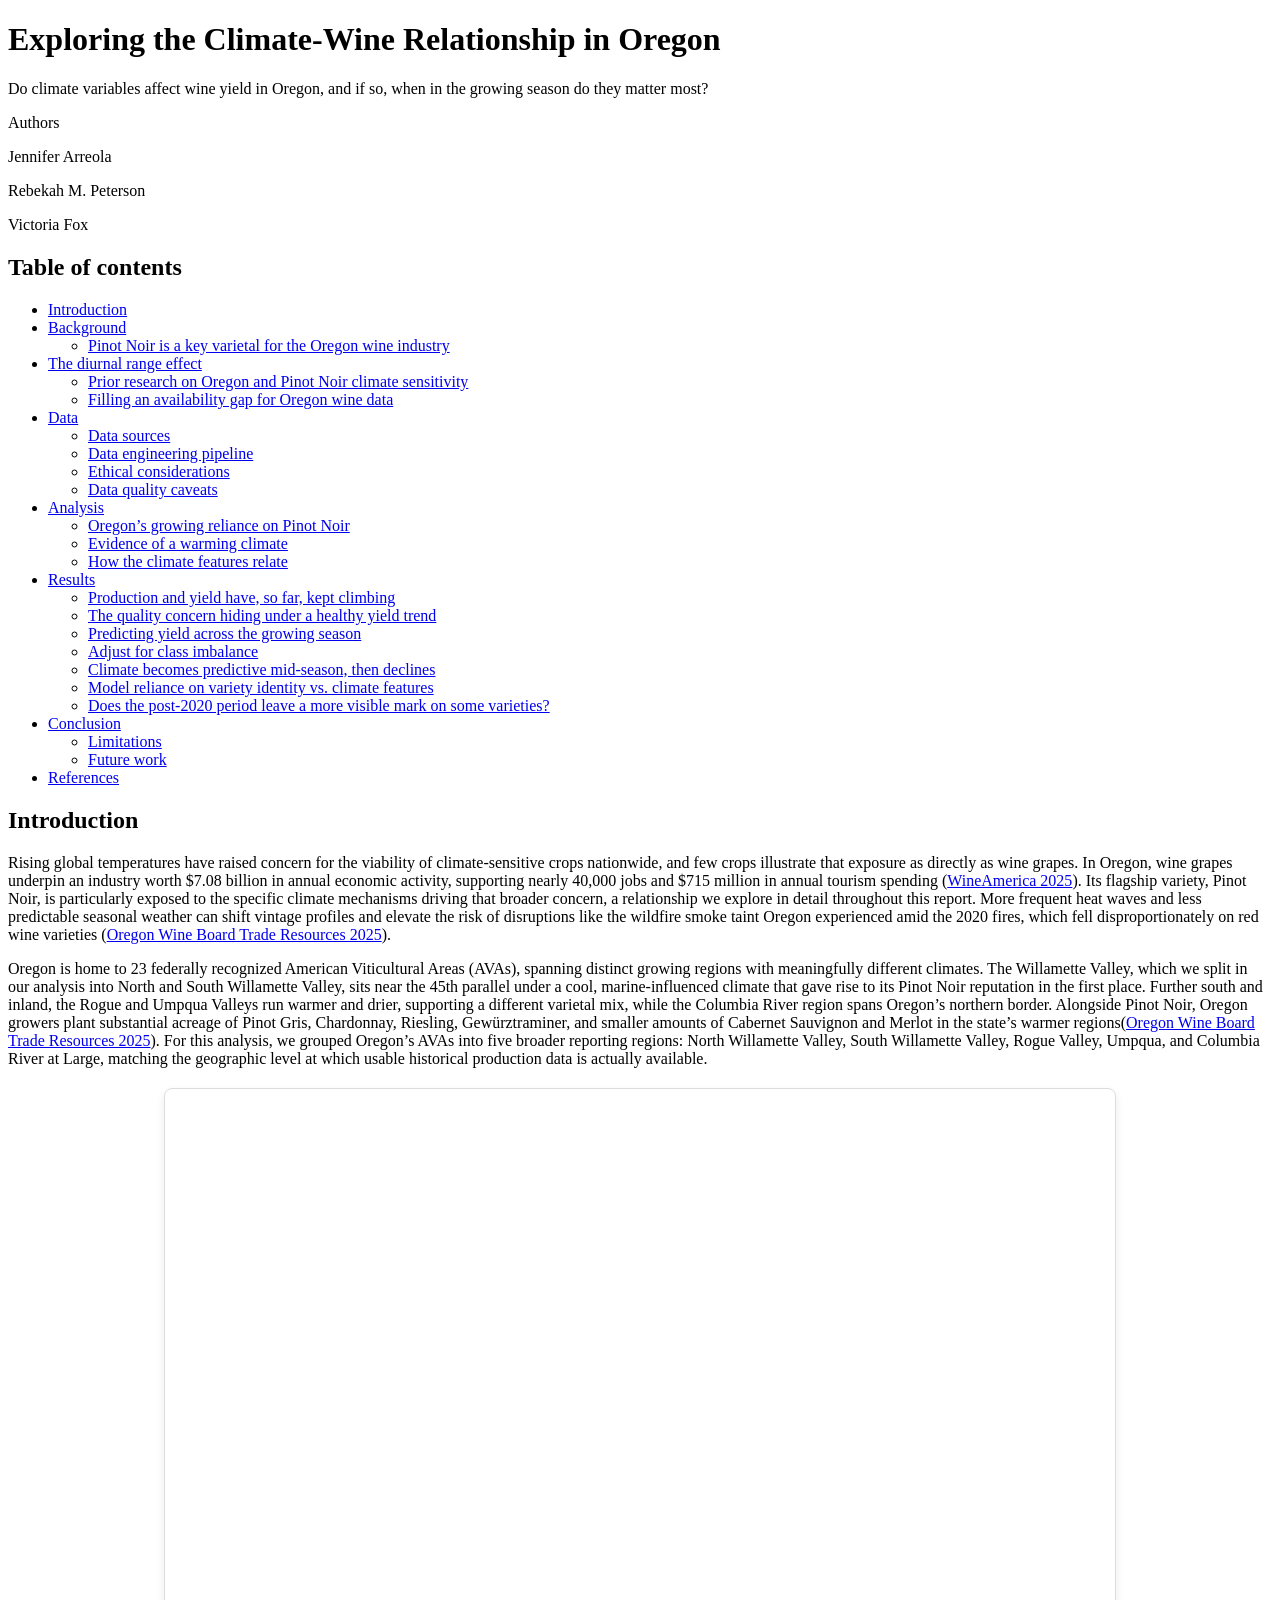
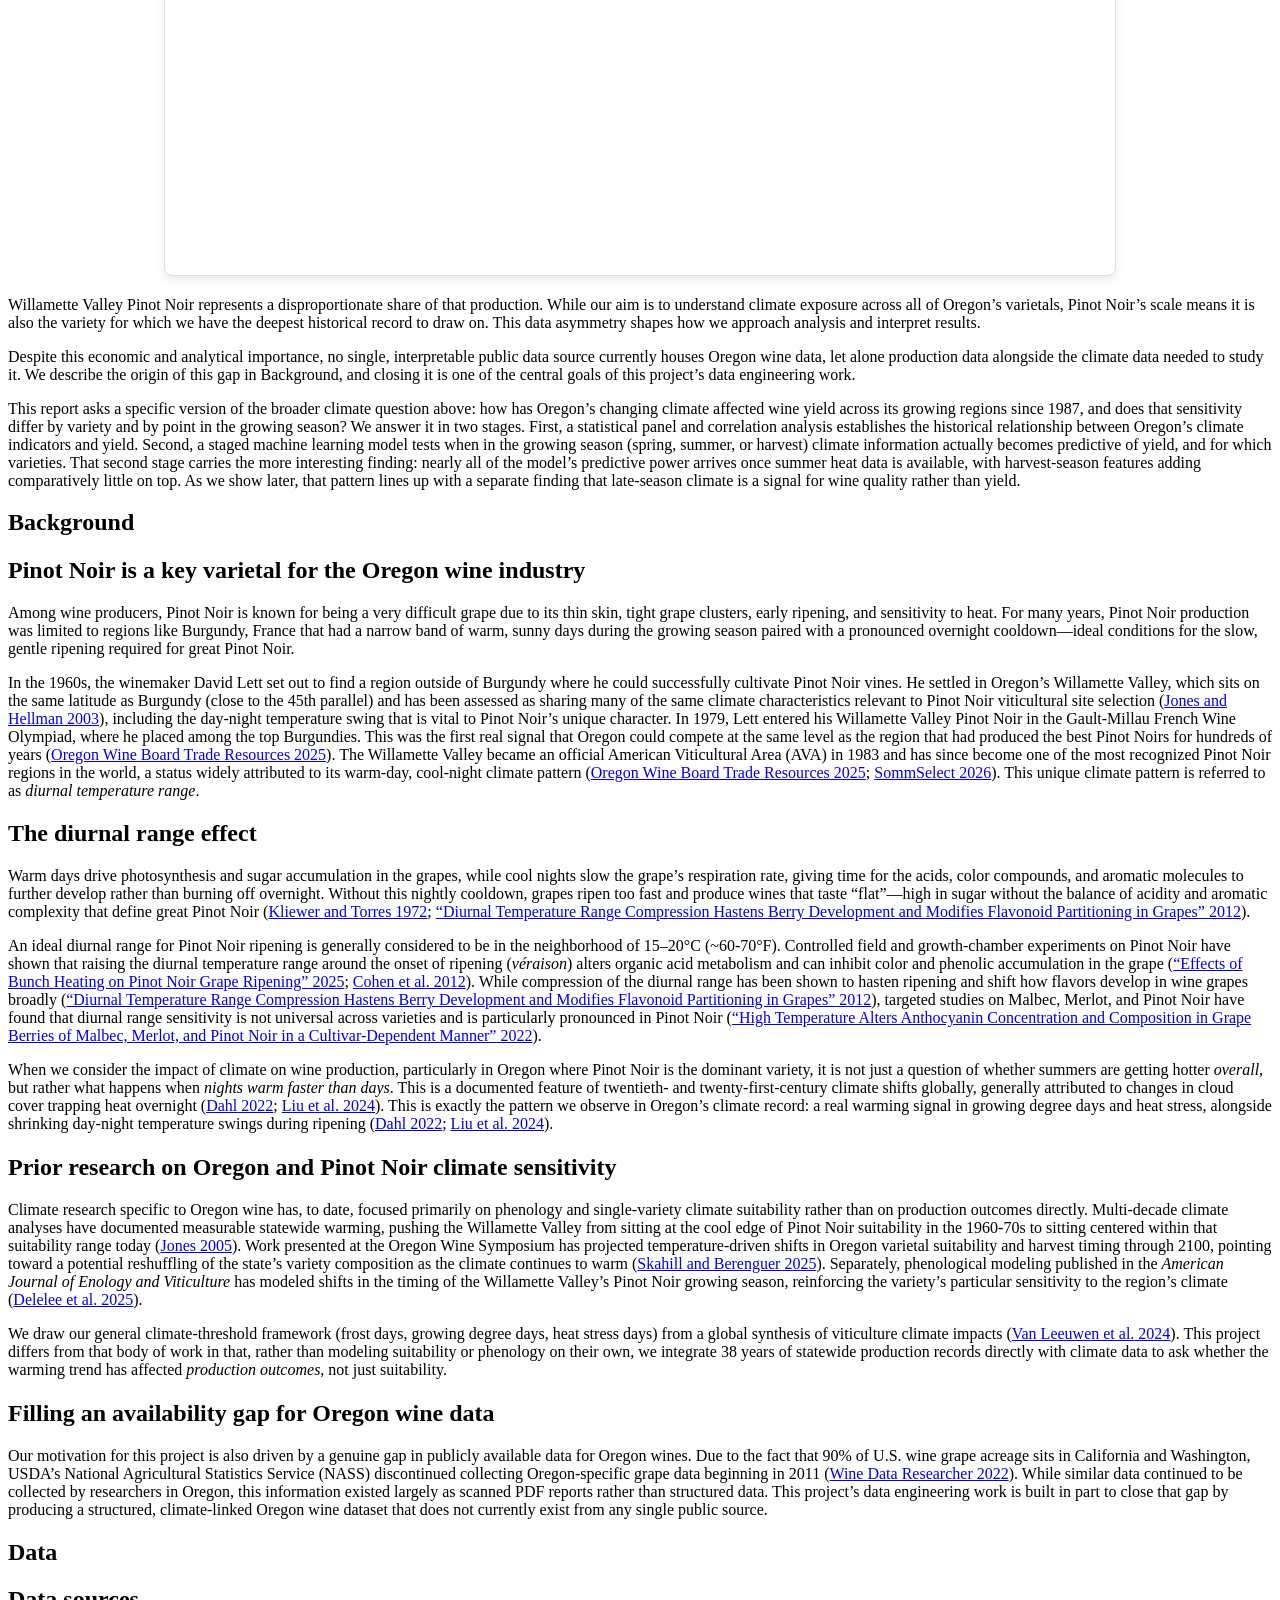
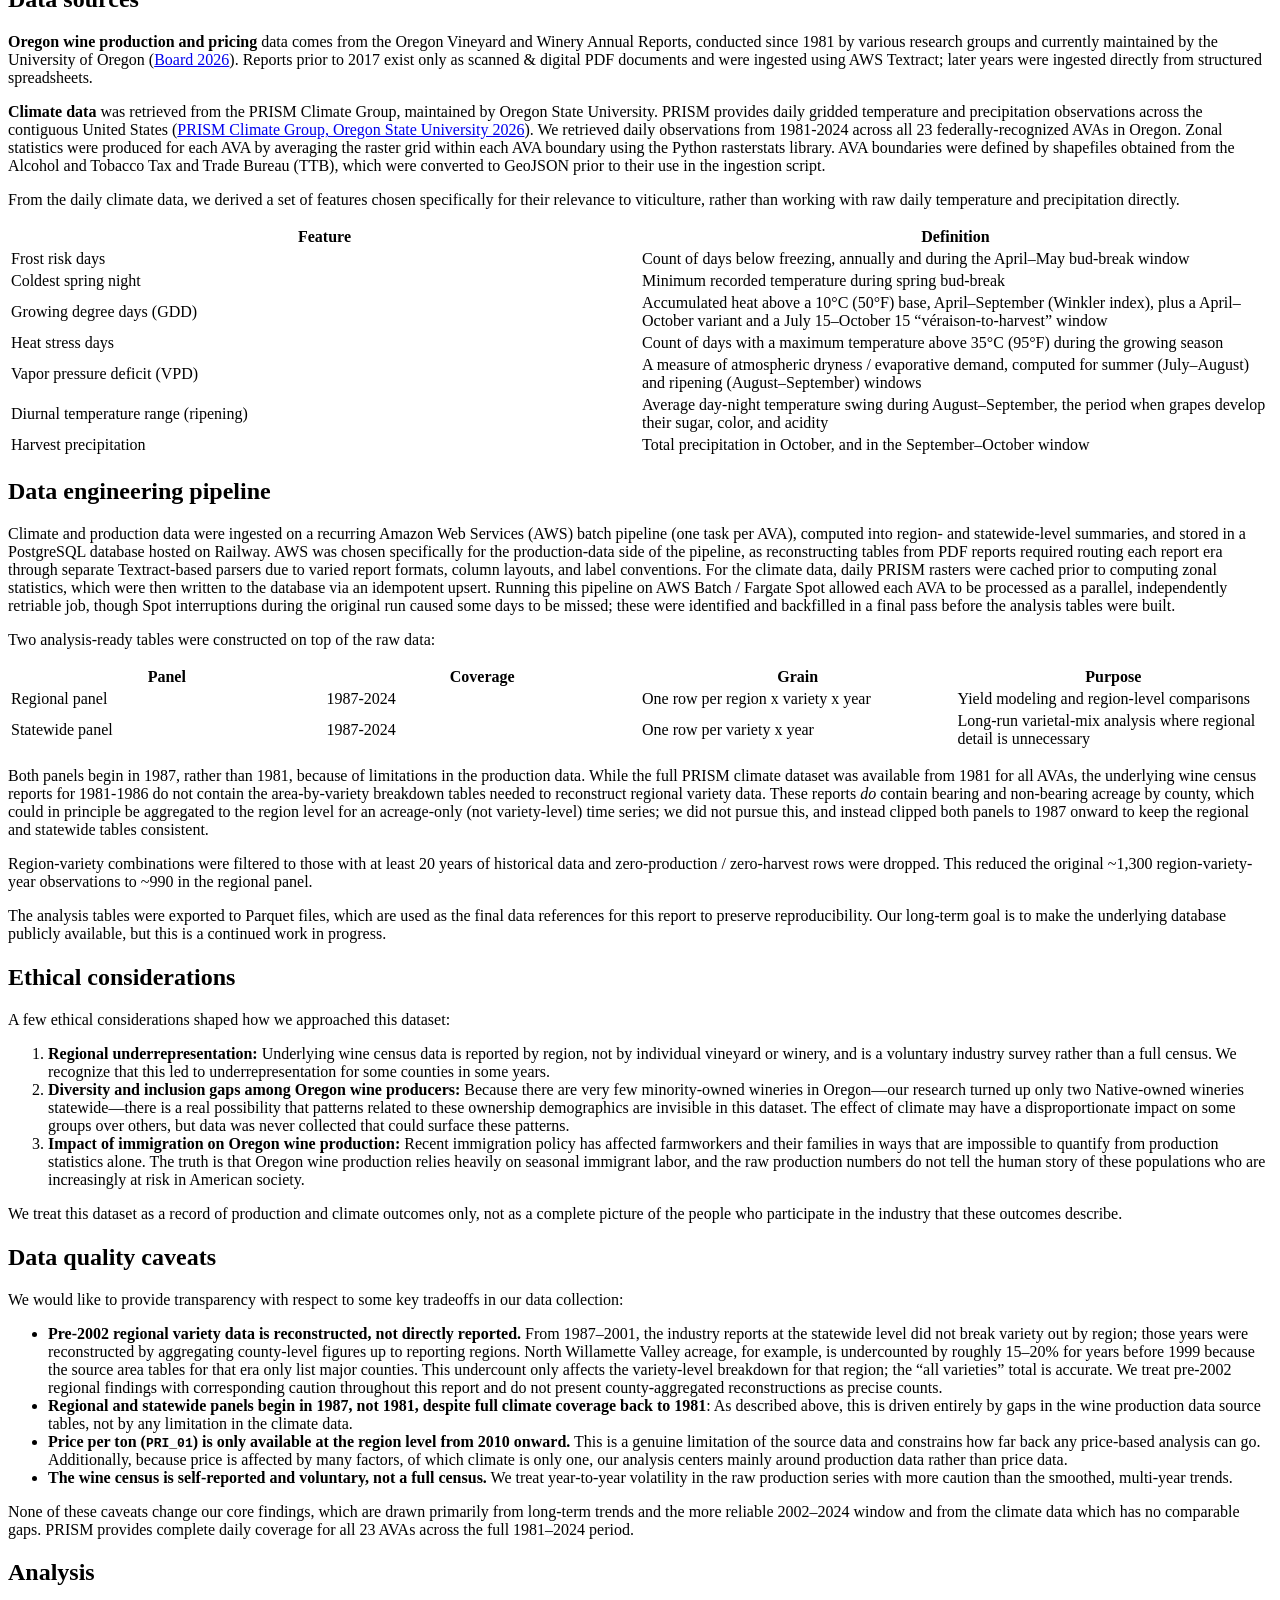
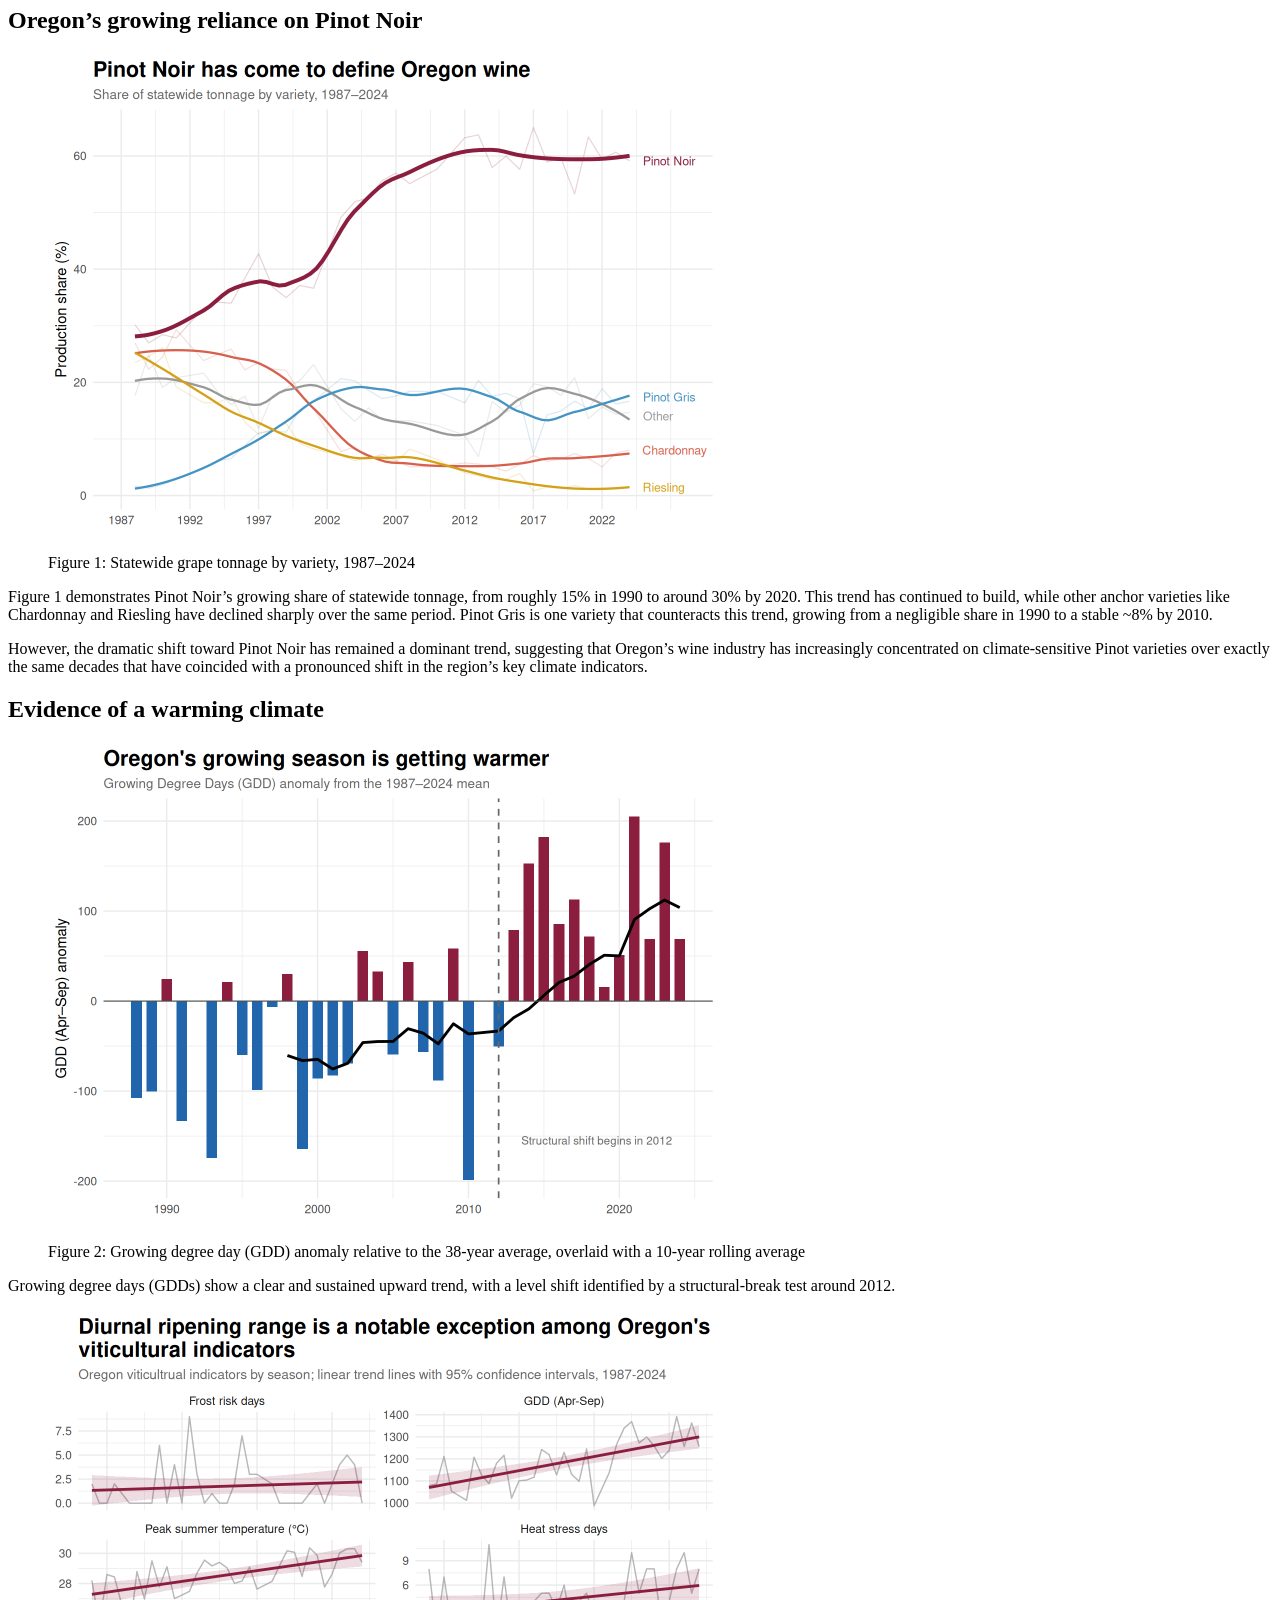
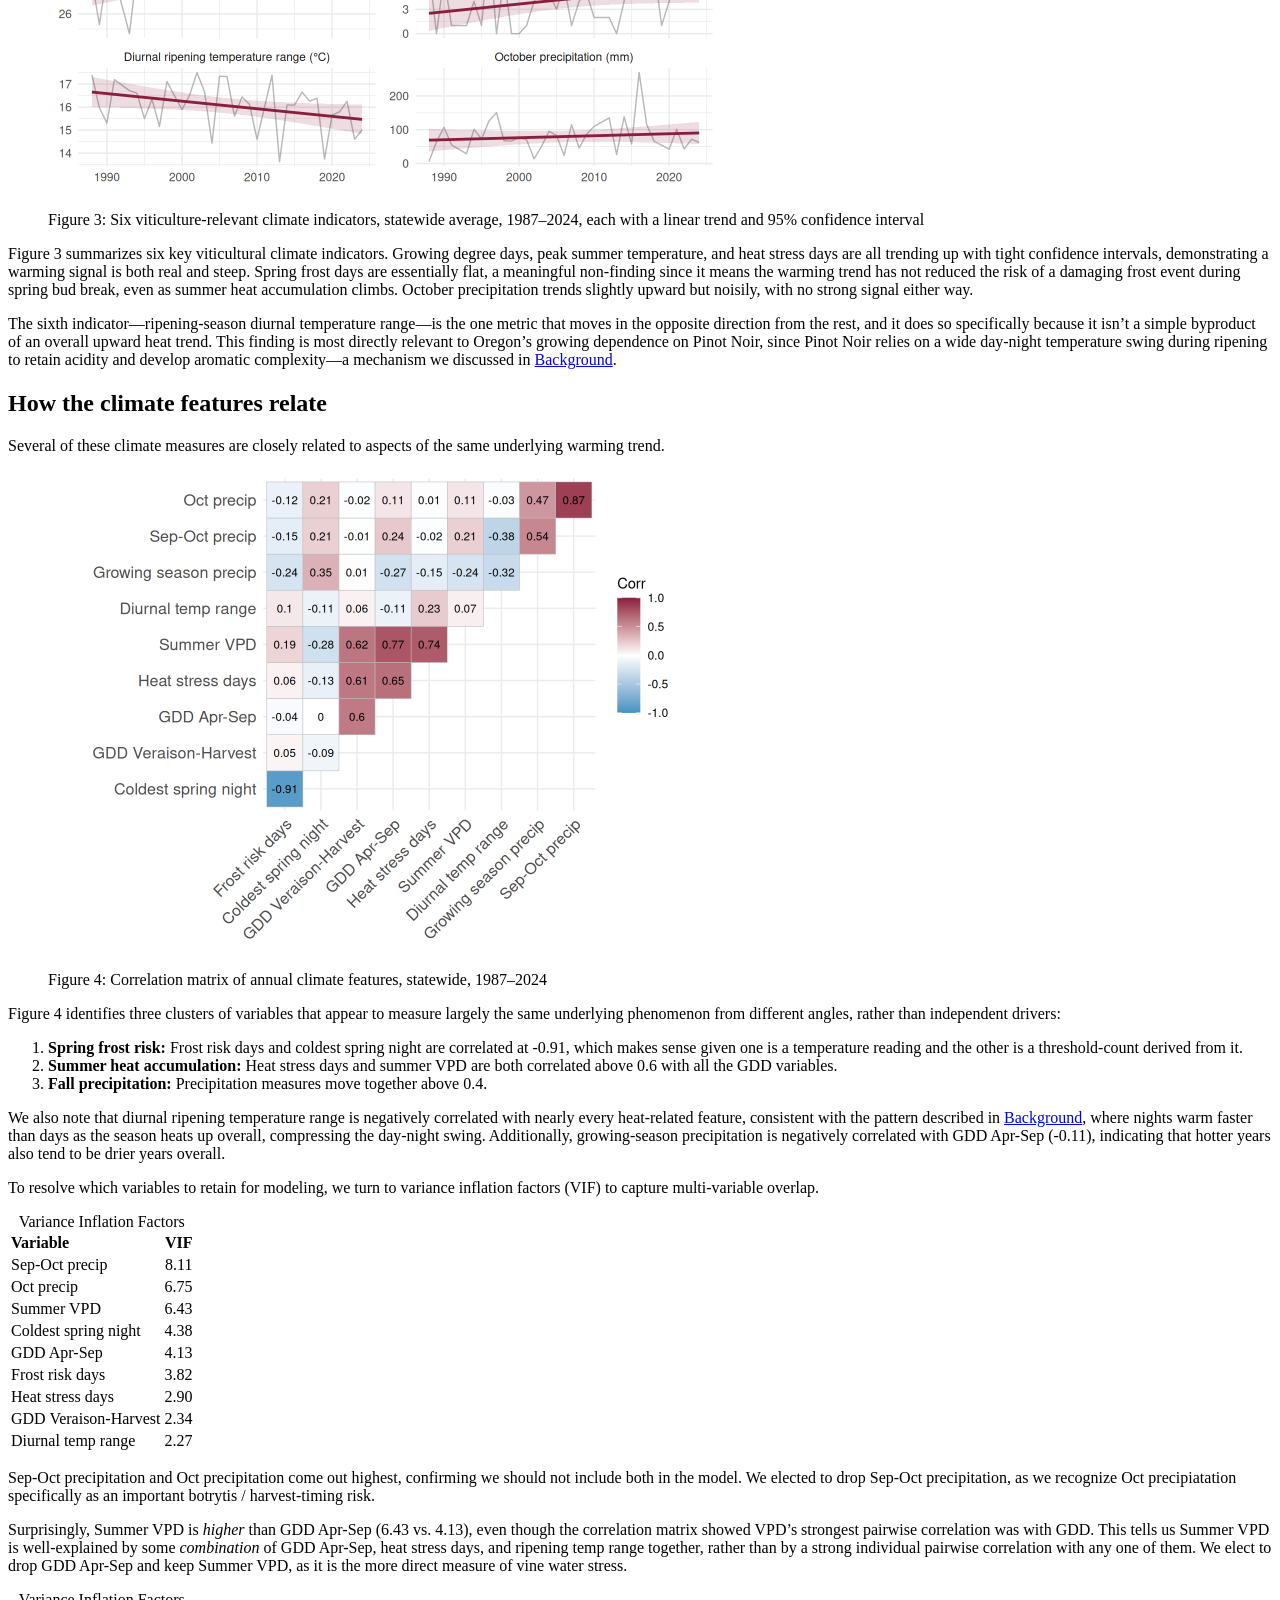
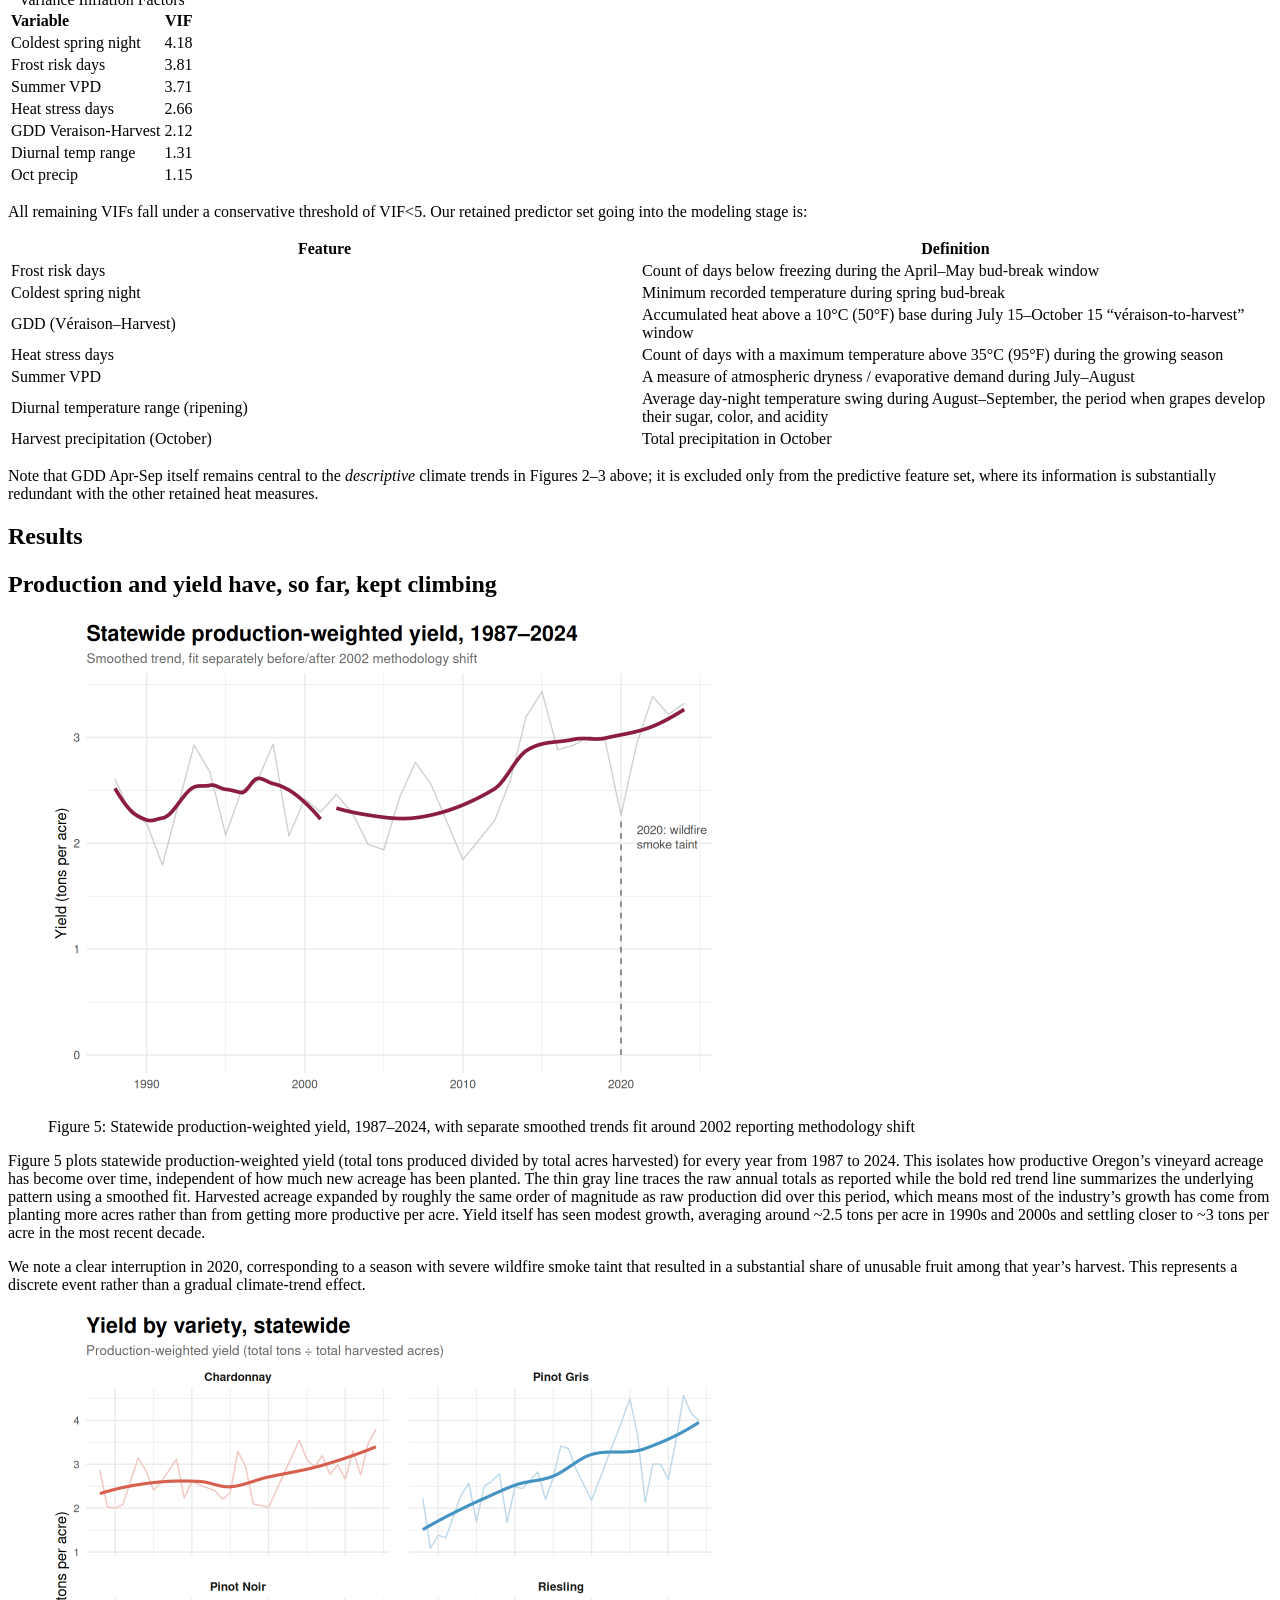
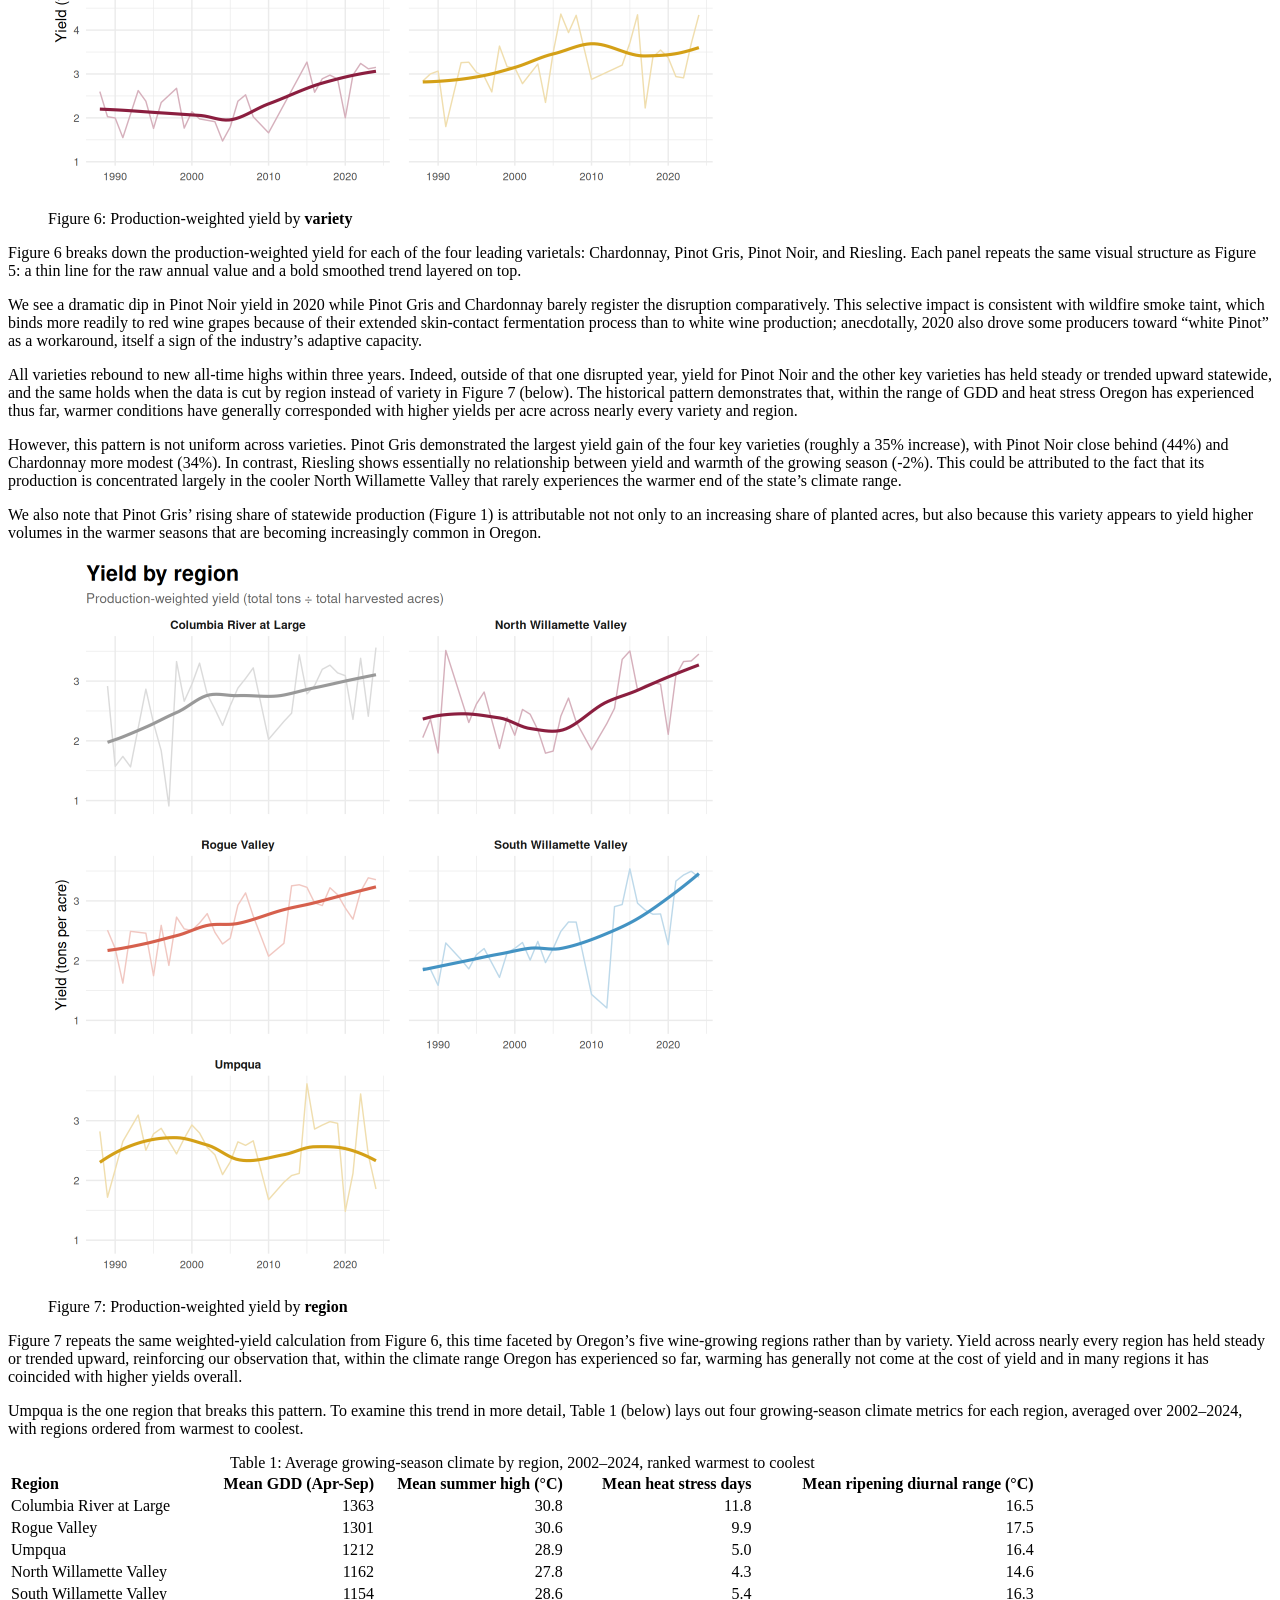
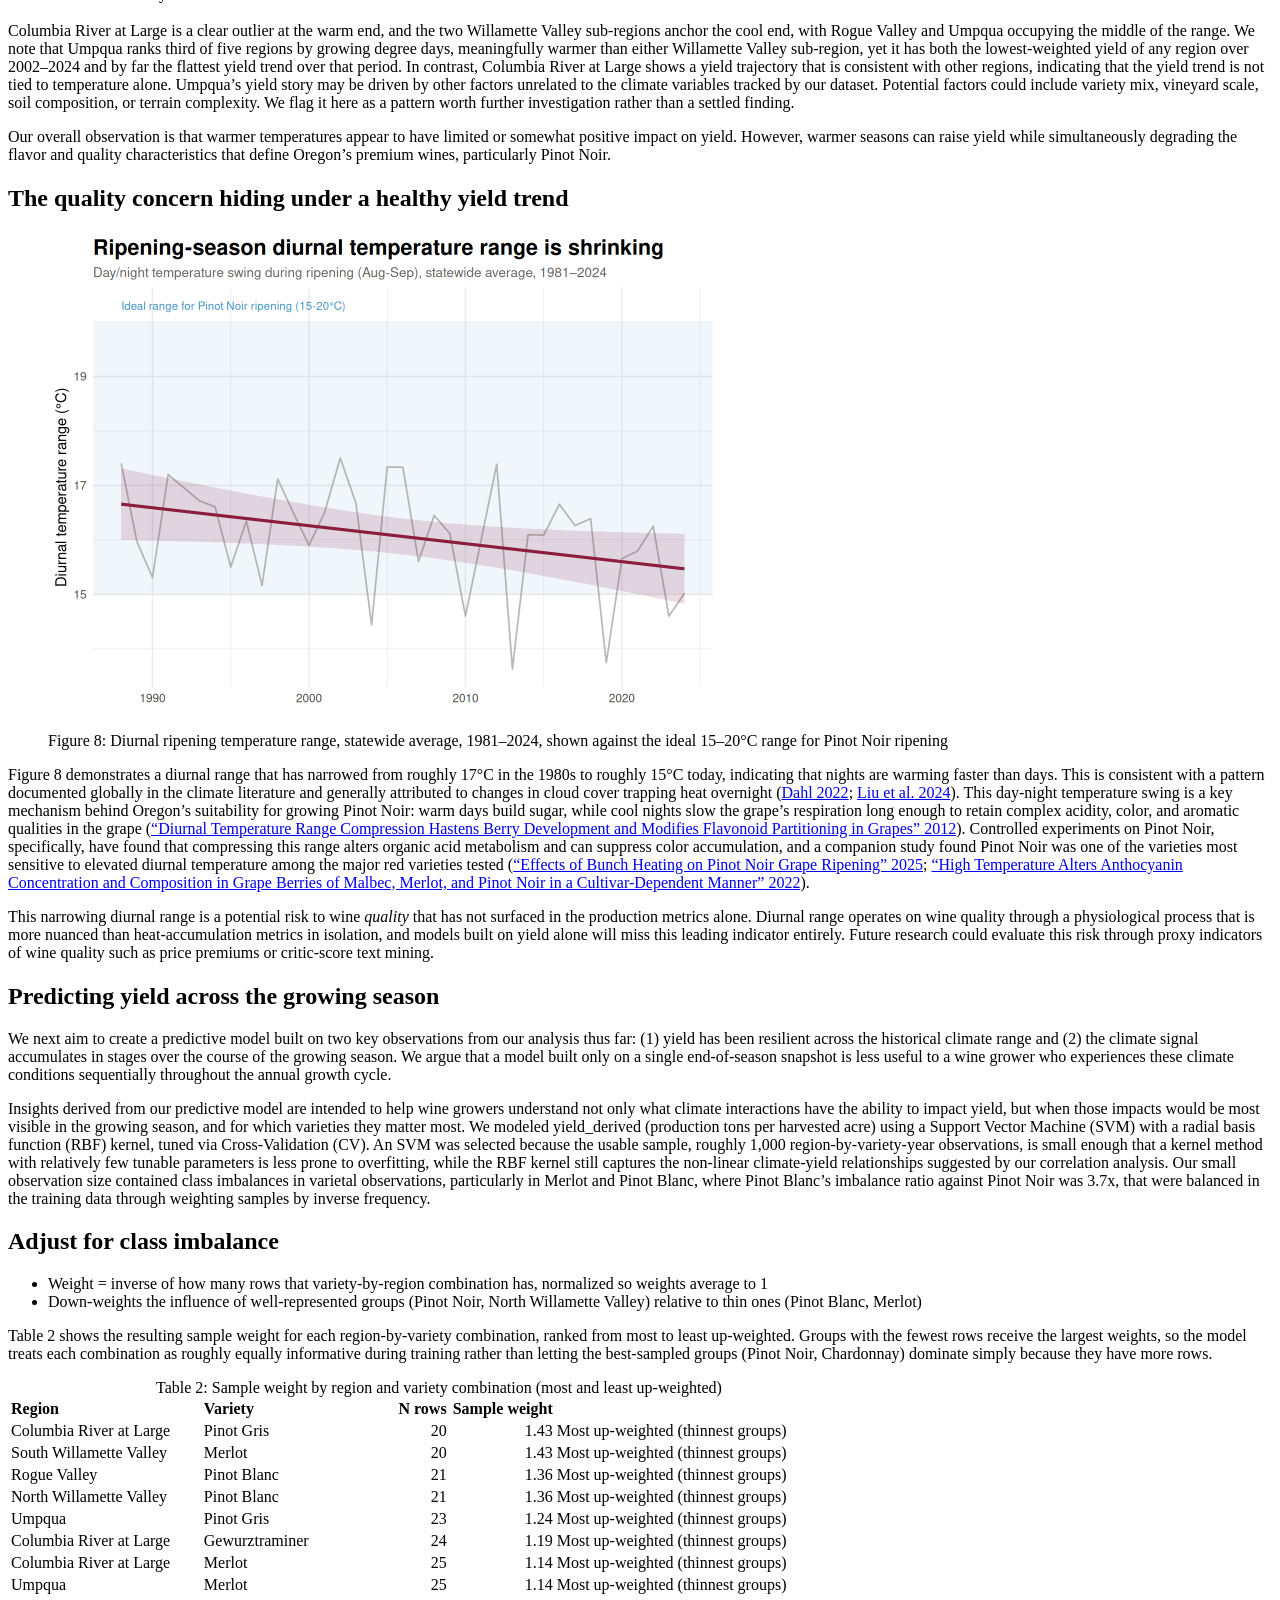
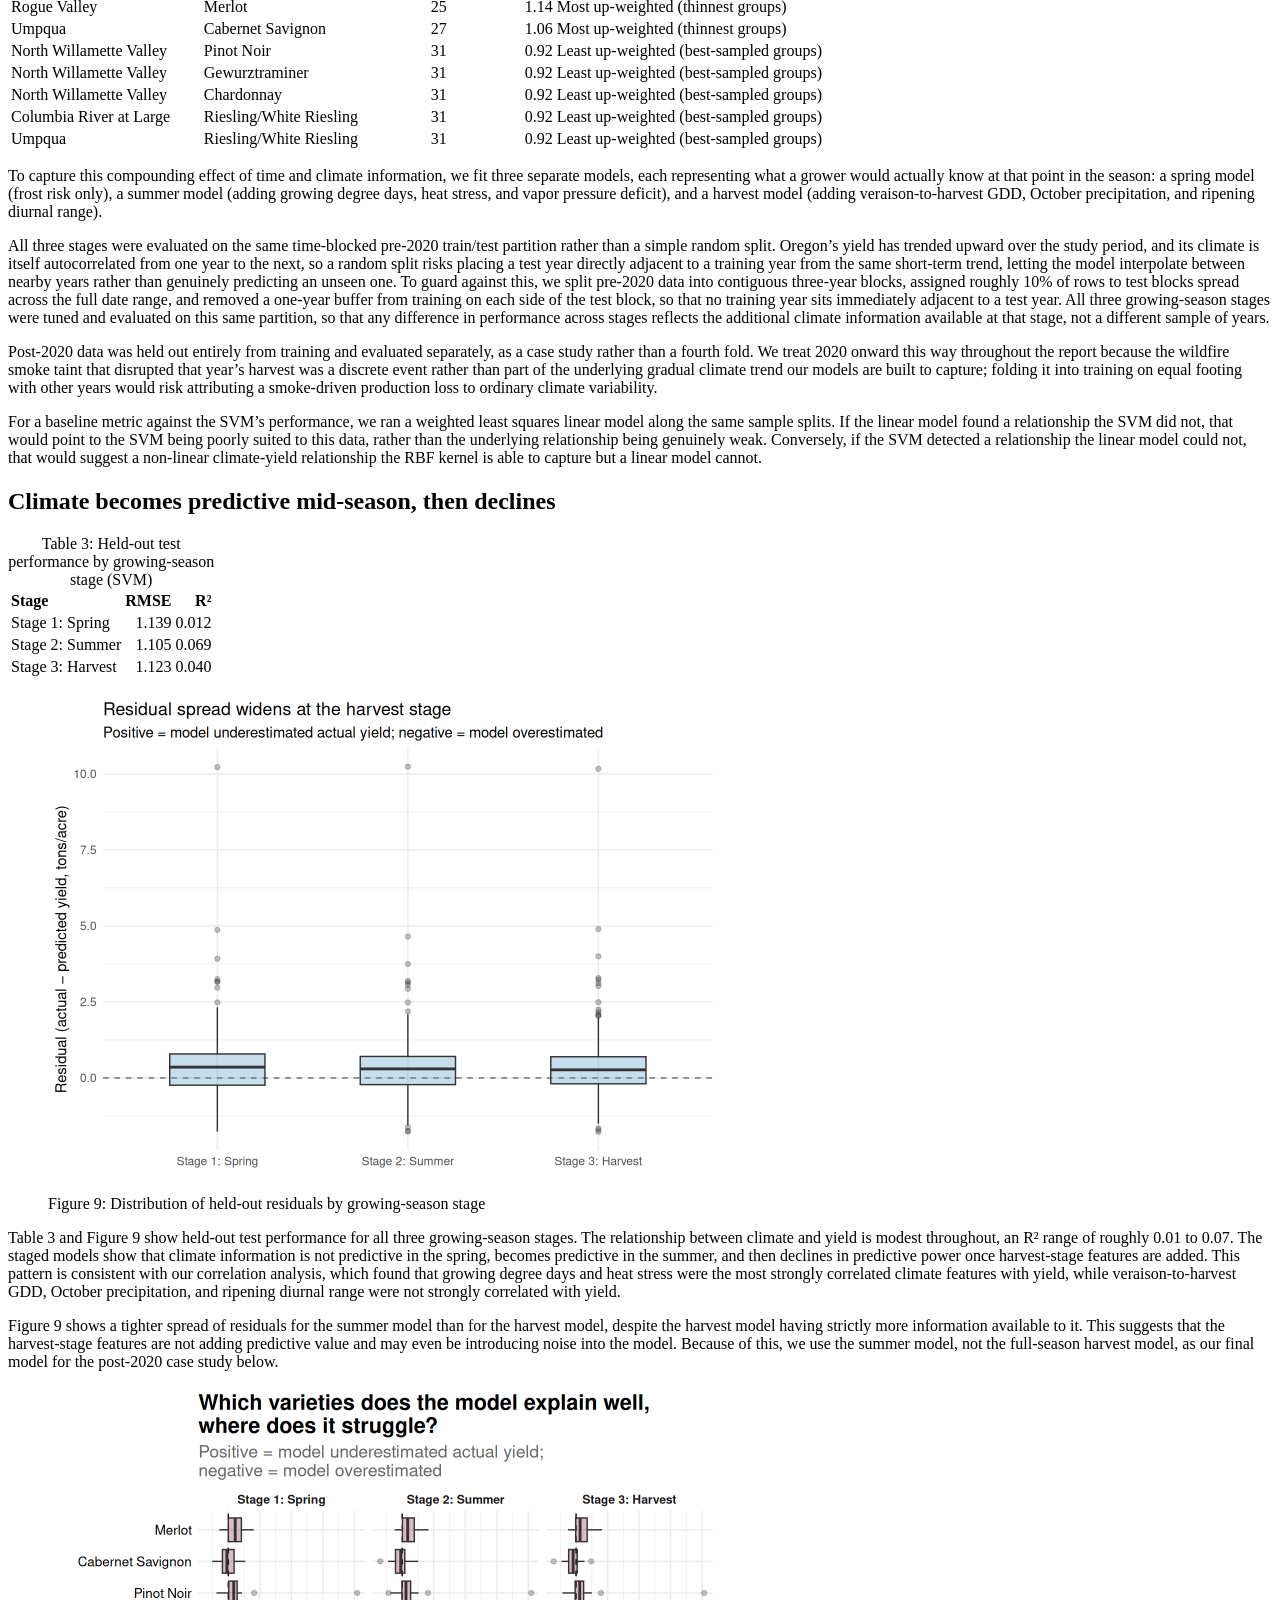
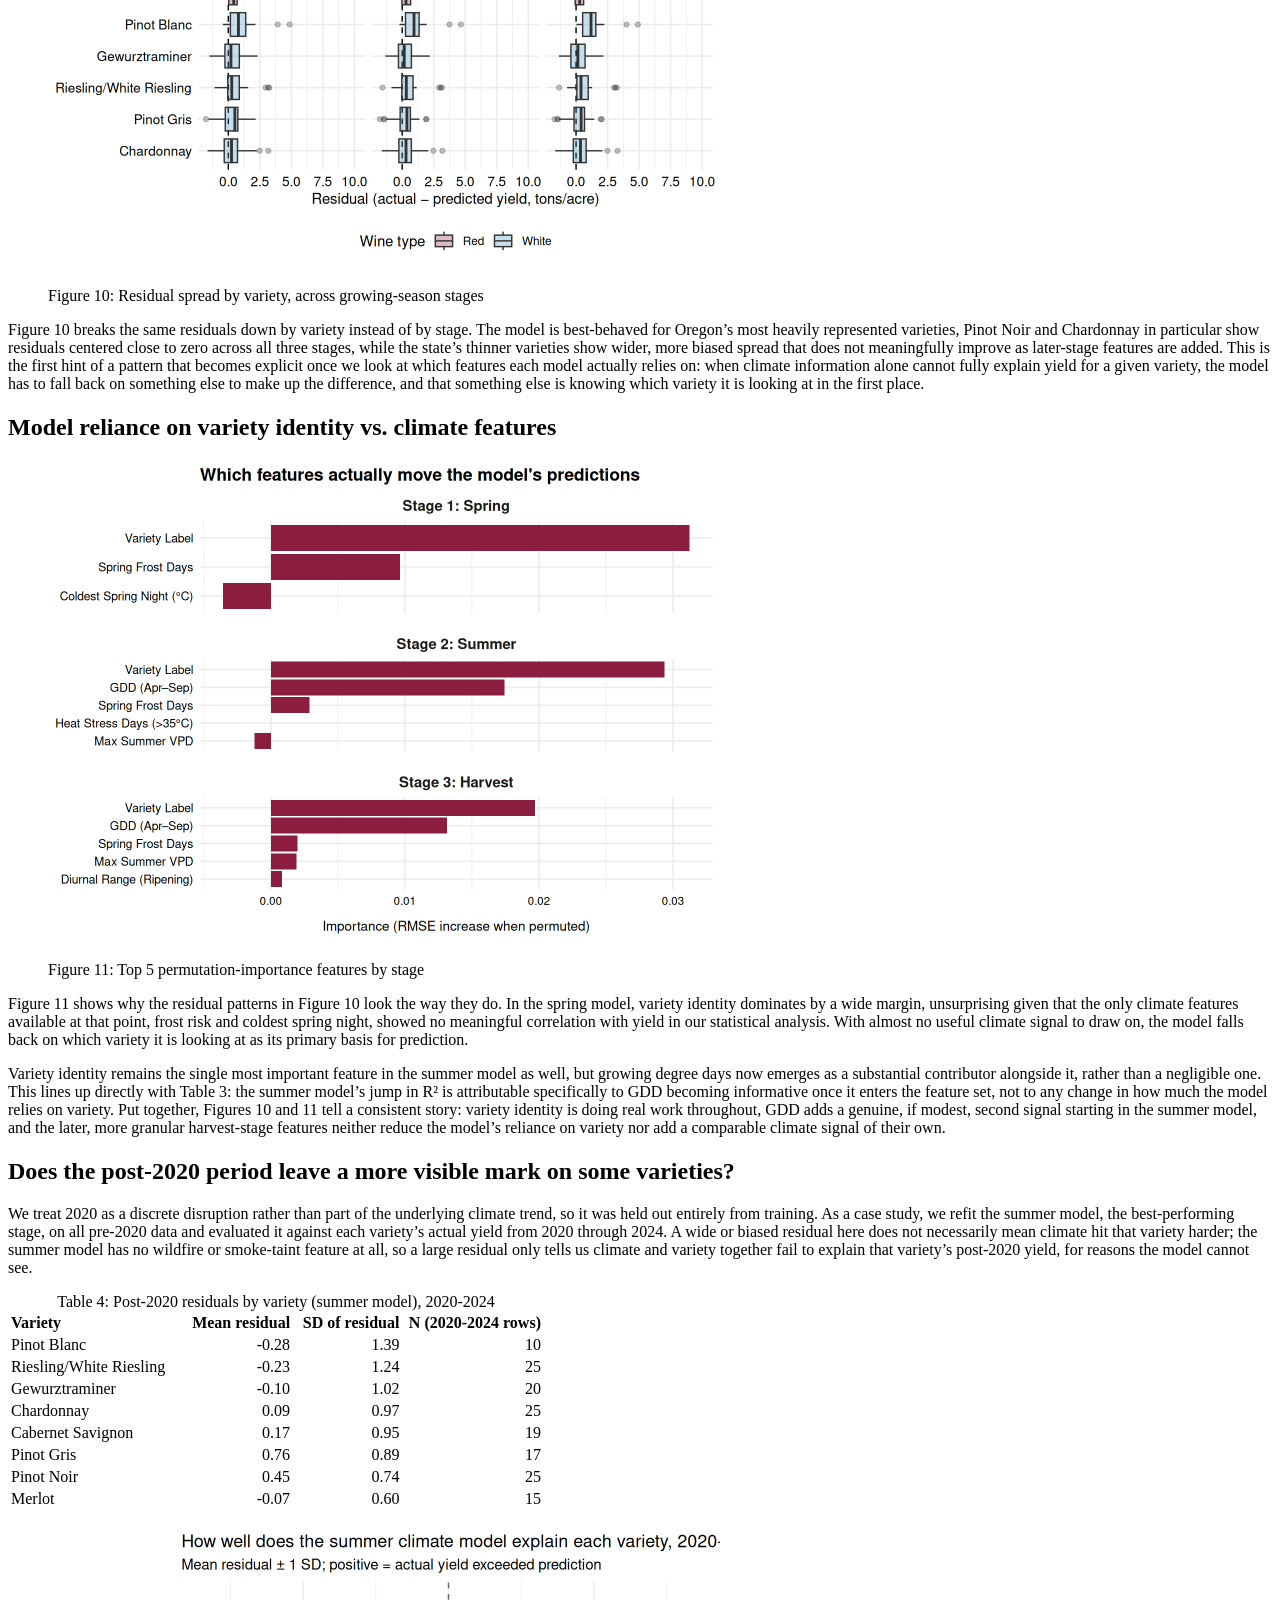
==== index.html @ 7aab1026 "deploy: 95a32cc07bb5f0d326dbed0d6d658869c0b504ea" ====
<!DOCTYPE html>
<html xmlns="http://www.w3.org/1999/xhtml" lang="en" xml:lang="en"><head>

<meta charset="utf-8">
<meta name="generator" content="quarto-1.10.18">

<meta name="viewport" content="width=device-width, initial-scale=1.0, user-scalable=yes">


<title>Exploring the Climate-Wine Relationship in Oregon</title>
<style>
/* Default styles provided by pandoc.
** See https://pandoc.org/MANUAL.html#variables-for-html for config info.
*/
span.smallcaps{font-variant: small-caps;}
div.columns{display: flex; gap: 1.5em;}
div.column{flex: auto;}
@media screen {
div.columns{gap: min(4vw, 1.5em);}
div.column{overflow-x: auto;}
}
div.hanging-indent{margin-left: 1.5em; text-indent: -1.5em;}
ul.task-list{list-style: none;}
ul.task-list li input[type="checkbox"] {
  width: 0.8em;
  margin: 0 0.8em 0.2em -1em; /* quarto-specific, see https://github.com/quarto-dev/quarto-cli/issues/4556 */ 
  vertical-align: middle;
}
/* CSS for citations */
div.csl-bib-body { }
div.csl-entry {
  clear: both;
}
.hanging-indent div.csl-entry {
  margin-left:2em;
  text-indent:-2em;
}
div.csl-left-margin {
  min-width:2em;
  float:left;
}
div.csl-right-inline {
  margin-left:2em;
  padding-left:1em;
}
div.csl-indent {
  margin-left: 2em;
}</style>


<script src="site_libs/clipboard/clipboard.min.js"></script>
<script src="site_libs/quarto-html/quarto.js" type="module"></script>
<script src="site_libs/quarto-html/tabsets/tabsets.js" type="module"></script>
<script src="site_libs/quarto-html/popper.min.js"></script>
<script src="site_libs/quarto-html/tippy.umd.min.js"></script>
<script src="site_libs/quarto-html/anchor.min.js"></script>
<link href="site_libs/quarto-html/tippy.css" rel="stylesheet">
<link href="site_libs/quarto-html/quarto-syntax-highlighting-64a204ab8560d761af7679ceaba22944.css" rel="stylesheet" class="quarto-color-scheme" id="quarto-text-highlighting-styles">
<link href="site_libs/quarto-html/quarto-syntax-highlighting-dark-b85bc7c33db8c58e0ec93c3465666fed.css" rel="stylesheet" class="quarto-color-scheme quarto-color-alternate" id="quarto-text-highlighting-styles">
<link href="site_libs/quarto-html/quarto-syntax-highlighting-64a204ab8560d761af7679ceaba22944.css" rel="stylesheet" class="quarto-color-scheme-extra" id="quarto-text-highlighting-styles">
<script src="site_libs/bootstrap/bootstrap.min.js"></script>
<link href="site_libs/bootstrap/bootstrap-icons.css" rel="stylesheet">
<link href="site_libs/bootstrap/bootstrap-2b36aa87206fc78aa0a3f561bfe08483.min.css" rel="stylesheet" append-hash="true" class="quarto-color-scheme" id="quarto-bootstrap" data-mode="light">
<link href="site_libs/bootstrap/bootstrap-dark-ea2b3cc99bcc82375e1ca96a41d83dda.min.css" rel="stylesheet" append-hash="true" class="quarto-color-scheme quarto-color-alternate" id="quarto-bootstrap" data-mode="dark">
<link href="site_libs/bootstrap/bootstrap-2b36aa87206fc78aa0a3f561bfe08483.min.css" rel="stylesheet" append-hash="true" class="quarto-color-scheme-extra" id="quarto-bootstrap" data-mode="light">
<script src="site_libs/quarto-contrib/glightbox/glightbox.min.js"></script>
<link href="site_libs/quarto-contrib/glightbox/glightbox.min.css" rel="stylesheet">
<link href="site_libs/quarto-contrib/glightbox/lightbox.css" rel="stylesheet">


<meta name="citation_title" content="Exploring the Climate-Wine Relationship in Oregon">
<meta name="citation_author" content="Jennifer Arreola">
<meta name="citation_author" content="Rebekah M. Peterson">
<meta name="citation_author" content="Victoria Fox">
<meta name="citation_language" content="en">
<meta name="citation_reference" content="citation_title=Economic impact study 2025: Oregon wine industry;,citation_author=WineAmerica;,citation_publication_date=2025;,citation_cover_date=2025;,citation_year=2025;,citation_fulltext_html_url=https://wineamerica.org/economic-impact-study-2025/oregon-wine-industry-2025/;">
<meta name="citation_reference" content="citation_title=The 2022 US census of agriculture: Insights for wine organizations and associations;,citation_author=Wine Data Researcher;,citation_publication_date=2022;,citation_cover_date=2022;,citation_year=2022;,citation_fulltext_html_url=https://winedataresearcher.com/the-2022-us-census-of-agriculture-insights-for-wine-organizations-and-associations/;">
<meta name="citation_reference" content="citation_title=Oregon vineyard and winery census;,citation_author=Oregon Wine Board;,citation_publication_date=2026;,citation_cover_date=2026;,citation_year=2026;,citation_fulltext_html_url=https://industry.oregonwine.org/research/oregon-vineyard-and-winery-report/;">
<meta name="citation_reference" content="citation_title=PRISM climate group;,citation_author=PRISM Climate Group, Oregon State University;,citation_publication_date=2026;,citation_cover_date=2026;,citation_year=2026;,citation_fulltext_html_url=https://www.prism.oregonstate.edu/;">
<meta name="citation_reference" content="citation_title=Climate change in the western united states grape growing regions;,citation_author=Gregory V. Jones;,citation_publication_date=2005;,citation_cover_date=2005;,citation_year=2005;,citation_journal_title=Acta Horticulturae;">
<meta name="citation_reference" content="citation_title=Temperature-based climate projections of pinot noir suitability in the willamette valley AVA;,citation_author=B. Skahill;,citation_author=B. Berenguer;,citation_publication_date=2025;,citation_cover_date=2025;,citation_year=2025;,citation_publisher=Oregon Wine Symposium;">
<meta name="citation_reference" content="citation_title=Climate change projections indicate shifts in phenology for willamette valley pinot noir;,citation_author=L. M. Delelee;,citation_author=A. J. Woodill;,citation_author=P. A. Skinkis;,citation_publication_date=2025;,citation_cover_date=2025;,citation_year=2025;,citation_journal_title=American Journal of Enology and Viticulture;">
<meta name="citation_reference" content="citation_title=Climate change impacts and adaptations of wine production;,citation_author=C. Van Leeuwen;,citation_author=others;,citation_publication_date=2024;,citation_cover_date=2024;,citation_year=2024;,citation_journal_title=Nature Reviews Earth &amp;amp;amp; Environment;">
<meta name="citation_reference" content="citation_title=Effects of bunch heating on pinot noir grape ripening: Changes in berry anthocyanin and malic acid concentrations and their regulation;,citation_publication_date=2025;,citation_cover_date=2025;,citation_year=2025;,citation_fulltext_html_url=https://www.frontiersin.org/journals/plant-physiology/articles/10.3389/fphgy.2025.1701827/abstract;,citation_journal_title=Frontiers in Plant Physiology;">
<meta name="citation_reference" content="citation_title=Diurnal temperature range compression hastens berry development and modifies flavonoid partitioning in grapes;,citation_publication_date=2012;,citation_cover_date=2012;,citation_year=2012;,citation_fulltext_html_url=https://www.ajevonline.org/content/63/1/112;,citation_issue=1;,citation_volume=63;,citation_journal_title=American Journal of Enology and Viticulture;">
<meta name="citation_reference" content="citation_title=High temperature alters anthocyanin concentration and composition in grape berries of malbec, merlot, and pinot noir in a cultivar-dependent manner;,citation_publication_date=2022;,citation_cover_date=2022;,citation_year=2022;,citation_fulltext_html_url=https://pmc.ncbi.nlm.nih.gov/articles/PMC9003205/;,citation_journal_title=Frontiers/PMC;">
<meta name="citation_reference" content="citation_title=Low night temperature at veraison enhances the accumulation of anthocyanins in corvina grapes (vitis vinifera l.);,citation_publication_date=2018;,citation_cover_date=2018;,citation_year=2018;,citation_fulltext_html_url=https://www.nature.com/articles/s41598-018-26921-4;,citation_journal_title=Scientific Reports;">
<meta name="citation_reference" content="citation_title=Day temperature has a stronger effect than night temperature on anthocyanin and flavonol accumulation in ’merlot’ (vitis vinifera l.) grapes during ripening;,citation_publication_date=2020;,citation_cover_date=2020;,citation_year=2020;,citation_fulltext_html_url=https://www.ncbi.nlm.nih.gov/pmc/articles/PMC7396706/;,citation_journal_title=Frontiers in Plant Science / PMC;">
<meta name="citation_reference" content="citation_title=With climate change, nights are warming faster than days. why?;,citation_author=Kristina Dahl;,citation_publication_date=2022;,citation_cover_date=2022;,citation_year=2022;,citation_fulltext_html_url=https://blog.ucs.org/kristy-dahl/with-climate-change-nights-are-warming-faster-than-days-why/;,citation_publisher=Union of Concerned Scientists Blog;">
<meta name="citation_reference" content="citation_title=Increased asymmetric warming rates between daytime and nighttime temperatures over global land during recent decades;,citation_author=X. Liu;,citation_author=others;,citation_publication_date=2024;,citation_cover_date=2024;,citation_year=2024;,citation_fulltext_html_url=https://agupubs.onlinelibrary.wiley.com/doi/10.1029/2024GL112832;,citation_journal_title=Geophysical Research Letters;">
<meta name="citation_reference" content="citation_title=Site assessment;,citation_author=Gregory V. Jones;,citation_author=Edward Hellman;,citation_editor=Edward Hellman;,citation_publication_date=2003;,citation_cover_date=2003;,citation_year=2003;,citation_inbook_title=Oregon viticulture;">
<meta name="citation_reference" content="citation_title=Effect of controlled day and night temperatures on grape coloration;,citation_author=W. M. Kliewer;,citation_author=R. E. Torres;,citation_publication_date=1972;,citation_cover_date=1972;,citation_year=1972;,citation_fulltext_html_url=https://www.ajevonline.org/content/23/2/71;,citation_issue=2;,citation_volume=23;,citation_journal_title=American Journal of Enology and Viticulture;">
<meta name="citation_reference" content="citation_title=Impact of diurnal temperature variation on grape berry development, proanthocyanidin accumulation, and the expression of flavonoid pathway genes;,citation_author=Sarah D. Cohen;,citation_author=Julie M. Tarara;,citation_author=Gregory A. Gambetta;,citation_author=Mark A. Matthews;,citation_author=James A. Kennedy;,citation_publication_date=2012;,citation_cover_date=2012;,citation_year=2012;,citation_issue=7;,citation_doi=10.1093/jxb/err449;,citation_volume=63;,citation_journal_title=Journal of Experimental Botany;">
<meta name="citation_reference" content="citation_title=Willamette valley;,citation_author=Oregon Wine Board Trade Resources;,citation_publication_date=2025;,citation_cover_date=2025;,citation_year=2025;,citation_fulltext_html_url=https://trade.oregonwine.org/resources/willamette-valley/;">
<meta name="citation_reference" content="citation_title=What makes pinot noir burgundian or ’orgundian’;,citation_author=Stacy Briscoe;,citation_publication_date=2025;,citation_cover_date=2025;,citation_year=2025;,citation_fulltext_html_url=https://napavalleywineacademy.com/examining-the-environmental-influences-of-two-prominent-pinot-noir-regions/;,citation_publisher=Napa Valley Wine Academy;">
<meta name="citation_reference" content="citation_title=Tasting terroir: The climate effect;,citation_author=King Estate Winery;,citation_publication_date=2025;,citation_cover_date=2025;,citation_year=2025;,citation_fulltext_html_url=https://kingestate.com/tasting-terroir-the-climate-effect/;">
<meta name="citation_reference" content="citation_title=Willamette valley wine guide – pinot noir &amp;amp;amp; top AVAs;,citation_author=SommSelect;,citation_publication_date=2026;,citation_cover_date=2026;,citation_year=2026;,citation_fulltext_html_url=https://sommselect.com/blogs/tasting-notes/willamette-valley-wine-guide-history-regions-and-top-wines;">
</head>

<body class="quarto-light"><script id="quarto-html-before-body" type="application/javascript">
    const toggleBodyColorMode = (bsSheetEl) => {
      const mode = bsSheetEl.getAttribute("data-mode");
      const bodyEl = window.document.querySelector("body");
      if (mode === "dark") {
        bodyEl.classList.add("quarto-dark");
        bodyEl.classList.remove("quarto-light");
      } else {
        bodyEl.classList.add("quarto-light");
        bodyEl.classList.remove("quarto-dark");
      }
    }
    const toggleBodyColorPrimary = () => {
      const bsSheetEl = window.document.querySelector("link#quarto-bootstrap:not([rel=disabled-stylesheet])");
      if (bsSheetEl) {
        toggleBodyColorMode(bsSheetEl);
      }
    }
    const setColorSchemeToggle = (alternate) => {
      const toggles = window.document.querySelectorAll('.quarto-color-scheme-toggle');
      for (let i=0; i < toggles.length; i++) {
        const toggle = toggles[i];
        if (toggle) {
          if (alternate) {
            toggle.classList.add("alternate");
          } else {
            toggle.classList.remove("alternate");
          }
        }
      }
    };
    const toggleColorMode = (alternate) => {
      // Switch the stylesheets
      const primaryStylesheets = window.document.querySelectorAll('link.quarto-color-scheme:not(.quarto-color-alternate)');
      const alternateStylesheets = window.document.querySelectorAll('link.quarto-color-scheme.quarto-color-alternate');
      manageTransitions('#quarto-margin-sidebar .nav-link', false);
      if (alternate) {
        // note: dark is layered on light, we don't disable primary!
        enableStylesheet(alternateStylesheets);
        for (const sheetNode of alternateStylesheets) {
          if (sheetNode.id === "quarto-bootstrap") {
            toggleBodyColorMode(sheetNode);
          }
        }
      } else {
        disableStylesheet(alternateStylesheets);
        enableStylesheet(primaryStylesheets)
        toggleBodyColorPrimary();
      }
      manageTransitions('#quarto-margin-sidebar .nav-link', true);
      // Switch the toggles
      setColorSchemeToggle(alternate)
      // Hack to workaround the fact that safari doesn't
      // properly recolor the scrollbar when toggling (#1455)
      if (navigator.userAgent.indexOf('Safari') > 0 && navigator.userAgent.indexOf('Chrome') == -1) {
        manageTransitions("body", false);
        window.scrollTo(0, 1);
        setTimeout(() => {
          window.scrollTo(0, 0);
          manageTransitions("body", true);
        }, 40);
      }
    }
    const disableStylesheet = (stylesheets) => {
      for (let i=0; i < stylesheets.length; i++) {
        const stylesheet = stylesheets[i];
        stylesheet.rel = 'disabled-stylesheet';
      }
    }
    const enableStylesheet = (stylesheets) => {
      for (let i=0; i < stylesheets.length; i++) {
        const stylesheet = stylesheets[i];
        if(stylesheet.rel !== 'stylesheet') { // for Chrome, which will still FOUC without this check
          stylesheet.rel = 'stylesheet';
        }
      }
    }
    const manageTransitions = (selector, allowTransitions) => {
      const els = window.document.querySelectorAll(selector);
      for (let i=0; i < els.length; i++) {
        const el = els[i];
        if (allowTransitions) {
          el.classList.remove('notransition');
        } else {
          el.classList.add('notransition');
        }
      }
    }
    const isFileUrl = () => {
      return window.location.protocol === 'file:';
    }
    const hasAlternateSentinel = () => {
      let styleSentinel = getColorSchemeSentinel();
      if (styleSentinel !== null) {
        return styleSentinel === "alternate";
      } else {
        return false;
      }
    }
    const setStyleSentinel = (alternate) => {
      const value = alternate ? "alternate" : "default";
      if (!isFileUrl()) {
        window.localStorage.setItem("quarto-color-scheme", value);
      } else {
        localAlternateSentinel = value;
      }
    }
    const getColorSchemeSentinel = () => {
      if (!isFileUrl()) {
        const storageValue = window.localStorage.getItem("quarto-color-scheme");
        return storageValue != null ? storageValue : localAlternateSentinel;
      } else {
        return localAlternateSentinel;
      }
    }
    const toggleGiscusIfUsed = (isAlternate, darkModeDefault) => {
      const baseTheme = document.querySelector('#giscus-base-theme')?.value ?? 'light';
      const alternateTheme = document.querySelector('#giscus-alt-theme')?.value ?? 'dark';
      let newTheme = '';
      if(authorPrefersDark) {
        newTheme = isAlternate ? baseTheme : alternateTheme;
      } else {
        newTheme = isAlternate ? alternateTheme : baseTheme;
      }
      const changeGiscusTheme = () => {
        // From: https://github.com/giscus/giscus/issues/336
        const sendMessage = (message) => {
          const iframe = document.querySelector('iframe.giscus-frame');
          if (!iframe) return;
          iframe.contentWindow.postMessage({ giscus: message }, 'https://giscus.app');
        }
        sendMessage({
          setConfig: {
            theme: newTheme
          }
        });
      }
      const isGiscussLoaded = window.document.querySelector('iframe.giscus-frame') !== null;
      if (isGiscussLoaded) {
        changeGiscusTheme();
      }
    };
    const authorPrefersDark = false;
    const darkModeDefault = authorPrefersDark;
      document.querySelector('link#quarto-text-highlighting-styles.quarto-color-scheme-extra').rel = 'disabled-stylesheet';
      document.querySelector('link#quarto-bootstrap.quarto-color-scheme-extra').rel = 'disabled-stylesheet';
    let localAlternateSentinel = darkModeDefault ? 'alternate' : 'default';
    // Dark / light mode switch
    window.quartoToggleColorScheme = () => {
      // Read the current dark / light value
      let toAlternate = !hasAlternateSentinel();
      toggleColorMode(toAlternate);
      setStyleSentinel(toAlternate);
      toggleGiscusIfUsed(toAlternate, darkModeDefault);
      window.dispatchEvent(new Event('resize'));
    };
    // Switch to dark mode if need be
    if (hasAlternateSentinel()) {
      toggleColorMode(true);
    } else {
      toggleColorMode(false);
    }
  </script>

<header id="title-block-header" class="quarto-title-block default toc-left page-columns page-full">
  <div class="quarto-title-banner page-columns page-full">
    <div class="quarto-title column-body">
      <h1 class="title">Exploring the Climate-Wine Relationship in Oregon</h1>
            <p class="subtitle lead">Do climate variables affect wine yield in Oregon, and if so, when in the growing season do they matter most?</p>
          </div>

    
    <div class="quarto-title-meta-container">
      <div class="quarto-title-meta-column-start">
        
        <div class="quarto-title-meta">

                <div>
            <div class="quarto-title-meta-heading">Authors</div>
            <div class="quarto-title-meta-contents">
                        <p>Jennifer Arreola </p>
                        <p>Rebekah M. Peterson </p>
                        <p>Victoria Fox </p>
                      </div>
          </div>
                
          
                
              </div>
      </div>
      <div class="quarto-title-meta-column-end quarto-other-formats-target">
      </div>
    </div>



    <div class="quarto-other-links-text-target">
    </div>  </div>
</header><div id="quarto-content" class="page-columns page-rows-contents page-layout-article toc-left">
<div id="quarto-sidebar-toc-left" class="sidebar toc-left">
  <nav id="TOC" role="doc-toc" class="toc-active">
    <h2 id="toc-title">Table of contents</h2>
   
  <ul>
  <li><a href="#introduction" id="toc-introduction" class="nav-link active" data-scroll-target="#introduction">Introduction</a></li>
  <li><a href="#background" id="toc-background" class="nav-link" data-scroll-target="#background">Background</a>
  <ul class="collapse">
  <li><a href="#pinot-noir-is-a-key-varietal-for-the-oregon-wine-industry" id="toc-pinot-noir-is-a-key-varietal-for-the-oregon-wine-industry" class="nav-link" data-scroll-target="#pinot-noir-is-a-key-varietal-for-the-oregon-wine-industry">Pinot Noir is a key varietal for the Oregon wine industry</a></li>
  </ul></li>
  <li><a href="#the-diurnal-range-effect" id="toc-the-diurnal-range-effect" class="nav-link" data-scroll-target="#the-diurnal-range-effect">The diurnal range effect</a>
  <ul class="collapse">
  <li><a href="#prior-research-on-oregon-and-pinot-noir-climate-sensitivity" id="toc-prior-research-on-oregon-and-pinot-noir-climate-sensitivity" class="nav-link" data-scroll-target="#prior-research-on-oregon-and-pinot-noir-climate-sensitivity">Prior research on Oregon and Pinot Noir climate sensitivity</a></li>
  <li><a href="#filling-an-availability-gap-for-oregon-wine-data" id="toc-filling-an-availability-gap-for-oregon-wine-data" class="nav-link" data-scroll-target="#filling-an-availability-gap-for-oregon-wine-data">Filling an availability gap for Oregon wine data</a></li>
  </ul></li>
  <li><a href="#data" id="toc-data" class="nav-link" data-scroll-target="#data">Data</a>
  <ul class="collapse">
  <li><a href="#data-sources" id="toc-data-sources" class="nav-link" data-scroll-target="#data-sources">Data sources</a></li>
  <li><a href="#data-engineering-pipeline" id="toc-data-engineering-pipeline" class="nav-link" data-scroll-target="#data-engineering-pipeline">Data engineering pipeline</a></li>
  <li><a href="#ethical-considerations" id="toc-ethical-considerations" class="nav-link" data-scroll-target="#ethical-considerations">Ethical considerations</a></li>
  <li><a href="#data-quality-caveats" id="toc-data-quality-caveats" class="nav-link" data-scroll-target="#data-quality-caveats">Data quality caveats</a></li>
  </ul></li>
  <li><a href="#analysis" id="toc-analysis" class="nav-link" data-scroll-target="#analysis">Analysis</a>
  <ul class="collapse">
  <li><a href="#oregons-growing-reliance-on-pinot-noir" id="toc-oregons-growing-reliance-on-pinot-noir" class="nav-link" data-scroll-target="#oregons-growing-reliance-on-pinot-noir">Oregon’s growing reliance on Pinot Noir</a></li>
  <li><a href="#evidence-of-a-warming-climate" id="toc-evidence-of-a-warming-climate" class="nav-link" data-scroll-target="#evidence-of-a-warming-climate">Evidence of a warming climate</a></li>
  <li><a href="#how-the-climate-features-relate" id="toc-how-the-climate-features-relate" class="nav-link" data-scroll-target="#how-the-climate-features-relate">How the climate features relate</a></li>
  </ul></li>
  <li><a href="#results" id="toc-results" class="nav-link" data-scroll-target="#results">Results</a>
  <ul class="collapse">
  <li><a href="#production-and-yield-have-so-far-kept-climbing" id="toc-production-and-yield-have-so-far-kept-climbing" class="nav-link" data-scroll-target="#production-and-yield-have-so-far-kept-climbing">Production and yield have, so far, kept climbing</a></li>
  <li><a href="#the-quality-concern-hiding-under-a-healthy-yield-trend" id="toc-the-quality-concern-hiding-under-a-healthy-yield-trend" class="nav-link" data-scroll-target="#the-quality-concern-hiding-under-a-healthy-yield-trend">The quality concern hiding under a healthy yield trend</a></li>
  <li><a href="#predicting-yield-across-the-growing-season" id="toc-predicting-yield-across-the-growing-season" class="nav-link" data-scroll-target="#predicting-yield-across-the-growing-season">Predicting yield across the growing season</a></li>
  <li><a href="#adjust-for-class-imbalance" id="toc-adjust-for-class-imbalance" class="nav-link" data-scroll-target="#adjust-for-class-imbalance">Adjust for class imbalance</a></li>
  <li><a href="#climate-becomes-predictive-mid-season-then-declines" id="toc-climate-becomes-predictive-mid-season-then-declines" class="nav-link" data-scroll-target="#climate-becomes-predictive-mid-season-then-declines">Climate becomes predictive mid-season, then declines</a></li>
  <li><a href="#model-reliance-on-variety-identity-vs.-climate-features" id="toc-model-reliance-on-variety-identity-vs.-climate-features" class="nav-link" data-scroll-target="#model-reliance-on-variety-identity-vs.-climate-features">Model reliance on variety identity vs.&nbsp;climate features</a></li>
  <li><a href="#does-the-post-2020-period-leave-a-more-visible-mark-on-some-varieties" id="toc-does-the-post-2020-period-leave-a-more-visible-mark-on-some-varieties" class="nav-link" data-scroll-target="#does-the-post-2020-period-leave-a-more-visible-mark-on-some-varieties">Does the post-2020 period leave a more visible mark on some varieties?</a></li>
  </ul></li>
  <li><a href="#conclusion" id="toc-conclusion" class="nav-link" data-scroll-target="#conclusion">Conclusion</a>
  <ul class="collapse">
  <li><a href="#limitations" id="toc-limitations" class="nav-link" data-scroll-target="#limitations">Limitations</a></li>
  <li><a href="#future-work" id="toc-future-work" class="nav-link" data-scroll-target="#future-work">Future work</a></li>
  </ul></li>
  <li><a href="#references" id="toc-references" class="nav-link" data-scroll-target="#references">References</a></li>
  </ul>
</nav>
</div>
<div id="quarto-margin-sidebar" class="sidebar margin-sidebar zindex-bottom">
</div>
<main class="content quarto-banner-title-block" id="quarto-document-content">




  


<section id="introduction" class="level1">
<h1>Introduction</h1>
<p>Rising global temperatures have raised concern for the viability of climate-sensitive crops nationwide, and few crops illustrate that exposure as directly as wine grapes. In Oregon, wine grapes underpin an industry worth $7.08 billion in annual economic activity, supporting nearly 40,000 jobs and $715 million in annual tourism spending <span class="citation" data-cites="wineamerica2025">(<a href="#ref-wineamerica2025" role="doc-biblioref">WineAmerica 2025</a>)</span>. Its flagship variety, Pinot Noir, is particularly exposed to the specific climate mechanisms driving that broader concern, a relationship we explore in detail throughout this report. More frequent heat waves and less predictable seasonal weather can shift vintage profiles and elevate the risk of disruptions like the wildfire smoke taint Oregon experienced amid the 2020 fires, which fell disproportionately on red wine varieties <span class="citation" data-cites="oregonwine2025willamette">(<a href="#ref-oregonwine2025willamette" role="doc-biblioref">Oregon Wine Board Trade Resources 2025</a>)</span>.</p>
<p>Oregon is home to 23 federally recognized American Viticultural Areas (AVAs), spanning distinct growing regions with meaningfully different climates. The Willamette Valley, which we split in our analysis into North and South Willamette Valley, sits near the 45th parallel under a cool, marine-influenced climate that gave rise to its Pinot Noir reputation in the first place. Further south and inland, the Rogue and Umpqua Valleys run warmer and drier, supporting a different varietal mix, while the Columbia River region spans Oregon’s northern border. Alongside Pinot Noir, Oregon growers plant substantial acreage of Pinot Gris, Chardonnay, Riesling, Gewürztraminer, and smaller amounts of Cabernet Sauvignon and Merlot in the state’s warmer regions<span class="citation" data-cites="oregonwine2025willamette">(<a href="#ref-oregonwine2025willamette" role="doc-biblioref">Oregon Wine Board Trade Resources 2025</a>)</span>. For this analysis, we grouped Oregon’s AVAs into five broader reporting regions: North Willamette Valley, South Willamette Valley, Rogue Valley, Umpqua, and Columbia River at Large, matching the geographic level at which usable historical production data is actually available.</p>
<div style="width: 100%; max-width: 950px; margin: 20px auto; border: 1px solid #ddd; border-radius: 8px; box-shadow: 0 4px 10px rgba(0,0,0,0.08); overflow: hidden;">
<p><iframe src="https://019fc4eb-ccc6-ac48-3271-c2190ba05ae5.share.connect.posit.cloud/" width="100%" height="750px" style="border: none;"> </iframe></p>
</div>
<p>Willamette Valley Pinot Noir represents a disproportionate share of that production. While our aim is to understand climate exposure across all of Oregon’s varietals, Pinot Noir’s scale means it is also the variety for which we have the deepest historical record to draw on. This data asymmetry shapes how we approach analysis and interpret results.</p>
<p>Despite this economic and analytical importance, no single, interpretable public data source currently houses Oregon wine data, let alone production data alongside the climate data needed to study it. We describe the origin of this gap in Background, and closing it is one of the central goals of this project’s data engineering work.</p>
<p>This report asks a specific version of the broader climate question above: how has Oregon’s changing climate affected wine yield across its growing regions since 1987, and does that sensitivity differ by variety and by point in the growing season? We answer it in two stages. First, a statistical panel and correlation analysis establishes the historical relationship between Oregon’s climate indicators and yield. Second, a staged machine learning model tests when in the growing season (spring, summer, or harvest) climate information actually becomes predictive of yield, and for which varieties. That second stage carries the more interesting finding: nearly all of the model’s predictive power arrives once summer heat data is available, with harvest-season features adding comparatively little on top. As we show later, that pattern lines up with a separate finding that late-season climate is a signal for wine quality rather than yield.</p>
</section>
<section id="background" class="level1">
<h1>Background</h1>
<section id="pinot-noir-is-a-key-varietal-for-the-oregon-wine-industry" class="level2">
<h2 class="anchored" data-anchor-id="pinot-noir-is-a-key-varietal-for-the-oregon-wine-industry">Pinot Noir is a key varietal for the Oregon wine industry</h2>
<p>Among wine producers, Pinot Noir is known for being a very difficult grape due to its thin skin, tight grape clusters, early ripening, and sensitivity to heat. For many years, Pinot Noir production was limited to regions like Burgundy, France that had a narrow band of warm, sunny days during the growing season paired with a pronounced overnight cooldown—ideal conditions for the slow, gentle ripening required for great Pinot Noir.</p>
<p>In the 1960s, the winemaker David Lett set out to find a region outside of Burgundy where he could successfully cultivate Pinot Noir vines. He settled in Oregon’s Willamette Valley, which sits on the same latitude as Burgundy (close to the 45th parallel) and has been assessed as sharing many of the same climate characteristics relevant to Pinot Noir viticultural site selection <span class="citation" data-cites="jonesHellman2003">(<a href="#ref-jonesHellman2003" role="doc-biblioref">Jones and Hellman 2003</a>)</span>, including the day-night temperature swing that is vital to Pinot Noir’s unique character. In 1979, Lett entered his Willamette Valley Pinot Noir in the Gault-Millau French Wine Olympiad, where he placed among the top Burgundies. This was the first real signal that Oregon could compete at the same level as the region that had produced the best Pinot Noirs for hundreds of years <span class="citation" data-cites="oregonwine2025willamette">(<a href="#ref-oregonwine2025willamette" role="doc-biblioref">Oregon Wine Board Trade Resources 2025</a>)</span>. The Willamette Valley became an official American Viticultural Area (AVA) in 1983 and has since become one of the most recognized Pinot Noir regions in the world, a status widely attributed to its warm-day, cool-night climate pattern <span class="citation" data-cites="oregonwine2025willamette sommselect2026">(<a href="#ref-oregonwine2025willamette" role="doc-biblioref">Oregon Wine Board Trade Resources 2025</a>; <a href="#ref-sommselect2026" role="doc-biblioref">SommSelect 2026</a>)</span>. This unique climate pattern is referred to as <em>diurnal temperature range</em>.</p>
</section>
</section>
<section id="the-diurnal-range-effect" class="level1">
<h1>The diurnal range effect</h1>
<p>Warm days drive photosynthesis and sugar accumulation in the grapes, while cool nights slow the grape’s respiration rate, giving time for the acids, color compounds, and aromatic molecules to further develop rather than burning off overnight. Without this nightly cooldown, grapes ripen too fast and produce wines that taste “flat”—high in sugar without the balance of acidity and aromatic complexity that define great Pinot Noir <span class="citation" data-cites="kliewer1972 ajev2012dtr">(<a href="#ref-kliewer1972" role="doc-biblioref">Kliewer and Torres 1972</a>; <a href="#ref-ajev2012dtr" role="doc-biblioref"><span>“Diurnal Temperature Range Compression Hastens Berry Development and Modifies Flavonoid Partitioning in Grapes”</span> 2012</a>)</span>.</p>
<p>An ideal diurnal range for Pinot Noir ripening is generally considered to be in the neighborhood of 15–20°C (~60-70°F). Controlled field and growth-chamber experiments on Pinot Noir have shown that raising the diurnal temperature range around the onset of ripening (<em>véraison</em>) alters organic acid metabolism and can inhibit color and phenolic accumulation in the grape <span class="citation" data-cites="frontiers2025bunchheating cohen2012jexpbot">(<a href="#ref-frontiers2025bunchheating" role="doc-biblioref"><span>“Effects of Bunch Heating on Pinot Noir Grape Ripening”</span> 2025</a>; <a href="#ref-cohen2012jexpbot" role="doc-biblioref">Cohen et al. 2012</a>)</span>. While compression of the diurnal range has been shown to hasten ripening and shift how flavors develop in wine grapes broadly <span class="citation" data-cites="ajev2012dtr">(<a href="#ref-ajev2012dtr" role="doc-biblioref"><span>“Diurnal Temperature Range Compression Hastens Berry Development and Modifies Flavonoid Partitioning in Grapes”</span> 2012</a>)</span>, targeted studies on Malbec, Merlot, and Pinot Noir have found that diurnal range sensitivity is not universal across varieties and is particularly pronounced in Pinot Noir <span class="citation" data-cites="pmc2022highTemp">(<a href="#ref-pmc2022highTemp" role="doc-biblioref"><span>“High Temperature Alters Anthocyanin Concentration and Composition in Grape Berries of Malbec, Merlot, and Pinot Noir in a Cultivar-Dependent Manner”</span> 2022</a>)</span>.</p>
<p>When we consider the impact of climate on wine production, particularly in Oregon where Pinot Noir is the dominant variety, it is not just a question of whether summers are getting hotter <em>overall</em>, but rather what happens when <em>nights warm faster than days</em>. This is a documented feature of twentieth- and twenty-first-century climate shifts globally, generally attributed to changes in cloud cover trapping heat overnight <span class="citation" data-cites="ucs2022nights liu2024dtr">(<a href="#ref-ucs2022nights" role="doc-biblioref">Dahl 2022</a>; <a href="#ref-liu2024dtr" role="doc-biblioref"><span class="nocase">Liu et al.</span> 2024</a>)</span>. This is exactly the pattern we observe in Oregon’s climate record: a real warming signal in growing degree days and heat stress, alongside shrinking day-night temperature swings during ripening <span class="citation" data-cites="ucs2022nights liu2024dtr">(<a href="#ref-ucs2022nights" role="doc-biblioref">Dahl 2022</a>; <a href="#ref-liu2024dtr" role="doc-biblioref"><span class="nocase">Liu et al.</span> 2024</a>)</span>.</p>
<section id="prior-research-on-oregon-and-pinot-noir-climate-sensitivity" class="level2">
<h2 class="anchored" data-anchor-id="prior-research-on-oregon-and-pinot-noir-climate-sensitivity">Prior research on Oregon and Pinot Noir climate sensitivity</h2>
<p>Climate research specific to Oregon wine has, to date, focused primarily on phenology and single-variety climate suitability rather than on production outcomes directly. Multi-decade climate analyses have documented measurable statewide warming, pushing the Willamette Valley from sitting at the cool edge of Pinot Noir suitability in the 1960-70s to sitting centered within that suitability range today <span class="citation" data-cites="jones2005">(<a href="#ref-jones2005" role="doc-biblioref">Jones 2005</a>)</span>. Work presented at the Oregon Wine Symposium has projected temperature-driven shifts in Oregon varietal suitability and harvest timing through 2100, pointing toward a potential reshuffling of the state’s variety composition as the climate continues to warm <span class="citation" data-cites="skahill2025">(<a href="#ref-skahill2025" role="doc-biblioref">Skahill and Berenguer 2025</a>)</span>. Separately, phenological modeling published in the <em>American Journal of Enology and Viticulture</em> has modeled shifts in the timing of the Willamette Valley’s Pinot Noir growing season, reinforcing the variety’s particular sensitivity to the region’s climate <span class="citation" data-cites="delelee2025">(<a href="#ref-delelee2025" role="doc-biblioref">Delelee et al. 2025</a>)</span>.</p>
<p>We draw our general climate-threshold framework (frost days, growing degree days, heat stress days) from a global synthesis of viticulture climate impacts <span class="citation" data-cites="vanleeuwen2024">(<a href="#ref-vanleeuwen2024" role="doc-biblioref"><span class="nocase">Van Leeuwen et al.</span> 2024</a>)</span>. This project differs from that body of work in that, rather than modeling suitability or phenology on their own, we integrate 38 years of statewide production records directly with climate data to ask whether the warming trend has affected <em>production outcomes</em>, not just suitability.</p>
</section>
<section id="filling-an-availability-gap-for-oregon-wine-data" class="level2">
<h2 class="anchored" data-anchor-id="filling-an-availability-gap-for-oregon-wine-data">Filling an availability gap for Oregon wine data</h2>
<p>Our motivation for this project is also driven by a genuine gap in publicly available data for Oregon wines. Due to the fact that 90% of U.S. wine grape acreage sits in California and Washington, USDA’s National Agricultural Statistics Service (NASS) discontinued collecting Oregon-specific grape data beginning in 2011 <span class="citation" data-cites="nass2011gap">(<a href="#ref-nass2011gap" role="doc-biblioref">Wine Data Researcher 2022</a>)</span>. While similar data continued to be collected by researchers in Oregon, this information existed largely as scanned PDF reports rather than structured data. This project’s data engineering work is built in part to close that gap by producing a structured, climate-linked Oregon wine dataset that does not currently exist from any single public source.</p>
</section>
</section>
<section id="data" class="level1">
<h1>Data</h1>
<section id="data-sources" class="level2">
<h2 class="anchored" data-anchor-id="data-sources">Data sources</h2>
<p><strong>Oregon wine production and pricing</strong> data comes from the Oregon Vineyard and Winery Annual Reports, conducted since 1981 by various research groups and currently maintained by the University of Oregon <span class="citation" data-cites="oregonwinecensus">(<a href="#ref-oregonwinecensus" role="doc-biblioref">Board 2026</a>)</span>. Reports prior to 2017 exist only as scanned &amp; digital PDF documents and were ingested using AWS Textract; later years were ingested directly from structured spreadsheets.</p>
<p><strong>Climate data</strong> was retrieved from the PRISM Climate Group, maintained by Oregon State University. PRISM provides daily gridded temperature and precipitation observations across the contiguous United States <span class="citation" data-cites="prism2026">(<a href="#ref-prism2026" role="doc-biblioref">PRISM Climate Group, Oregon State University 2026</a>)</span>. We retrieved daily observations from 1981-2024 across all 23 federally-recognized AVAs in Oregon. Zonal statistics were produced for each AVA by averaging the raster grid within each AVA boundary using the Python rasterstats library. AVA boundaries were defined by shapefiles obtained from the Alcohol and Tobacco Tax and Trade Bureau (TTB), which were converted to GeoJSON prior to their use in the ingestion script.</p>
<p>From the daily climate data, we derived a set of features chosen specifically for their relevance to viticulture, rather than working with raw daily temperature and precipitation directly.</p>
<table class="caption-top table">
<colgroup>
<col style="width: 50%">
<col style="width: 50%">
</colgroup>
<thead>
<tr class="header">
<th>Feature</th>
<th>Definition</th>
</tr>
</thead>
<tbody>
<tr class="odd">
<td>Frost risk days</td>
<td>Count of days below freezing, annually and during the April–May bud-break window</td>
</tr>
<tr class="even">
<td>Coldest spring night</td>
<td>Minimum recorded temperature during spring bud-break</td>
</tr>
<tr class="odd">
<td>Growing degree days (GDD)</td>
<td>Accumulated heat above a 10°C (50°F) base, April–September (Winkler index), plus a April–October variant and a July 15–October 15 “véraison-to-harvest” window</td>
</tr>
<tr class="even">
<td>Heat stress days</td>
<td>Count of days with a maximum temperature above 35°C (95°F) during the growing season</td>
</tr>
<tr class="odd">
<td>Vapor pressure deficit (VPD)</td>
<td>A measure of atmospheric dryness / evaporative demand, computed for summer (July–August) and ripening (August–September) windows</td>
</tr>
<tr class="even">
<td>Diurnal temperature range (ripening)</td>
<td>Average day-night temperature swing during August–September, the period when grapes develop their sugar, color, and acidity</td>
</tr>
<tr class="odd">
<td>Harvest precipitation</td>
<td>Total precipitation in October, and in the September–October window</td>
</tr>
</tbody>
</table>
</section>
<section id="data-engineering-pipeline" class="level2">
<h2 class="anchored" data-anchor-id="data-engineering-pipeline">Data engineering pipeline</h2>
<p>Climate and production data were ingested on a recurring Amazon Web Services (AWS) batch pipeline (one task per AVA), computed into region- and statewide-level summaries, and stored in a PostgreSQL database hosted on Railway. AWS was chosen specifically for the production-data side of the pipeline, as reconstructing tables from PDF reports required routing each report era through separate Textract-based parsers due to varied report formats, column layouts, and label conventions. For the climate data, daily PRISM rasters were cached prior to computing zonal statistics, which were then written to the database via an idempotent upsert. Running this pipeline on AWS Batch / Fargate Spot allowed each AVA to be processed as a parallel, independently retriable job, though Spot interruptions during the original run caused some days to be missed; these were identified and backfilled in a final pass before the analysis tables were built.</p>
<p>Two analysis-ready tables were constructed on top of the raw data:</p>
<table class="caption-top table">
<colgroup>
<col style="width: 25%">
<col style="width: 25%">
<col style="width: 25%">
<col style="width: 25%">
</colgroup>
<thead>
<tr class="header">
<th>Panel</th>
<th>Coverage</th>
<th>Grain</th>
<th>Purpose</th>
</tr>
</thead>
<tbody>
<tr class="odd">
<td>Regional panel</td>
<td>1987-2024</td>
<td>One row per region x variety x year</td>
<td>Yield modeling and region-level comparisons</td>
</tr>
<tr class="even">
<td>Statewide panel</td>
<td>1987-2024</td>
<td>One row per variety x year</td>
<td>Long-run varietal-mix analysis where regional detail is unnecessary</td>
</tr>
</tbody>
</table>
<p>Both panels begin in 1987, rather than 1981, because of limitations in the production data. While the full PRISM climate dataset was available from 1981 for all AVAs, the underlying wine census reports for 1981-1986 do not contain the area-by-variety breakdown tables needed to reconstruct regional variety data. These reports <em>do</em> contain bearing and non-bearing acreage by county, which could in principle be aggregated to the region level for an acreage-only (not variety-level) time series; we did not pursue this, and instead clipped both panels to 1987 onward to keep the regional and statewide tables consistent.</p>
<p>Region-variety combinations were filtered to those with at least 20 years of historical data and zero-production / zero-harvest rows were dropped. This reduced the original ~1,300 region-variety-year observations to ~990 in the regional panel.</p>
<p>The analysis tables were exported to Parquet files, which are used as the final data references for this report to preserve reproducibility. Our long-term goal is to make the underlying database publicly available, but this is a continued work in progress.</p>
</section>
<section id="ethical-considerations" class="level2">
<h2 class="anchored" data-anchor-id="ethical-considerations">Ethical considerations</h2>
<p>A few ethical considerations shaped how we approached this dataset:</p>
<ol type="1">
<li><strong>Regional underrepresentation:</strong> Underlying wine census data is reported by region, not by individual vineyard or winery, and is a voluntary industry survey rather than a full census. We recognize that this led to underrepresentation for some counties in some years.</li>
<li><strong>Diversity and inclusion gaps among Oregon wine producers:</strong> Because there are very few minority-owned wineries in Oregon—our research turned up only two Native-owned wineries statewide—there is a real possibility that patterns related to these ownership demographics are invisible in this dataset. The effect of climate may have a disproportionate impact on some groups over others, but data was never collected that could surface these patterns.</li>
<li><strong>Impact of immigration on Oregon wine production:</strong> Recent immigration policy has affected farmworkers and their families in ways that are impossible to quantify from production statistics alone. The truth is that Oregon wine production relies heavily on seasonal immigrant labor, and the raw production numbers do not tell the human story of these populations who are increasingly at risk in American society.</li>
</ol>
<p>We treat this dataset as a record of production and climate outcomes only, not as a complete picture of the people who participate in the industry that these outcomes describe.</p>
</section>
<section id="data-quality-caveats" class="level2">
<h2 class="anchored" data-anchor-id="data-quality-caveats">Data quality caveats</h2>
<p>We would like to provide transparency with respect to some key tradeoffs in our data collection:</p>
<ul>
<li><strong>Pre-2002 regional variety data is reconstructed, not directly reported.</strong> From 1987–2001, the industry reports at the statewide level did not break variety out by region; those years were reconstructed by aggregating county-level figures up to reporting regions. North Willamette Valley acreage, for example, is undercounted by roughly 15–20% for years before 1999 because the source area tables for that era only list major counties. This undercount only affects the variety-level breakdown for that region; the “all varieties” total is accurate. We treat pre-2002 regional findings with corresponding caution throughout this report and do not present county-aggregated reconstructions as precise counts.</li>
<li><strong>Regional and statewide panels begin in 1987, not 1981, despite full climate coverage back to 1981</strong>: As described above, this is driven entirely by gaps in the wine production data source tables, not by any limitation in the climate data.</li>
<li><strong>Price per ton (<code>PRI_01</code>) is only available at the region level from 2010 onward.</strong> This is a genuine limitation of the source data and constrains how far back any price-based analysis can go. Additionally, because price is affected by many factors, of which climate is only one, our analysis centers mainly around production data rather than price data.</li>
<li><strong>The wine census is self-reported and voluntary, not a full census.</strong> We treat year-to-year volatility in the raw production series with more caution than the smoothed, multi-year trends.</li>
</ul>
<p>None of these caveats change our core findings, which are drawn primarily from long-term trends and the more reliable 2002–2024 window and from the climate data which has no comparable gaps. PRISM provides complete daily coverage for all 23 AVAs across the full 1981–2024 period.</p>
</section>
</section>
<section id="analysis" class="level1">
<h1>Analysis</h1>
<section id="oregons-growing-reliance-on-pinot-noir" class="level2">
<h2 class="anchored" data-anchor-id="oregons-growing-reliance-on-pinot-noir">Oregon’s growing reliance on Pinot Noir</h2>
<div class="cell">
<div class="cell-output-display">
<div class="quarto-figure quarto-figure-center">
<figure class="figure">
<p><a href="capstone_files/figure-html/pinot_dominance-1.png" class="lightbox" data-gallery="quarto-lightbox-gallery-1" title="Figure 1: Statewide grape tonnage by variety, 1987–2024"><img src="capstone_files/figure-html/pinot_dominance-1.png" class="img-fluid figure-img" width="672" alt="Figure 1: Statewide grape tonnage by variety, 1987–2024"></a></p>
<figcaption>Figure 1: Statewide grape tonnage by variety, 1987–2024</figcaption>
</figure>
</div>
</div>
</div>
<p>Figure 1 demonstrates Pinot Noir’s growing share of statewide tonnage, from roughly 15% in 1990 to around 30% by 2020. This trend has continued to build, while other anchor varieties like Chardonnay and Riesling have declined sharply over the same period. Pinot Gris is one variety that counteracts this trend, growing from a negligible share in 1990 to a stable ~8% by 2010.</p>
<p>However, the dramatic shift toward Pinot Noir has remained a dominant trend, suggesting that Oregon’s wine industry has increasingly concentrated on climate-sensitive Pinot varieties over exactly the same decades that have coincided with a pronounced shift in the region’s key climate indicators.</p>
</section>
<section id="evidence-of-a-warming-climate" class="level2">
<h2 class="anchored" data-anchor-id="evidence-of-a-warming-climate">Evidence of a warming climate</h2>
<div class="cell">
<div class="cell-output-display">
<div class="quarto-figure quarto-figure-center">
<figure class="figure">
<p><a href="capstone_files/figure-html/gdd_statewide-1.png" class="lightbox" data-gallery="quarto-lightbox-gallery-2" title="Figure 2: Growing degree day (GDD) anomaly relative to the 38-year average, overlaid with a 10-year rolling average"><img src="capstone_files/figure-html/gdd_statewide-1.png" class="img-fluid figure-img" width="672" alt="Figure 2: Growing degree day (GDD) anomaly relative to the 38-year average, overlaid with a 10-year rolling average"></a></p>
<figcaption>Figure 2: Growing degree day (GDD) anomaly relative to the 38-year average, overlaid with a 10-year rolling average</figcaption>
</figure>
</div>
</div>
</div>
<p>Growing degree days (GDDs) show a clear and sustained upward trend, with a level shift identified by a structural-break test around 2012.</p>
<div class="cell">
<div class="cell-output-display">
<div class="quarto-figure quarto-figure-center">
<figure class="figure">
<p><a href="capstone_files/figure-html/climate_indicators-1.png" class="lightbox" data-gallery="quarto-lightbox-gallery-3" title="Figure 3: Six viticulture-relevant climate indicators, statewide average, 1987–2024, each with a linear trend and 95% confidence interval"><img src="capstone_files/figure-html/climate_indicators-1.png" class="img-fluid figure-img" width="672" alt="Figure 3: Six viticulture-relevant climate indicators, statewide average, 1987–2024, each with a linear trend and 95% confidence interval"></a></p>
<figcaption>Figure 3: Six viticulture-relevant climate indicators, statewide average, 1987–2024, each with a linear trend and 95% confidence interval</figcaption>
</figure>
</div>
</div>
</div>
<p>Figure 3 summarizes six key viticultural climate indicators. Growing degree days, peak summer temperature, and heat stress days are all trending up with tight confidence intervals, demonstrating a warming signal is both real and steep. Spring frost days are essentially flat, a meaningful non-finding since it means the warming trend has not reduced the risk of a damaging frost event during spring bud break, even as summer heat accumulation climbs. October precipitation trends slightly upward but noisily, with no strong signal either way.</p>
<p>The sixth indicator—ripening-season diurnal temperature range—is the one metric that moves in the opposite direction from the rest, and it does so specifically because it isn’t a simple byproduct of an overall upward heat trend. This finding is most directly relevant to Oregon’s growing dependence on Pinot Noir, since Pinot Noir relies on a wide day-night temperature swing during ripening to retain acidity and develop aromatic complexity—a mechanism we discussed in <a href="#background">Background</a>.</p>
</section>
<section id="how-the-climate-features-relate" class="level2">
<h2 class="anchored" data-anchor-id="how-the-climate-features-relate">How the climate features relate</h2>
<p>Several of these climate measures are closely related to aspects of the same underlying warming trend.</p>
<div class="cell">
<div class="cell-output-display">
<div class="quarto-figure quarto-figure-center">
<figure class="figure">
<p><a href="capstone_files/figure-html/climate_correlations-1.png" class="lightbox" data-gallery="quarto-lightbox-gallery-4" title="Figure 4: Correlation matrix of annual climate features, statewide, 1987–2024"><img src="capstone_files/figure-html/climate_correlations-1.png" class="img-fluid figure-img" width="672" alt="Figure 4: Correlation matrix of annual climate features, statewide, 1987–2024"></a></p>
<figcaption>Figure 4: Correlation matrix of annual climate features, statewide, 1987–2024</figcaption>
</figure>
</div>
</div>
</div>
<p>Figure 4 identifies three clusters of variables that appear to measure largely the same underlying phenomenon from different angles, rather than independent drivers:</p>
<ol type="1">
<li><strong>Spring frost risk:</strong> Frost risk days and coldest spring night are correlated at -0.91, which makes sense given one is a temperature reading and the other is a threshold-count derived from it.</li>
<li><strong>Summer heat accumulation:</strong> Heat stress days and summer VPD are both correlated above 0.6 with all the GDD variables.</li>
<li><strong>Fall precipitation:</strong> Precipitation measures move together above 0.4.</li>
</ol>
<p>We also note that diurnal ripening temperature range is negatively correlated with nearly every heat-related feature, consistent with the pattern described in <a href="#background">Background</a>, where nights warm faster than days as the season heats up overall, compressing the day-night swing. Additionally, growing-season precipitation is negatively correlated with GDD Apr-Sep (-0.11), indicating that hotter years also tend to be drier years overall.</p>
<p>To resolve which variables to retain for modeling, we turn to variance inflation factors (VIF) to capture multi-variable overlap.</p>
<div class="cell">
<div class="cell-output-display">
<table class="caption-top table table-sm table-striped small">
<caption>Variance Inflation Factors</caption>
<thead>
<tr class="header">
<th style="text-align: left;">Variable</th>
<th style="text-align: right;">VIF</th>
</tr>
</thead>
<tbody>
<tr class="odd">
<td style="text-align: left;">Sep-Oct precip</td>
<td style="text-align: right;">8.11</td>
</tr>
<tr class="even">
<td style="text-align: left;">Oct precip</td>
<td style="text-align: right;">6.75</td>
</tr>
<tr class="odd">
<td style="text-align: left;">Summer VPD</td>
<td style="text-align: right;">6.43</td>
</tr>
<tr class="even">
<td style="text-align: left;">Coldest spring night</td>
<td style="text-align: right;">4.38</td>
</tr>
<tr class="odd">
<td style="text-align: left;">GDD Apr-Sep</td>
<td style="text-align: right;">4.13</td>
</tr>
<tr class="even">
<td style="text-align: left;">Frost risk days</td>
<td style="text-align: right;">3.82</td>
</tr>
<tr class="odd">
<td style="text-align: left;">Heat stress days</td>
<td style="text-align: right;">2.90</td>
</tr>
<tr class="even">
<td style="text-align: left;">GDD Veraison-Harvest</td>
<td style="text-align: right;">2.34</td>
</tr>
<tr class="odd">
<td style="text-align: left;">Diurnal temp range</td>
<td style="text-align: right;">2.27</td>
</tr>
</tbody>
</table>
</div>
</div>
<p>Sep-Oct precipitation and Oct precipitation come out highest, confirming we should not include both in the model. We elected to drop Sep-Oct precipitation, as we recognize Oct precipiatation specifically as an important botrytis / harvest-timing risk.</p>
<p>Surprisingly, Summer VPD is <em>higher</em> than GDD Apr-Sep (6.43 vs.&nbsp;4.13), even though the correlation matrix showed VPD’s strongest pairwise correlation was with GDD. This tells us Summer VPD is well-explained by some <em>combination</em> of GDD Apr-Sep, heat stress days, and ripening temp range together, rather than by a strong individual pairwise correlation with any one of them. We elect to drop GDD Apr-Sep and keep Summer VPD, as it is the more direct measure of vine water stress.</p>
<div class="cell">
<div class="cell-output-display">
<table class="caption-top table table-sm table-striped small">
<caption>Variance Inflation Factors</caption>
<thead>
<tr class="header">
<th style="text-align: left;">Variable</th>
<th style="text-align: right;">VIF</th>
</tr>
</thead>
<tbody>
<tr class="odd">
<td style="text-align: left;">Coldest spring night</td>
<td style="text-align: right;">4.18</td>
</tr>
<tr class="even">
<td style="text-align: left;">Frost risk days</td>
<td style="text-align: right;">3.81</td>
</tr>
<tr class="odd">
<td style="text-align: left;">Summer VPD</td>
<td style="text-align: right;">3.71</td>
</tr>
<tr class="even">
<td style="text-align: left;">Heat stress days</td>
<td style="text-align: right;">2.66</td>
</tr>
<tr class="odd">
<td style="text-align: left;">GDD Veraison-Harvest</td>
<td style="text-align: right;">2.12</td>
</tr>
<tr class="even">
<td style="text-align: left;">Diurnal temp range</td>
<td style="text-align: right;">1.31</td>
</tr>
<tr class="odd">
<td style="text-align: left;">Oct precip</td>
<td style="text-align: right;">1.15</td>
</tr>
</tbody>
</table>
</div>
</div>
<p>All remaining VIFs fall under a conservative threshold of VIF&lt;5. Our retained predictor set going into the modeling stage is:</p>
<table class="caption-top table">
<colgroup>
<col style="width: 50%">
<col style="width: 50%">
</colgroup>
<thead>
<tr class="header">
<th>Feature</th>
<th>Definition</th>
</tr>
</thead>
<tbody>
<tr class="odd">
<td>Frost risk days</td>
<td>Count of days below freezing during the April–May bud-break window</td>
</tr>
<tr class="even">
<td>Coldest spring night</td>
<td>Minimum recorded temperature during spring bud-break</td>
</tr>
<tr class="odd">
<td>GDD (Véraison–Harvest)</td>
<td>Accumulated heat above a 10°C (50°F) base during July 15–October 15 “véraison-to-harvest” window</td>
</tr>
<tr class="even">
<td>Heat stress days</td>
<td>Count of days with a maximum temperature above 35°C (95°F) during the growing season</td>
</tr>
<tr class="odd">
<td>Summer VPD</td>
<td>A measure of atmospheric dryness / evaporative demand during July–August</td>
</tr>
<tr class="even">
<td>Diurnal temperature range (ripening)</td>
<td>Average day-night temperature swing during August–September, the period when grapes develop their sugar, color, and acidity</td>
</tr>
<tr class="odd">
<td>Harvest precipitation (October)</td>
<td>Total precipitation in October</td>
</tr>
</tbody>
</table>
<p>Note that GDD Apr-Sep itself remains central to the <em>descriptive</em> climate trends in Figures 2–3 above; it is excluded only from the predictive feature set, where its information is substantially redundant with the other retained heat measures.</p>
</section>
</section>
<section id="results" class="level1">
<h1>Results</h1>
<section id="production-and-yield-have-so-far-kept-climbing" class="level2">
<h2 class="anchored" data-anchor-id="production-and-yield-have-so-far-kept-climbing">Production and yield have, so far, kept climbing</h2>
<div class="cell">
<div class="cell-output-display">
<div class="quarto-figure quarto-figure-center">
<figure class="figure">
<p><a href="capstone_files/figure-html/total_production-1.png" class="lightbox" data-gallery="quarto-lightbox-gallery-5" title="Figure 5: Statewide production-weighted yield, 1987–2024, with separate smoothed trends fit around 2002 reporting methodology shift"><img src="capstone_files/figure-html/total_production-1.png" class="img-fluid figure-img" width="672" alt="Figure 5: Statewide production-weighted yield, 1987–2024, with separate smoothed trends fit around 2002 reporting methodology shift"></a></p>
<figcaption>Figure 5: Statewide production-weighted yield, 1987–2024, with separate smoothed trends fit around 2002 reporting methodology shift</figcaption>
</figure>
</div>
</div>
</div>
<p>Figure 5 plots statewide production-weighted yield (total tons produced divided by total acres harvested) for every year from 1987 to 2024. This isolates how productive Oregon’s vineyard acreage has become over time, independent of how much new acreage has been planted. The thin gray line traces the raw annual totals as reported while the bold red trend line summarizes the underlying pattern using a smoothed fit. Harvested acreage expanded by roughly the same order of magnitude as raw production did over this period, which means most of the industry’s growth has come from planting more acres rather than from getting more productive per acre. Yield itself has seen modest growth, averaging around ~2.5 tons per acre in 1990s and 2000s and settling closer to ~3 tons per acre in the most recent decade.</p>
<p>We note a clear interruption in 2020, corresponding to a season with severe wildfire smoke taint that resulted in a substantial share of unusable fruit among that year’s harvest. This represents a discrete event rather than a gradual climate-trend effect.</p>
<div class="cell">
<div class="cell-output-display">
<div class="quarto-figure quarto-figure-center">
<figure class="figure">
<p><a href="capstone_files/figure-html/yield_by_variety-1.png" class="lightbox" data-gallery="quarto-lightbox-gallery-6" title="Figure 6: Production-weighted yield by variety"><img src="capstone_files/figure-html/yield_by_variety-1.png" class="img-fluid figure-img" width="672" alt="Figure 6: Production-weighted yield by variety"></a></p>
<figcaption>Figure 6: Production-weighted yield by <strong>variety</strong></figcaption>
</figure>
</div>
</div>
</div>
<p>Figure 6 breaks down the production-weighted yield for each of the four leading varietals: Chardonnay, Pinot Gris, Pinot Noir, and Riesling. Each panel repeats the same visual structure as Figure 5: a thin line for the raw annual value and a bold smoothed trend layered on top.</p>
<p>We see a dramatic dip in Pinot Noir yield in 2020 while Pinot Gris and Chardonnay barely register the disruption comparatively. This selective impact is consistent with wildfire smoke taint, which binds more readily to red wine grapes because of their extended skin-contact fermentation process than to white wine production; anecdotally, 2020 also drove some producers toward “white Pinot” as a workaround, itself a sign of the industry’s adaptive capacity.</p>
<p>All varieties rebound to new all-time highs within three years. Indeed, outside of that one disrupted year, yield for Pinot Noir and the other key varieties has held steady or trended upward statewide, and the same holds when the data is cut by region instead of variety in Figure 7 (below). The historical pattern demonstrates that, within the range of GDD and heat stress Oregon has experienced thus far, warmer conditions have generally corresponded with higher yields per acre across nearly every variety and region.</p>
<p>However, this pattern is not uniform across varieties. Pinot Gris demonstrated the largest yield gain of the four key varieties (roughly a 35% increase), with Pinot Noir close behind (44%) and Chardonnay more modest (34%). In contrast, Riesling shows essentially no relationship between yield and warmth of the growing season (-2%). This could be attributed to the fact that its production is concentrated largely in the cooler North Willamette Valley that rarely experiences the warmer end of the state’s climate range.</p>
<p>We also note that Pinot Gris’ rising share of statewide production (Figure 1) is attributable not not only to an increasing share of planted acres, but also because this variety appears to yield higher volumes in the warmer seasons that are becoming increasingly common in Oregon.</p>
<div class="cell">
<div class="cell-output-display">
<div class="quarto-figure quarto-figure-center">
<figure class="figure">
<p><a href="capstone_files/figure-html/yield_by_region-1.png" class="lightbox" data-gallery="quarto-lightbox-gallery-7" title="Figure 7: Production-weighted yield by region"><img src="capstone_files/figure-html/yield_by_region-1.png" class="img-fluid figure-img" width="672" alt="Figure 7: Production-weighted yield by region"></a></p>
<figcaption>Figure 7: Production-weighted yield by <strong>region</strong></figcaption>
</figure>
</div>
</div>
</div>
<p>Figure 7 repeats the same weighted-yield calculation from Figure 6, this time faceted by Oregon’s five wine-growing regions rather than by variety. Yield across nearly every region has held steady or trended upward, reinforcing our observation that, within the climate range Oregon has experienced so far, warming has generally not come at the cost of yield and in many regions it has coincided with higher yields overall.</p>
<p>Umpqua is the one region that breaks this pattern. To examine this trend in more detail, Table 1 (below) lays out four growing-season climate metrics for each region, averaged over 2002–2024, with regions ordered from warmest to coolest.</p>
<div class="cell" data-tbl-cap="Table 1: Average growing-season climate by region, 2002–2024, ranked warmest to coolest">
<div class="cell-output-display">
<table class="caption-top table table-sm table-striped small">
<caption>Table 1: Average growing-season climate by region, 2002–2024, ranked warmest to coolest</caption>
<colgroup>
<col style="width: 20%">
<col style="width: 15%">
<col style="width: 18%">
<col style="width: 18%">
<col style="width: 27%">
</colgroup>
<thead>
<tr class="header">
<th style="text-align: left;">Region</th>
<th style="text-align: right;">Mean GDD (Apr-Sep)</th>
<th style="text-align: right;">Mean summer high (°C)</th>
<th style="text-align: right;">Mean heat stress days</th>
<th style="text-align: right;">Mean ripening diurnal range (°C)</th>
</tr>
</thead>
<tbody>
<tr class="odd">
<td style="text-align: left;">Columbia River at Large</td>
<td style="text-align: right;">1363</td>
<td style="text-align: right;">30.8</td>
<td style="text-align: right;">11.8</td>
<td style="text-align: right;">16.5</td>
</tr>
<tr class="even">
<td style="text-align: left;">Rogue Valley</td>
<td style="text-align: right;">1301</td>
<td style="text-align: right;">30.6</td>
<td style="text-align: right;">9.9</td>
<td style="text-align: right;">17.5</td>
</tr>
<tr class="odd">
<td style="text-align: left;">Umpqua</td>
<td style="text-align: right;">1212</td>
<td style="text-align: right;">28.9</td>
<td style="text-align: right;">5.0</td>
<td style="text-align: right;">16.4</td>
</tr>
<tr class="even">
<td style="text-align: left;">North Willamette Valley</td>
<td style="text-align: right;">1162</td>
<td style="text-align: right;">27.8</td>
<td style="text-align: right;">4.3</td>
<td style="text-align: right;">14.6</td>
</tr>
<tr class="odd">
<td style="text-align: left;">South Willamette Valley</td>
<td style="text-align: right;">1154</td>
<td style="text-align: right;">28.6</td>
<td style="text-align: right;">5.4</td>
<td style="text-align: right;">16.3</td>
</tr>
</tbody>
</table>
</div>
</div>
<p>Columbia River at Large is a clear outlier at the warm end, and the two Willamette Valley sub-regions anchor the cool end, with Rogue Valley and Umpqua occupying the middle of the range. We note that Umpqua ranks third of five regions by growing degree days, meaningfully warmer than either Willamette Valley sub-region, yet it has both the lowest-weighted yield of any region over 2002–2024 and by far the flattest yield trend over that period. In contrast, Columbia River at Large shows a yield trajectory that is consistent with other regions, indicating that the yield trend is not tied to temperature alone. Umpqua’s yield story may be driven by other factors unrelated to the climate variables tracked by our dataset. Potential factors could include variety mix, vineyard scale, soil composition, or terrain complexity. We flag it here as a pattern worth further investigation rather than a settled finding.</p>
<p>Our overall observation is that warmer temperatures appear to have limited or somewhat positive impact on yield. However, warmer seasons can raise yield while simultaneously degrading the flavor and quality characteristics that define Oregon’s premium wines, particularly Pinot Noir.</p>
</section>
<section id="the-quality-concern-hiding-under-a-healthy-yield-trend" class="level2">
<h2 class="anchored" data-anchor-id="the-quality-concern-hiding-under-a-healthy-yield-trend">The quality concern hiding under a healthy yield trend</h2>
<div class="cell">
<div class="cell-output-display">
<div class="quarto-figure quarto-figure-center">
<figure class="figure">
<p><a href="capstone_files/figure-html/diurnal_shift-1.png" class="lightbox" data-gallery="quarto-lightbox-gallery-8" title="Figure 8: Diurnal ripening temperature range, statewide average, 1981–2024, shown against the ideal 15–20°C range for Pinot Noir ripening"><img src="capstone_files/figure-html/diurnal_shift-1.png" class="img-fluid figure-img" width="672" alt="Figure 8: Diurnal ripening temperature range, statewide average, 1981–2024, shown against the ideal 15–20°C range for Pinot Noir ripening"></a></p>
<figcaption>Figure 8: Diurnal ripening temperature range, statewide average, 1981–2024, shown against the ideal 15–20°C range for Pinot Noir ripening</figcaption>
</figure>
</div>
</div>
</div>
<p>Figure 8 demonstrates a diurnal range that has narrowed from roughly 17°C in the 1980s to roughly 15°C today, indicating that nights are warming faster than days. This is consistent with a pattern documented globally in the climate literature and generally attributed to changes in cloud cover trapping heat overnight <span class="citation" data-cites="ucs2022nights liu2024dtr">(<a href="#ref-ucs2022nights" role="doc-biblioref">Dahl 2022</a>; <a href="#ref-liu2024dtr" role="doc-biblioref"><span class="nocase">Liu et al.</span> 2024</a>)</span>. This day-night temperature swing is a key mechanism behind Oregon’s suitability for growing Pinot Noir: warm days build sugar, while cool nights slow the grape’s respiration long enough to retain complex acidity, color, and aromatic qualities in the grape <span class="citation" data-cites="ajev2012dtr">(<a href="#ref-ajev2012dtr" role="doc-biblioref"><span>“Diurnal Temperature Range Compression Hastens Berry Development and Modifies Flavonoid Partitioning in Grapes”</span> 2012</a>)</span>. Controlled experiments on Pinot Noir, specifically, have found that compressing this range alters organic acid metabolism and can suppress color accumulation, and a companion study found Pinot Noir was one of the varieties most sensitive to elevated diurnal temperature among the major red varieties tested <span class="citation" data-cites="frontiers2025bunchheating pmc2022highTemp">(<a href="#ref-frontiers2025bunchheating" role="doc-biblioref"><span>“Effects of Bunch Heating on Pinot Noir Grape Ripening”</span> 2025</a>; <a href="#ref-pmc2022highTemp" role="doc-biblioref"><span>“High Temperature Alters Anthocyanin Concentration and Composition in Grape Berries of Malbec, Merlot, and Pinot Noir in a Cultivar-Dependent Manner”</span> 2022</a>)</span>.</p>
<p>This narrowing diurnal range is a potential risk to wine <em>quality</em> that has not surfaced in the production metrics alone. Diurnal range operates on wine quality through a physiological process that is more nuanced than heat-accumulation metrics in isolation, and models built on yield alone will miss this leading indicator entirely. Future research could evaluate this risk through proxy indicators of wine quality such as price premiums or critic-score text mining.</p>
</section>
<section id="predicting-yield-across-the-growing-season" class="level2">
<h2 class="anchored" data-anchor-id="predicting-yield-across-the-growing-season">Predicting yield across the growing season</h2>
<p>We next aim to create a predictive model built on two key observations from our analysis thus far: (1) yield has been resilient across the historical climate range and (2) the climate signal accumulates in stages over the course of the growing season. We argue that a model built only on a single end-of-season snapshot is less useful to a wine grower who experiences these climate conditions sequentially throughout the annual growth cycle.</p>
<p>Insights derived from our predictive model are intended to help wine growers understand not only what climate interactions have the ability to impact yield, but when those impacts would be most visible in the growing season, and for which varieties they matter most. We modeled yield_derived (production tons per harvested acre) using a Support Vector Machine (SVM) with a radial basis function (RBF) kernel, tuned via Cross-Validation (CV). An SVM was selected because the usable sample, roughly 1,000 region-by-variety-year observations, is small enough that a kernel method with relatively few tunable parameters is less prone to overfitting, while the RBF kernel still captures the non-linear climate-yield relationships suggested by our correlation analysis. Our small observation size contained class imbalances in varietal observations, particularly in Merlot and Pinot Blanc, where Pinot Blanc’s imbalance ratio against Pinot Noir was 3.7x, that were balanced in the training data through weighting samples by inverse frequency.</p>
</section>
<section id="adjust-for-class-imbalance" class="level2">
<h2 class="anchored" data-anchor-id="adjust-for-class-imbalance">Adjust for class imbalance</h2>
<ul>
<li>Weight = inverse of how many rows that variety-by-region combination has, normalized so weights average to 1</li>
<li>Down-weights the influence of well-represented groups (Pinot Noir, North Willamette Valley) relative to thin ones (Pinot Blanc, Merlot)</li>
</ul>
<p>Table 2 shows the resulting sample weight for each region-by-variety combination, ranked from most to least up-weighted. Groups with the fewest rows receive the largest weights, so the model treats each combination as roughly equally informative during training rather than letting the best-sampled groups (Pinot Noir, Chardonnay) dominate simply because they have more rows.</p>
<div class="cell" data-tbl-cap="Table 2: Sample weight by region and variety combination (most and least up-weighted)">
<div class="cell-output-display">
<table class="caption-top table table-sm table-striped small">
<caption>Table 2: Sample weight by region and variety combination (most and least up-weighted)</caption>
<colgroup>
<col style="width: 22%">
<col style="width: 22%">
<col style="width: 6%">
<col style="width: 12%">
<col style="width: 36%">
</colgroup>
<thead>
<tr class="header">
<th style="text-align: left;">Region</th>
<th style="text-align: left;">Variety</th>
<th style="text-align: right;">N rows</th>
<th style="text-align: right;">Sample weight</th>
<th style="text-align: left;"></th>
</tr>
</thead>
<tbody>
<tr class="odd">
<td style="text-align: left;">Columbia River at Large</td>
<td style="text-align: left;">Pinot Gris</td>
<td style="text-align: right;">20</td>
<td style="text-align: right;">1.43</td>
<td style="text-align: left;">Most up-weighted (thinnest groups)</td>
</tr>
<tr class="even">
<td style="text-align: left;">South Willamette Valley</td>
<td style="text-align: left;">Merlot</td>
<td style="text-align: right;">20</td>
<td style="text-align: right;">1.43</td>
<td style="text-align: left;">Most up-weighted (thinnest groups)</td>
</tr>
<tr class="odd">
<td style="text-align: left;">Rogue Valley</td>
<td style="text-align: left;">Pinot Blanc</td>
<td style="text-align: right;">21</td>
<td style="text-align: right;">1.36</td>
<td style="text-align: left;">Most up-weighted (thinnest groups)</td>
</tr>
<tr class="even">
<td style="text-align: left;">North Willamette Valley</td>
<td style="text-align: left;">Pinot Blanc</td>
<td style="text-align: right;">21</td>
<td style="text-align: right;">1.36</td>
<td style="text-align: left;">Most up-weighted (thinnest groups)</td>
</tr>
<tr class="odd">
<td style="text-align: left;">Umpqua</td>
<td style="text-align: left;">Pinot Gris</td>
<td style="text-align: right;">23</td>
<td style="text-align: right;">1.24</td>
<td style="text-align: left;">Most up-weighted (thinnest groups)</td>
</tr>
<tr class="even">
<td style="text-align: left;">Columbia River at Large</td>
<td style="text-align: left;">Gewurztraminer</td>
<td style="text-align: right;">24</td>
<td style="text-align: right;">1.19</td>
<td style="text-align: left;">Most up-weighted (thinnest groups)</td>
</tr>
<tr class="odd">
<td style="text-align: left;">Columbia River at Large</td>
<td style="text-align: left;">Merlot</td>
<td style="text-align: right;">25</td>
<td style="text-align: right;">1.14</td>
<td style="text-align: left;">Most up-weighted (thinnest groups)</td>
</tr>
<tr class="even">
<td style="text-align: left;">Umpqua</td>
<td style="text-align: left;">Merlot</td>
<td style="text-align: right;">25</td>
<td style="text-align: right;">1.14</td>
<td style="text-align: left;">Most up-weighted (thinnest groups)</td>
</tr>
<tr class="odd">
<td style="text-align: left;">Rogue Valley</td>
<td style="text-align: left;">Merlot</td>
<td style="text-align: right;">25</td>
<td style="text-align: right;">1.14</td>
<td style="text-align: left;">Most up-weighted (thinnest groups)</td>
</tr>
<tr class="even">
<td style="text-align: left;">Umpqua</td>
<td style="text-align: left;">Cabernet Savignon</td>
<td style="text-align: right;">27</td>
<td style="text-align: right;">1.06</td>
<td style="text-align: left;">Most up-weighted (thinnest groups)</td>
</tr>
<tr class="odd">
<td style="text-align: left;">North Willamette Valley</td>
<td style="text-align: left;">Pinot Noir</td>
<td style="text-align: right;">31</td>
<td style="text-align: right;">0.92</td>
<td style="text-align: left;">Least up-weighted (best-sampled groups)</td>
</tr>
<tr class="even">
<td style="text-align: left;">North Willamette Valley</td>
<td style="text-align: left;">Gewurztraminer</td>
<td style="text-align: right;">31</td>
<td style="text-align: right;">0.92</td>
<td style="text-align: left;">Least up-weighted (best-sampled groups)</td>
</tr>
<tr class="odd">
<td style="text-align: left;">North Willamette Valley</td>
<td style="text-align: left;">Chardonnay</td>
<td style="text-align: right;">31</td>
<td style="text-align: right;">0.92</td>
<td style="text-align: left;">Least up-weighted (best-sampled groups)</td>
</tr>
<tr class="even">
<td style="text-align: left;">Columbia River at Large</td>
<td style="text-align: left;">Riesling/White Riesling</td>
<td style="text-align: right;">31</td>
<td style="text-align: right;">0.92</td>
<td style="text-align: left;">Least up-weighted (best-sampled groups)</td>
</tr>
<tr class="odd">
<td style="text-align: left;">Umpqua</td>
<td style="text-align: left;">Riesling/White Riesling</td>
<td style="text-align: right;">31</td>
<td style="text-align: right;">0.92</td>
<td style="text-align: left;">Least up-weighted (best-sampled groups)</td>
</tr>
</tbody>
</table>
</div>
</div>
<p>To capture this compounding effect of time and climate information, we fit three separate models, each representing what a grower would actually know at that point in the season: a spring model (frost risk only), a summer model (adding growing degree days, heat stress, and vapor pressure deficit), and a harvest model (adding veraison-to-harvest GDD, October precipitation, and ripening diurnal range).</p>
<p>All three stages were evaluated on the same time-blocked pre-2020 train/test partition rather than a simple random split. Oregon’s yield has trended upward over the study period, and its climate is itself autocorrelated from one year to the next, so a random split risks placing a test year directly adjacent to a training year from the same short-term trend, letting the model interpolate between nearby years rather than genuinely predicting an unseen one. To guard against this, we split pre-2020 data into contiguous three-year blocks, assigned roughly 10% of rows to test blocks spread across the full date range, and removed a one-year buffer from training on each side of the test block, so that no training year sits immediately adjacent to a test year. All three growing-season stages were tuned and evaluated on this same partition, so that any difference in performance across stages reflects the additional climate information available at that stage, not a different sample of years.</p>
<p>Post-2020 data was held out entirely from training and evaluated separately, as a case study rather than a fourth fold. We treat 2020 onward this way throughout the report because the wildfire smoke taint that disrupted that year’s harvest was a discrete event rather than part of the underlying gradual climate trend our models are built to capture; folding it into training on equal footing with other years would risk attributing a smoke-driven production loss to ordinary climate variability.</p>
<p>For a baseline metric against the SVM’s performance, we ran a weighted least squares linear model along the same sample splits. If the linear model found a relationship the SVM did not, that would point to the SVM being poorly suited to this data, rather than the underlying relationship being genuinely weak. Conversely, if the SVM detected a relationship the linear model could not, that would suggest a non-linear climate-yield relationship the RBF kernel is able to capture but a linear model cannot.</p>
</section>
<section id="climate-becomes-predictive-mid-season-then-declines" class="level2">
<h2 class="anchored" data-anchor-id="climate-becomes-predictive-mid-season-then-declines">Climate becomes predictive mid-season, then declines</h2>
<div class="cell" data-tbl-cap="Table 3: Held-out test performance by growing-season stage (SVM)">
<div class="cell-output-display">
<table class="caption-top table table-sm table-striped small">
<caption>Table 3: Held-out test performance by growing-season stage (SVM)</caption>
<thead>
<tr class="header">
<th style="text-align: left;">Stage</th>
<th style="text-align: right;">RMSE</th>
<th style="text-align: right;">R²</th>
</tr>
</thead>
<tbody>
<tr class="odd">
<td style="text-align: left;">Stage 1: Spring</td>
<td style="text-align: right;">1.139</td>
<td style="text-align: right;">0.012</td>
</tr>
<tr class="even">
<td style="text-align: left;">Stage 2: Summer</td>
<td style="text-align: right;">1.105</td>
<td style="text-align: right;">0.069</td>
</tr>
<tr class="odd">
<td style="text-align: left;">Stage 3: Harvest</td>
<td style="text-align: right;">1.123</td>
<td style="text-align: right;">0.040</td>
</tr>
</tbody>
</table>
</div>
</div>
<div class="cell">
<div class="cell-output-display">
<div class="quarto-figure quarto-figure-center">
<figure class="figure">
<p><a href="capstone_files/figure-html/residual-distribution-1.png" class="lightbox" data-gallery="quarto-lightbox-gallery-9" title="Figure 9: Distribution of held-out residuals by growing-season stage"><img src="capstone_files/figure-html/residual-distribution-1.png" class="img-fluid figure-img" width="672" alt="Figure 9: Distribution of held-out residuals by growing-season stage"></a></p>
<figcaption>Figure 9: Distribution of held-out residuals by growing-season stage</figcaption>
</figure>
</div>
</div>
</div>
<p>Table 3 and Figure 9 show held-out test performance for all three growing-season stages. The relationship between climate and yield is modest throughout, an R² range of roughly 0.01 to 0.07. The staged models show that climate information is not predictive in the spring, becomes predictive in the summer, and then declines in predictive power once harvest-stage features are added. This pattern is consistent with our correlation analysis, which found that growing degree days and heat stress were the most strongly correlated climate features with yield, while veraison-to-harvest GDD, October precipitation, and ripening diurnal range were not strongly correlated with yield.</p>
<p>Figure 9 shows a tighter spread of residuals for the summer model than for the harvest model, despite the harvest model having strictly more information available to it. This suggests that the harvest-stage features are not adding predictive value and may even be introducing noise into the model. Because of this, we use the summer model, not the full-season harvest model, as our final model for the post-2020 case study below.</p>
<div class="cell">
<div class="cell-output-display">
<div class="quarto-figure quarto-figure-center">
<figure class="figure">
<p><a href="capstone_files/figure-html/residuals-by-variety-1.png" class="lightbox" data-gallery="quarto-lightbox-gallery-10" title="Figure 10: Residual spread by variety, across growing-season stages"><img src="capstone_files/figure-html/residuals-by-variety-1.png" class="img-fluid figure-img" width="672" alt="Figure 10: Residual spread by variety, across growing-season stages"></a></p>
<figcaption>Figure 10: Residual spread by variety, across growing-season stages</figcaption>
</figure>
</div>
</div>
</div>
<p>Figure 10 breaks the same residuals down by variety instead of by stage. The model is best-behaved for Oregon’s most heavily represented varieties, Pinot Noir and Chardonnay in particular show residuals centered close to zero across all three stages, while the state’s thinner varieties show wider, more biased spread that does not meaningfully improve as later-stage features are added. This is the first hint of a pattern that becomes explicit once we look at which features each model actually relies on: when climate information alone cannot fully explain yield for a given variety, the model has to fall back on something else to make up the difference, and that something else is knowing which variety it is looking at in the first place.</p>
</section>
<section id="model-reliance-on-variety-identity-vs.-climate-features" class="level2">
<h2 class="anchored" data-anchor-id="model-reliance-on-variety-identity-vs.-climate-features">Model reliance on variety identity vs.&nbsp;climate features</h2>
<div class="cell">
<div class="cell-output-display">
<div class="quarto-figure quarto-figure-center">
<figure class="figure">
<p><a href="capstone_files/figure-html/importance-plot-1.png" class="lightbox" data-gallery="quarto-lightbox-gallery-11" title="Figure 11: Top 5 permutation-importance features by stage"><img src="capstone_files/figure-html/importance-plot-1.png" class="img-fluid figure-img" width="672" alt="Figure 11: Top 5 permutation-importance features by stage"></a></p>
<figcaption>Figure 11: Top 5 permutation-importance features by stage</figcaption>
</figure>
</div>
</div>
</div>
<p>Figure 11 shows why the residual patterns in Figure 10 look the way they do. In the spring model, variety identity dominates by a wide margin, unsurprising given that the only climate features available at that point, frost risk and coldest spring night, showed no meaningful correlation with yield in our statistical analysis. With almost no useful climate signal to draw on, the model falls back on which variety it is looking at as its primary basis for prediction.</p>
<p>Variety identity remains the single most important feature in the summer model as well, but growing degree days now emerges as a substantial contributor alongside it, rather than a negligible one. This lines up directly with Table 3: the summer model’s jump in R² is attributable specifically to GDD becoming informative once it enters the feature set, not to any change in how much the model relies on variety. Put together, Figures 10 and 11 tell a consistent story: variety identity is doing real work throughout, GDD adds a genuine, if modest, second signal starting in the summer model, and the later, more granular harvest-stage features neither reduce the model’s reliance on variety nor add a comparable climate signal of their own.</p>
</section>
<section id="does-the-post-2020-period-leave-a-more-visible-mark-on-some-varieties" class="level2">
<h2 class="anchored" data-anchor-id="does-the-post-2020-period-leave-a-more-visible-mark-on-some-varieties">Does the post-2020 period leave a more visible mark on some varieties?</h2>
<p>We treat 2020 as a discrete disruption rather than part of the underlying climate trend, so it was held out entirely from training. As a case study, we refit the summer model, the best-performing stage, on all pre-2020 data and evaluated it against each variety’s actual yield from 2020 through 2024. A wide or biased residual here does not necessarily mean climate hit that variety harder; the summer model has no wildfire or smoke-taint feature at all, so a large residual only tells us climate and variety together fail to explain that variety’s post-2020 yield, for reasons the model cannot see.</p>
<div class="cell" data-tbl-cap="Table 4: Post-2020 residuals by variety (summer model), 2020-2024">
<div class="cell-output-display">
<table class="caption-top table table-sm table-striped small">
<caption>Table 4: Post-2020 residuals by variety (summer model), 2020-2024</caption>
<colgroup>
<col style="width: 33%">
<col style="width: 19%">
<col style="width: 20%">
<col style="width: 26%">
</colgroup>
<thead>
<tr class="header">
<th style="text-align: left;">Variety</th>
<th style="text-align: right;">Mean residual</th>
<th style="text-align: right;">SD of residual</th>
<th style="text-align: right;">N (2020-2024 rows)</th>
</tr>
</thead>
<tbody>
<tr class="odd">
<td style="text-align: left;">Pinot Blanc</td>
<td style="text-align: right;">-0.28</td>
<td style="text-align: right;">1.39</td>
<td style="text-align: right;">10</td>
</tr>
<tr class="even">
<td style="text-align: left;">Riesling/White Riesling</td>
<td style="text-align: right;">-0.23</td>
<td style="text-align: right;">1.24</td>
<td style="text-align: right;">25</td>
</tr>
<tr class="odd">
<td style="text-align: left;">Gewurztraminer</td>
<td style="text-align: right;">-0.10</td>
<td style="text-align: right;">1.02</td>
<td style="text-align: right;">20</td>
</tr>
<tr class="even">
<td style="text-align: left;">Chardonnay</td>
<td style="text-align: right;">0.09</td>
<td style="text-align: right;">0.97</td>
<td style="text-align: right;">25</td>
</tr>
<tr class="odd">
<td style="text-align: left;">Cabernet Savignon</td>
<td style="text-align: right;">0.17</td>
<td style="text-align: right;">0.95</td>
<td style="text-align: right;">19</td>
</tr>
<tr class="even">
<td style="text-align: left;">Pinot Gris</td>
<td style="text-align: right;">0.76</td>
<td style="text-align: right;">0.89</td>
<td style="text-align: right;">17</td>
</tr>
<tr class="odd">
<td style="text-align: left;">Pinot Noir</td>
<td style="text-align: right;">0.45</td>
<td style="text-align: right;">0.74</td>
<td style="text-align: right;">25</td>
</tr>
<tr class="even">
<td style="text-align: left;">Merlot</td>
<td style="text-align: right;">-0.07</td>
<td style="text-align: right;">0.60</td>
<td style="text-align: right;">15</td>
</tr>
</tbody>
</table>
</div>
</div>
<div class="cell">
<div class="cell-output-display">
<div class="quarto-figure quarto-figure-center">
<figure class="figure">
<p><a href="capstone_files/figure-html/post2020-case-study-plot-1.png" class="lightbox" data-gallery="quarto-lightbox-gallery-12" title="Figure 12: Post-2020 residuals by variety, mean ± 1 SD (summer model)"><img src="capstone_files/figure-html/post2020-case-study-plot-1.png" class="img-fluid figure-img" width="672" alt="Figure 12: Post-2020 residuals by variety, mean ± 1 SD (summer model)"></a></p>
<figcaption>Figure 12: Post-2020 residuals by variety, mean ± 1 SD (summer model)</figcaption>
</figure>
</div>
</div>
</div>
<p>Table 4 and Figure 12 show that post-2020 unpredictability is not evenly spread across varieties, and it does not fall where our earlier smoke-taint finding might suggest. Pinot Blanc and Riesling show the widest residual spread and the most negative mean, meaning the model consistently overestimates their yield and does so inconsistently from year to year; Pinot Blanc’s result, drawn from only 10 rows, is the thinnest sample in this case study and should be read with particular caution.</p>
<p>Pinot Noir, the variety our production-weighted yield analysis showed took the sharpest single-year hit from 2020 wildfire smoke, tells a different story once the window widens to include the recovery years. Its residual spread is the second-tightest of any variety, and its mean residual is solidly positive, meaning actual yield from 2020 through 2024 ran above what climate alone would have predicted. This is consistent with, rather than a contradiction of, our earlier framing of 2020 as a discrete, one-year disruption: across the full post-2020 window, Pinot Noir’s climate-yield relationship looks stable, and the industry’s documented rebound (Figure 6) shows up here as a model that continues to underestimate, not overestimate, the variety’s recovery.</p>
<p>Because our summer model was never built to detect wildfire smoke specifically, we read this pattern as a starting point for further investigation rather than a settled explanation. Whether Pinot Blanc and Riesling’s post-2020 unpredictability reflects a genuine variety-specific climate response, the compounding effect of multiple fire years our features do not capture, or simply the smaller and noisier samples these two varieties carry throughout this analysis, is a question this dataset alone cannot resolve.</p>
</section>
</section>
<section id="conclusion" class="level1">
<h1>Conclusion</h1>
<p>Our original research question asked how climate has affected wine production in Oregon’s growing regions, and how that relationship has evolved since 1987. Taken together, our statistical and machine learning findings point to an answer that is more nuanced than either “climate change is hurting Oregon wine” or “climate change hasn’t mattered yet.” Both are partly true, depending on which outcome, and which variety is the focus.</p>
<p>The climate trend itself is unambiguous. Growing degree days, peak summer temperature, and heat stress days have all risen over the past four decades, while the ripening-season diurnal temperature range, the day-night swing that gave Oregon’s Willamette Valley its Burgundy-like suitability for Pinot Noir in the first place, has quietly narrowed. Yield, however, has not shown the damage that trend alone might suggest. Statewide production-weighted yield has climbed for decades, our correlation analysis found warmer conditions generally corresponding to higher yield rather than lower, and our staged SVM model could explain at most 6.9% of yield’s variance from climate and variety alone, at its single best-performing stage. That is independent, held-out confirmation that climate is not yet the dominant force behind Oregon’s yield outcomes.</p>
<div class="cell">
<div class="cell-output-display">
<div class="quarto-figure quarto-figure-center">
<figure class="figure">
<p><a href="capstone_files/figure-html/stacked-production-diurnal-1.png" class="lightbox" data-gallery="quarto-lightbox-gallery-13" title="Figure 12: Statewide production-weighted yield and ripening-season diurnal temperature range, 1981–2024"><img src="capstone_files/figure-html/stacked-production-diurnal-1.png" class="img-fluid figure-img" width="672" alt="Figure 12: Statewide production-weighted yield and ripening-season diurnal temperature range, 1981–2024"></a></p>
<figcaption>Figure 12: Statewide production-weighted yield and ripening-season diurnal temperature range, 1981–2024</figcaption>
</figure>
</div>
</div>
</div>
<p>Figure 12 makes this tension concrete. The metric the industry measures and reports every year, yield, has moved in one direction. The metric that actually explains why Oregon built its reputation on Pinot Noir in the first place has moved in the other, and it does not appear anywhere in Oregon’s production statistics. Our machine learning results reinforce just how real that separation is: ripening diurnal range did not rank among the top five most important features for predicting yield at any stage of the growing season, including the harvest-stage model where it was directly available to the model as a feature. A grower, or a researcher, looking at yield alone has no reason to suspect anything has changed.</p>
<p>That resilience is also not evenly distributed across varieties, and this is where the machine learning phase added something the statistical analysis alone could only gesture toward. When climate information was thin, in the spring-only model, the model fell back almost entirely on which variety it was predicting rather than on climate itself, direct evidence that variety identity, not climate, is the first-order determinant of yield outcomes at this stage of Oregon’s warming. Once summer climate features entered, growing degree days emerged as a genuine second contributor alongside variety, but variety identity remained the single most important feature at every stage we tested, spring, summer, and harvest alike. And the residual diagnostics showed that the varieties the model struggles to characterize, Cabernet Sauvignon, Merlot, and Pinot Blanc in particular, are disproportionately the state’s minor plantings. We have the least reliable climate-sensitivity evidence for exactly the varieties with the smallest foothold to begin with, and the thinnest historical record to learn from.</p>
<p>Our post-2020 case study reinforces this same theme from a different angle, and complicates the simplest version of it. If weather were leaving a uniform mark across varieties, we would expect the variety our earlier analysis flagged as hit hardest by 2020 wildfire smoke, Pinot Noir, to also be the hardest for a climate model to explain across the recovery years that followed. It is not. Once the window widens to 2020 through 2024, Pinot Noir’s yield is among the best-explained of any variety, and consistently better than a climate-only model would predict, evidence of a genuine recovery rather than a lingering instability. The varieties our summer model struggles with most across this same period, Pinot Blanc and Riesling, are not the ones the smoke-taint story would have predicted, and Pinot Blanc’s result rests on a sample too thin to weigh heavily on its own. Weather does appear to leave a more visible mark on some varieties than others, in other words, but not necessarily the ones a single dramatic year would lead us to expect, and not always for reasons a climate-and-variety model alone can identify.</p>
<p>Read alongside the industry’s own documented response, an interesting picture emerges.Over three decades, the consolidation around Pinot Noir and the decline in Chardonnay and Riesling shares occurred over the same period that Oregon’s climate indicators shifted. Pinot Noir shows a moderate positive yield relationship with heat accumulation in our data, comparable to Pinot Gris and stronger than several other varieties, so nothing in our yield findings suggests this consolidation has come at a yield cost. But the diurnal-range finding is the one piece of evidence in this entire report that has not yet shown up in a production number, a leading indicator for a wine-quality risk that a yield-only model, ours included, is structurally unable to see.</p>
<section id="limitations" class="level2">
<h2 class="anchored" data-anchor-id="limitations">Limitations</h2>
<p>Several limitations shape how far these findings should be read. Our usable machine learning sample, roughly 1,000 region-by-variety-year observations after filtering, is small enough that individual thin varieties carry real uncertainty even after correcting for class imbalance through inverse-frequency sample weighting; we verified this weighting scheme against the alternative of synthetic oversampling (SMOTE) and found it produced more consistent train and test distributions for this dataset. An R² below 0.07 at every stage means our model should be read as evidence about where and for which varieties climate signal is present in the yield record, not as a production-forecasting tool. Umpqua’s yield pattern, flat and among the lowest of any region despite being the third-warmest by growing degree days, remains unexplained by the climate variables in our dataset and is flagged rather than resolved. Because yield was our only modeled outcome, these results say nothing directly about price or the qualitative characteristics that matter most to Oregon’s fine wine reputation, a limitation that is itself consistent with, rather than in tension with, our finding that harvest-window features added no predictive value for yield specifically.</p>
</section>
<section id="future-work" class="level2">
<h2 class="anchored" data-anchor-id="future-work">Future work</h2>
<p>The honest answer to our original research question is that Oregon’s climate-wine relationship has evolved in a way that is currently invisible in the production data, and will most plausibly first appear in the fruit quality of the state’s most heat-sensitive, most heavily planted variety. That is precisely the risk this project’s founding motivation, building a public, climate-linked Oregon wine dataset where none currently exists, set out to help detect, and precisely where we would point future work: extending this model to a genuine quality proxy, such as price premium or critic-score data, rather than yield alone, disaggregating the thin varieties our current sample cannot yet characterize with confidence as more years of data accumulate, and extending the comparison to California and Washington that our original proposal envisioned but our first-phase data constraints did not yet allow</p>
<div class="cell">
<div class="cell-output-display">
<table class="caption-top table table-sm table-striped small">
<thead>
<tr class="header">
<th style="text-align: left;">Variety</th>
<th style="text-align: right;">Avg yield (tons/acre)</th>
<th style="text-align: right;">Avg harvested acres</th>
</tr>
</thead>
<tbody>
<tr class="odd">
<td style="text-align: left;">Pinot Noir</td>
<td style="text-align: right;">2.47</td>
<td style="text-align: right;">1965</td>
</tr>
<tr class="even">
<td style="text-align: left;">Pinot Gris</td>
<td style="text-align: right;">2.85</td>
<td style="text-align: right;">496</td>
</tr>
<tr class="odd">
<td style="text-align: left;">Chardonnay</td>
<td style="text-align: right;">2.70</td>
<td style="text-align: right;">265</td>
</tr>
<tr class="even">
<td style="text-align: left;">Cabernet Savignon</td>
<td style="text-align: right;">2.22</td>
<td style="text-align: right;">116</td>
</tr>
<tr class="odd">
<td style="text-align: left;">Merlot</td>
<td style="text-align: right;">2.36</td>
<td style="text-align: right;">95</td>
</tr>
<tr class="even">
<td style="text-align: left;">Pinot Blanc</td>
<td style="text-align: right;">3.21</td>
<td style="text-align: right;">52</td>
</tr>
<tr class="odd">
<td style="text-align: left;">Gewurztraminer</td>
<td style="text-align: right;">2.34</td>
<td style="text-align: right;">34</td>
</tr>
</tbody>
</table>
</div>
</div>
</section>
</section>
<section id="references" class="level1">
<h1>References</h1>
<div id="refs" class="references csl-bib-body hanging-indent" role="list">
<div id="ref-oregonwinecensus" class="csl-entry" role="listitem">
Board, Oregon Wine. 2026. <em>Oregon Vineyard and Winery Census</em>. <a href="https://industry.oregonwine.org/research/oregon-vineyard-and-winery-report/">https://industry.oregonwine.org/research/oregon-vineyard-and-winery-report/</a>.
</div>
<div id="ref-cohen2012jexpbot" class="csl-entry" role="listitem">
Cohen, Sarah D., Julie M. Tarara, Gregory A. Gambetta, Mark A. Matthews, and James A. Kennedy. 2012. <span>“Impact of Diurnal Temperature Variation on Grape Berry Development, Proanthocyanidin Accumulation, and the Expression of Flavonoid Pathway Genes.”</span> <em>Journal of Experimental Botany</em> 63 (7): 2655–65. <a href="https://doi.org/10.1093/jxb/err449">https://doi.org/10.1093/jxb/err449</a>.
</div>
<div id="ref-ucs2022nights" class="csl-entry" role="listitem">
Dahl, Kristina. 2022. <em>With Climate Change, Nights Are Warming Faster Than Days. Why?</em> Union of Concerned Scientists Blog. <a href="https://blog.ucs.org/kristy-dahl/with-climate-change-nights-are-warming-faster-than-days-why/">https://blog.ucs.org/kristy-dahl/with-climate-change-nights-are-warming-faster-than-days-why/</a>.
</div>
<div id="ref-delelee2025" class="csl-entry" role="listitem">
Delelee, L. M., A. J. Woodill, and P. A. Skinkis. 2025. <span>“Climate Change Projections Indicate Shifts in Phenology for Willamette Valley Pinot Noir.”</span> <em>American Journal of Enology and Viticulture</em>.
</div>
<div id="ref-ajev2012dtr" class="csl-entry" role="listitem">
<span>“Diurnal Temperature Range Compression Hastens Berry Development and Modifies Flavonoid Partitioning in Grapes.”</span> 2012. <em>American Journal of Enology and Viticulture</em> 63 (1): 112–26. <a href="https://www.ajevonline.org/content/63/1/112">https://www.ajevonline.org/content/63/1/112</a>.
</div>
<div id="ref-frontiers2025bunchheating" class="csl-entry" role="listitem">
<span>“Effects of Bunch Heating on Pinot Noir Grape Ripening: Changes in Berry Anthocyanin and Malic Acid Concentrations and Their Regulation.”</span> 2025. <em>Frontiers in Plant Physiology</em>. <a href="https://www.frontiersin.org/journals/plant-physiology/articles/10.3389/fphgy.2025.1701827/abstract">https://www.frontiersin.org/journals/plant-physiology/articles/10.3389/fphgy.2025.1701827/abstract</a>.
</div>
<div id="ref-pmc2022highTemp" class="csl-entry" role="listitem">
<span>“High Temperature Alters Anthocyanin Concentration and Composition in Grape Berries of Malbec, Merlot, and Pinot Noir in a Cultivar-Dependent Manner.”</span> 2022. <em>Frontiers/PMC</em>. <a href="https://pmc.ncbi.nlm.nih.gov/articles/PMC9003205/">https://pmc.ncbi.nlm.nih.gov/articles/PMC9003205/</a>.
</div>
<div id="ref-jones2005" class="csl-entry" role="listitem">
Jones, Gregory V. 2005. <span>“Climate Change in the Western United States Grape Growing Regions.”</span> <em>Acta Horticulturae</em>.
</div>
<div id="ref-jonesHellman2003" class="csl-entry" role="listitem">
Jones, Gregory V., and Edward Hellman. 2003. <span>“Site Assessment.”</span> In <em>Oregon Viticulture</em>, 5th ed., edited by Edward Hellman. Oregon State University Press.
</div>
<div id="ref-kliewer1972" class="csl-entry" role="listitem">
Kliewer, W. M., and R. E. Torres. 1972. <span>“Effect of Controlled Day and Night Temperatures on Grape Coloration.”</span> <em>American Journal of Enology and Viticulture</em> 23 (2): 71–77. <a href="https://www.ajevonline.org/content/23/2/71">https://www.ajevonline.org/content/23/2/71</a>.
</div>
<div id="ref-liu2024dtr" class="csl-entry" role="listitem">
<span class="nocase">Liu, X. et al.</span> 2024. <span>“Increased Asymmetric Warming Rates Between Daytime and Nighttime Temperatures over Global Land During Recent Decades.”</span> <em>Geophysical Research Letters</em>. <a href="https://agupubs.onlinelibrary.wiley.com/doi/10.1029/2024GL112832">https://agupubs.onlinelibrary.wiley.com/doi/10.1029/2024GL112832</a>.
</div>
<div id="ref-oregonwine2025willamette" class="csl-entry" role="listitem">
Oregon Wine Board Trade Resources. 2025. <em>Willamette Valley</em>. <a href="https://trade.oregonwine.org/resources/willamette-valley/">https://trade.oregonwine.org/resources/willamette-valley/</a>.
</div>
<div id="ref-prism2026" class="csl-entry" role="listitem">
PRISM Climate Group, Oregon State University. 2026. <em>PRISM Climate Group</em>. <a href="https://www.prism.oregonstate.edu/">https://www.prism.oregonstate.edu/</a>.
</div>
<div id="ref-skahill2025" class="csl-entry" role="listitem">
Skahill, B., and B. Berenguer. 2025. <em>Temperature-Based Climate Projections of Pinot Noir Suitability in the Willamette Valley AVA</em>. Oregon Wine Symposium.
</div>
<div id="ref-sommselect2026" class="csl-entry" role="listitem">
SommSelect. 2026. <em>Willamette Valley Wine Guide – Pinot Noir &amp; Top AVAs</em>. <a href="https://sommselect.com/blogs/tasting-notes/willamette-valley-wine-guide-history-regions-and-top-wines">https://sommselect.com/blogs/tasting-notes/willamette-valley-wine-guide-history-regions-and-top-wines</a>.
</div>
<div id="ref-vanleeuwen2024" class="csl-entry" role="listitem">
<span class="nocase">Van Leeuwen, C. et al.</span> 2024. <span>“Climate Change Impacts and Adaptations of Wine Production.”</span> <em>Nature Reviews Earth &amp; Environment</em>.
</div>
<div id="ref-nass2011gap" class="csl-entry" role="listitem">
Wine Data Researcher. 2022. <em>The 2022 US Census of Agriculture: Insights for Wine Organizations and Associations</em>. <a href="https://winedataresearcher.com/the-2022-us-census-of-agriculture-insights-for-wine-organizations-and-associations/">https://winedataresearcher.com/the-2022-us-census-of-agriculture-insights-for-wine-organizations-and-associations/</a>.
</div>
<div id="ref-wineamerica2025" class="csl-entry" role="listitem">
WineAmerica. 2025. <em>Economic Impact Study 2025: Oregon Wine Industry</em>. <a href="https://wineamerica.org/economic-impact-study-2025/oregon-wine-industry-2025/">https://wineamerica.org/economic-impact-study-2025/oregon-wine-industry-2025/</a>.
</div>
</div>
</section>

</main>
<!-- /main column -->
<script id="quarto-html-after-body" type="application/javascript">
  window.document.addEventListener("DOMContentLoaded", function (event) {
    // Ensure there is a toggle, if there isn't float one in the top right
    if (window.document.querySelector('.quarto-color-scheme-toggle') === null) {
      const a = window.document.createElement('a');
      a.classList.add('top-right');
      a.classList.add('quarto-color-scheme-toggle');
      a.href = "";
      a.onclick = function() { try { window.quartoToggleColorScheme(); } catch {} return false; };
      const i = window.document.createElement("i");
      i.classList.add('bi');
      a.appendChild(i);
      window.document.body.appendChild(a);
    }
    setColorSchemeToggle(hasAlternateSentinel())
    const icon = "";
    const anchorJS = new window.AnchorJS();
    anchorJS.options = {
      placement: 'right',
      icon: icon
    };
    anchorJS.add('.anchored');
    const isCodeAnnotation = (el) => {
      for (const clz of el.classList) {
        if (clz.startsWith('code-annotation-')) {                     
          return true;
        }
      }
      return false;
    }
    const onCopySuccess = function(e) {
      // button target
      const button = e.trigger;
      // don't keep focus
      button.blur();
      // flash "checked"
      button.classList.add('code-copy-button-checked');
      var currentTitle = button.getAttribute("title");
      button.setAttribute("title", "Copied!");
      let tooltip;
      if (window.bootstrap) {
        button.setAttribute("data-bs-toggle", "tooltip");
        button.setAttribute("data-bs-placement", "left");
        button.setAttribute("data-bs-title", "Copied!");
        tooltip = new bootstrap.Tooltip(button, 
          { trigger: "manual", 
            customClass: "code-copy-button-tooltip",
            offset: [0, -8]});
        tooltip.show();    
      }
      setTimeout(function() {
        if (tooltip) {
          tooltip.hide();
          button.removeAttribute("data-bs-title");
          button.removeAttribute("data-bs-toggle");
          button.removeAttribute("data-bs-placement");
        }
        button.setAttribute("title", currentTitle);
        button.classList.remove('code-copy-button-checked');
      }, 1000);
      // clear code selection
      e.clearSelection();
    }
    const getTextToCopy = function(trigger) {
      const outerScaffold = trigger.parentElement.cloneNode(true);
      const codeEl = outerScaffold.querySelector('code');
      for (const childEl of codeEl.children) {
        if (isCodeAnnotation(childEl)) {
          childEl.remove();
        }
      }
      return codeEl.innerText;
    }
    const clipboard = new window.ClipboardJS('.code-copy-button:not([data-in-quarto-modal])', {
      text: getTextToCopy
    });
    clipboard.on('success', onCopySuccess);
    if (window.document.getElementById('quarto-embedded-source-code-modal')) {
      const clipboardModal = new window.ClipboardJS('.code-copy-button[data-in-quarto-modal]', {
        text: getTextToCopy,
        container: window.document.getElementById('quarto-embedded-source-code-modal')
      });
      clipboardModal.on('success', onCopySuccess);
    }
      var localhostRegex = new RegExp(/^(?:http|https):\/\/localhost\:?[0-9]*\//);
      var mailtoRegex = new RegExp(/^mailto:/);
        var filterRegex = new RegExp('/' + window.location.host + '/');
      var isInternal = (href) => {
          return filterRegex.test(href) || localhostRegex.test(href) || mailtoRegex.test(href);
      }
      // Inspect non-navigation links and adorn them if external
     var links = window.document.querySelectorAll('a[href]:not(.nav-link):not(.navbar-brand):not(.toc-action):not(.sidebar-link):not(.sidebar-item-toggle):not(.pagination-link):not(.no-external):not([aria-hidden]):not(.dropdown-item):not(.quarto-navigation-tool):not(.about-link)');
      for (var i=0; i<links.length; i++) {
        const link = links[i];
        if (!isInternal(link.href)) {
          // undo the damage that might have been done by quarto-nav.js in the case of
          // links that we want to consider external
          if (link.dataset.originalHref !== undefined) {
            link.href = link.dataset.originalHref;
          }
        }
      }
    function tippyHover(el, contentFn, onTriggerFn, onUntriggerFn) {
      const config = {
        allowHTML: true,
        maxWidth: 500,
        delay: 100,
        arrow: false,
        appendTo: function(el) {
            return el.parentElement;
        },
        interactive: true,
        interactiveBorder: 10,
        theme: 'quarto',
        placement: 'bottom-start',
      };
      if (contentFn) {
        config.content = contentFn;
      }
      if (onTriggerFn) {
        config.onTrigger = onTriggerFn;
      }
      if (onUntriggerFn) {
        config.onUntrigger = onUntriggerFn;
      }
      window.tippy(el, config); 
    }
    const noterefs = window.document.querySelectorAll('a[role="doc-noteref"]');
    for (var i=0; i<noterefs.length; i++) {
      const ref = noterefs[i];
      tippyHover(ref, function() {
        // use id or data attribute instead here
        let href = ref.getAttribute('data-footnote-href') || ref.getAttribute('href');
        try { href = new URL(href).hash; } catch {}
        const id = href.replace(/^#\/?/, "");
        const note = window.document.getElementById(id);
        if (note) {
          return note.innerHTML;
        } else {
          return "";
        }
      });
    }
    const xrefs = window.document.querySelectorAll('a.quarto-xref');
    const processXRef = (id, note) => {
      // Strip column container classes
      const stripColumnClz = (el) => {
        el.classList.remove("page-full", "page-columns");
        if (el.children) {
          for (const child of el.children) {
            stripColumnClz(child);
          }
        }
      }
      stripColumnClz(note)
      if (id === null || id.startsWith('sec-')) {
        // Special case sections, only their first couple elements
        const container = document.createElement("div");
        if (note.children && note.children.length > 2) {
          container.appendChild(note.children[0].cloneNode(true));
          for (let i = 1; i < note.children.length; i++) {
            const child = note.children[i];
            if (child.tagName === "P" && child.innerText === "") {
              continue;
            } else {
              container.appendChild(child.cloneNode(true));
              break;
            }
          }
          if (window.Quarto?.typesetMath) {
            window.Quarto.typesetMath(container);
          }
          return container.innerHTML
        } else {
          if (window.Quarto?.typesetMath) {
            window.Quarto.typesetMath(note);
          }
          return note.innerHTML;
        }
      } else {
        // Remove any anchor links if they are present
        const anchorLink = note.querySelector('a.anchorjs-link');
        if (anchorLink) {
          anchorLink.remove();
        }
        if (window.Quarto?.typesetMath) {
          window.Quarto.typesetMath(note);
        }
        if (note.classList.contains("callout")) {
          return note.outerHTML;
        } else {
          return note.innerHTML;
        }
      }
    }
    for (var i=0; i<xrefs.length; i++) {
      const xref = xrefs[i];
      tippyHover(xref, undefined, function(instance) {
        instance.disable();
        let url = xref.getAttribute('href');
        let hash = undefined; 
        if (url.startsWith('#')) {
          hash = url;
        } else {
          try { hash = new URL(url).hash; } catch {}
        }
        if (hash) {
          const id = hash.replace(/^#\/?/, "");
          const note = window.document.getElementById(id);
          if (note !== null) {
            try {
              const html = processXRef(id, note.cloneNode(true));
              instance.setContent(html);
            } finally {
              instance.enable();
              instance.show();
            }
          } else {
            // See if we can fetch this
            fetch(url.split('#')[0])
            .then(res => res.text())
            .then(html => {
              const parser = new DOMParser();
              const htmlDoc = parser.parseFromString(html, "text/html");
              const note = htmlDoc.getElementById(id);
              if (note !== null) {
                const html = processXRef(id, note);
                instance.setContent(html);
              } 
            }).finally(() => {
              instance.enable();
              instance.show();
            });
          }
        } else {
          // See if we can fetch a full url (with no hash to target)
          // This is a special case and we should probably do some content thinning / targeting
          fetch(url)
          .then(res => res.text())
          .then(html => {
            const parser = new DOMParser();
            const htmlDoc = parser.parseFromString(html, "text/html");
            const note = htmlDoc.querySelector('main.content');
            if (note !== null) {
              // This should only happen for chapter cross references
              // (since there is no id in the URL)
              // remove the first header
              if (note.children.length > 0 && note.children[0].tagName === "HEADER") {
                note.children[0].remove();
              }
              const html = processXRef(null, note);
              instance.setContent(html);
            } 
          }).finally(() => {
            instance.enable();
            instance.show();
          });
        }
      }, function(instance) {
      });
    }
        let selectedAnnoteEl;
        const selectorForAnnotation = ( cell, annotation) => {
          let cellAttr = 'data-code-cell="' + cell + '"';
          let lineAttr = 'data-code-annotation="' +  annotation + '"';
          const selector = 'span[' + cellAttr + '][' + lineAttr + ']';
          return selector;
        }
        const selectCodeLines = (annoteEl) => {
          const doc = window.document;
          const targetCell = annoteEl.getAttribute("data-target-cell");
          const targetAnnotation = annoteEl.getAttribute("data-target-annotation");
          const annoteSpan = window.document.querySelector(selectorForAnnotation(targetCell, targetAnnotation));
          const lines = annoteSpan.getAttribute("data-code-lines").split(",");
          const lineIds = lines.map((line) => {
            return targetCell + "-" + line;
          })
          let top = null;
          let height = null;
          let parent = null;
          if (lineIds.length > 0) {
              //compute the position of the single el (top and bottom and make a div)
              const el = window.document.getElementById(lineIds[0]);
              top = el.offsetTop;
              height = el.offsetHeight;
              parent = el.parentElement.parentElement;
            if (lineIds.length > 1) {
              const lastEl = window.document.getElementById(lineIds[lineIds.length - 1]);
              const bottom = lastEl.offsetTop + lastEl.offsetHeight;
              height = bottom - top;
            }
            if (top !== null && height !== null && parent !== null) {
              // cook up a div (if necessary) and position it 
              let div = window.document.getElementById("code-annotation-line-highlight");
              if (div === null) {
                div = window.document.createElement("div");
                div.setAttribute("id", "code-annotation-line-highlight");
                div.style.position = 'absolute';
                parent.appendChild(div);
              }
              div.style.top = top - 2 + "px";
              div.style.height = height + 4 + "px";
              div.style.left = 0;
              let gutterDiv = window.document.getElementById("code-annotation-line-highlight-gutter");
              if (gutterDiv === null) {
                gutterDiv = window.document.createElement("div");
                gutterDiv.setAttribute("id", "code-annotation-line-highlight-gutter");
                gutterDiv.style.position = 'absolute';
                const codeCell = window.document.getElementById(targetCell);
                const gutter = codeCell.querySelector('.code-annotation-gutter');
                gutter.appendChild(gutterDiv);
              }
              gutterDiv.style.top = top - 2 + "px";
              gutterDiv.style.height = height + 4 + "px";
            }
            selectedAnnoteEl = annoteEl;
          }
        };
        const unselectCodeLines = () => {
          const elementsIds = ["code-annotation-line-highlight", "code-annotation-line-highlight-gutter"];
          elementsIds.forEach((elId) => {
            const div = window.document.getElementById(elId);
            if (div) {
              div.remove();
            }
          });
          selectedAnnoteEl = undefined;
        };
          // Handle positioning of the toggle
      window.addEventListener(
        "resize",
        throttle(() => {
          elRect = undefined;
          if (selectedAnnoteEl) {
            selectCodeLines(selectedAnnoteEl);
          }
        }, 10)
      );
      function throttle(fn, ms) {
      let throttle = false;
      let timer;
        return (...args) => {
          if(!throttle) { // first call gets through
              fn.apply(this, args);
              throttle = true;
          } else { // all the others get throttled
              if(timer) clearTimeout(timer); // cancel #2
              timer = setTimeout(() => {
                fn.apply(this, args);
                timer = throttle = false;
              }, ms);
          }
        };
      }
        // Attach click handler to the DT
        const annoteDls = window.document.querySelectorAll('dt[data-target-cell]');
        for (const annoteDlNode of annoteDls) {
          annoteDlNode.addEventListener('click', (event) => {
            const clickedEl = event.target;
            if (clickedEl !== selectedAnnoteEl) {
              unselectCodeLines();
              const activeEl = window.document.querySelector('dt[data-target-cell].code-annotation-active');
              if (activeEl) {
                activeEl.classList.remove('code-annotation-active');
              }
              selectCodeLines(clickedEl);
              clickedEl.classList.add('code-annotation-active');
            } else {
              // Unselect the line
              unselectCodeLines();
              clickedEl.classList.remove('code-annotation-active');
            }
          });
        }
    const findCites = (el) => {
      const parentEl = el.parentElement;
      if (parentEl) {
        const cites = parentEl.dataset.cites;
        if (cites) {
          return {
            el,
            cites: cites.split(' ')
          };
        } else {
          return findCites(el.parentElement)
        }
      } else {
        return undefined;
      }
    };
    var bibliorefs = window.document.querySelectorAll('a[role="doc-biblioref"]');
    for (var i=0; i<bibliorefs.length; i++) {
      const ref = bibliorefs[i];
      const citeInfo = findCites(ref);
      if (citeInfo) {
        tippyHover(citeInfo.el, function() {
          var popup = window.document.createElement('div');
          citeInfo.cites.forEach(function(cite) {
            var citeDiv = window.document.createElement('div');
            citeDiv.classList.add('hanging-indent');
            citeDiv.classList.add('csl-entry');
            var biblioDiv = window.document.getElementById('ref-' + cite);
            if (biblioDiv) {
              citeDiv.innerHTML = biblioDiv.innerHTML;
            }
            popup.appendChild(citeDiv);
          });
          return popup.innerHTML;
        });
      }
    }
  });
  </script>
</div> <!-- /content -->
<script>var lightboxQuarto = GLightbox({"closeEffect":"zoom","descPosition":"bottom","loop":false,"openEffect":"zoom","selector":".lightbox"});
(function() {
  let previousOnload = window.onload;
  window.onload = () => {
    if (previousOnload) {
      previousOnload();
    }
    lightboxQuarto.on('slide_before_load', (data) => {
      const { slideIndex, slideNode, slideConfig, player, trigger } = data;
      const href = trigger.getAttribute('href');
      if (href !== null) {
        const imgEl = window.document.querySelector(`a[href="${href}"] img`);
        if (imgEl !== null) {
          const srcAttr = imgEl.getAttribute("src");
          if (srcAttr && srcAttr.startsWith("data:")) {
            slideConfig.href = srcAttr;
          }
        }
      } 
    });
  
    lightboxQuarto.on('slide_after_load', (data) => {
      const { slideIndex, slideNode, slideConfig, player, trigger } = data;
      if (window.Quarto?.typesetMath) {
        window.Quarto.typesetMath(slideNode);
      }
    });
  
  };
  
})();
          </script>




</body></html>
---- site_libs/quarto-html/tippy.css ----
.tippy-box[data-animation=fade][data-state=hidden]{opacity:0}[data-tippy-root]{max-width:calc(100vw - 10px)}.tippy-box{position:relative;background-color:#333;color:#fff;border-radius:4px;font-size:14px;line-height:1.4;white-space:normal;outline:0;transition-property:transform,visibility,opacity}.tippy-box[data-placement^=top]>.tippy-arrow{bottom:0}.tippy-box[data-placement^=top]>.tippy-arrow:before{bottom:-7px;left:0;border-width:8px 8px 0;border-top-color:initial;transform-origin:center top}.tippy-box[data-placement^=bottom]>.tippy-arrow{top:0}.tippy-box[data-placement^=bottom]>.tippy-arrow:before{top:-7px;left:0;border-width:0 8px 8px;border-bottom-color:initial;transform-origin:center bottom}.tippy-box[data-placement^=left]>.tippy-arrow{right:0}.tippy-box[data-placement^=left]>.tippy-arrow:before{border-width:8px 0 8px 8px;border-left-color:initial;right:-7px;transform-origin:center left}.tippy-box[data-placement^=right]>.tippy-arrow{left:0}.tippy-box[data-placement^=right]>.tippy-arrow:before{left:-7px;border-width:8px 8px 8px 0;border-right-color:initial;transform-origin:center right}.tippy-box[data-inertia][data-state=visible]{transition-timing-function:cubic-bezier(.54,1.5,.38,1.11)}.tippy-arrow{width:16px;height:16px;color:#333}.tippy-arrow:before{content:"";position:absolute;border-color:transparent;border-style:solid}.tippy-content{position:relative;padding:5px 9px;z-index:1}
---- site_libs/quarto-html/quarto-syntax-highlighting-64a204ab8560d761af7679ceaba22944.css ----
/* quarto syntax highlight colors */
:root {
  --quarto-hl-ot-color: #003B4F;
  --quarto-hl-at-color: #657422;
  --quarto-hl-ss-color: #20794D;
  --quarto-hl-an-color: #5E5E5E;
  --quarto-hl-fu-color: #4758AB;
  --quarto-hl-st-color: #20794D;
  --quarto-hl-cf-color: #003B4F;
  --quarto-hl-op-color: #5E5E5E;
  --quarto-hl-er-color: #AD0000;
  --quarto-hl-bn-color: #AD0000;
  --quarto-hl-al-color: #AD0000;
  --quarto-hl-va-color: #111111;
  --quarto-hl-bu-color: inherit;
  --quarto-hl-ex-color: inherit;
  --quarto-hl-pp-color: #AD0000;
  --quarto-hl-in-color: #5E5E5E;
  --quarto-hl-vs-color: #20794D;
  --quarto-hl-wa-color: #5E5E5E;
  --quarto-hl-do-color: #5E5E5E;
  --quarto-hl-im-color: #00769E;
  --quarto-hl-ch-color: #20794D;
  --quarto-hl-dt-color: #AD0000;
  --quarto-hl-fl-color: #AD0000;
  --quarto-hl-co-color: #5E5E5E;
  --quarto-hl-cv-color: #5E5E5E;
  --quarto-hl-cn-color: #8f5902;
  --quarto-hl-sc-color: #5E5E5E;
  --quarto-hl-dv-color: #AD0000;
  --quarto-hl-kw-color: #003B4F;
}

/* other quarto variables */
:root {
  --quarto-font-monospace: SFMono-Regular, Menlo, Monaco, Consolas, "Liberation Mono", "Courier New", monospace;
}

/* syntax highlight based on Pandoc's rules */
pre > code.sourceCode > span {
  color: #003B4F;
}

code.sourceCode > span {
  color: #003B4F;
}

div.sourceCode,
div.sourceCode pre.sourceCode {
  color: #003B4F;
}

/* Normal */
code span {
  color: #003B4F;
}

/* Alert */
code span.al {
  color: #AD0000;
  font-style: inherit;
}

/* Annotation */
code span.an {
  color: #5E5E5E;
  font-style: inherit;
}

/* Attribute */
code span.at {
  color: #657422;
  font-style: inherit;
}

/* BaseN */
code span.bn {
  color: #AD0000;
  font-style: inherit;
}

/* BuiltIn */
code span.bu {
  font-style: inherit;
}

/* ControlFlow */
code span.cf {
  color: #003B4F;
  font-weight: bold;
  font-style: inherit;
}

/* Char */
code span.ch {
  color: #20794D;
  font-style: inherit;
}

/* Constant */
code span.cn {
  color: #8f5902;
  font-style: inherit;
}

/* Comment */
code span.co {
  color: #5E5E5E;
  font-style: inherit;
}

/* CommentVar */
code span.cv {
  color: #5E5E5E;
  font-style: italic;
}

/* Documentation */
code span.do {
  color: #5E5E5E;
  font-style: italic;
}

/* DataType */
code span.dt {
  color: #AD0000;
  font-style: inherit;
}

/* DecVal */
code span.dv {
  color: #AD0000;
  font-style: inherit;
}

/* Error */
code span.er {
  color: #AD0000;
  font-style: inherit;
}

/* Extension */
code span.ex {
  font-style: inherit;
}

/* Float */
code span.fl {
  color: #AD0000;
  font-style: inherit;
}

/* Function */
code span.fu {
  color: #4758AB;
  font-style: inherit;
}

/* Import */
code span.im {
  color: #00769E;
  font-style: inherit;
}

/* Information */
code span.in {
  color: #5E5E5E;
  font-style: inherit;
}

/* Keyword */
code span.kw {
  color: #003B4F;
  font-weight: bold;
  font-style: inherit;
}

/* Operator */
code span.op {
  color: #5E5E5E;
  font-style: inherit;
}

/* Other */
code span.ot {
  color: #003B4F;
  font-style: inherit;
}

/* Preprocessor */
code span.pp {
  color: #AD0000;
  font-style: inherit;
}

/* SpecialChar */
code span.sc {
  color: #5E5E5E;
  font-style: inherit;
}

/* SpecialString */
code span.ss {
  color: #20794D;
  font-style: inherit;
}

/* String */
code span.st {
  color: #20794D;
  font-style: inherit;
}

/* Variable */
code span.va {
  color: #111111;
  font-style: inherit;
}

/* VerbatimString */
code span.vs {
  color: #20794D;
  font-style: inherit;
}

/* Warning */
code span.wa {
  color: #5E5E5E;
  font-style: italic;
}

.prevent-inlining {
  content: "</";
}

/*# sourceMappingURL=9d8d5bb603a83b8298b89080a598c93b.css.map */
---- site_libs/quarto-html/quarto-syntax-highlighting-dark-b85bc7c33db8c58e0ec93c3465666fed.css ----
/* quarto syntax highlight colors */
:root {
  --quarto-hl-al-color: #f07178;
  --quarto-hl-an-color: #d4d0ab;
  --quarto-hl-at-color: #00e0e0;
  --quarto-hl-bn-color: #d4d0ab;
  --quarto-hl-bu-color: #abe338;
  --quarto-hl-ch-color: #abe338;
  --quarto-hl-co-color: #f8f8f2;
  --quarto-hl-cv-color: #ffd700;
  --quarto-hl-cn-color: #ffd700;
  --quarto-hl-cf-color: #ffa07a;
  --quarto-hl-dt-color: #ffa07a;
  --quarto-hl-dv-color: #d4d0ab;
  --quarto-hl-do-color: #f8f8f2;
  --quarto-hl-er-color: #f07178;
  --quarto-hl-ex-color: #00e0e0;
  --quarto-hl-fl-color: #d4d0ab;
  --quarto-hl-fu-color: #ffa07a;
  --quarto-hl-im-color: #abe338;
  --quarto-hl-in-color: #d4d0ab;
  --quarto-hl-kw-color: #ffa07a;
  --quarto-hl-op-color: #ffa07a;
  --quarto-hl-ot-color: #00e0e0;
  --quarto-hl-pp-color: #dcc6e0;
  --quarto-hl-re-color: #00e0e0;
  --quarto-hl-sc-color: #abe338;
  --quarto-hl-ss-color: #abe338;
  --quarto-hl-st-color: #abe338;
  --quarto-hl-va-color: #00e0e0;
  --quarto-hl-vs-color: #abe338;
  --quarto-hl-wa-color: #dcc6e0;
}

/* other quarto variables */
:root {
  --quarto-font-monospace: SFMono-Regular, Menlo, Monaco, Consolas, "Liberation Mono", "Courier New", monospace;
}

/* syntax highlight based on Pandoc's rules */
pre > code.sourceCode > span {
  color: #f8f8f2;
}

code.sourceCode > span {
  color: #f8f8f2;
}

div.sourceCode,
div.sourceCode pre.sourceCode {
  color: #f8f8f2;
}

/* Normal */
code span {
  color: #f8f8f2;
}

/* Alert */
code span.al {
  color: #f07178;
}

/* Annotation */
code span.an {
  color: #d4d0ab;
}

/* Attribute */
code span.at {
  color: #00e0e0;
}

/* BaseN */
code span.bn {
  color: #d4d0ab;
}

/* BuiltIn */
code span.bu {
  color: #abe338;
}

/* ControlFlow */
code span.cf {
  font-weight: bold;
  color: #ffa07a;
}

/* Char */
code span.ch {
  color: #abe338;
}

/* Constant */
code span.cn {
  color: #ffd700;
}

/* Comment */
code span.co {
  font-style: italic;
  color: #f8f8f2;
}

/* CommentVar */
code span.cv {
  color: #ffd700;
}

/* Documentation */
code span.do {
  color: #f8f8f2;
}

/* DataType */
code span.dt {
  color: #ffa07a;
}

/* DecVal */
code span.dv {
  color: #d4d0ab;
}

/* Error */
code span.er {
  color: #f07178;
  text-decoration: underline;
}

/* Extension */
code span.ex {
  font-weight: bold;
  color: #00e0e0;
}

/* Float */
code span.fl {
  color: #d4d0ab;
}

/* Function */
code span.fu {
  color: #ffa07a;
}

/* Import */
code span.im {
  color: #abe338;
}

/* Information */
code span.in {
  color: #d4d0ab;
}

/* Keyword */
code span.kw {
  font-weight: bold;
  color: #ffa07a;
}

/* Operator */
code span.op {
  color: #ffa07a;
}

/* Other */
code span.ot {
  color: #00e0e0;
}

/* Preprocessor */
code span.pp {
  color: #dcc6e0;
}

/* RegionMarker */
code span.re {
  background-color: #f8f8f2;
  color: #00e0e0;
}

/* SpecialChar */
code span.sc {
  color: #abe338;
}

/* SpecialString */
code span.ss {
  color: #abe338;
}

/* String */
code span.st {
  color: #abe338;
}

/* Variable */
code span.va {
  color: #00e0e0;
}

/* VerbatimString */
code span.vs {
  color: #abe338;
}

/* Warning */
code span.wa {
  color: #dcc6e0;
}

.prevent-inlining {
  content: "</";
}

/*# sourceMappingURL=4ed8f1090dec6531da29ab00902aa718.css.map */
---- site_libs/quarto-html/quarto-syntax-highlighting-64a204ab8560d761af7679ceaba22944.css ----
/* quarto syntax highlight colors */
:root {
  --quarto-hl-ot-color: #003B4F;
  --quarto-hl-at-color: #657422;
  --quarto-hl-ss-color: #20794D;
  --quarto-hl-an-color: #5E5E5E;
  --quarto-hl-fu-color: #4758AB;
  --quarto-hl-st-color: #20794D;
  --quarto-hl-cf-color: #003B4F;
  --quarto-hl-op-color: #5E5E5E;
  --quarto-hl-er-color: #AD0000;
  --quarto-hl-bn-color: #AD0000;
  --quarto-hl-al-color: #AD0000;
  --quarto-hl-va-color: #111111;
  --quarto-hl-bu-color: inherit;
  --quarto-hl-ex-color: inherit;
  --quarto-hl-pp-color: #AD0000;
  --quarto-hl-in-color: #5E5E5E;
  --quarto-hl-vs-color: #20794D;
  --quarto-hl-wa-color: #5E5E5E;
  --quarto-hl-do-color: #5E5E5E;
  --quarto-hl-im-color: #00769E;
  --quarto-hl-ch-color: #20794D;
  --quarto-hl-dt-color: #AD0000;
  --quarto-hl-fl-color: #AD0000;
  --quarto-hl-co-color: #5E5E5E;
  --quarto-hl-cv-color: #5E5E5E;
  --quarto-hl-cn-color: #8f5902;
  --quarto-hl-sc-color: #5E5E5E;
  --quarto-hl-dv-color: #AD0000;
  --quarto-hl-kw-color: #003B4F;
}

/* other quarto variables */
:root {
  --quarto-font-monospace: SFMono-Regular, Menlo, Monaco, Consolas, "Liberation Mono", "Courier New", monospace;
}

/* syntax highlight based on Pandoc's rules */
pre > code.sourceCode > span {
  color: #003B4F;
}

code.sourceCode > span {
  color: #003B4F;
}

div.sourceCode,
div.sourceCode pre.sourceCode {
  color: #003B4F;
}

/* Normal */
code span {
  color: #003B4F;
}

/* Alert */
code span.al {
  color: #AD0000;
  font-style: inherit;
}

/* Annotation */
code span.an {
  color: #5E5E5E;
  font-style: inherit;
}

/* Attribute */
code span.at {
  color: #657422;
  font-style: inherit;
}

/* BaseN */
code span.bn {
  color: #AD0000;
  font-style: inherit;
}

/* BuiltIn */
code span.bu {
  font-style: inherit;
}

/* ControlFlow */
code span.cf {
  color: #003B4F;
  font-weight: bold;
  font-style: inherit;
}

/* Char */
code span.ch {
  color: #20794D;
  font-style: inherit;
}

/* Constant */
code span.cn {
  color: #8f5902;
  font-style: inherit;
}

/* Comment */
code span.co {
  color: #5E5E5E;
  font-style: inherit;
}

/* CommentVar */
code span.cv {
  color: #5E5E5E;
  font-style: italic;
}

/* Documentation */
code span.do {
  color: #5E5E5E;
  font-style: italic;
}

/* DataType */
code span.dt {
  color: #AD0000;
  font-style: inherit;
}

/* DecVal */
code span.dv {
  color: #AD0000;
  font-style: inherit;
}

/* Error */
code span.er {
  color: #AD0000;
  font-style: inherit;
}

/* Extension */
code span.ex {
  font-style: inherit;
}

/* Float */
code span.fl {
  color: #AD0000;
  font-style: inherit;
}

/* Function */
code span.fu {
  color: #4758AB;
  font-style: inherit;
}

/* Import */
code span.im {
  color: #00769E;
  font-style: inherit;
}

/* Information */
code span.in {
  color: #5E5E5E;
  font-style: inherit;
}

/* Keyword */
code span.kw {
  color: #003B4F;
  font-weight: bold;
  font-style: inherit;
}

/* Operator */
code span.op {
  color: #5E5E5E;
  font-style: inherit;
}

/* Other */
code span.ot {
  color: #003B4F;
  font-style: inherit;
}

/* Preprocessor */
code span.pp {
  color: #AD0000;
  font-style: inherit;
}

/* SpecialChar */
code span.sc {
  color: #5E5E5E;
  font-style: inherit;
}

/* SpecialString */
code span.ss {
  color: #20794D;
  font-style: inherit;
}

/* String */
code span.st {
  color: #20794D;
  font-style: inherit;
}

/* Variable */
code span.va {
  color: #111111;
  font-style: inherit;
}

/* VerbatimString */
code span.vs {
  color: #20794D;
  font-style: inherit;
}

/* Warning */
code span.wa {
  color: #5E5E5E;
  font-style: italic;
}

.prevent-inlining {
  content: "</";
}

/*# sourceMappingURL=9d8d5bb603a83b8298b89080a598c93b.css.map */
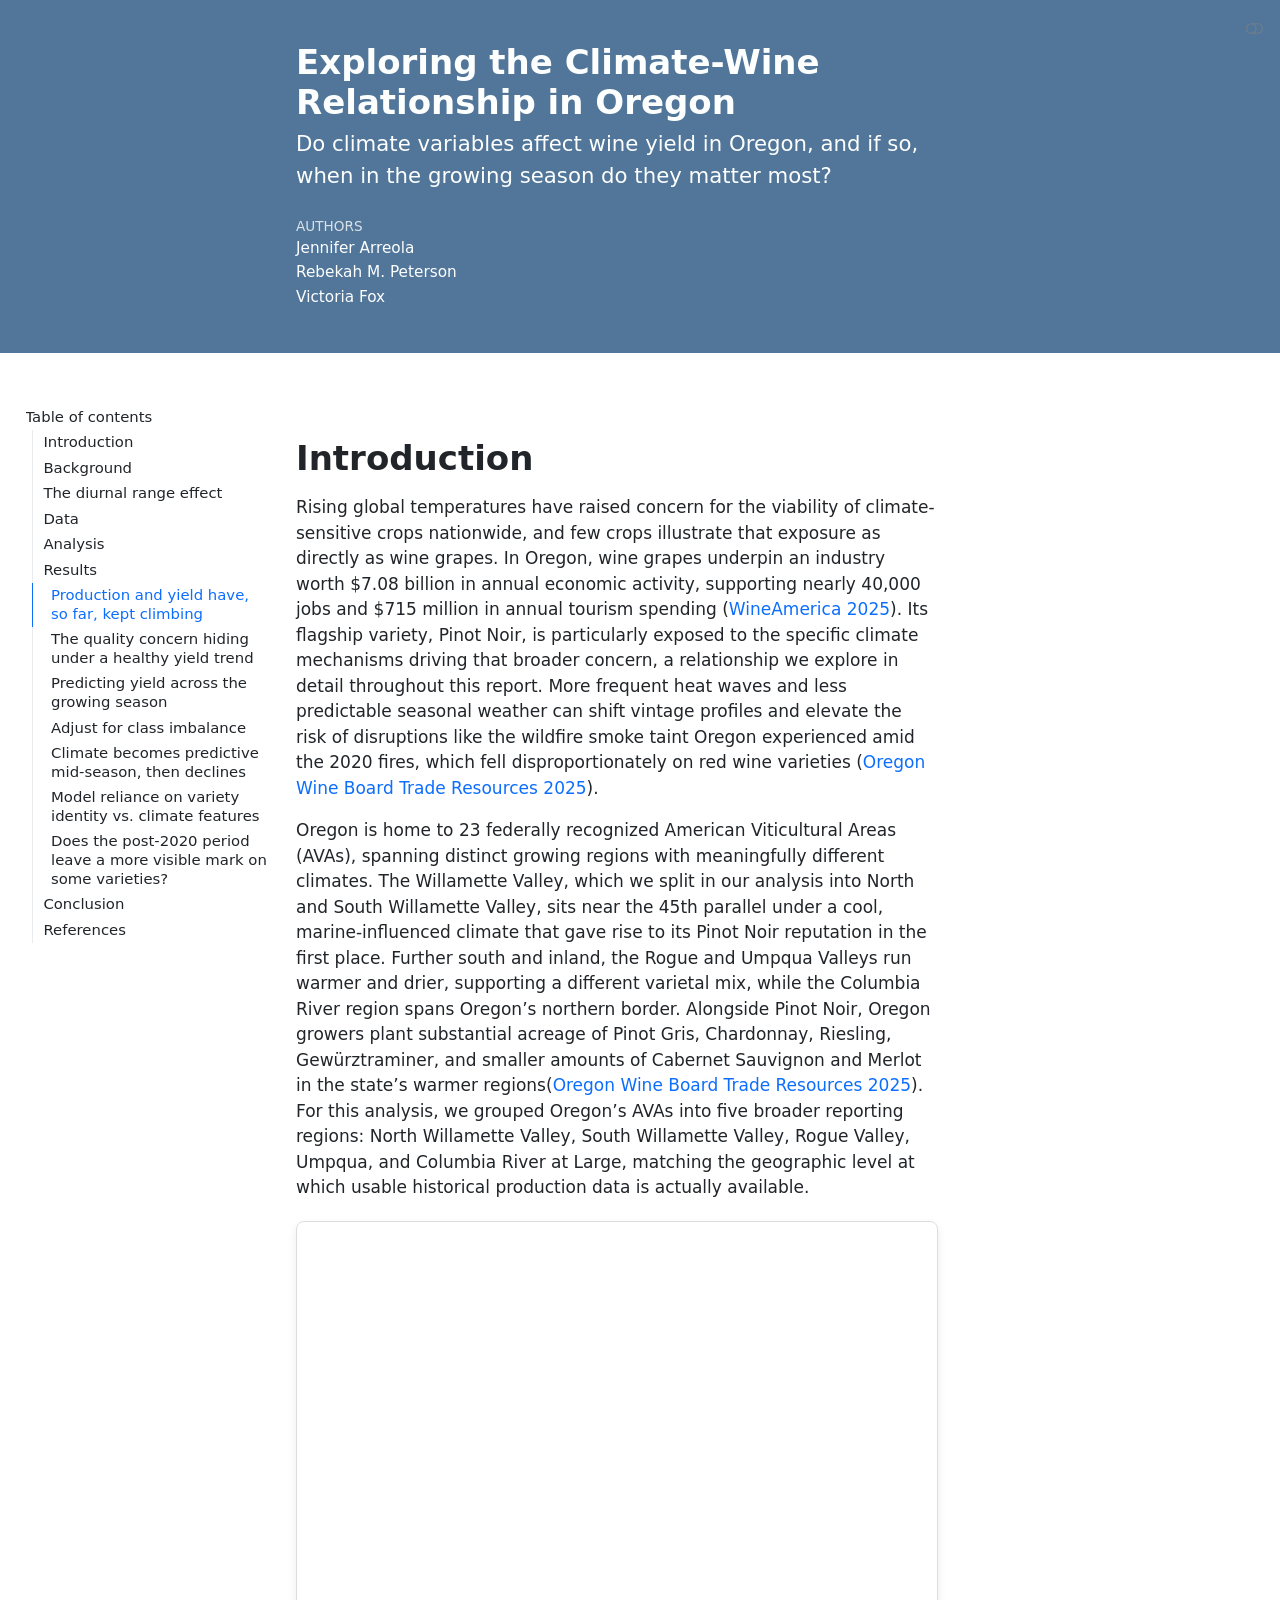
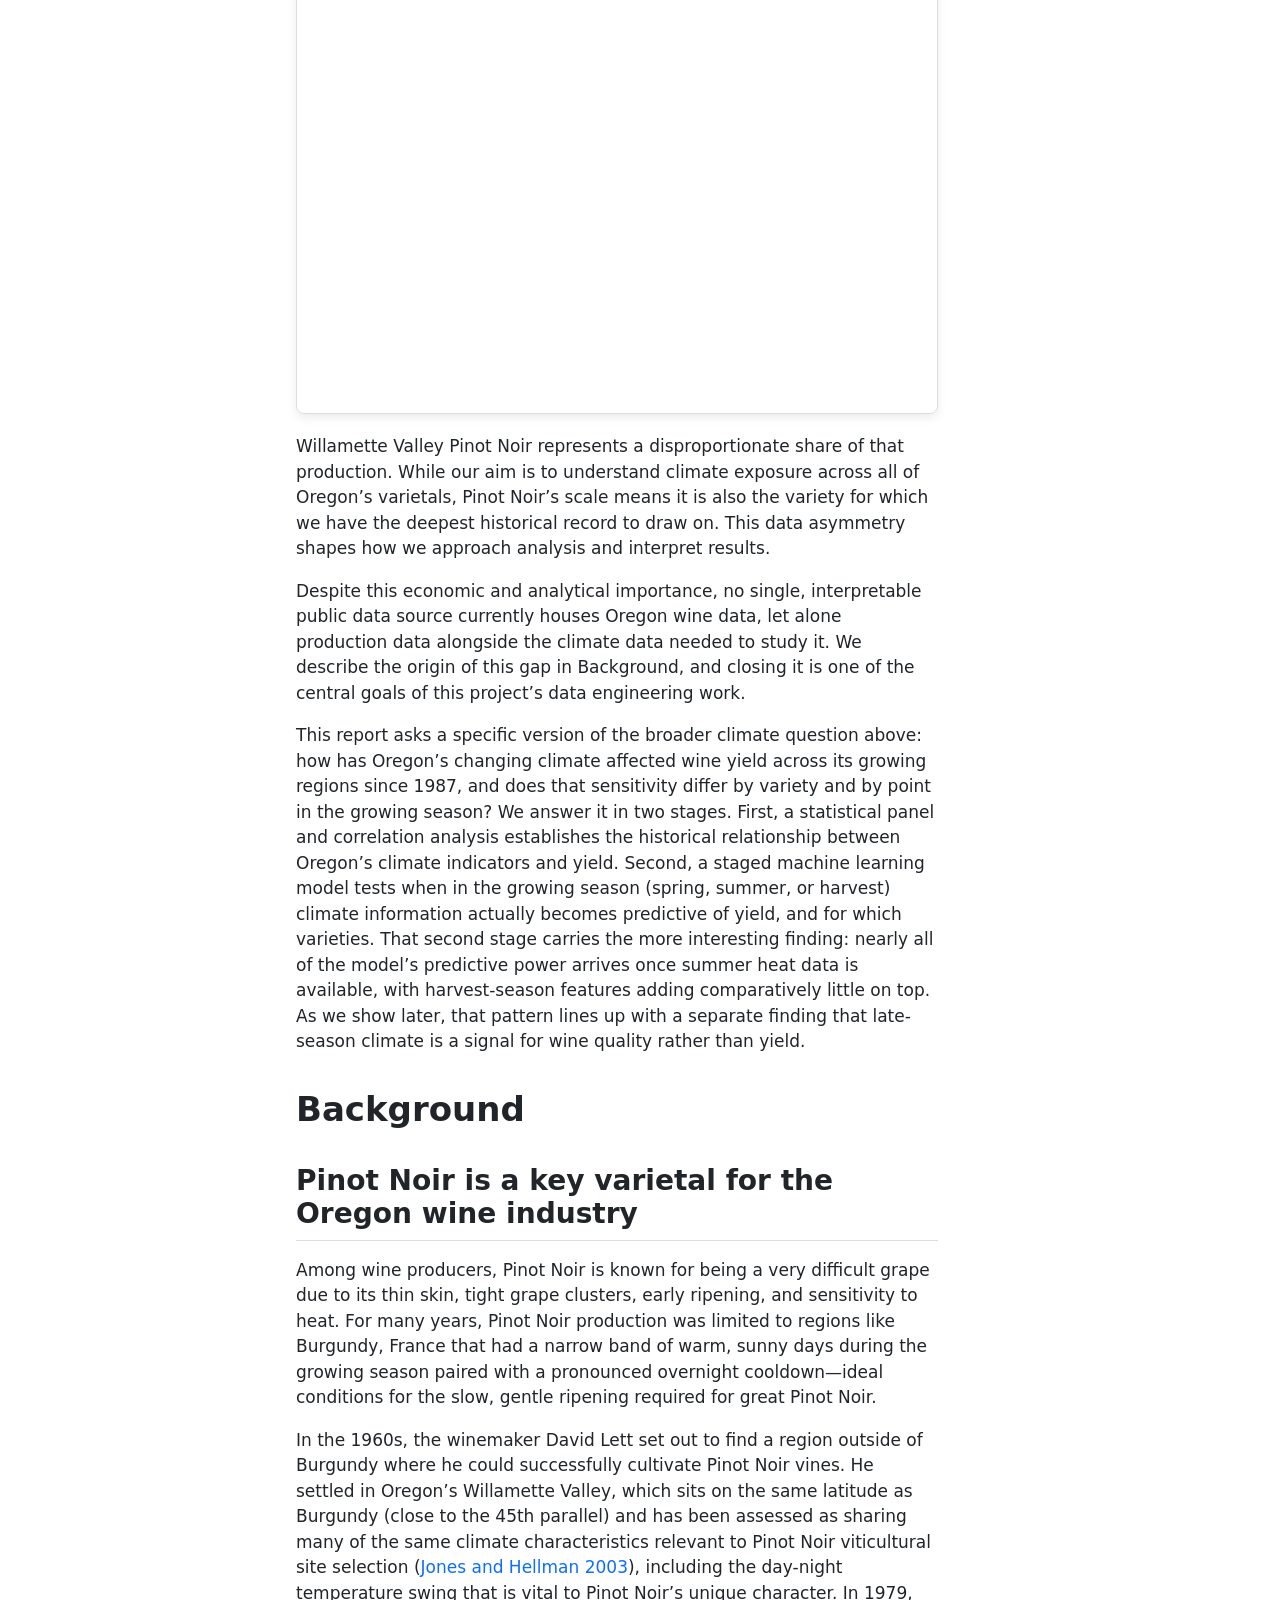
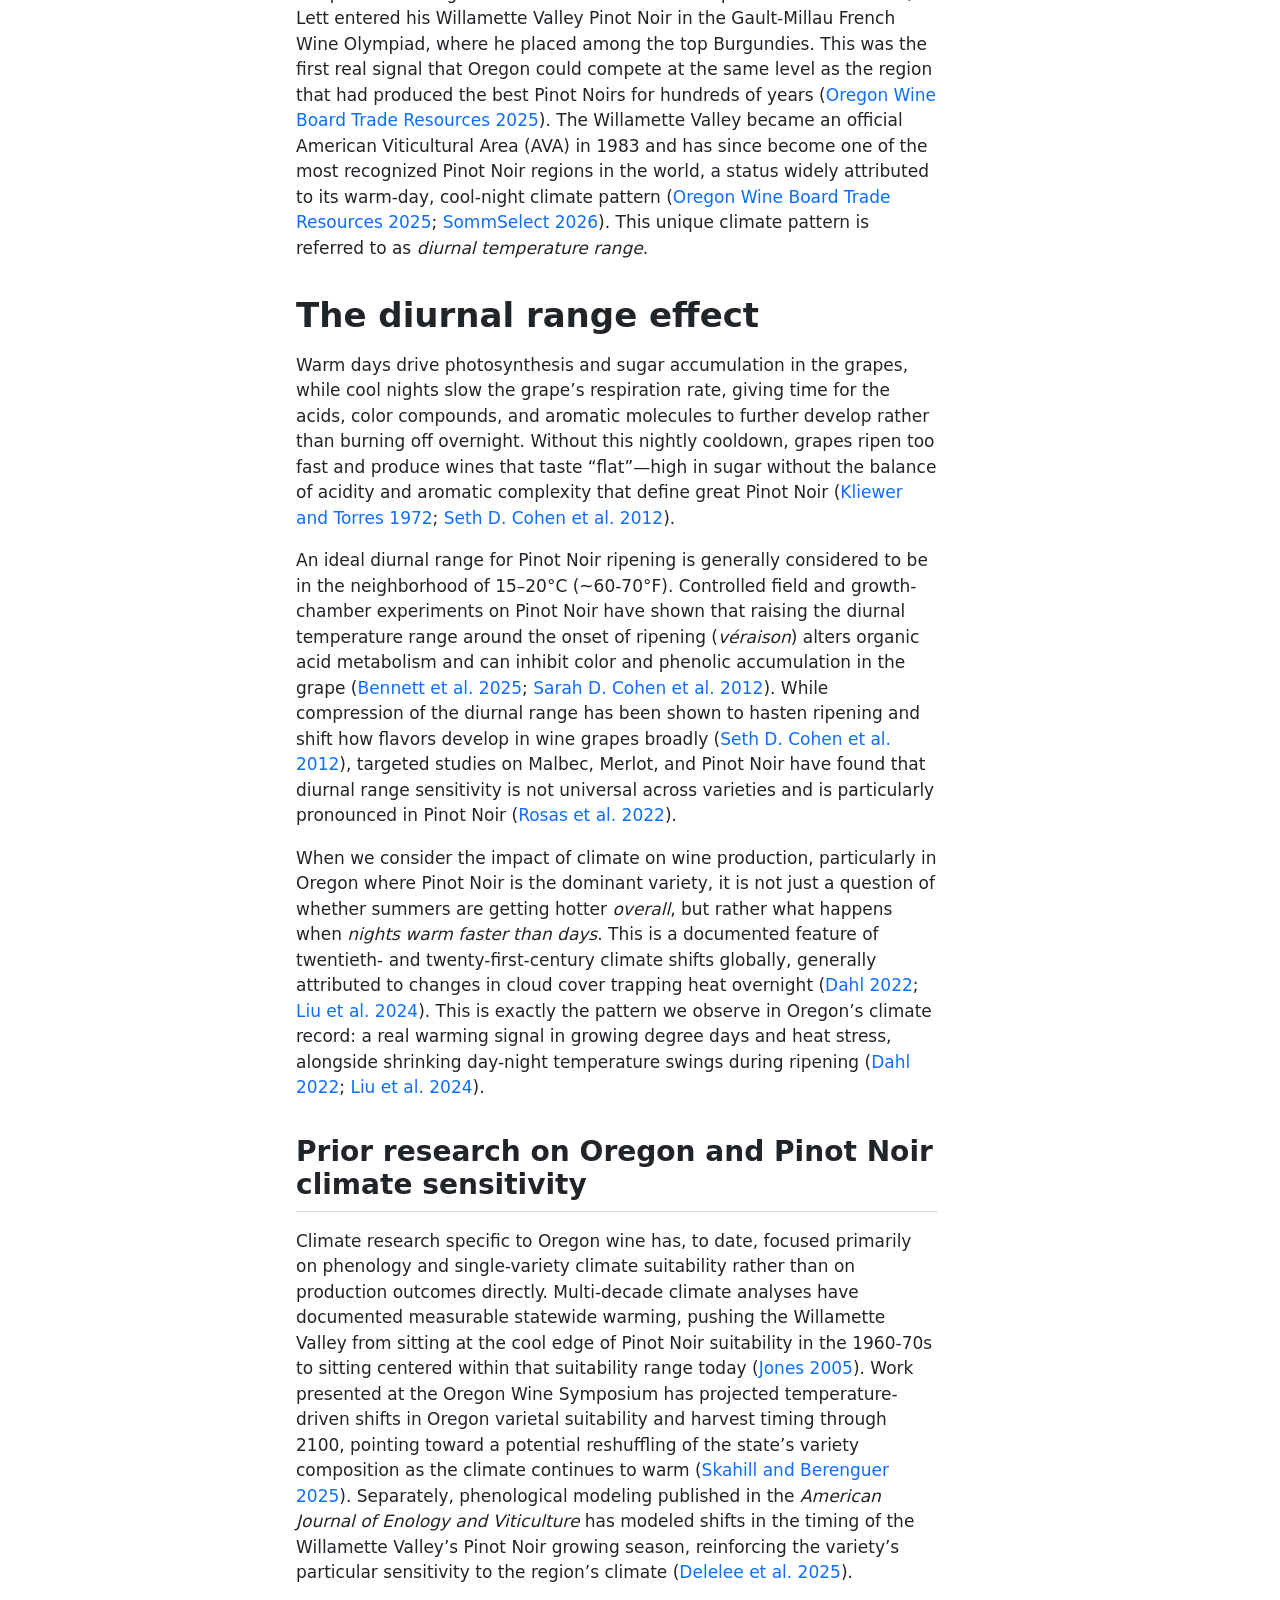
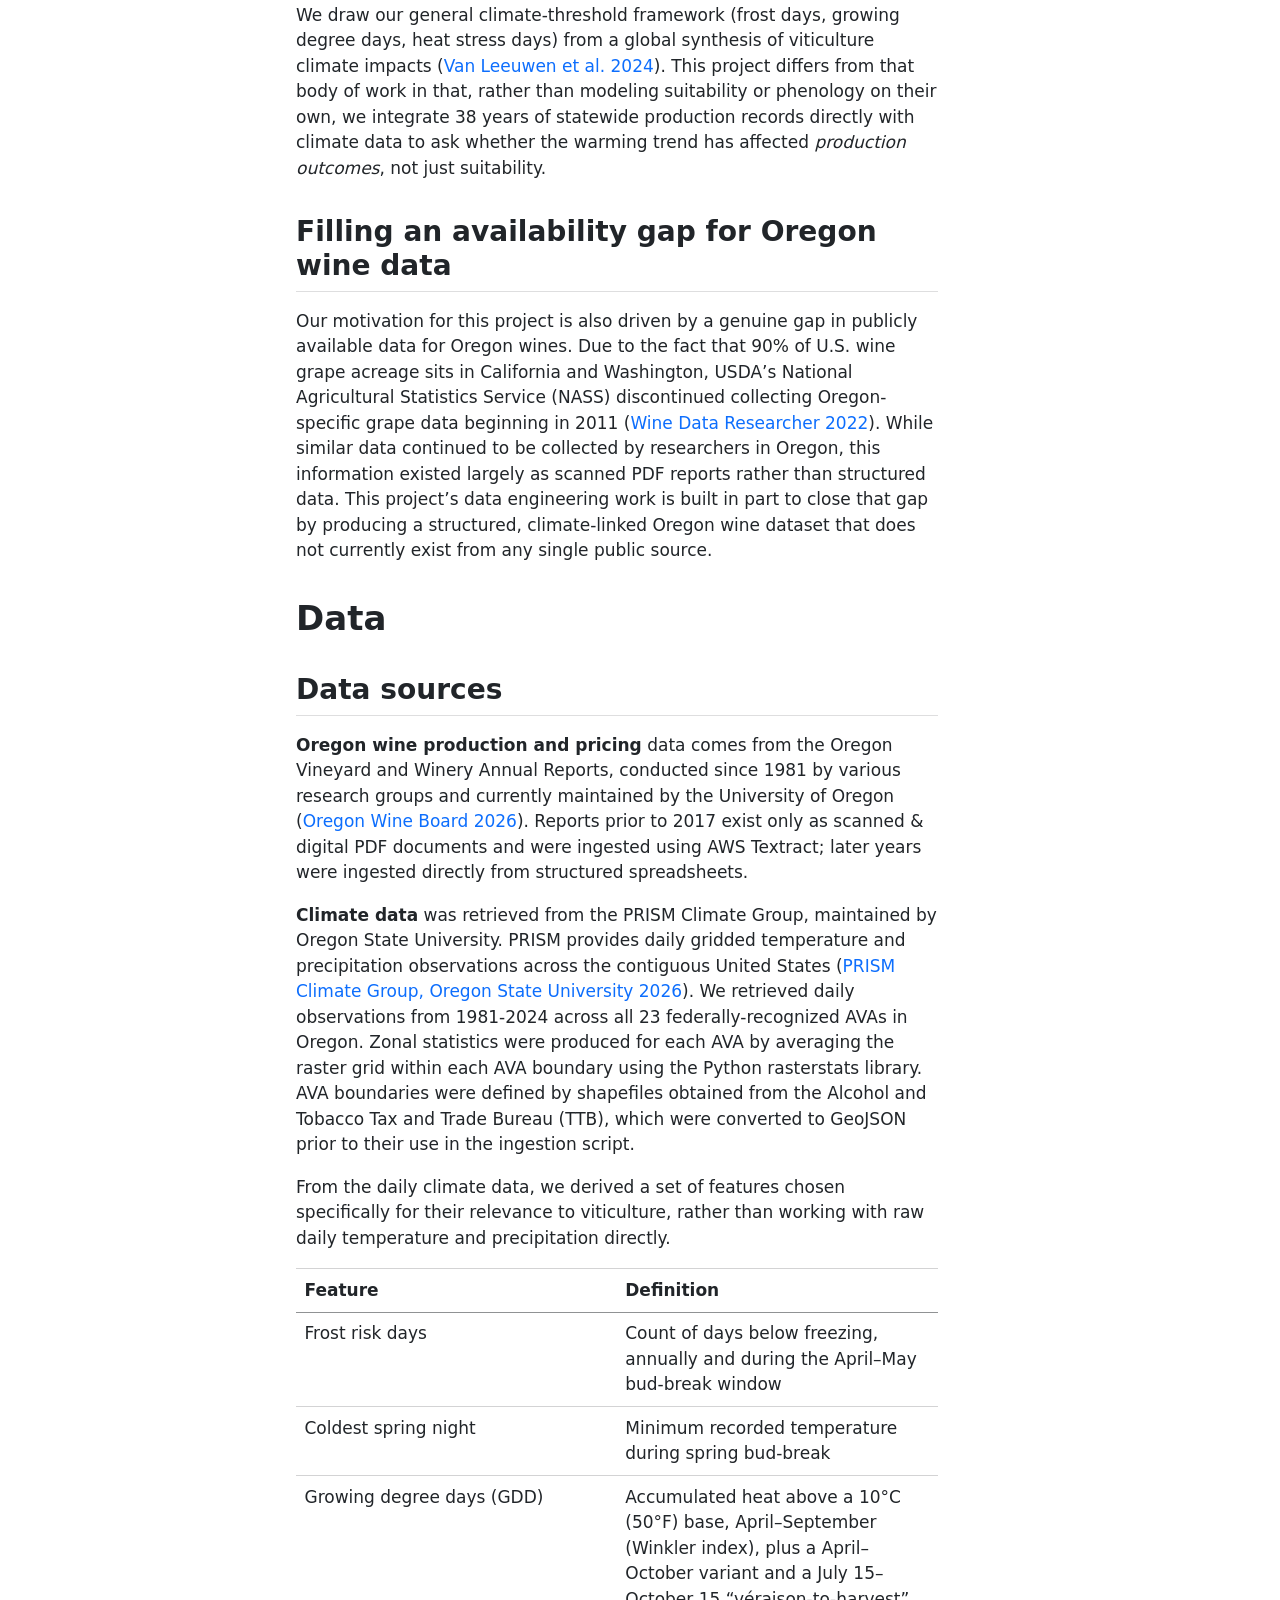
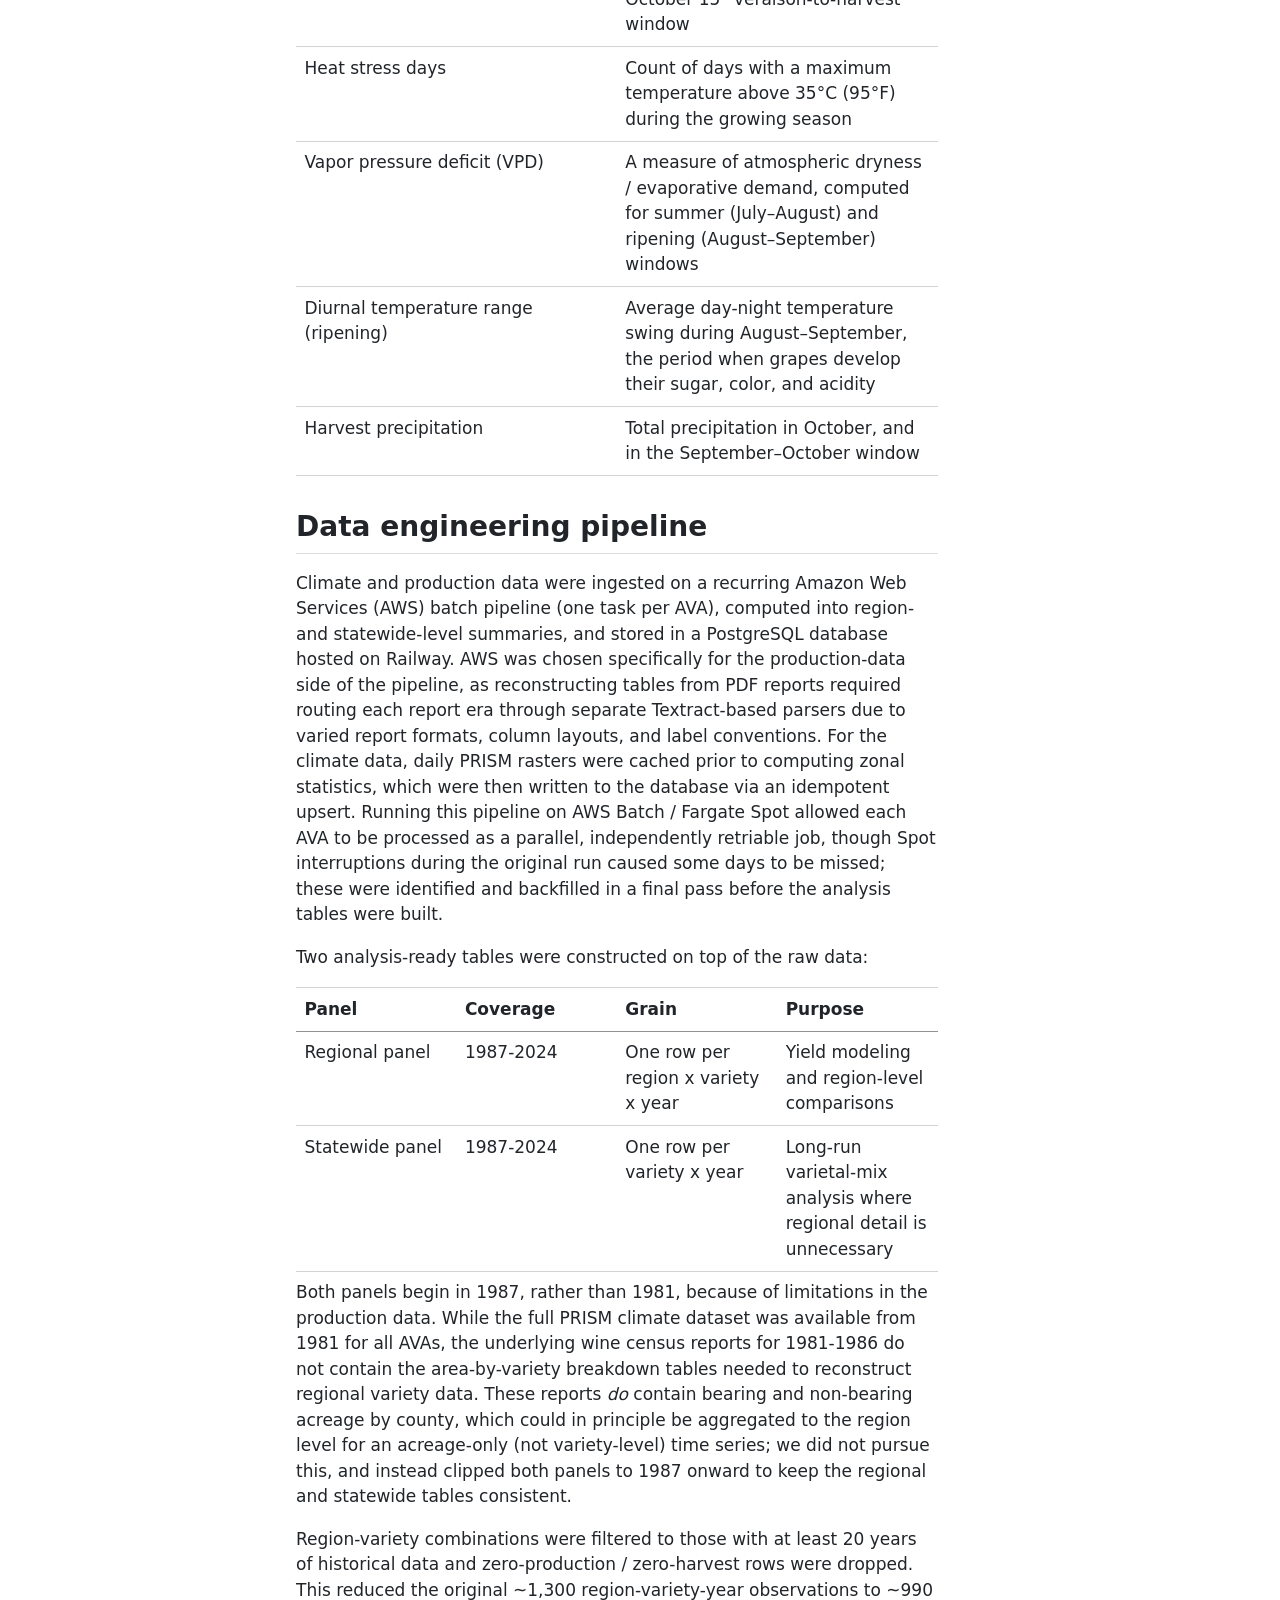
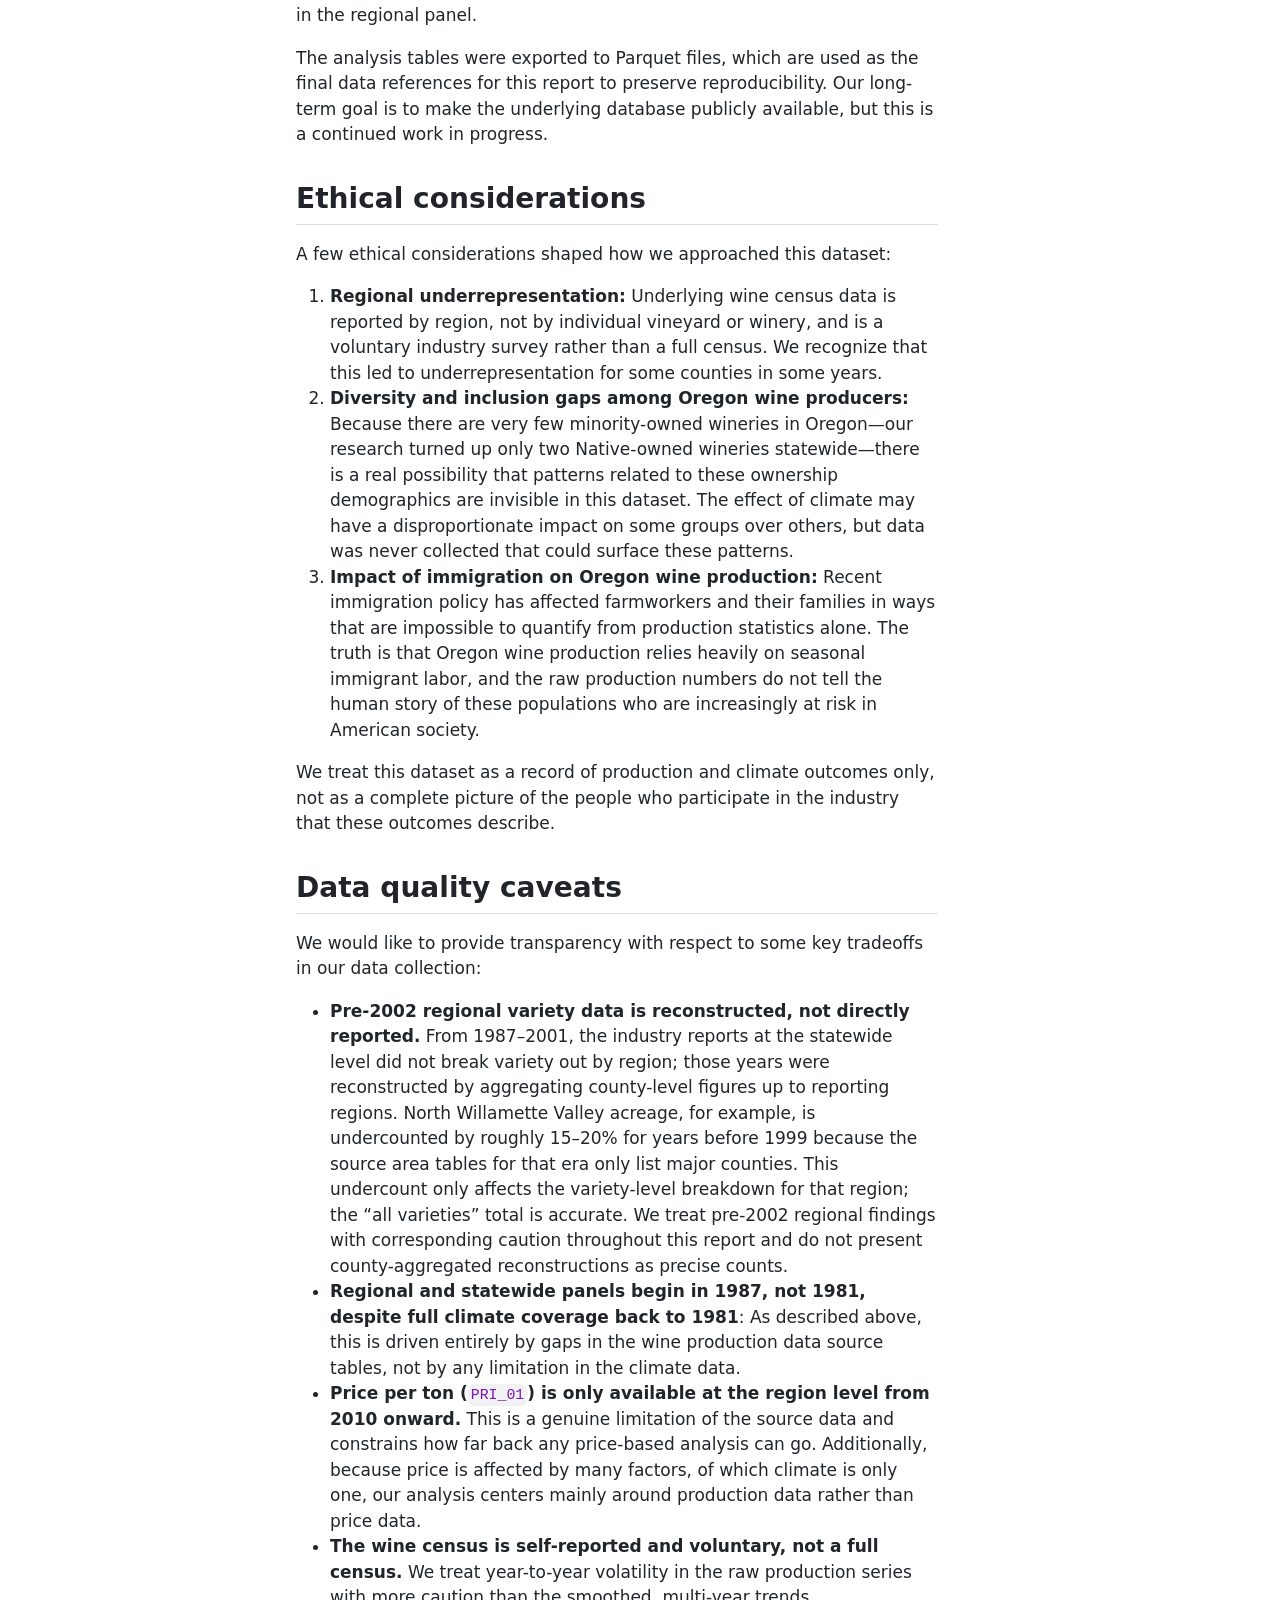
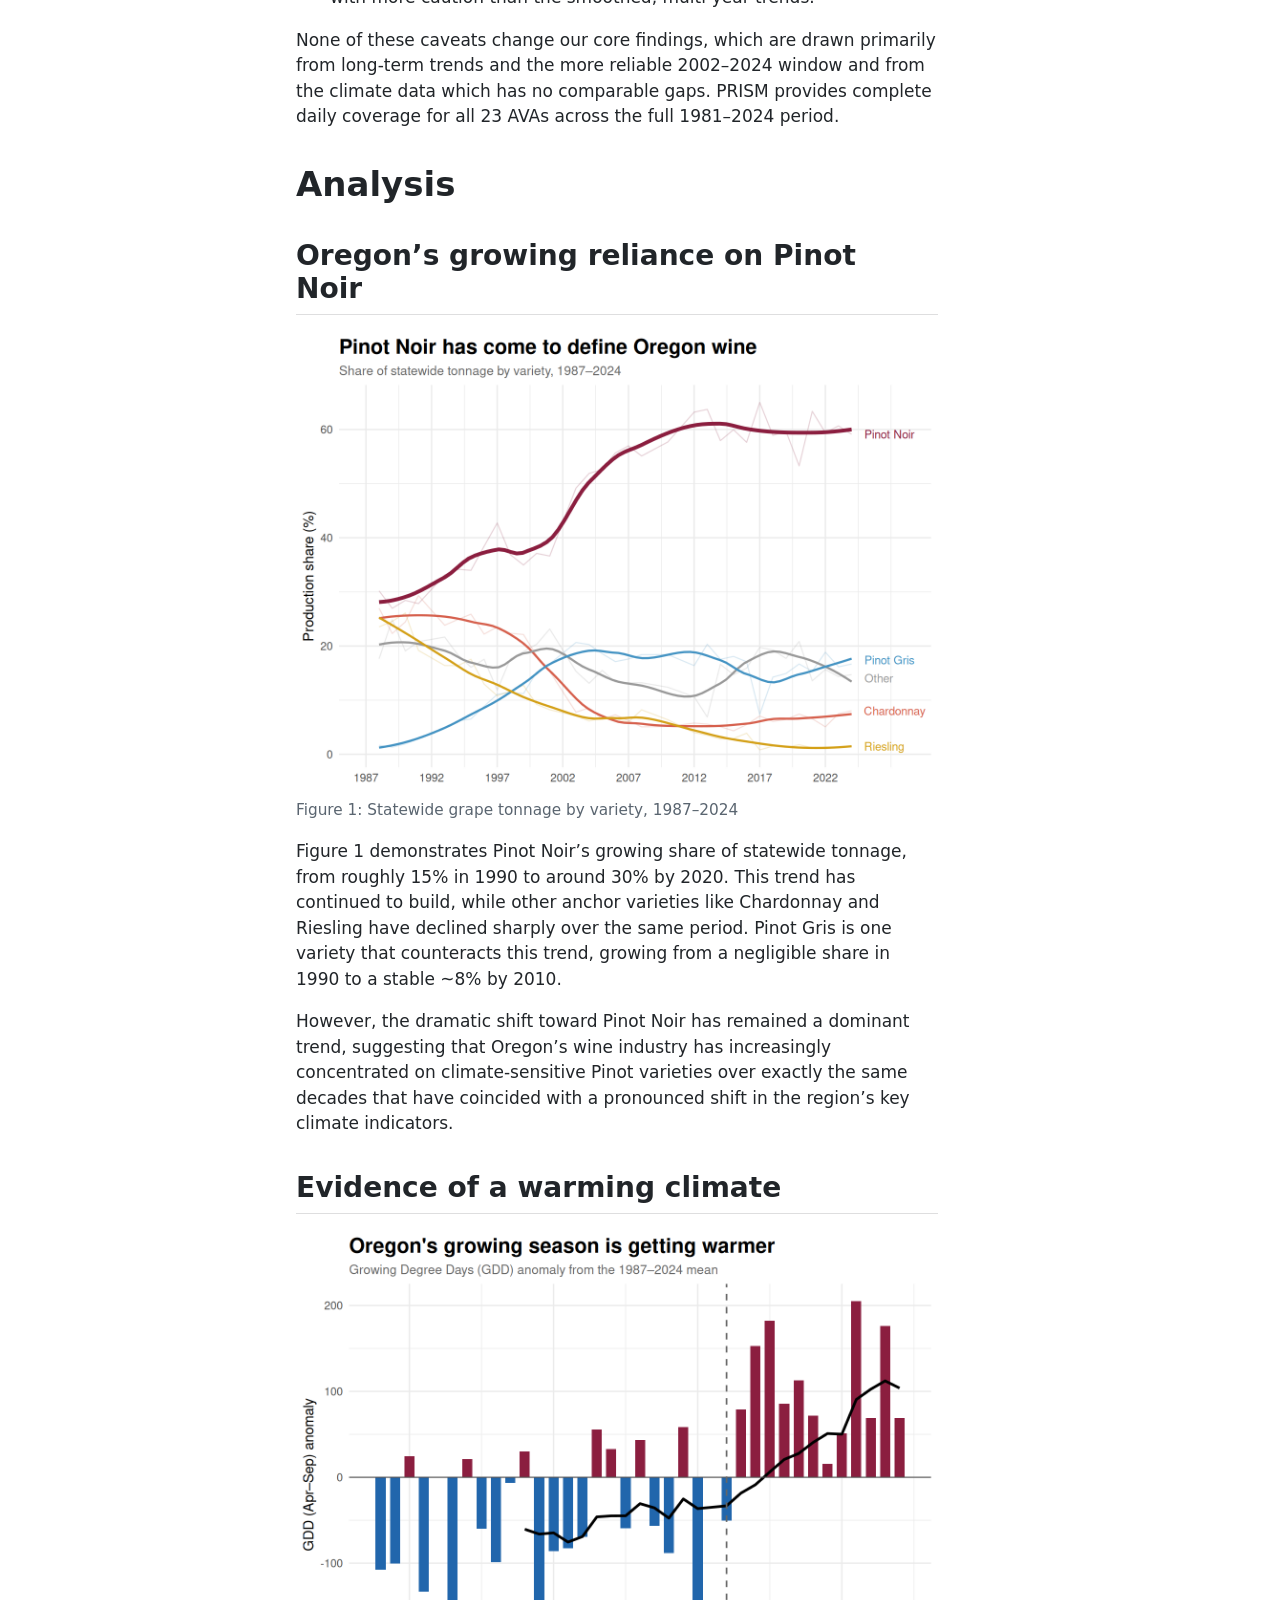
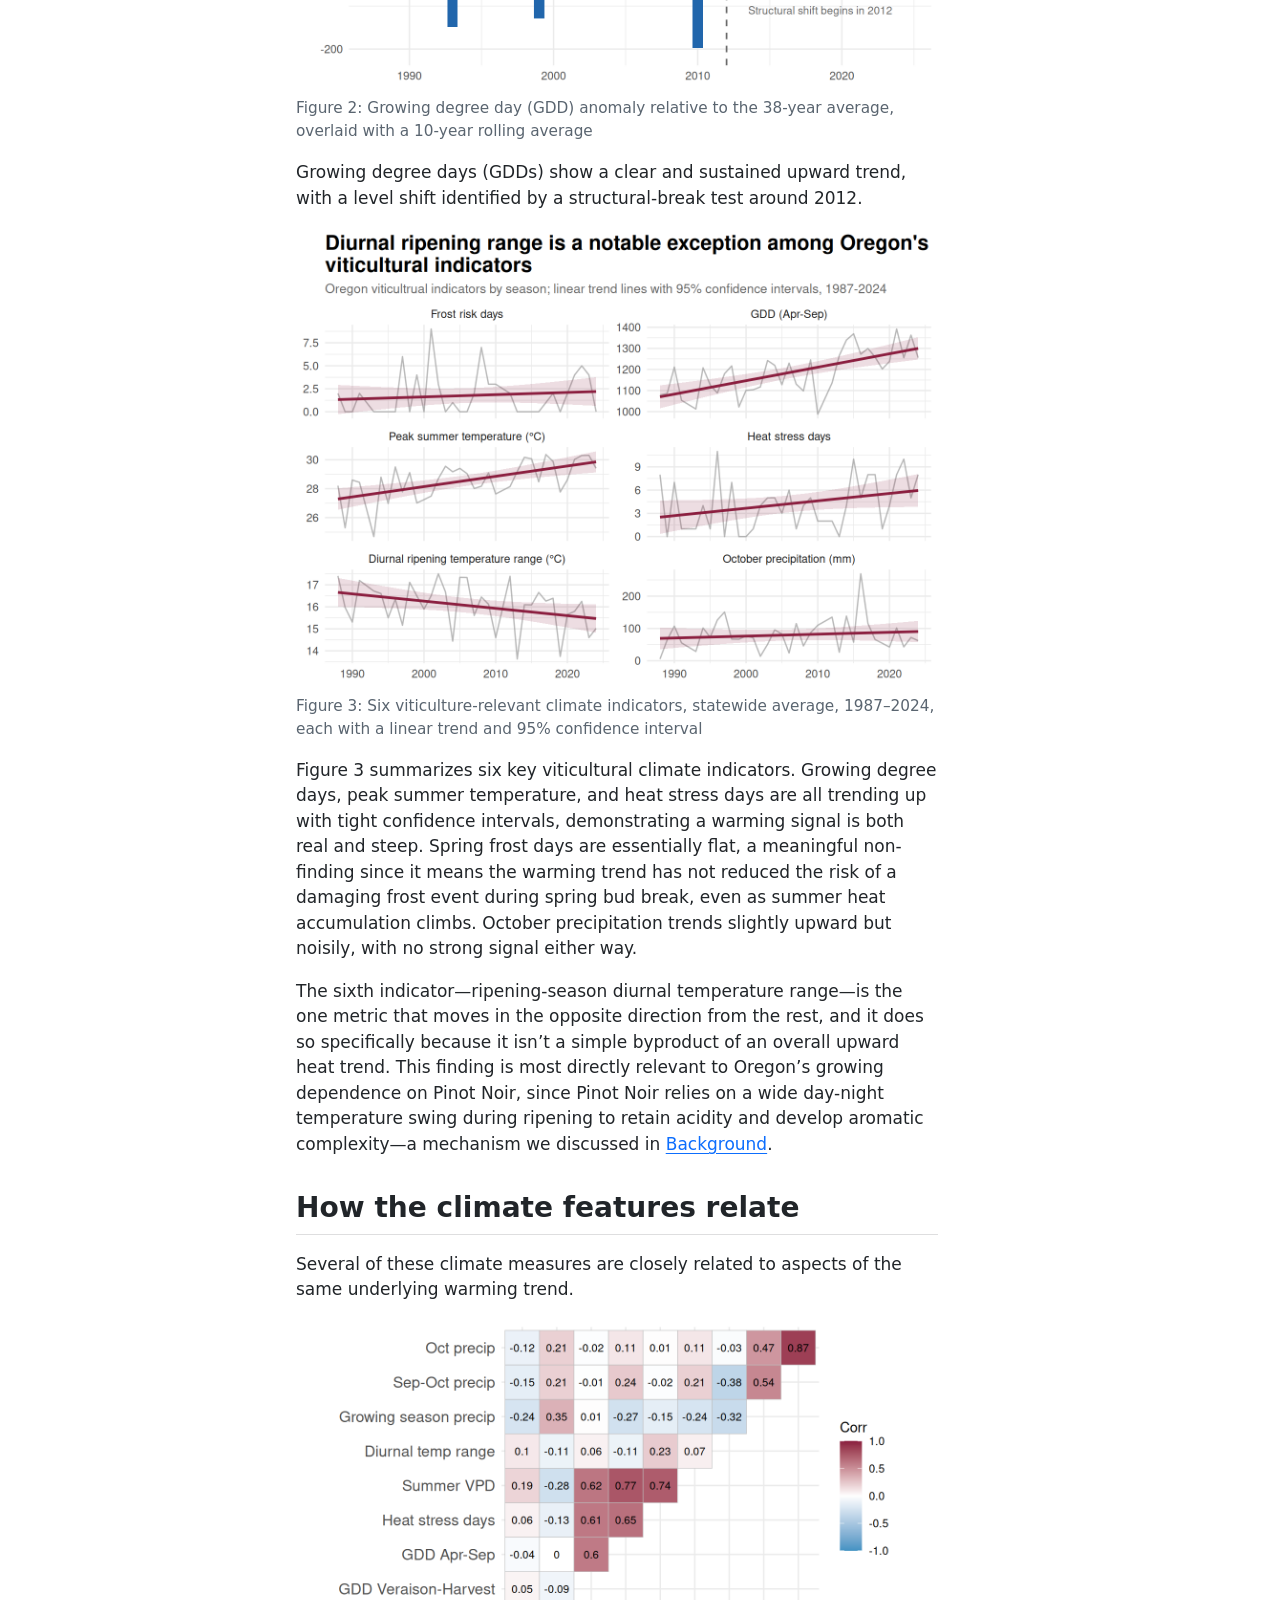
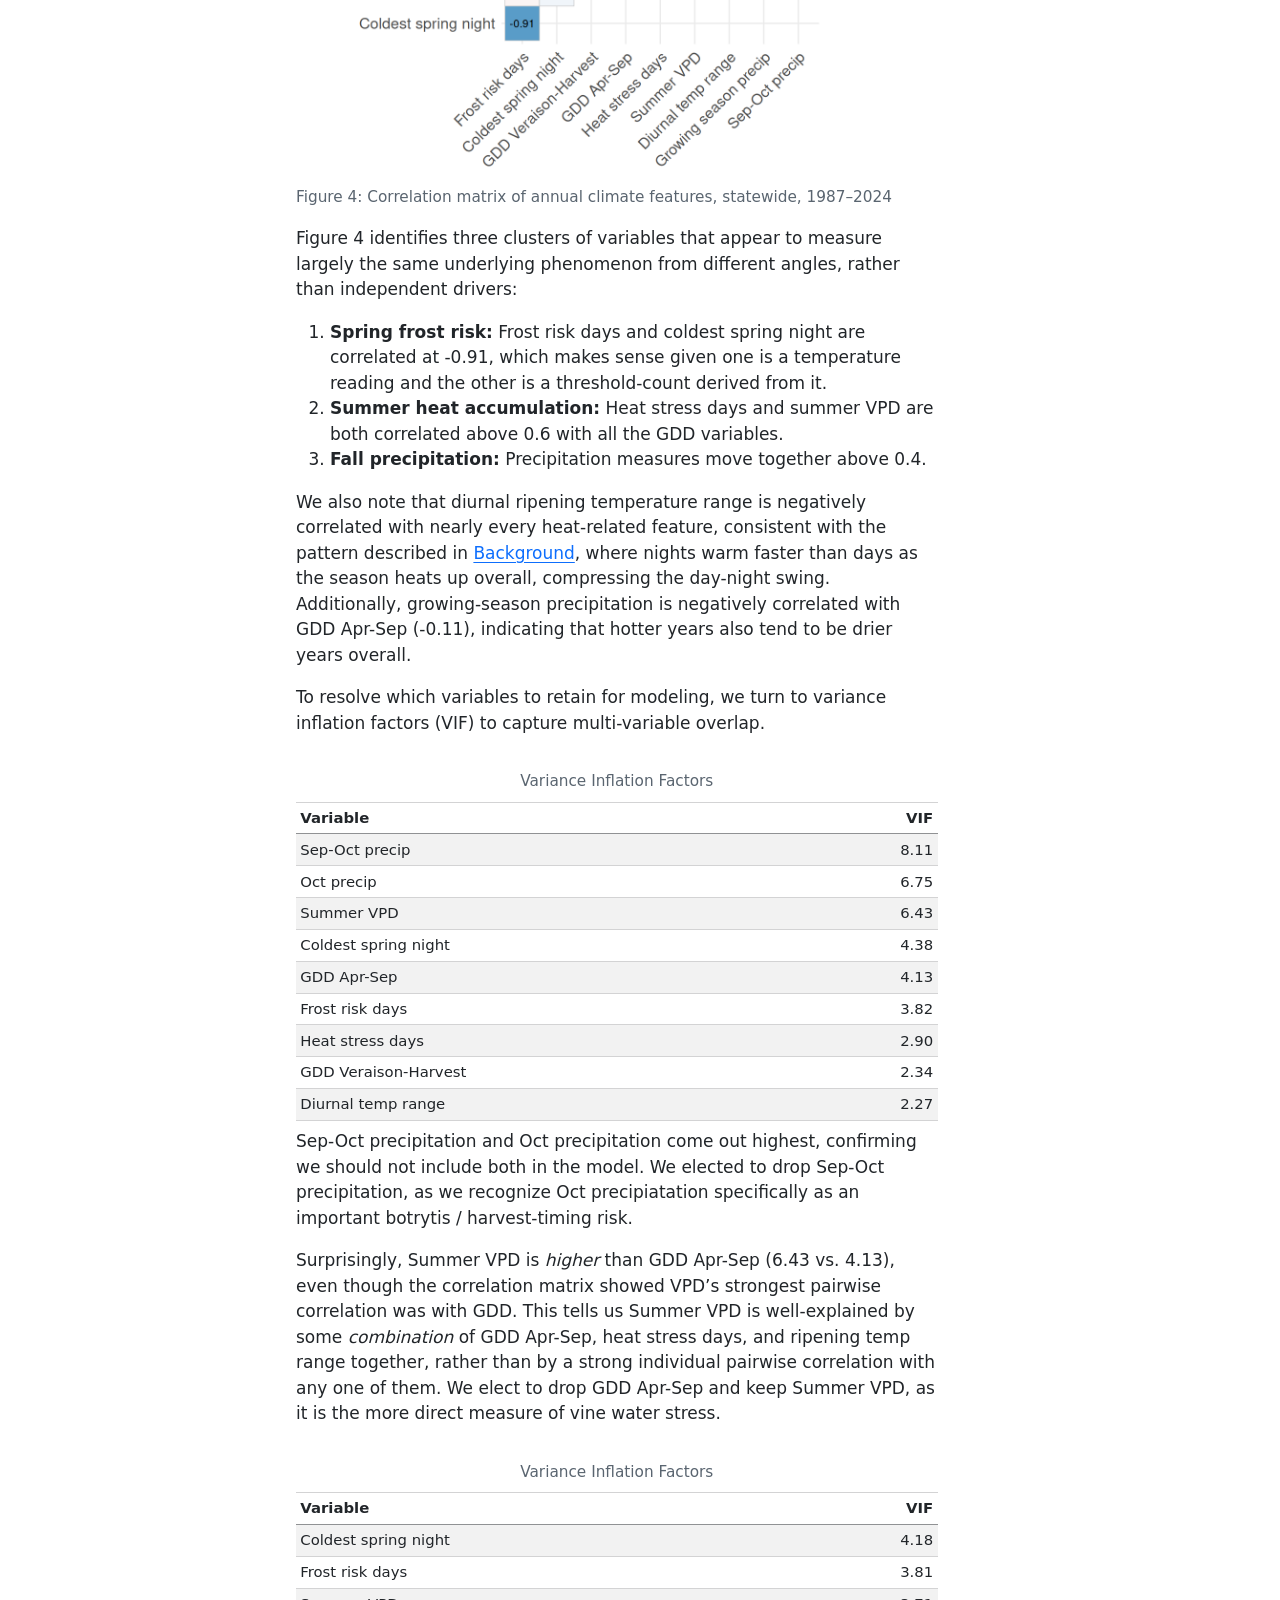
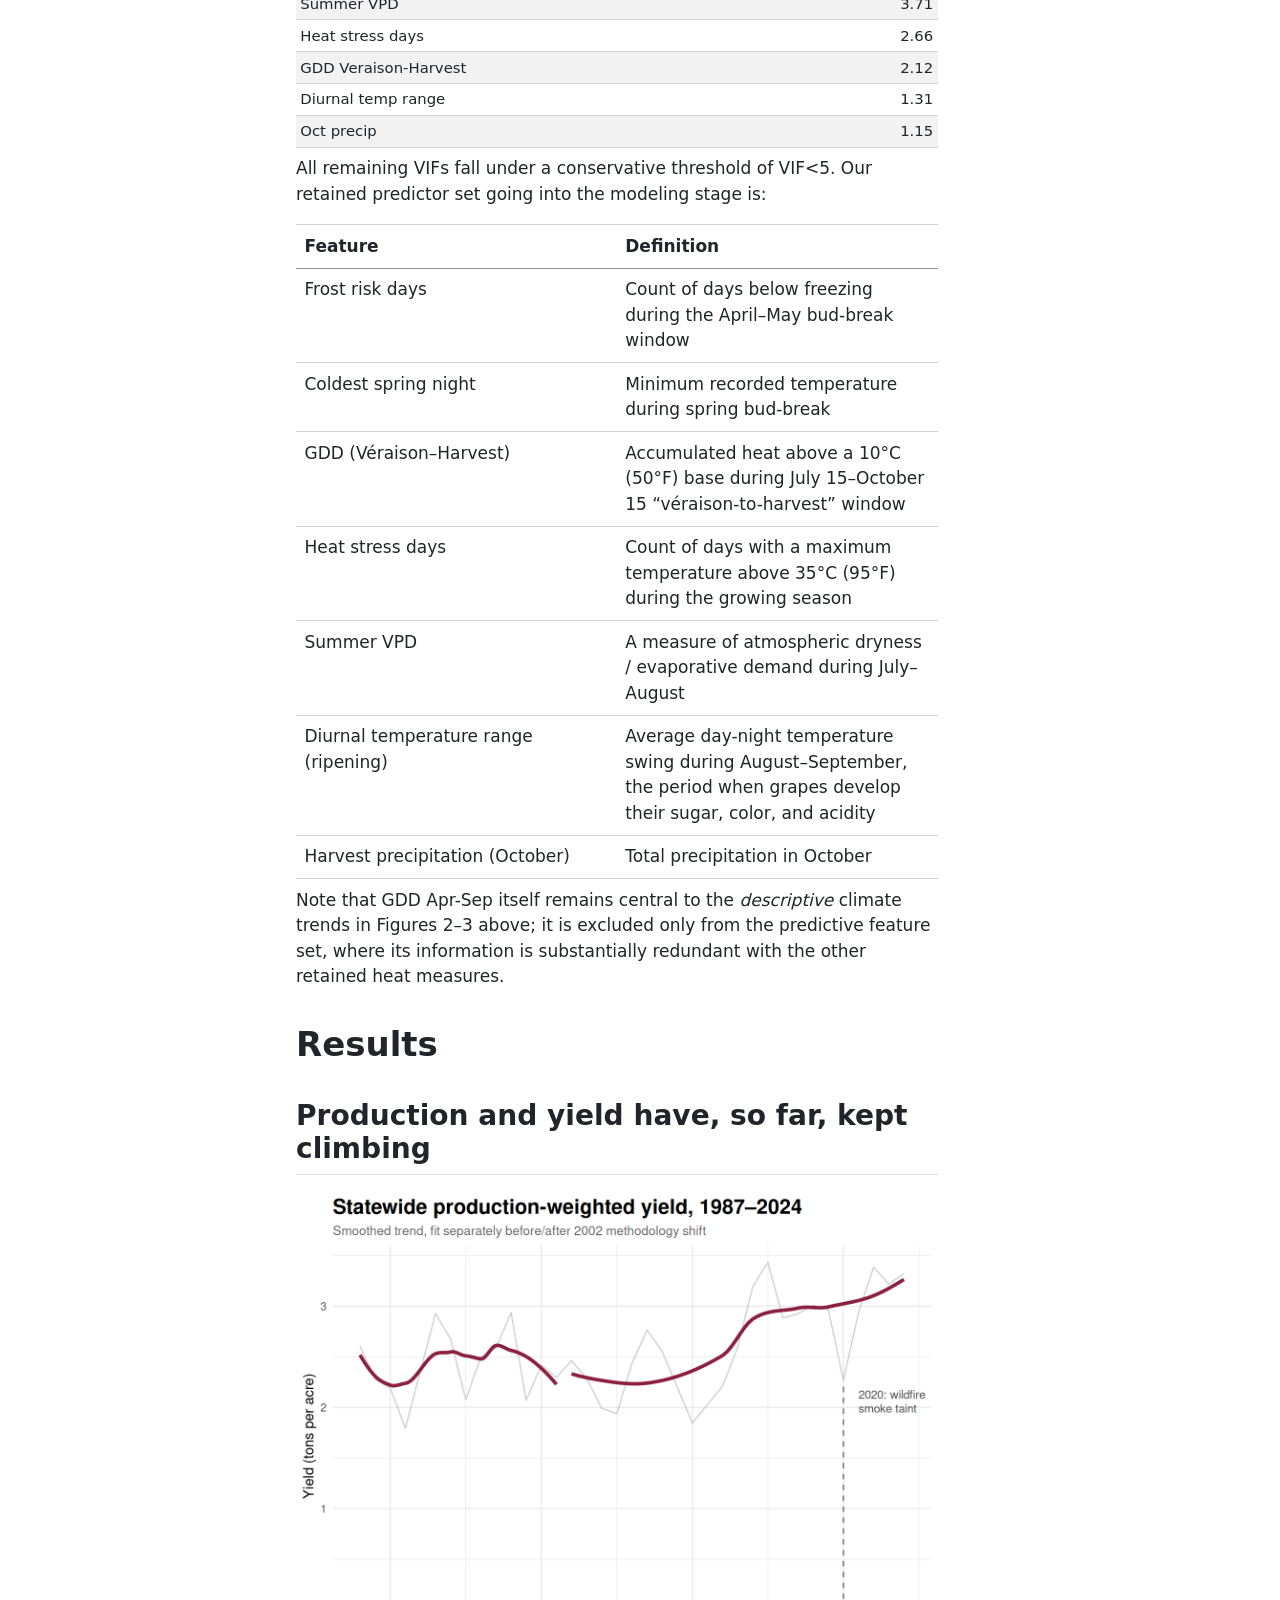
==== commit af322ac7: "deploy: 31237f117e02eed1be8da37db246806a3908b5b3" ====
--- a/index.html
+++ b/index.html
@@ -60,9 +60,9 @@
 <link href="site_libs/quarto-html/quarto-syntax-highlighting-64a204ab8560d761af7679ceaba22944.css" rel="stylesheet" class="quarto-color-scheme-extra" id="quarto-text-highlighting-styles">
 <script src="site_libs/bootstrap/bootstrap.min.js"></script>
 <link href="site_libs/bootstrap/bootstrap-icons.css" rel="stylesheet">
-<link href="site_libs/bootstrap/bootstrap-2b36aa87206fc78aa0a3f561bfe08483.min.css" rel="stylesheet" append-hash="true" class="quarto-color-scheme" id="quarto-bootstrap" data-mode="light">
-<link href="site_libs/bootstrap/bootstrap-dark-ea2b3cc99bcc82375e1ca96a41d83dda.min.css" rel="stylesheet" append-hash="true" class="quarto-color-scheme quarto-color-alternate" id="quarto-bootstrap" data-mode="dark">
-<link href="site_libs/bootstrap/bootstrap-2b36aa87206fc78aa0a3f561bfe08483.min.css" rel="stylesheet" append-hash="true" class="quarto-color-scheme-extra" id="quarto-bootstrap" data-mode="light">
+<link href="site_libs/bootstrap/bootstrap-a0073a120dedc1faba7afaa4070e21d2.min.css" rel="stylesheet" append-hash="true" class="quarto-color-scheme" id="quarto-bootstrap" data-mode="light">
+<link href="site_libs/bootstrap/bootstrap-dark-279e62f1201be7d6fe069802868fb4e8.min.css" rel="stylesheet" append-hash="true" class="quarto-color-scheme quarto-color-alternate" id="quarto-bootstrap" data-mode="dark">
+<link href="site_libs/bootstrap/bootstrap-a0073a120dedc1faba7afaa4070e21d2.min.css" rel="stylesheet" append-hash="true" class="quarto-color-scheme-extra" id="quarto-bootstrap" data-mode="light">
 <script src="site_libs/quarto-contrib/glightbox/glightbox.min.js"></script>
 <link href="site_libs/quarto-contrib/glightbox/glightbox.min.css" rel="stylesheet">
 <link href="site_libs/quarto-contrib/glightbox/lightbox.css" rel="stylesheet">
@@ -81,11 +81,11 @@
 <meta name="citation_reference" content="citation_title=Temperature-based climate projections of pinot noir suitability in the willamette valley AVA;,citation_author=B. Skahill;,citation_author=B. Berenguer;,citation_publication_date=2025;,citation_cover_date=2025;,citation_year=2025;,citation_publisher=Oregon Wine Symposium;">
 <meta name="citation_reference" content="citation_title=Climate change projections indicate shifts in phenology for willamette valley pinot noir;,citation_author=L. M. Delelee;,citation_author=A. J. Woodill;,citation_author=P. A. Skinkis;,citation_publication_date=2025;,citation_cover_date=2025;,citation_year=2025;,citation_journal_title=American Journal of Enology and Viticulture;">
 <meta name="citation_reference" content="citation_title=Climate change impacts and adaptations of wine production;,citation_author=C. Van Leeuwen;,citation_author=others;,citation_publication_date=2024;,citation_cover_date=2024;,citation_year=2024;,citation_journal_title=Nature Reviews Earth &amp;amp;amp; Environment;">
-<meta name="citation_reference" content="citation_title=Effects of bunch heating on pinot noir grape ripening: Changes in berry anthocyanin and malic acid concentrations and their regulation;,citation_publication_date=2025;,citation_cover_date=2025;,citation_year=2025;,citation_fulltext_html_url=https://www.frontiersin.org/journals/plant-physiology/articles/10.3389/fphgy.2025.1701827/abstract;,citation_journal_title=Frontiers in Plant Physiology;">
-<meta name="citation_reference" content="citation_title=Diurnal temperature range compression hastens berry development and modifies flavonoid partitioning in grapes;,citation_publication_date=2012;,citation_cover_date=2012;,citation_year=2012;,citation_fulltext_html_url=https://www.ajevonline.org/content/63/1/112;,citation_issue=1;,citation_volume=63;,citation_journal_title=American Journal of Enology and Viticulture;">
-<meta name="citation_reference" content="citation_title=High temperature alters anthocyanin concentration and composition in grape berries of malbec, merlot, and pinot noir in a cultivar-dependent manner;,citation_publication_date=2022;,citation_cover_date=2022;,citation_year=2022;,citation_fulltext_html_url=https://pmc.ncbi.nlm.nih.gov/articles/PMC9003205/;,citation_journal_title=Frontiers/PMC;">
-<meta name="citation_reference" content="citation_title=Low night temperature at veraison enhances the accumulation of anthocyanins in corvina grapes (vitis vinifera l.);,citation_publication_date=2018;,citation_cover_date=2018;,citation_year=2018;,citation_fulltext_html_url=https://www.nature.com/articles/s41598-018-26921-4;,citation_journal_title=Scientific Reports;">
-<meta name="citation_reference" content="citation_title=Day temperature has a stronger effect than night temperature on anthocyanin and flavonol accumulation in ’merlot’ (vitis vinifera l.) grapes during ripening;,citation_publication_date=2020;,citation_cover_date=2020;,citation_year=2020;,citation_fulltext_html_url=https://www.ncbi.nlm.nih.gov/pmc/articles/PMC7396706/;,citation_journal_title=Frontiers in Plant Science / PMC;">
+<meta name="citation_reference" content="citation_title=Effects of bunch heating on pinot noir grape ripening: Changes in berry anthocyanin and malic acid concentrations and their regulation;,citation_author=Jeffrey S. Bennett;,citation_author=others;,citation_publication_date=2025;,citation_cover_date=2025;,citation_year=2025;,citation_fulltext_html_url=https://www.frontiersin.org/journals/plant-physiology/articles/10.3389/fphgy.2025.1701827/abstract;,citation_journal_title=Frontiers in Plant Physiology;">
+<meta name="citation_reference" content="citation_title=Diurnal temperature range compression hastens berry development and modifies flavonoid partitioning in grapes;,citation_author=Seth D. Cohen;,citation_author=Julie M. Tarara;,citation_author=James A. Kennedy;,citation_publication_date=2012;,citation_cover_date=2012;,citation_year=2012;,citation_fulltext_html_url=https://www.ajevonline.org/content/63/1/112;,citation_issue=1;,citation_volume=63;,citation_journal_title=American Journal of Enology and Viticulture;">
+<meta name="citation_reference" content="citation_title=High temperature alters anthocyanin concentration and composition in grape berries of malbec, merlot, and pinot noir in a cultivar-dependent manner;,citation_author=Inés Rosas;,citation_author=Leonor Deis;,citation_author=Yésica Baldo;,citation_author=Juan B. Cavagnaro;,citation_author=Pablo F. Cavagnaro;,citation_publication_date=2022;,citation_cover_date=2022;,citation_year=2022;,citation_fulltext_html_url=https://pmc.ncbi.nlm.nih.gov/articles/PMC9003205/;,citation_journal_title=Plants;">
+<meta name="citation_reference" content="citation_title=Low night temperature at veraison enhances the accumulation of anthocyanins in corvina grapes (vitis vinifera l.);,citation_author=Federica Gaiotti;,citation_author=Chiara Pastore;,citation_author=Ilaria Filippetti;,citation_author=Lorenzo Lovat;,citation_author=Nicola Belfiore;,citation_author=Diego Tomasi;,citation_publication_date=2018;,citation_cover_date=2018;,citation_year=2018;,citation_fulltext_html_url=https://www.nature.com/articles/s41598-018-26921-4;,citation_journal_title=Scientific Reports;">
+<meta name="citation_reference" content="citation_title=Day temperature has a stronger effect than night temperature on anthocyanin and flavonol accumulation in ’merlot’ (vitis vinifera l.) grapes during ripening;,citation_author=Yifan Yan;,citation_author=Changzheng Song;,citation_author=Luigi Falginella;,citation_author=Simone D. Castellarin;,citation_publication_date=2020;,citation_cover_date=2020;,citation_year=2020;,citation_fulltext_html_url=https://www.ncbi.nlm.nih.gov/pmc/articles/PMC7396706/;,citation_journal_title=Frontiers in Plant Science;">
 <meta name="citation_reference" content="citation_title=With climate change, nights are warming faster than days. why?;,citation_author=Kristina Dahl;,citation_publication_date=2022;,citation_cover_date=2022;,citation_year=2022;,citation_fulltext_html_url=https://blog.ucs.org/kristy-dahl/with-climate-change-nights-are-warming-faster-than-days-why/;,citation_publisher=Union of Concerned Scientists Blog;">
 <meta name="citation_reference" content="citation_title=Increased asymmetric warming rates between daytime and nighttime temperatures over global land during recent decades;,citation_author=X. Liu;,citation_author=others;,citation_publication_date=2024;,citation_cover_date=2024;,citation_year=2024;,citation_fulltext_html_url=https://agupubs.onlinelibrary.wiley.com/doi/10.1029/2024GL112832;,citation_journal_title=Geophysical Research Letters;">
 <meta name="citation_reference" content="citation_title=Site assessment;,citation_author=Gregory V. Jones;,citation_author=Edward Hellman;,citation_editor=Edward Hellman;,citation_publication_date=2003;,citation_cover_date=2003;,citation_year=2003;,citation_inbook_title=Oregon viticulture;">
@@ -374,8 +374,8 @@
 </section>
 <section id="the-diurnal-range-effect" class="level1">
 <h1>The diurnal range effect</h1>
-<p>Warm days drive photosynthesis and sugar accumulation in the grapes, while cool nights slow the grape’s respiration rate, giving time for the acids, color compounds, and aromatic molecules to further develop rather than burning off overnight. Without this nightly cooldown, grapes ripen too fast and produce wines that taste “flat”—high in sugar without the balance of acidity and aromatic complexity that define great Pinot Noir <span class="citation" data-cites="kliewer1972 ajev2012dtr">(<a href="#ref-kliewer1972" role="doc-biblioref">Kliewer and Torres 1972</a>; <a href="#ref-ajev2012dtr" role="doc-biblioref"><span>“Diurnal Temperature Range Compression Hastens Berry Development and Modifies Flavonoid Partitioning in Grapes”</span> 2012</a>)</span>.</p>
-<p>An ideal diurnal range for Pinot Noir ripening is generally considered to be in the neighborhood of 15–20°C (~60-70°F). Controlled field and growth-chamber experiments on Pinot Noir have shown that raising the diurnal temperature range around the onset of ripening (<em>véraison</em>) alters organic acid metabolism and can inhibit color and phenolic accumulation in the grape <span class="citation" data-cites="frontiers2025bunchheating cohen2012jexpbot">(<a href="#ref-frontiers2025bunchheating" role="doc-biblioref"><span>“Effects of Bunch Heating on Pinot Noir Grape Ripening”</span> 2025</a>; <a href="#ref-cohen2012jexpbot" role="doc-biblioref">Cohen et al. 2012</a>)</span>. While compression of the diurnal range has been shown to hasten ripening and shift how flavors develop in wine grapes broadly <span class="citation" data-cites="ajev2012dtr">(<a href="#ref-ajev2012dtr" role="doc-biblioref"><span>“Diurnal Temperature Range Compression Hastens Berry Development and Modifies Flavonoid Partitioning in Grapes”</span> 2012</a>)</span>, targeted studies on Malbec, Merlot, and Pinot Noir have found that diurnal range sensitivity is not universal across varieties and is particularly pronounced in Pinot Noir <span class="citation" data-cites="pmc2022highTemp">(<a href="#ref-pmc2022highTemp" role="doc-biblioref"><span>“High Temperature Alters Anthocyanin Concentration and Composition in Grape Berries of Malbec, Merlot, and Pinot Noir in a Cultivar-Dependent Manner”</span> 2022</a>)</span>.</p>
+<p>Warm days drive photosynthesis and sugar accumulation in the grapes, while cool nights slow the grape’s respiration rate, giving time for the acids, color compounds, and aromatic molecules to further develop rather than burning off overnight. Without this nightly cooldown, grapes ripen too fast and produce wines that taste “flat”—high in sugar without the balance of acidity and aromatic complexity that define great Pinot Noir <span class="citation" data-cites="kliewer1972 ajev2012dtr">(<a href="#ref-kliewer1972" role="doc-biblioref">Kliewer and Torres 1972</a>; <a href="#ref-ajev2012dtr" role="doc-biblioref">Seth D. Cohen et al. 2012</a>)</span>.</p>
+<p>An ideal diurnal range for Pinot Noir ripening is generally considered to be in the neighborhood of 15–20°C (~60-70°F). Controlled field and growth-chamber experiments on Pinot Noir have shown that raising the diurnal temperature range around the onset of ripening (<em>véraison</em>) alters organic acid metabolism and can inhibit color and phenolic accumulation in the grape <span class="citation" data-cites="frontiers2025bunchheating cohen2012jexpbot">(<a href="#ref-frontiers2025bunchheating" role="doc-biblioref"><span class="nocase">Bennett et al.</span> 2025</a>; <a href="#ref-cohen2012jexpbot" role="doc-biblioref">Sarah D. Cohen et al. 2012</a>)</span>. While compression of the diurnal range has been shown to hasten ripening and shift how flavors develop in wine grapes broadly <span class="citation" data-cites="ajev2012dtr">(<a href="#ref-ajev2012dtr" role="doc-biblioref">Seth D. Cohen et al. 2012</a>)</span>, targeted studies on Malbec, Merlot, and Pinot Noir have found that diurnal range sensitivity is not universal across varieties and is particularly pronounced in Pinot Noir <span class="citation" data-cites="pmc2022highTemp">(<a href="#ref-pmc2022highTemp" role="doc-biblioref">Rosas et al. 2022</a>)</span>.</p>
 <p>When we consider the impact of climate on wine production, particularly in Oregon where Pinot Noir is the dominant variety, it is not just a question of whether summers are getting hotter <em>overall</em>, but rather what happens when <em>nights warm faster than days</em>. This is a documented feature of twentieth- and twenty-first-century climate shifts globally, generally attributed to changes in cloud cover trapping heat overnight <span class="citation" data-cites="ucs2022nights liu2024dtr">(<a href="#ref-ucs2022nights" role="doc-biblioref">Dahl 2022</a>; <a href="#ref-liu2024dtr" role="doc-biblioref"><span class="nocase">Liu et al.</span> 2024</a>)</span>. This is exactly the pattern we observe in Oregon’s climate record: a real warming signal in growing degree days and heat stress, alongside shrinking day-night temperature swings during ripening <span class="citation" data-cites="ucs2022nights liu2024dtr">(<a href="#ref-ucs2022nights" role="doc-biblioref">Dahl 2022</a>; <a href="#ref-liu2024dtr" role="doc-biblioref"><span class="nocase">Liu et al.</span> 2024</a>)</span>.</p>
 <section id="prior-research-on-oregon-and-pinot-noir-climate-sensitivity" class="level2">
 <h2 class="anchored" data-anchor-id="prior-research-on-oregon-and-pinot-noir-climate-sensitivity">Prior research on Oregon and Pinot Noir climate sensitivity</h2>
@@ -391,7 +391,7 @@
 <h1>Data</h1>
 <section id="data-sources" class="level2">
 <h2 class="anchored" data-anchor-id="data-sources">Data sources</h2>
-<p><strong>Oregon wine production and pricing</strong> data comes from the Oregon Vineyard and Winery Annual Reports, conducted since 1981 by various research groups and currently maintained by the University of Oregon <span class="citation" data-cites="oregonwinecensus">(<a href="#ref-oregonwinecensus" role="doc-biblioref">Board 2026</a>)</span>. Reports prior to 2017 exist only as scanned &amp; digital PDF documents and were ingested using AWS Textract; later years were ingested directly from structured spreadsheets.</p>
+<p><strong>Oregon wine production and pricing</strong> data comes from the Oregon Vineyard and Winery Annual Reports, conducted since 1981 by various research groups and currently maintained by the University of Oregon <span class="citation" data-cites="oregonwinecensus">(<a href="#ref-oregonwinecensus" role="doc-biblioref">Oregon Wine Board 2026</a>)</span>. Reports prior to 2017 exist only as scanned &amp; digital PDF documents and were ingested using AWS Textract; later years were ingested directly from structured spreadsheets.</p>
 <p><strong>Climate data</strong> was retrieved from the PRISM Climate Group, maintained by Oregon State University. PRISM provides daily gridded temperature and precipitation observations across the contiguous United States <span class="citation" data-cites="prism2026">(<a href="#ref-prism2026" role="doc-biblioref">PRISM Climate Group, Oregon State University 2026</a>)</span>. We retrieved daily observations from 1981-2024 across all 23 federally-recognized AVAs in Oregon. Zonal statistics were produced for each AVA by averaging the raster grid within each AVA boundary using the Python rasterstats library. AVA boundaries were defined by shapefiles obtained from the Alcohol and Tobacco Tax and Trade Bureau (TTB), which were converted to GeoJSON prior to their use in the ingestion script.</p>
 <p>From the daily climate data, we derived a set of features chosen specifically for their relevance to viticulture, rather than working with raw daily temperature and precipitation directly.</p>
 <table class="caption-top table">
@@ -821,7 +821,7 @@
 </div>
 </div>
 </div>
-<p>Figure 8 demonstrates a diurnal range that has narrowed from roughly 17°C in the 1980s to roughly 15°C today, indicating that nights are warming faster than days. This is consistent with a pattern documented globally in the climate literature and generally attributed to changes in cloud cover trapping heat overnight <span class="citation" data-cites="ucs2022nights liu2024dtr">(<a href="#ref-ucs2022nights" role="doc-biblioref">Dahl 2022</a>; <a href="#ref-liu2024dtr" role="doc-biblioref"><span class="nocase">Liu et al.</span> 2024</a>)</span>. This day-night temperature swing is a key mechanism behind Oregon’s suitability for growing Pinot Noir: warm days build sugar, while cool nights slow the grape’s respiration long enough to retain complex acidity, color, and aromatic qualities in the grape <span class="citation" data-cites="ajev2012dtr">(<a href="#ref-ajev2012dtr" role="doc-biblioref"><span>“Diurnal Temperature Range Compression Hastens Berry Development and Modifies Flavonoid Partitioning in Grapes”</span> 2012</a>)</span>. Controlled experiments on Pinot Noir, specifically, have found that compressing this range alters organic acid metabolism and can suppress color accumulation, and a companion study found Pinot Noir was one of the varieties most sensitive to elevated diurnal temperature among the major red varieties tested <span class="citation" data-cites="frontiers2025bunchheating pmc2022highTemp">(<a href="#ref-frontiers2025bunchheating" role="doc-biblioref"><span>“Effects of Bunch Heating on Pinot Noir Grape Ripening”</span> 2025</a>; <a href="#ref-pmc2022highTemp" role="doc-biblioref"><span>“High Temperature Alters Anthocyanin Concentration and Composition in Grape Berries of Malbec, Merlot, and Pinot Noir in a Cultivar-Dependent Manner”</span> 2022</a>)</span>.</p>
+<p>Figure 8 demonstrates a diurnal range that has narrowed from roughly 17°C in the 1980s to roughly 15°C today, indicating that nights are warming faster than days. This is consistent with a pattern documented globally in the climate literature and generally attributed to changes in cloud cover trapping heat overnight <span class="citation" data-cites="ucs2022nights liu2024dtr">(<a href="#ref-ucs2022nights" role="doc-biblioref">Dahl 2022</a>; <a href="#ref-liu2024dtr" role="doc-biblioref"><span class="nocase">Liu et al.</span> 2024</a>)</span>. This day-night temperature swing is a key mechanism behind Oregon’s suitability for growing Pinot Noir: warm days build sugar, while cool nights slow the grape’s respiration long enough to retain complex acidity, color, and aromatic qualities in the grape <span class="citation" data-cites="ajev2012dtr">(<a href="#ref-ajev2012dtr" role="doc-biblioref">Seth D. Cohen et al. 2012</a>)</span>. Controlled experiments on Pinot Noir, specifically, have found that compressing this range alters organic acid metabolism and can suppress color accumulation, and a companion study found Pinot Noir was one of the varieties most sensitive to elevated diurnal temperature among the major red varieties tested <span class="citation" data-cites="frontiers2025bunchheating pmc2022highTemp">(<a href="#ref-frontiers2025bunchheating" role="doc-biblioref"><span class="nocase">Bennett et al.</span> 2025</a>; <a href="#ref-pmc2022highTemp" role="doc-biblioref">Rosas et al. 2022</a>)</span>.</p>
 <p>This narrowing diurnal range is a potential risk to wine <em>quality</em> that has not surfaced in the production metrics alone. Diurnal range operates on wine quality through a physiological process that is more nuanced than heat-accumulation metrics in isolation, and models built on yield alone will miss this leading indicator entirely. Future research could evaluate this risk through proxy indicators of wine quality such as price premiums or critic-score text mining.</p>
 </section>
 <section id="predicting-yield-across-the-growing-season" class="level2">
@@ -1212,27 +1212,21 @@
 <section id="references" class="level1">
 <h1>References</h1>
 <div id="refs" class="references csl-bib-body hanging-indent" role="list">
-<div id="ref-oregonwinecensus" class="csl-entry" role="listitem">
-Board, Oregon Wine. 2026. <em>Oregon Vineyard and Winery Census</em>. <a href="https://industry.oregonwine.org/research/oregon-vineyard-and-winery-report/">https://industry.oregonwine.org/research/oregon-vineyard-and-winery-report/</a>.
+<div id="ref-frontiers2025bunchheating" class="csl-entry" role="listitem">
+<span class="nocase">Bennett, Jeffrey S. et al.</span> 2025. <span>“Effects of Bunch Heating on Pinot Noir Grape Ripening: Changes in Berry Anthocyanin and Malic Acid Concentrations and Their Regulation.”</span> <em>Frontiers in Plant Physiology</em>. <a href="https://www.frontiersin.org/journals/plant-physiology/articles/10.3389/fphgy.2025.1701827/abstract">https://www.frontiersin.org/journals/plant-physiology/articles/10.3389/fphgy.2025.1701827/abstract</a>.
 </div>
 <div id="ref-cohen2012jexpbot" class="csl-entry" role="listitem">
 Cohen, Sarah D., Julie M. Tarara, Gregory A. Gambetta, Mark A. Matthews, and James A. Kennedy. 2012. <span>“Impact of Diurnal Temperature Variation on Grape Berry Development, Proanthocyanidin Accumulation, and the Expression of Flavonoid Pathway Genes.”</span> <em>Journal of Experimental Botany</em> 63 (7): 2655–65. <a href="https://doi.org/10.1093/jxb/err449">https://doi.org/10.1093/jxb/err449</a>.
 </div>
+<div id="ref-ajev2012dtr" class="csl-entry" role="listitem">
+Cohen, Seth D., Julie M. Tarara, and James A. Kennedy. 2012. <span>“Diurnal Temperature Range Compression Hastens Berry Development and Modifies Flavonoid Partitioning in Grapes.”</span> <em>American Journal of Enology and Viticulture</em> 63 (1): 112–26. <a href="https://www.ajevonline.org/content/63/1/112">https://www.ajevonline.org/content/63/1/112</a>.
+</div>
 <div id="ref-ucs2022nights" class="csl-entry" role="listitem">
 Dahl, Kristina. 2022. <em>With Climate Change, Nights Are Warming Faster Than Days. Why?</em> Union of Concerned Scientists Blog. <a href="https://blog.ucs.org/kristy-dahl/with-climate-change-nights-are-warming-faster-than-days-why/">https://blog.ucs.org/kristy-dahl/with-climate-change-nights-are-warming-faster-than-days-why/</a>.
 </div>
 <div id="ref-delelee2025" class="csl-entry" role="listitem">
 Delelee, L. M., A. J. Woodill, and P. A. Skinkis. 2025. <span>“Climate Change Projections Indicate Shifts in Phenology for Willamette Valley Pinot Noir.”</span> <em>American Journal of Enology and Viticulture</em>.
 </div>
-<div id="ref-ajev2012dtr" class="csl-entry" role="listitem">
-<span>“Diurnal Temperature Range Compression Hastens Berry Development and Modifies Flavonoid Partitioning in Grapes.”</span> 2012. <em>American Journal of Enology and Viticulture</em> 63 (1): 112–26. <a href="https://www.ajevonline.org/content/63/1/112">https://www.ajevonline.org/content/63/1/112</a>.
-</div>
-<div id="ref-frontiers2025bunchheating" class="csl-entry" role="listitem">
-<span>“Effects of Bunch Heating on Pinot Noir Grape Ripening: Changes in Berry Anthocyanin and Malic Acid Concentrations and Their Regulation.”</span> 2025. <em>Frontiers in Plant Physiology</em>. <a href="https://www.frontiersin.org/journals/plant-physiology/articles/10.3389/fphgy.2025.1701827/abstract">https://www.frontiersin.org/journals/plant-physiology/articles/10.3389/fphgy.2025.1701827/abstract</a>.
-</div>
-<div id="ref-pmc2022highTemp" class="csl-entry" role="listitem">
-<span>“High Temperature Alters Anthocyanin Concentration and Composition in Grape Berries of Malbec, Merlot, and Pinot Noir in a Cultivar-Dependent Manner.”</span> 2022. <em>Frontiers/PMC</em>. <a href="https://pmc.ncbi.nlm.nih.gov/articles/PMC9003205/">https://pmc.ncbi.nlm.nih.gov/articles/PMC9003205/</a>.
-</div>
 <div id="ref-jones2005" class="csl-entry" role="listitem">
 Jones, Gregory V. 2005. <span>“Climate Change in the Western United States Grape Growing Regions.”</span> <em>Acta Horticulturae</em>.
 </div>
@@ -1245,11 +1239,17 @@
 <div id="ref-liu2024dtr" class="csl-entry" role="listitem">
 <span class="nocase">Liu, X. et al.</span> 2024. <span>“Increased Asymmetric Warming Rates Between Daytime and Nighttime Temperatures over Global Land During Recent Decades.”</span> <em>Geophysical Research Letters</em>. <a href="https://agupubs.onlinelibrary.wiley.com/doi/10.1029/2024GL112832">https://agupubs.onlinelibrary.wiley.com/doi/10.1029/2024GL112832</a>.
 </div>
+<div id="ref-oregonwinecensus" class="csl-entry" role="listitem">
+Oregon Wine Board. 2026. <em>Oregon Vineyard and Winery Census</em>. <a href="https://industry.oregonwine.org/research/oregon-vineyard-and-winery-report/">https://industry.oregonwine.org/research/oregon-vineyard-and-winery-report/</a>.
+</div>
 <div id="ref-oregonwine2025willamette" class="csl-entry" role="listitem">
 Oregon Wine Board Trade Resources. 2025. <em>Willamette Valley</em>. <a href="https://trade.oregonwine.org/resources/willamette-valley/">https://trade.oregonwine.org/resources/willamette-valley/</a>.
 </div>
 <div id="ref-prism2026" class="csl-entry" role="listitem">
 PRISM Climate Group, Oregon State University. 2026. <em>PRISM Climate Group</em>. <a href="https://www.prism.oregonstate.edu/">https://www.prism.oregonstate.edu/</a>.
+</div>
+<div id="ref-pmc2022highTemp" class="csl-entry" role="listitem">
+Rosas, Inés de, Leonor Deis, Yésica Baldo, Juan B. Cavagnaro, and Pablo F. Cavagnaro. 2022. <span>“High Temperature Alters Anthocyanin Concentration and Composition in Grape Berries of Malbec, Merlot, and Pinot Noir in a Cultivar-Dependent Manner.”</span> <em>Plants</em>. <a href="https://pmc.ncbi.nlm.nih.gov/articles/PMC9003205/">https://pmc.ncbi.nlm.nih.gov/articles/PMC9003205/</a>.
 </div>
 <div id="ref-skahill2025" class="csl-entry" role="listitem">
 Skahill, B., and B. Berenguer. 2025. <em>Temperature-Based Climate Projections of Pinot Noir Suitability in the Willamette Valley AVA</em>. Oregon Wine Symposium.
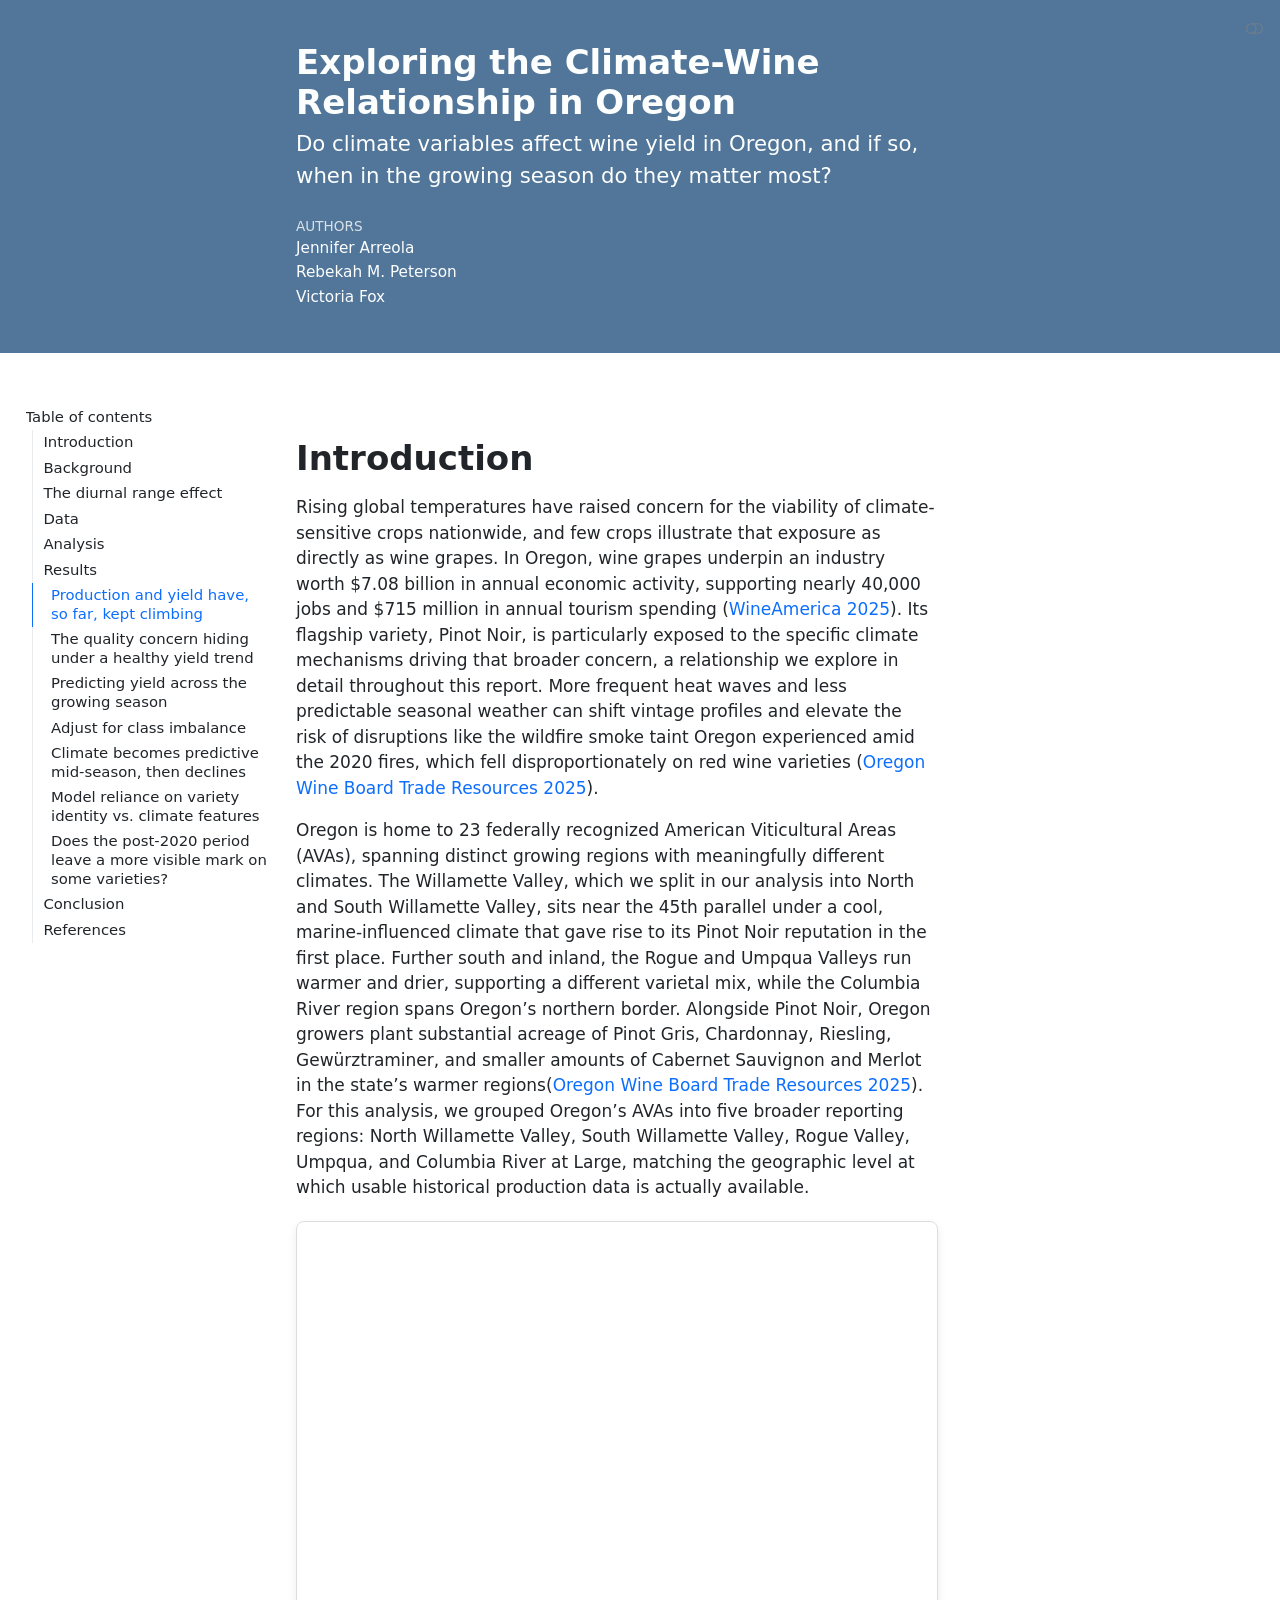
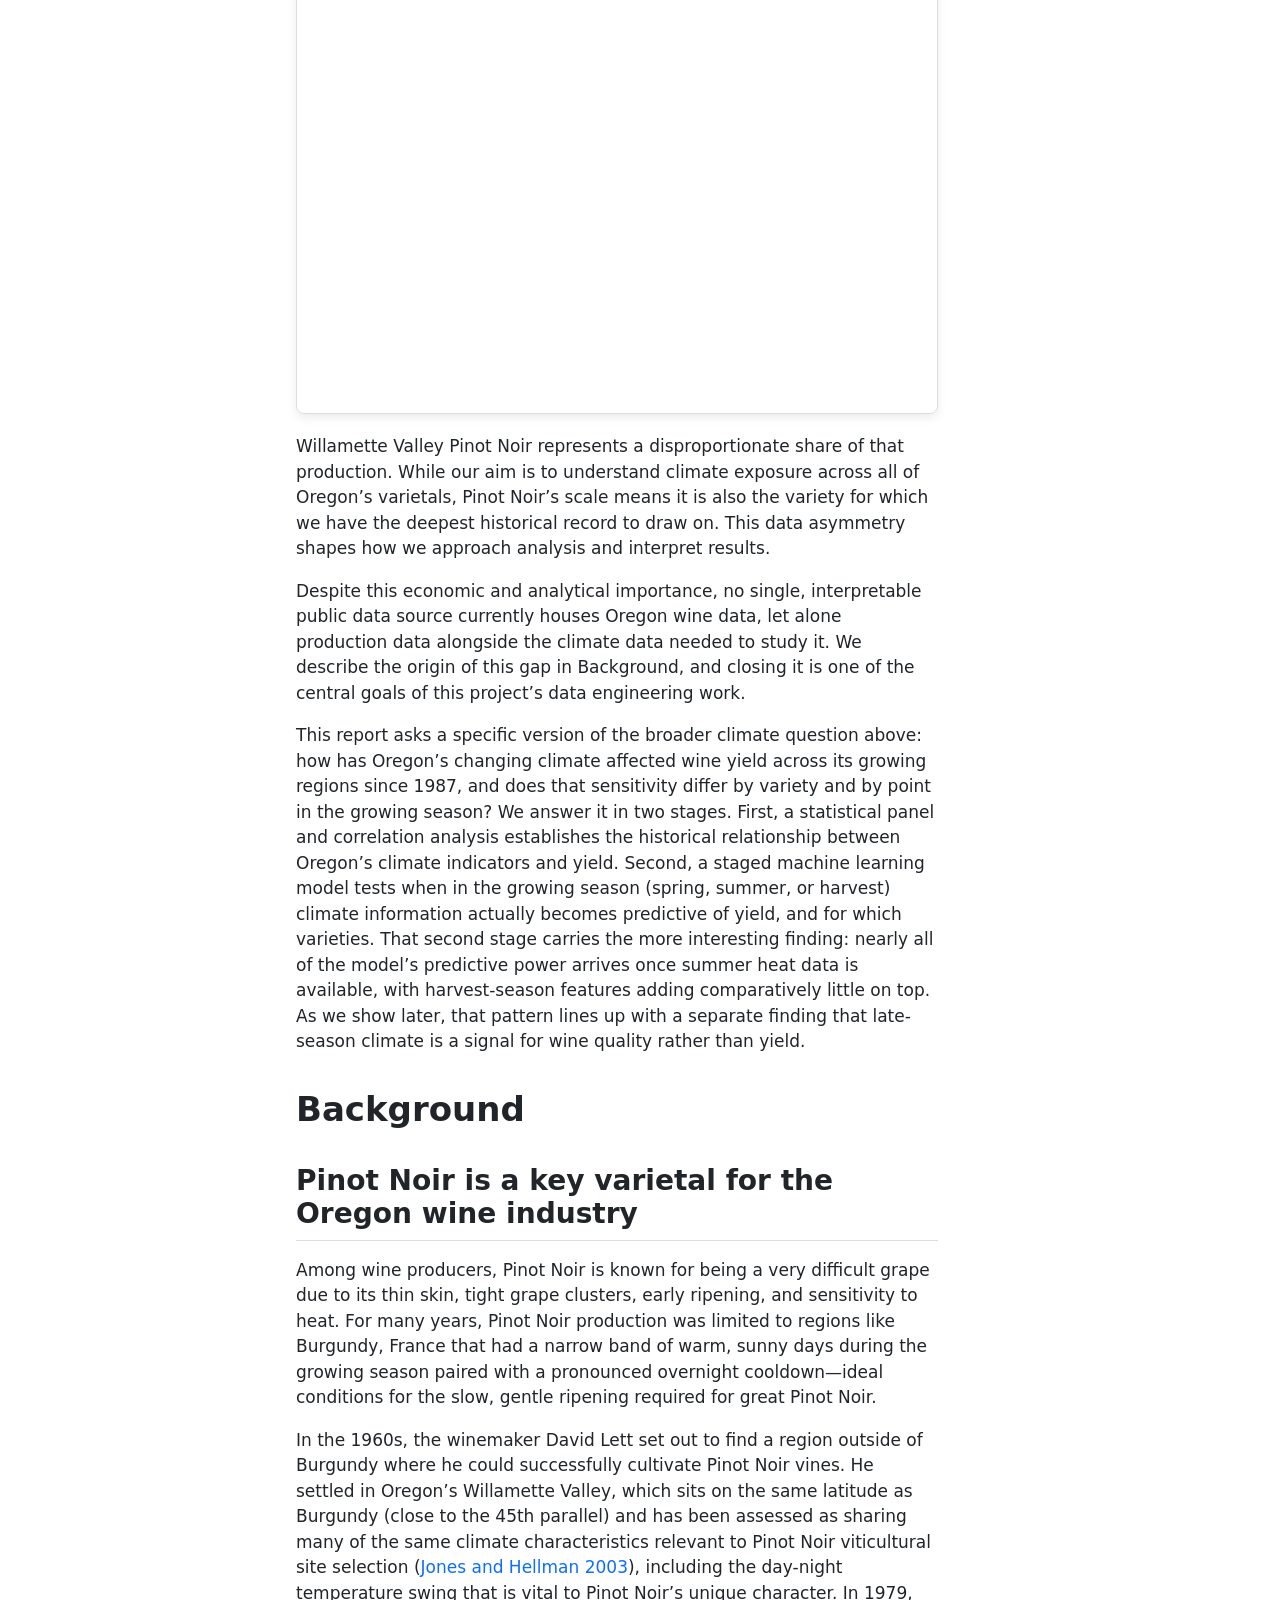
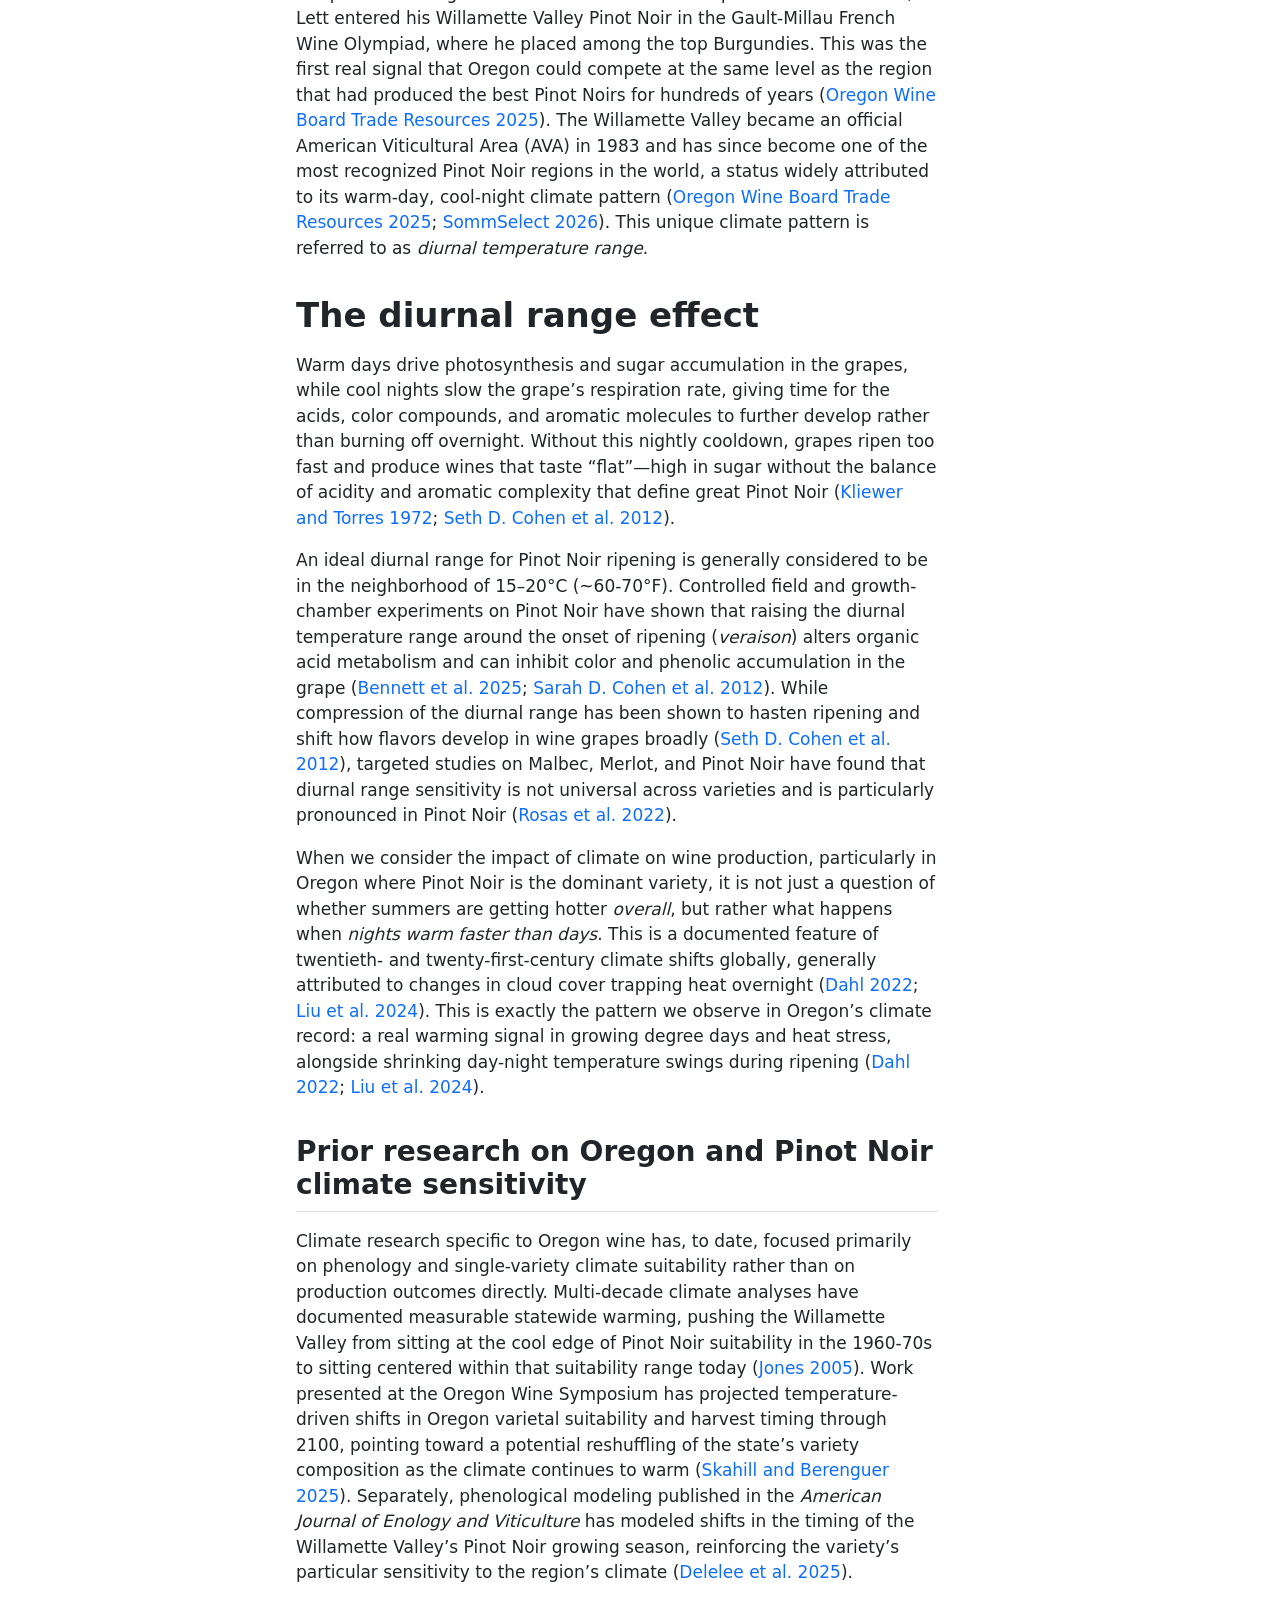
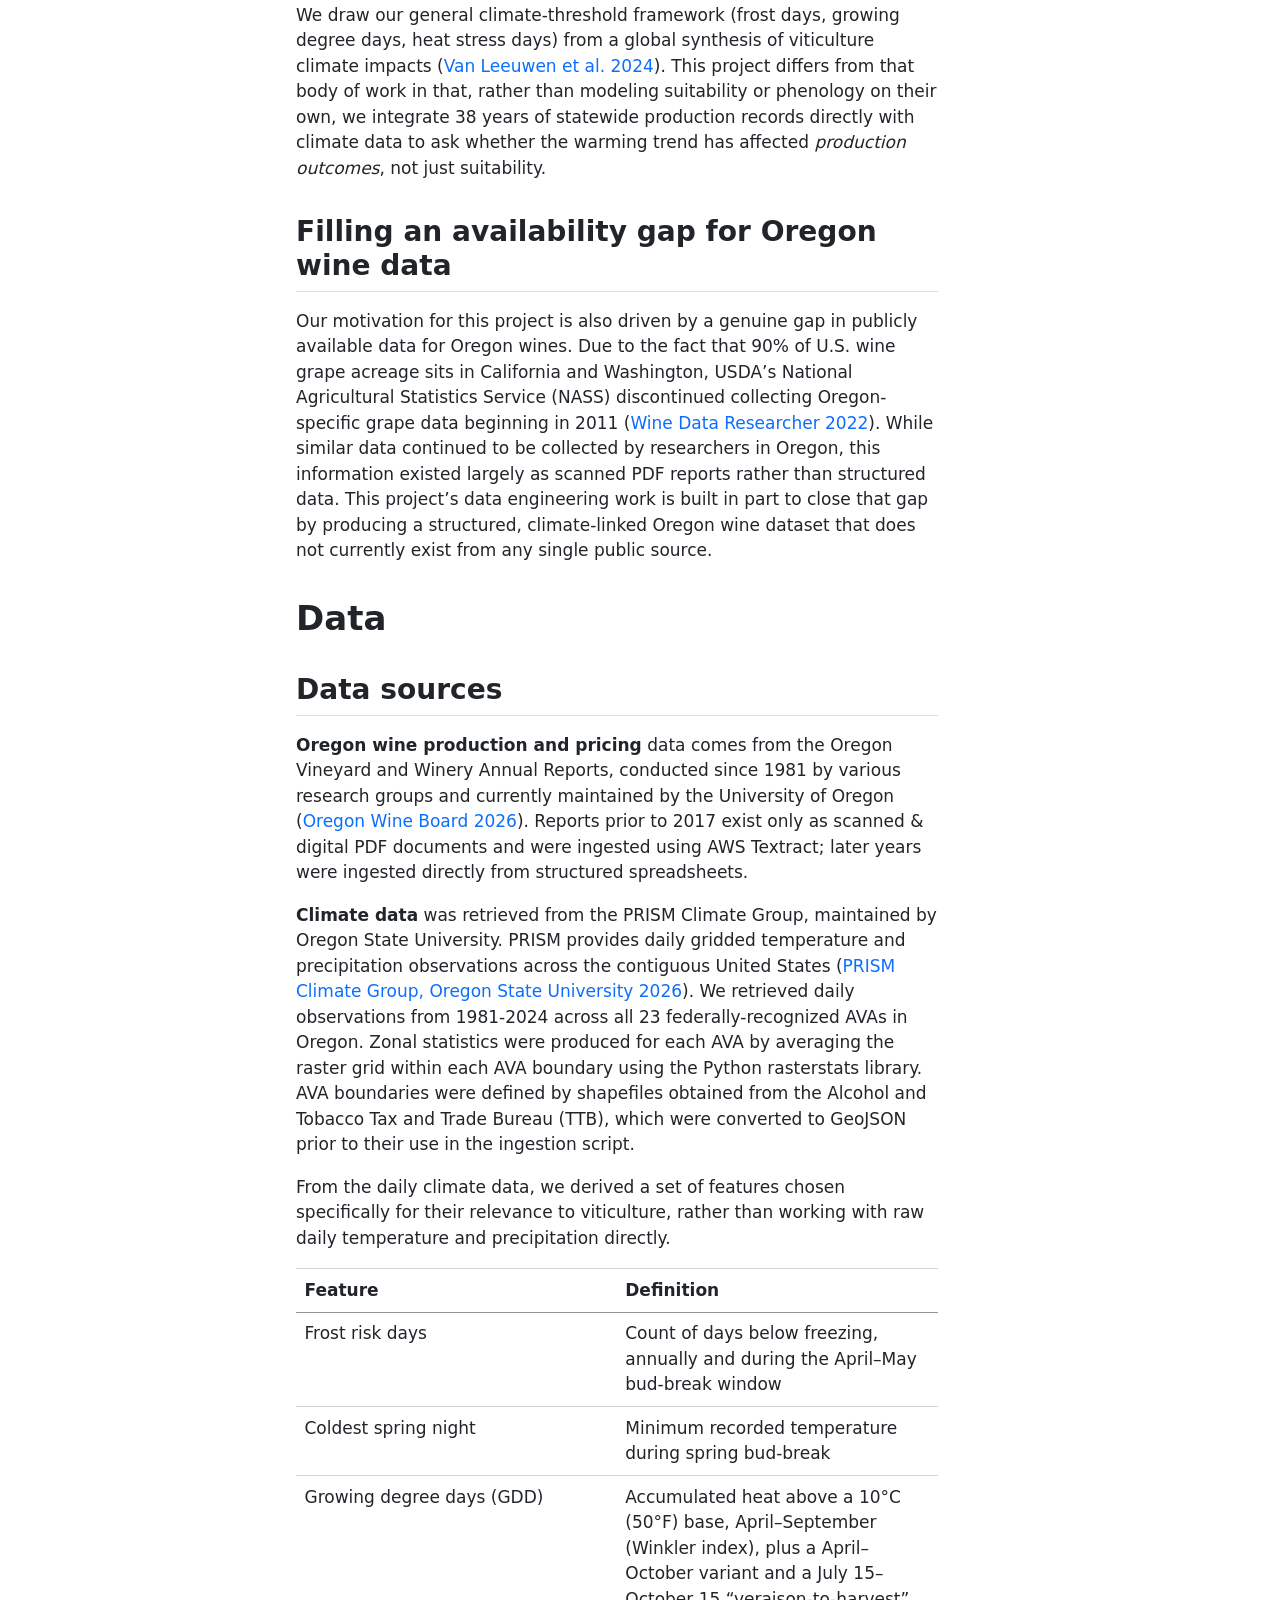
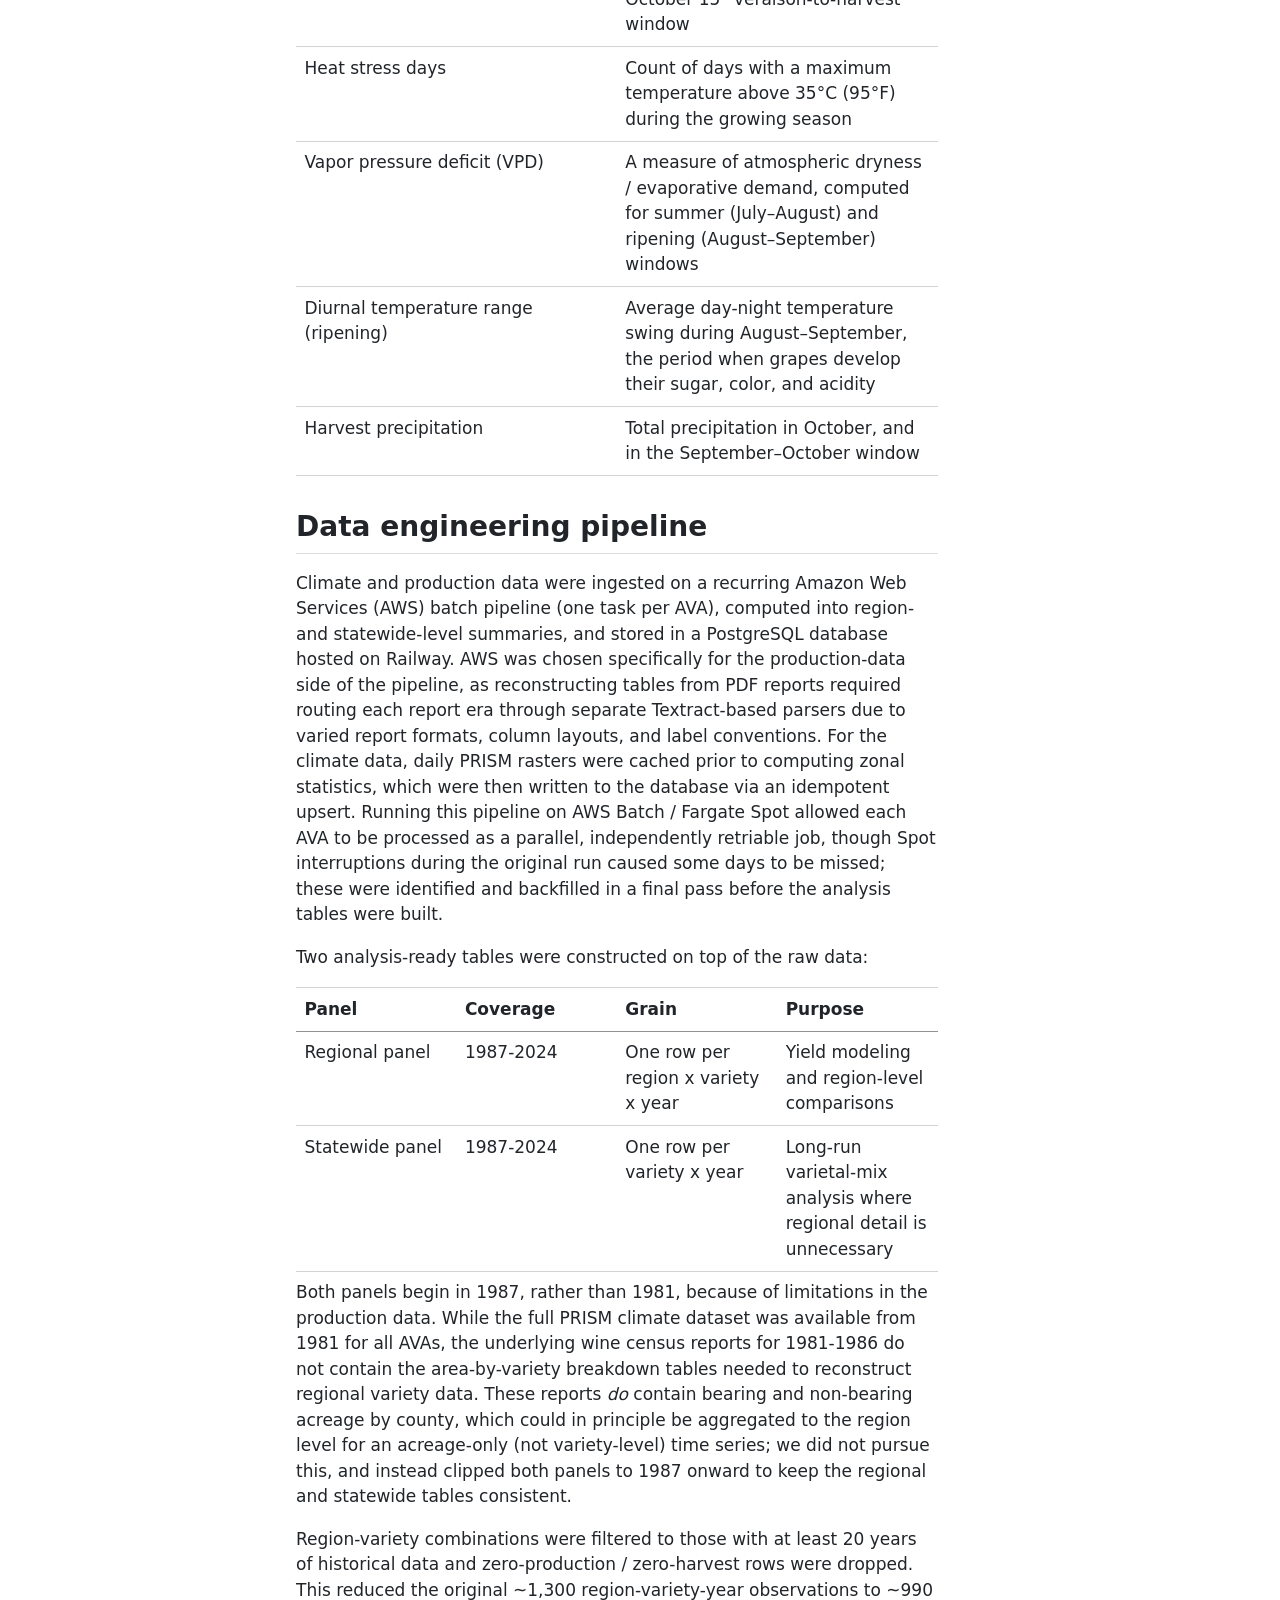
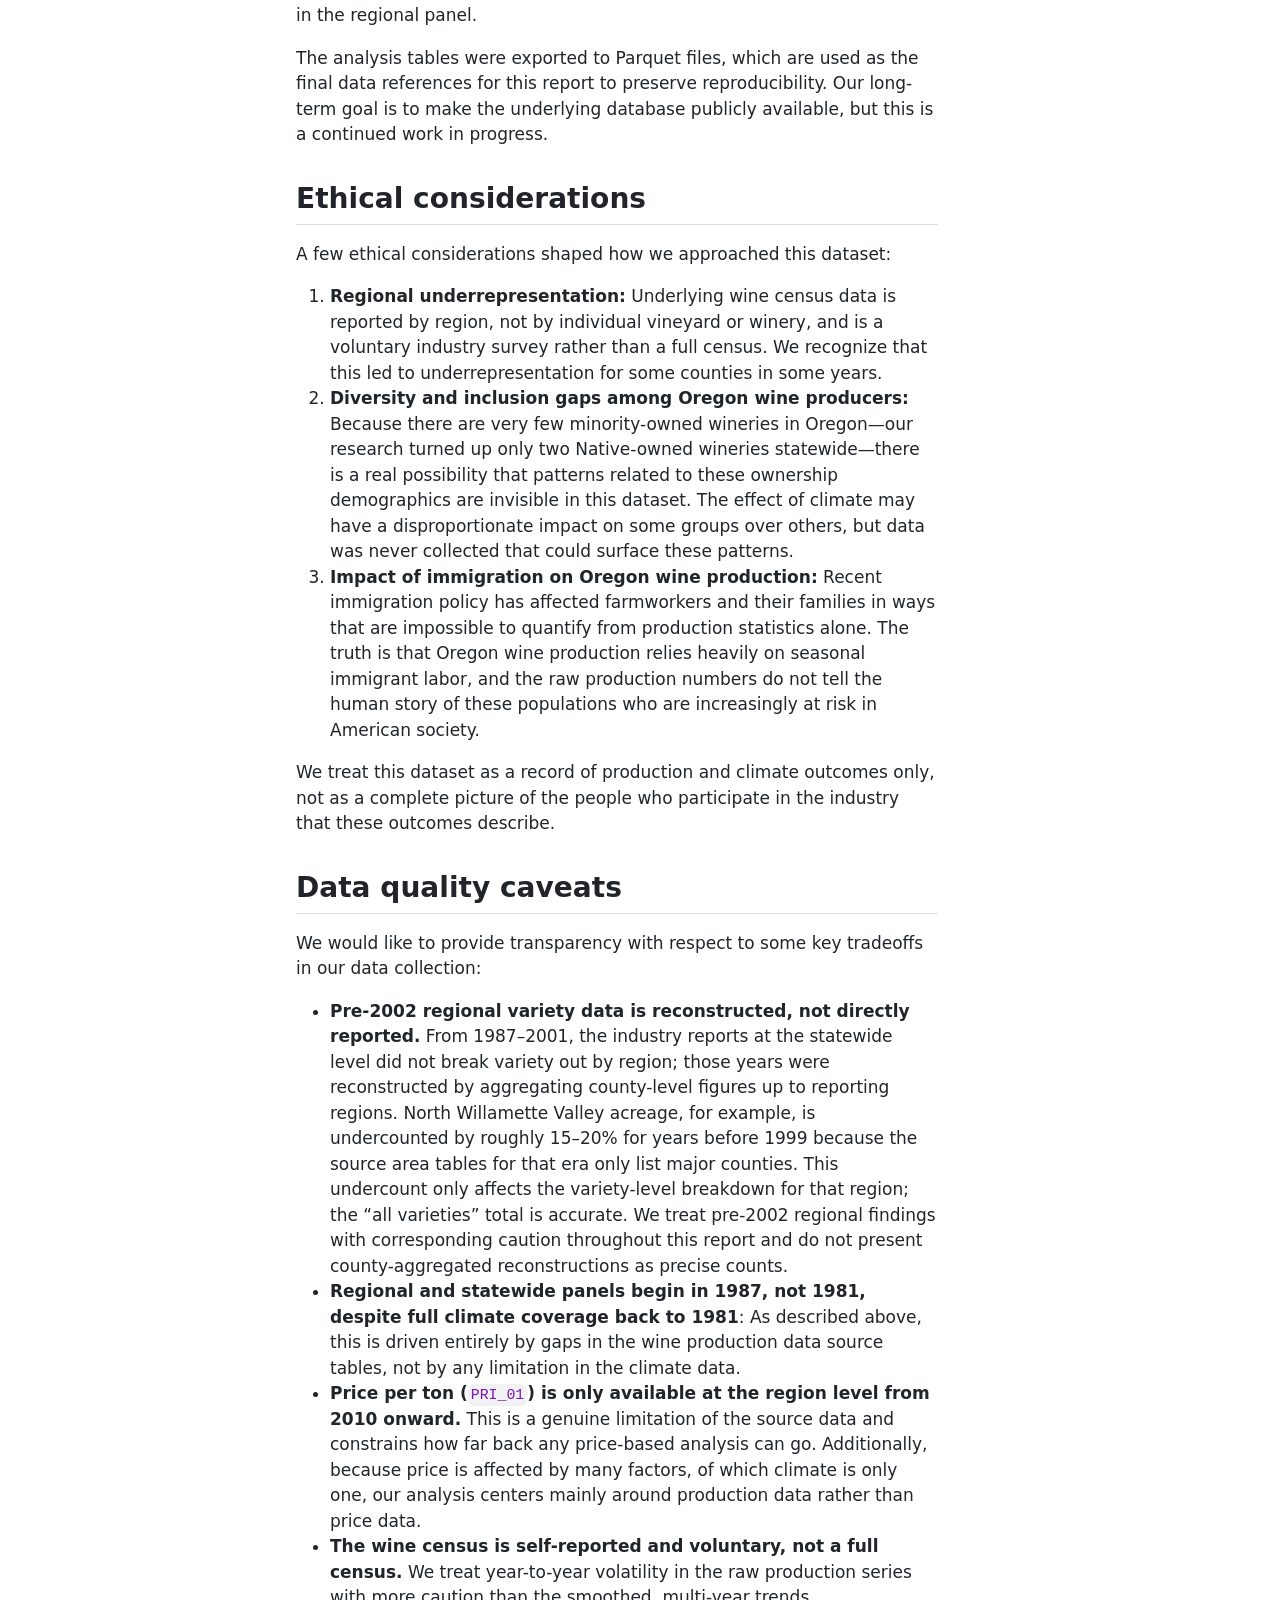
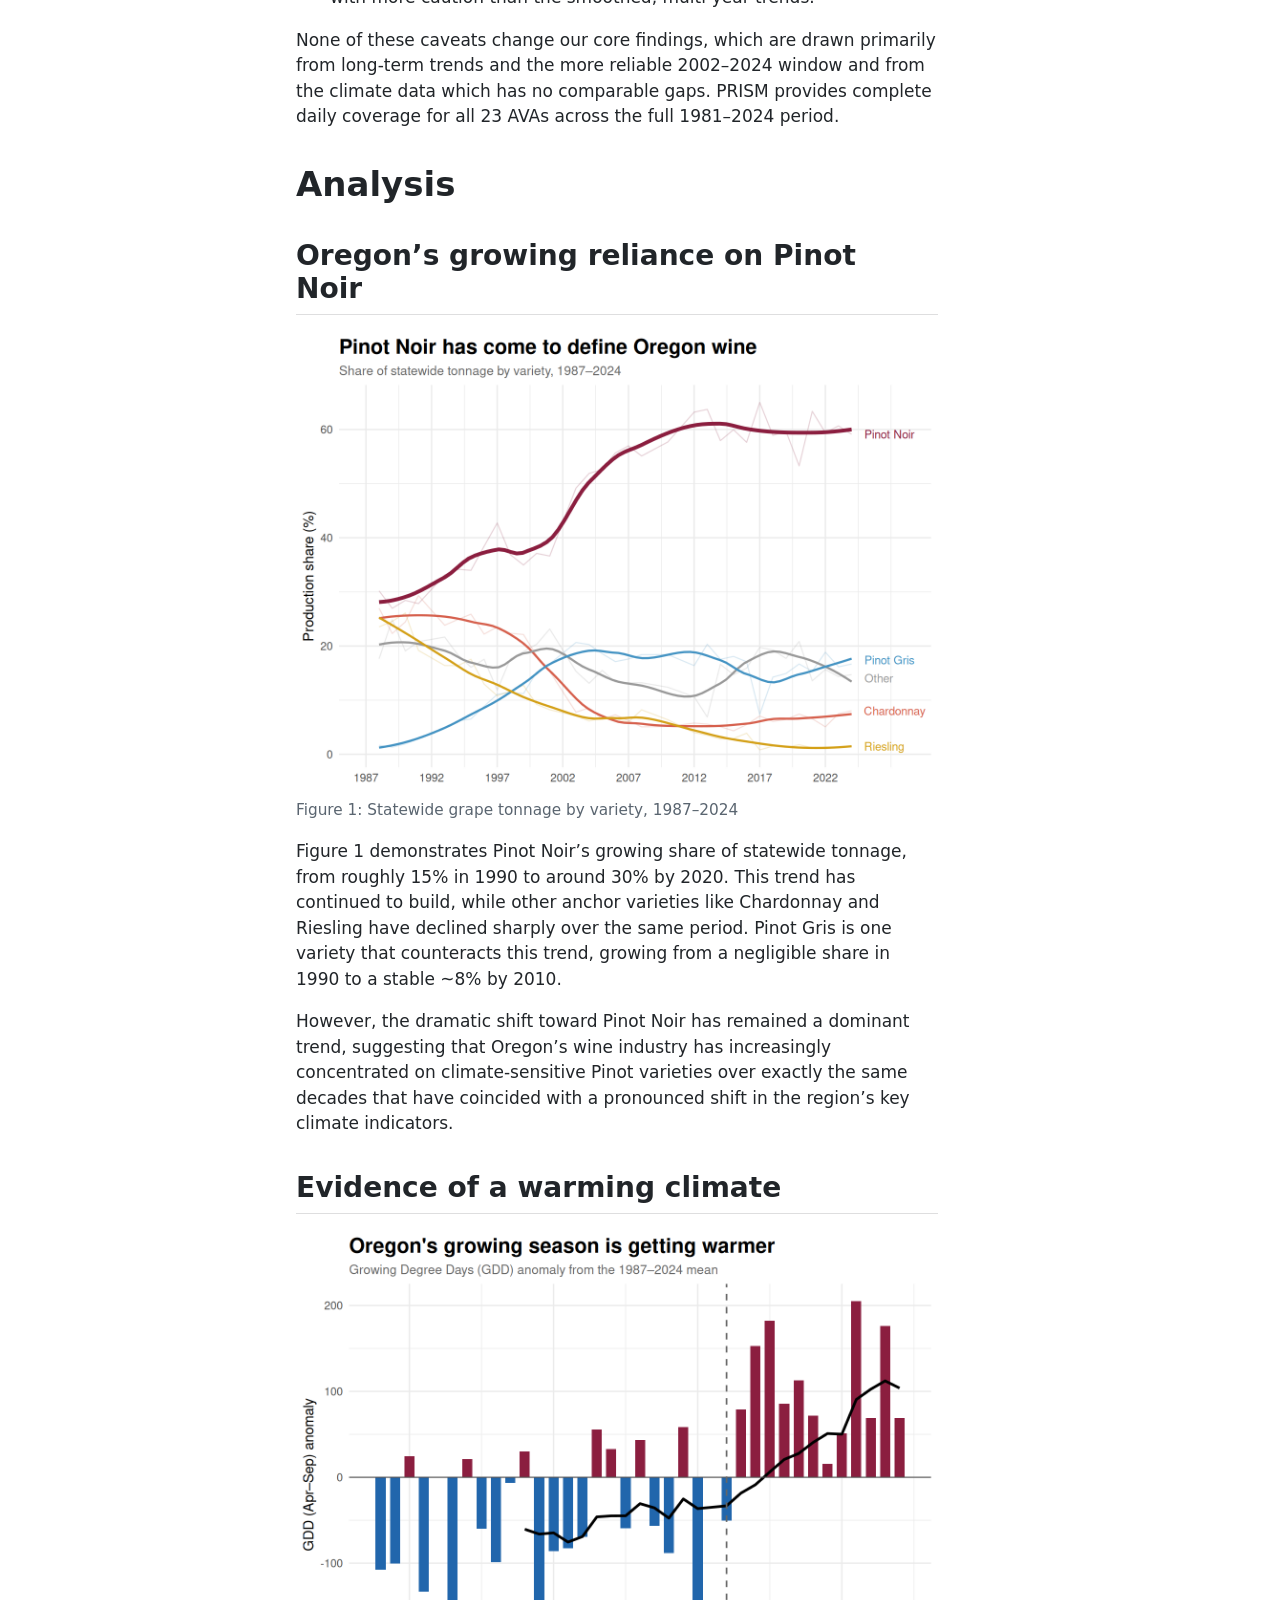
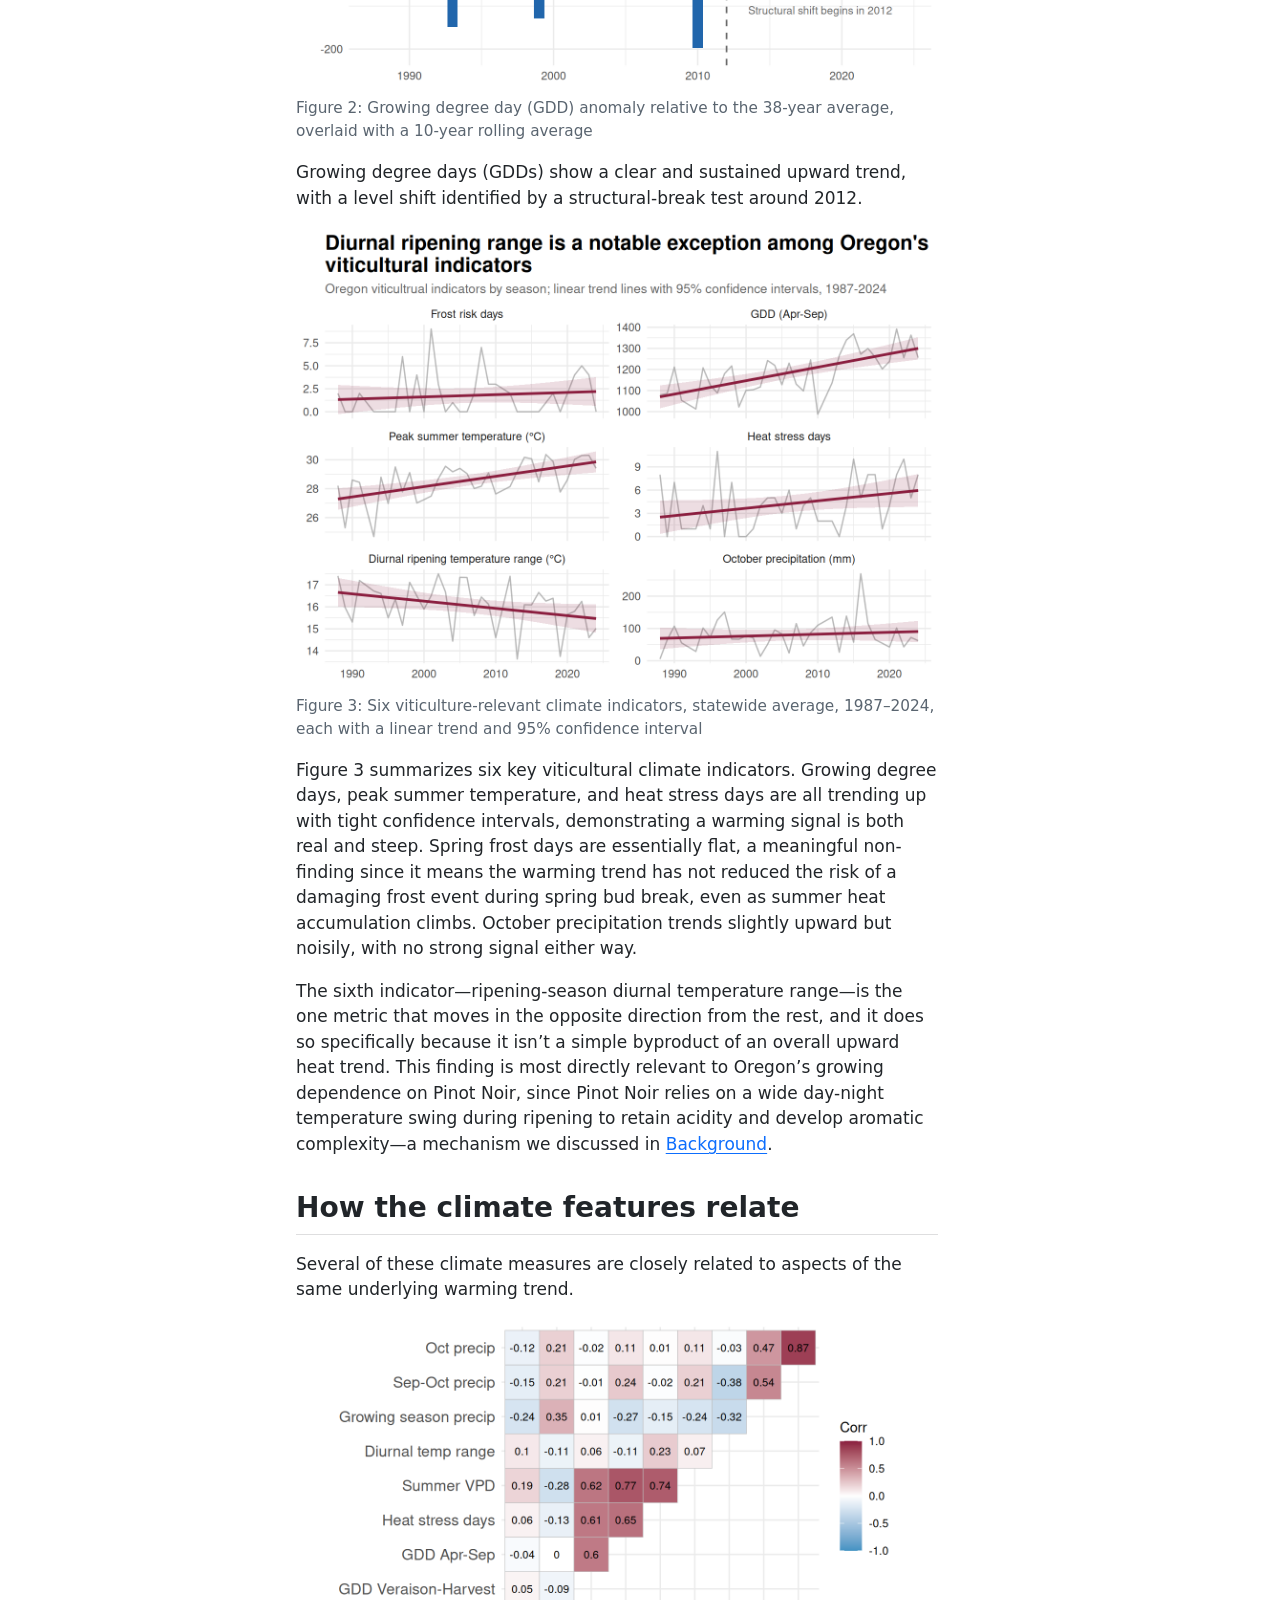
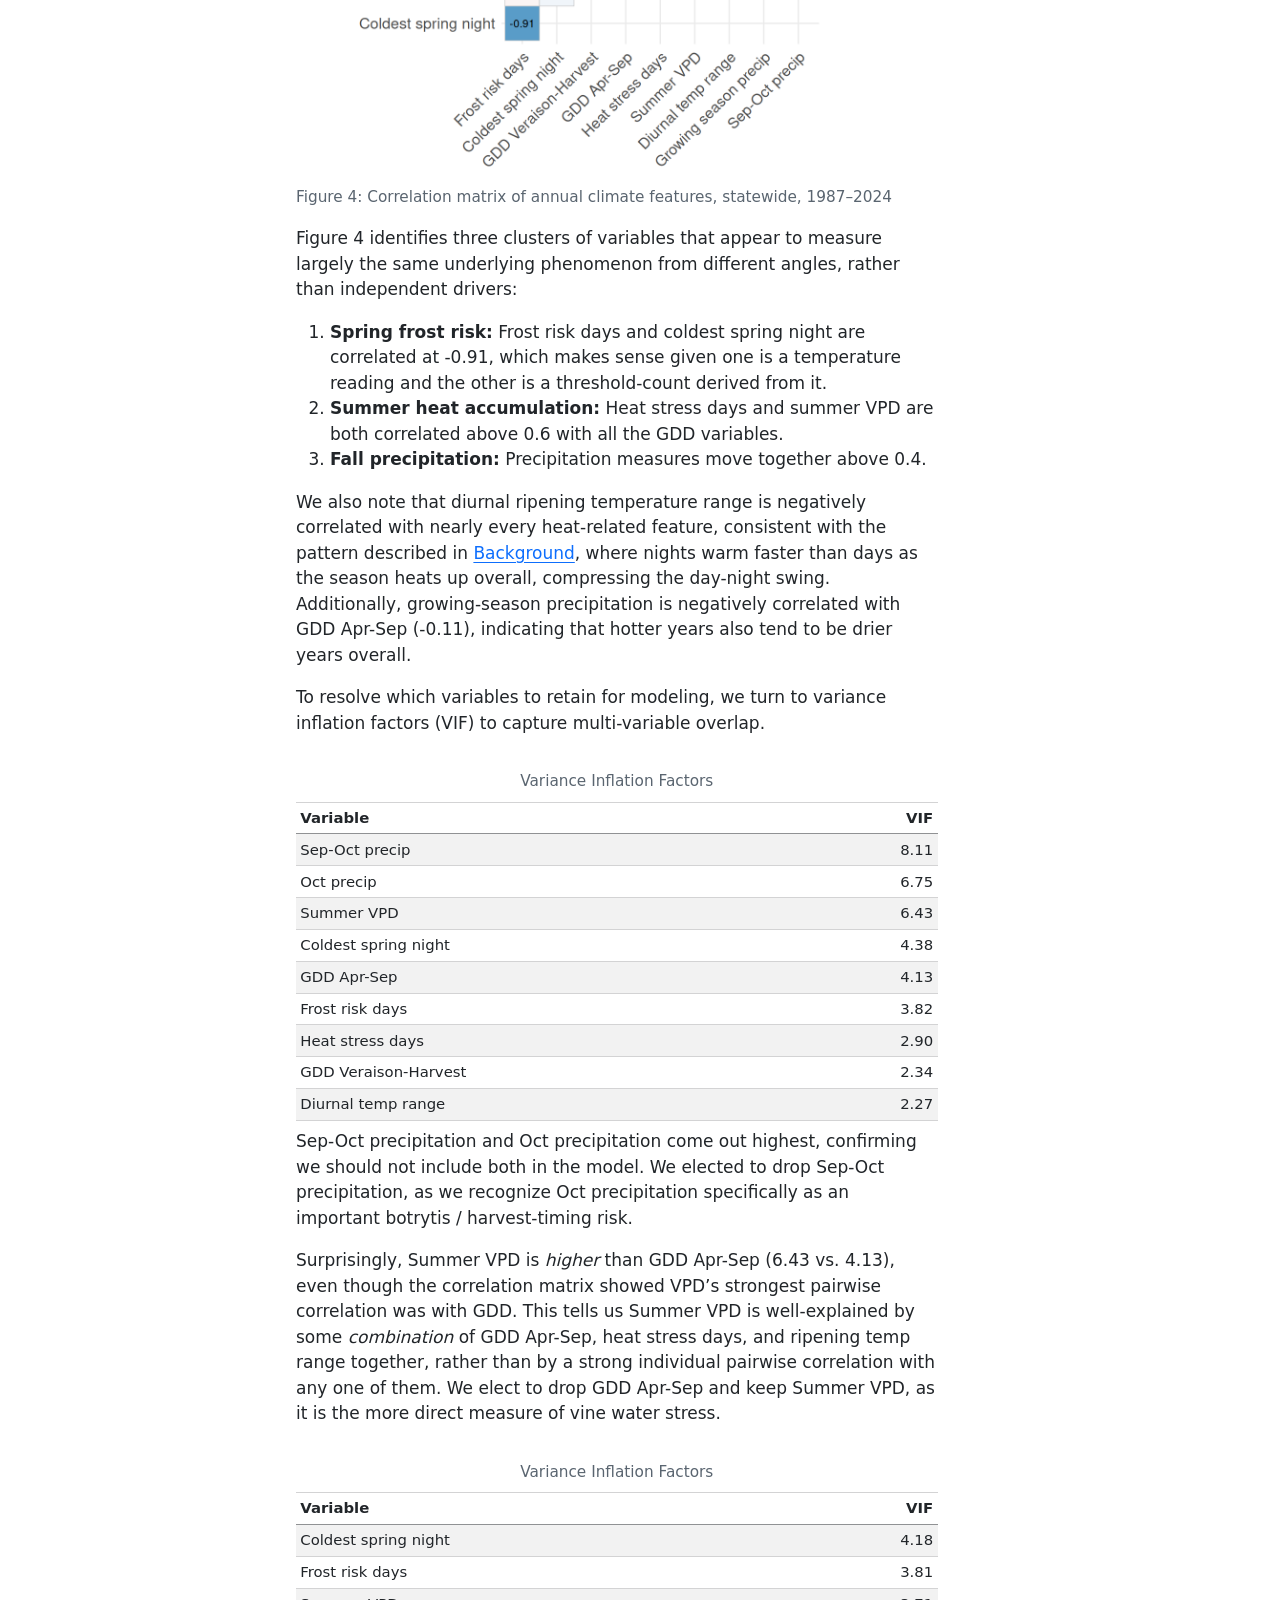
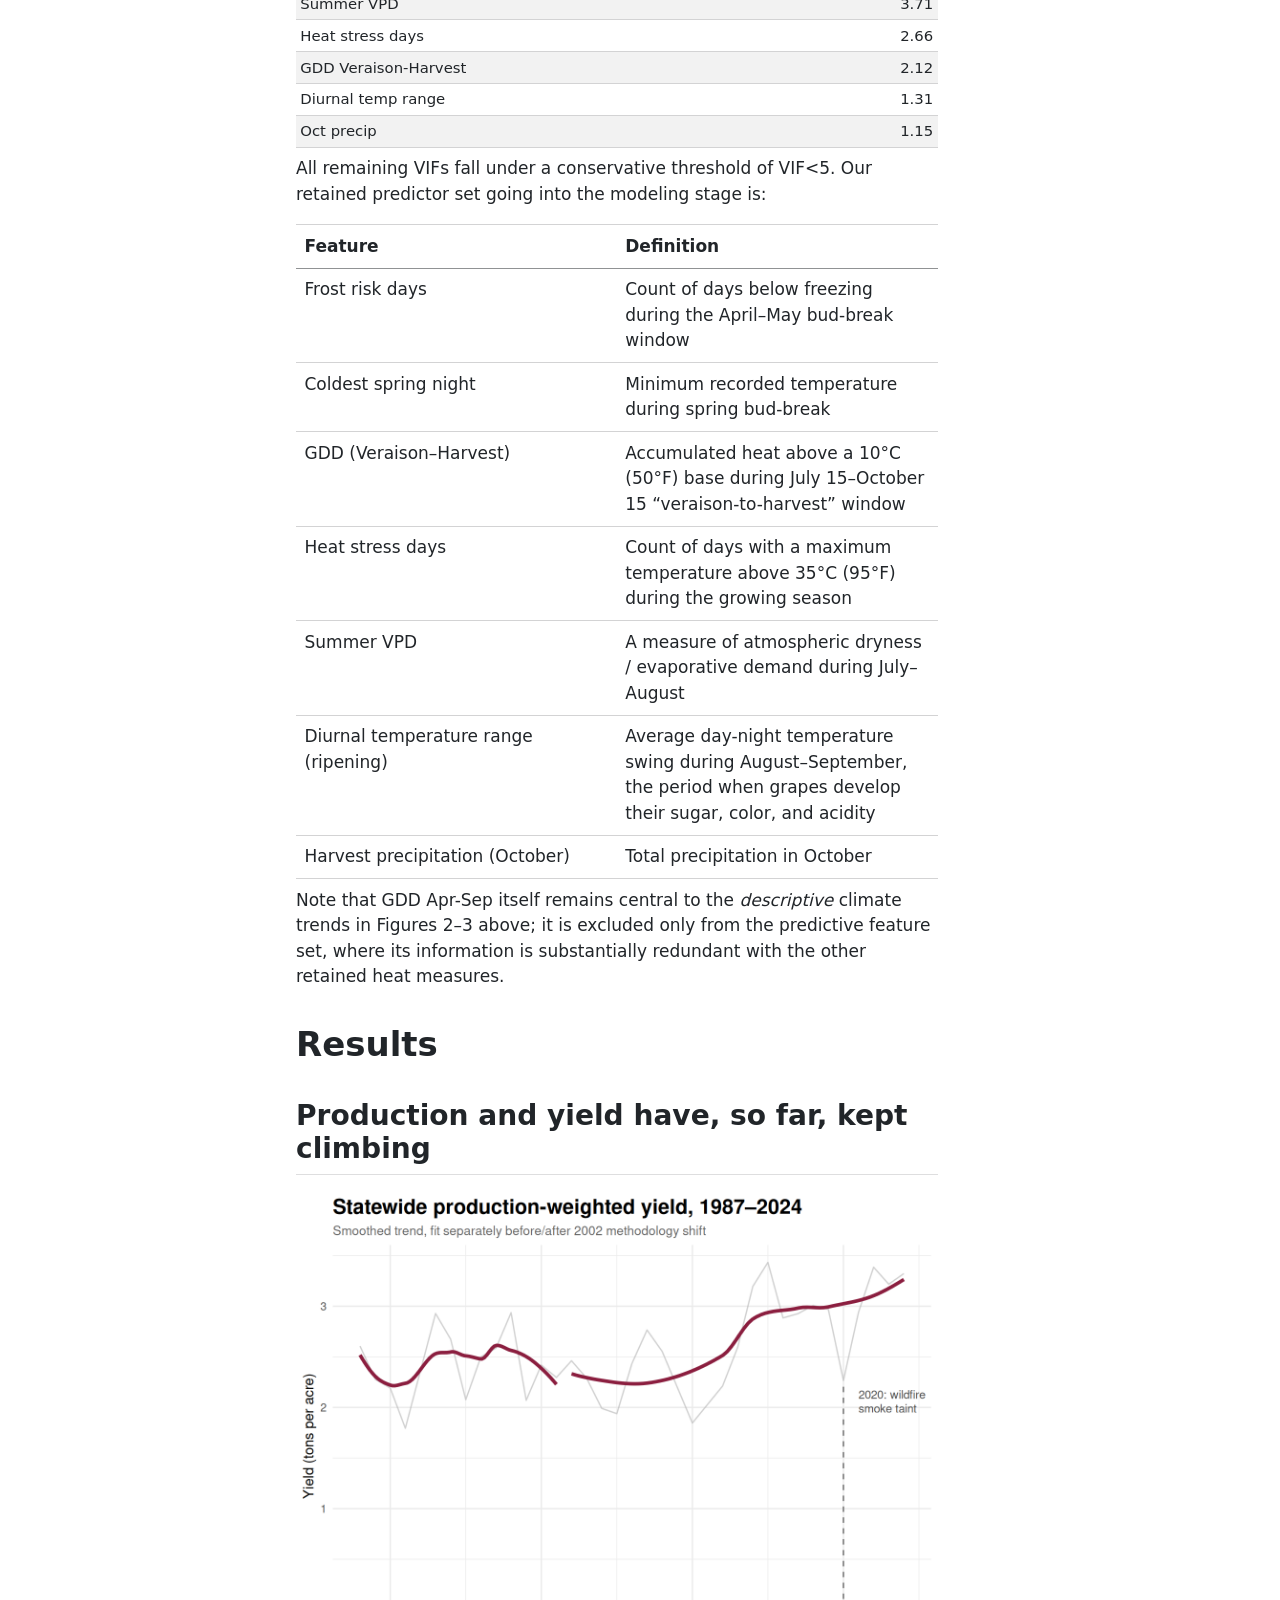
==== commit bff44b8b: "deploy: 5a16b01cafff0e09e01e09357f85ab2c2932c81e" ====
--- a/index.html
+++ b/index.html
@@ -375,7 +375,7 @@
 <section id="the-diurnal-range-effect" class="level1">
 <h1>The diurnal range effect</h1>
 <p>Warm days drive photosynthesis and sugar accumulation in the grapes, while cool nights slow the grape’s respiration rate, giving time for the acids, color compounds, and aromatic molecules to further develop rather than burning off overnight. Without this nightly cooldown, grapes ripen too fast and produce wines that taste “flat”—high in sugar without the balance of acidity and aromatic complexity that define great Pinot Noir <span class="citation" data-cites="kliewer1972 ajev2012dtr">(<a href="#ref-kliewer1972" role="doc-biblioref">Kliewer and Torres 1972</a>; <a href="#ref-ajev2012dtr" role="doc-biblioref">Seth D. Cohen et al. 2012</a>)</span>.</p>
-<p>An ideal diurnal range for Pinot Noir ripening is generally considered to be in the neighborhood of 15–20°C (~60-70°F). Controlled field and growth-chamber experiments on Pinot Noir have shown that raising the diurnal temperature range around the onset of ripening (<em>véraison</em>) alters organic acid metabolism and can inhibit color and phenolic accumulation in the grape <span class="citation" data-cites="frontiers2025bunchheating cohen2012jexpbot">(<a href="#ref-frontiers2025bunchheating" role="doc-biblioref"><span class="nocase">Bennett et al.</span> 2025</a>; <a href="#ref-cohen2012jexpbot" role="doc-biblioref">Sarah D. Cohen et al. 2012</a>)</span>. While compression of the diurnal range has been shown to hasten ripening and shift how flavors develop in wine grapes broadly <span class="citation" data-cites="ajev2012dtr">(<a href="#ref-ajev2012dtr" role="doc-biblioref">Seth D. Cohen et al. 2012</a>)</span>, targeted studies on Malbec, Merlot, and Pinot Noir have found that diurnal range sensitivity is not universal across varieties and is particularly pronounced in Pinot Noir <span class="citation" data-cites="pmc2022highTemp">(<a href="#ref-pmc2022highTemp" role="doc-biblioref">Rosas et al. 2022</a>)</span>.</p>
+<p>An ideal diurnal range for Pinot Noir ripening is generally considered to be in the neighborhood of 15–20°C (~60-70°F). Controlled field and growth-chamber experiments on Pinot Noir have shown that raising the diurnal temperature range around the onset of ripening (<em>veraison</em>) alters organic acid metabolism and can inhibit color and phenolic accumulation in the grape <span class="citation" data-cites="frontiers2025bunchheating cohen2012jexpbot">(<a href="#ref-frontiers2025bunchheating" role="doc-biblioref"><span class="nocase">Bennett et al.</span> 2025</a>; <a href="#ref-cohen2012jexpbot" role="doc-biblioref">Sarah D. Cohen et al. 2012</a>)</span>. While compression of the diurnal range has been shown to hasten ripening and shift how flavors develop in wine grapes broadly <span class="citation" data-cites="ajev2012dtr">(<a href="#ref-ajev2012dtr" role="doc-biblioref">Seth D. Cohen et al. 2012</a>)</span>, targeted studies on Malbec, Merlot, and Pinot Noir have found that diurnal range sensitivity is not universal across varieties and is particularly pronounced in Pinot Noir <span class="citation" data-cites="pmc2022highTemp">(<a href="#ref-pmc2022highTemp" role="doc-biblioref">Rosas et al. 2022</a>)</span>.</p>
 <p>When we consider the impact of climate on wine production, particularly in Oregon where Pinot Noir is the dominant variety, it is not just a question of whether summers are getting hotter <em>overall</em>, but rather what happens when <em>nights warm faster than days</em>. This is a documented feature of twentieth- and twenty-first-century climate shifts globally, generally attributed to changes in cloud cover trapping heat overnight <span class="citation" data-cites="ucs2022nights liu2024dtr">(<a href="#ref-ucs2022nights" role="doc-biblioref">Dahl 2022</a>; <a href="#ref-liu2024dtr" role="doc-biblioref"><span class="nocase">Liu et al.</span> 2024</a>)</span>. This is exactly the pattern we observe in Oregon’s climate record: a real warming signal in growing degree days and heat stress, alongside shrinking day-night temperature swings during ripening <span class="citation" data-cites="ucs2022nights liu2024dtr">(<a href="#ref-ucs2022nights" role="doc-biblioref">Dahl 2022</a>; <a href="#ref-liu2024dtr" role="doc-biblioref"><span class="nocase">Liu et al.</span> 2024</a>)</span>.</p>
 <section id="prior-research-on-oregon-and-pinot-noir-climate-sensitivity" class="level2">
 <h2 class="anchored" data-anchor-id="prior-research-on-oregon-and-pinot-noir-climate-sensitivity">Prior research on Oregon and Pinot Noir climate sensitivity</h2>
@@ -416,7 +416,7 @@
 </tr>
 <tr class="odd">
 <td>Growing degree days (GDD)</td>
-<td>Accumulated heat above a 10°C (50°F) base, April–September (Winkler index), plus a April–October variant and a July 15–October 15 “véraison-to-harvest” window</td>
+<td>Accumulated heat above a 10°C (50°F) base, April–September (Winkler index), plus a April–October variant and a July 15–October 15 “veraison-to-harvest” window</td>
 </tr>
 <tr class="even">
 <td>Heat stress days</td>
@@ -612,7 +612,7 @@
 </table>
 </div>
 </div>
-<p>Sep-Oct precipitation and Oct precipitation come out highest, confirming we should not include both in the model. We elected to drop Sep-Oct precipitation, as we recognize Oct precipiatation specifically as an important botrytis / harvest-timing risk.</p>
+<p>Sep-Oct precipitation and Oct precipitation come out highest, confirming we should not include both in the model. We elected to drop Sep-Oct precipitation, as we recognize Oct precipitation specifically as an important botrytis / harvest-timing risk.</p>
 <p>Surprisingly, Summer VPD is <em>higher</em> than GDD Apr-Sep (6.43 vs.&nbsp;4.13), even though the correlation matrix showed VPD’s strongest pairwise correlation was with GDD. This tells us Summer VPD is well-explained by some <em>combination</em> of GDD Apr-Sep, heat stress days, and ripening temp range together, rather than by a strong individual pairwise correlation with any one of them. We elect to drop GDD Apr-Sep and keep Summer VPD, as it is the more direct measure of vine water stress.</p>
 <div class="cell">
 <div class="cell-output-display">
@@ -679,8 +679,8 @@
 <td>Minimum recorded temperature during spring bud-break</td>
 </tr>
 <tr class="odd">
-<td>GDD (Véraison–Harvest)</td>
-<td>Accumulated heat above a 10°C (50°F) base during July 15–October 15 “véraison-to-harvest” window</td>
+<td>GDD (Veraison–Harvest)</td>
+<td>Accumulated heat above a 10°C (50°F) base during July 15–October 15 “veraison-to-harvest” window</td>
 </tr>
 <tr class="even">
 <td>Heat stress days</td>
@@ -733,7 +733,7 @@
 <p>We see a dramatic dip in Pinot Noir yield in 2020 while Pinot Gris and Chardonnay barely register the disruption comparatively. This selective impact is consistent with wildfire smoke taint, which binds more readily to red wine grapes because of their extended skin-contact fermentation process than to white wine production; anecdotally, 2020 also drove some producers toward “white Pinot” as a workaround, itself a sign of the industry’s adaptive capacity.</p>
 <p>All varieties rebound to new all-time highs within three years. Indeed, outside of that one disrupted year, yield for Pinot Noir and the other key varieties has held steady or trended upward statewide, and the same holds when the data is cut by region instead of variety in Figure 7 (below). The historical pattern demonstrates that, within the range of GDD and heat stress Oregon has experienced thus far, warmer conditions have generally corresponded with higher yields per acre across nearly every variety and region.</p>
 <p>However, this pattern is not uniform across varieties. Pinot Gris demonstrated the largest yield gain of the four key varieties (roughly a 35% increase), with Pinot Noir close behind (44%) and Chardonnay more modest (34%). In contrast, Riesling shows essentially no relationship between yield and warmth of the growing season (-2%). This could be attributed to the fact that its production is concentrated largely in the cooler North Willamette Valley that rarely experiences the warmer end of the state’s climate range.</p>
-<p>We also note that Pinot Gris’ rising share of statewide production (Figure 1) is attributable not not only to an increasing share of planted acres, but also because this variety appears to yield higher volumes in the warmer seasons that are becoming increasingly common in Oregon.</p>
+<p>We also note that Pinot Gris’ rising share of statewide production (Figure 1) is attributable not only to an increasing share of planted acres, but also because this variety appears to yield higher volumes in the warmer seasons that are becoming increasingly common in Oregon.</p>
 <div class="cell">
 <div class="cell-output-display">
 <div class="quarto-figure quarto-figure-center">
@@ -1149,7 +1149,7 @@
 <p>Figure 12 makes this tension concrete. The metric the industry measures and reports every year, yield, has moved in one direction. The metric that actually explains why Oregon built its reputation on Pinot Noir in the first place has moved in the other, and it does not appear anywhere in Oregon’s production statistics. Our machine learning results reinforce just how real that separation is: ripening diurnal range did not rank among the top five most important features for predicting yield at any stage of the growing season, including the harvest-stage model where it was directly available to the model as a feature. A grower, or a researcher, looking at yield alone has no reason to suspect anything has changed.</p>
 <p>That resilience is also not evenly distributed across varieties, and this is where the machine learning phase added something the statistical analysis alone could only gesture toward. When climate information was thin, in the spring-only model, the model fell back almost entirely on which variety it was predicting rather than on climate itself, direct evidence that variety identity, not climate, is the first-order determinant of yield outcomes at this stage of Oregon’s warming. Once summer climate features entered, growing degree days emerged as a genuine second contributor alongside variety, but variety identity remained the single most important feature at every stage we tested, spring, summer, and harvest alike. And the residual diagnostics showed that the varieties the model struggles to characterize, Cabernet Sauvignon, Merlot, and Pinot Blanc in particular, are disproportionately the state’s minor plantings. We have the least reliable climate-sensitivity evidence for exactly the varieties with the smallest foothold to begin with, and the thinnest historical record to learn from.</p>
 <p>Our post-2020 case study reinforces this same theme from a different angle, and complicates the simplest version of it. If weather were leaving a uniform mark across varieties, we would expect the variety our earlier analysis flagged as hit hardest by 2020 wildfire smoke, Pinot Noir, to also be the hardest for a climate model to explain across the recovery years that followed. It is not. Once the window widens to 2020 through 2024, Pinot Noir’s yield is among the best-explained of any variety, and consistently better than a climate-only model would predict, evidence of a genuine recovery rather than a lingering instability. The varieties our summer model struggles with most across this same period, Pinot Blanc and Riesling, are not the ones the smoke-taint story would have predicted, and Pinot Blanc’s result rests on a sample too thin to weigh heavily on its own. Weather does appear to leave a more visible mark on some varieties than others, in other words, but not necessarily the ones a single dramatic year would lead us to expect, and not always for reasons a climate-and-variety model alone can identify.</p>
-<p>Read alongside the industry’s own documented response, an interesting picture emerges.Over three decades, the consolidation around Pinot Noir and the decline in Chardonnay and Riesling shares occurred over the same period that Oregon’s climate indicators shifted. Pinot Noir shows a moderate positive yield relationship with heat accumulation in our data, comparable to Pinot Gris and stronger than several other varieties, so nothing in our yield findings suggests this consolidation has come at a yield cost. But the diurnal-range finding is the one piece of evidence in this entire report that has not yet shown up in a production number, a leading indicator for a wine-quality risk that a yield-only model, ours included, is structurally unable to see.</p>
+<p>Read alongside the industry’s own documented response, an interesting picture emerges. Over three decades, the consolidation around Pinot Noir and the decline in Chardonnay and Riesling shares occurred over the same period that Oregon’s climate indicators shifted. Pinot Noir shows a moderate positive yield relationship with heat accumulation in our data, comparable to Pinot Gris and stronger than several other varieties, so nothing in our yield findings suggests this consolidation has come at a yield cost. But the diurnal-range finding is the one piece of evidence in this entire report that has not yet shown up in a production number, a leading indicator for a wine-quality risk that a yield-only model, ours included, is structurally unable to see.</p>
 <section id="limitations" class="level2">
 <h2 class="anchored" data-anchor-id="limitations">Limitations</h2>
 <p>Several limitations shape how far these findings should be read. Our usable machine learning sample, roughly 1,000 region-by-variety-year observations after filtering, is small enough that individual thin varieties carry real uncertainty even after correcting for class imbalance through inverse-frequency sample weighting; we verified this weighting scheme against the alternative of synthetic oversampling (SMOTE) and found it produced more consistent train and test distributions for this dataset. An R² below 0.07 at every stage means our model should be read as evidence about where and for which varieties climate signal is present in the yield record, not as a production-forecasting tool. Umpqua’s yield pattern, flat and among the lowest of any region despite being the third-warmest by growing degree days, remains unexplained by the climate variables in our dataset and is flagged rather than resolved. Because yield was our only modeled outcome, these results say nothing directly about price or the qualitative characteristics that matter most to Oregon’s fine wine reputation, a limitation that is itself consistent with, rather than in tension with, our finding that harvest-window features added no predictive value for yield specifically.</p>
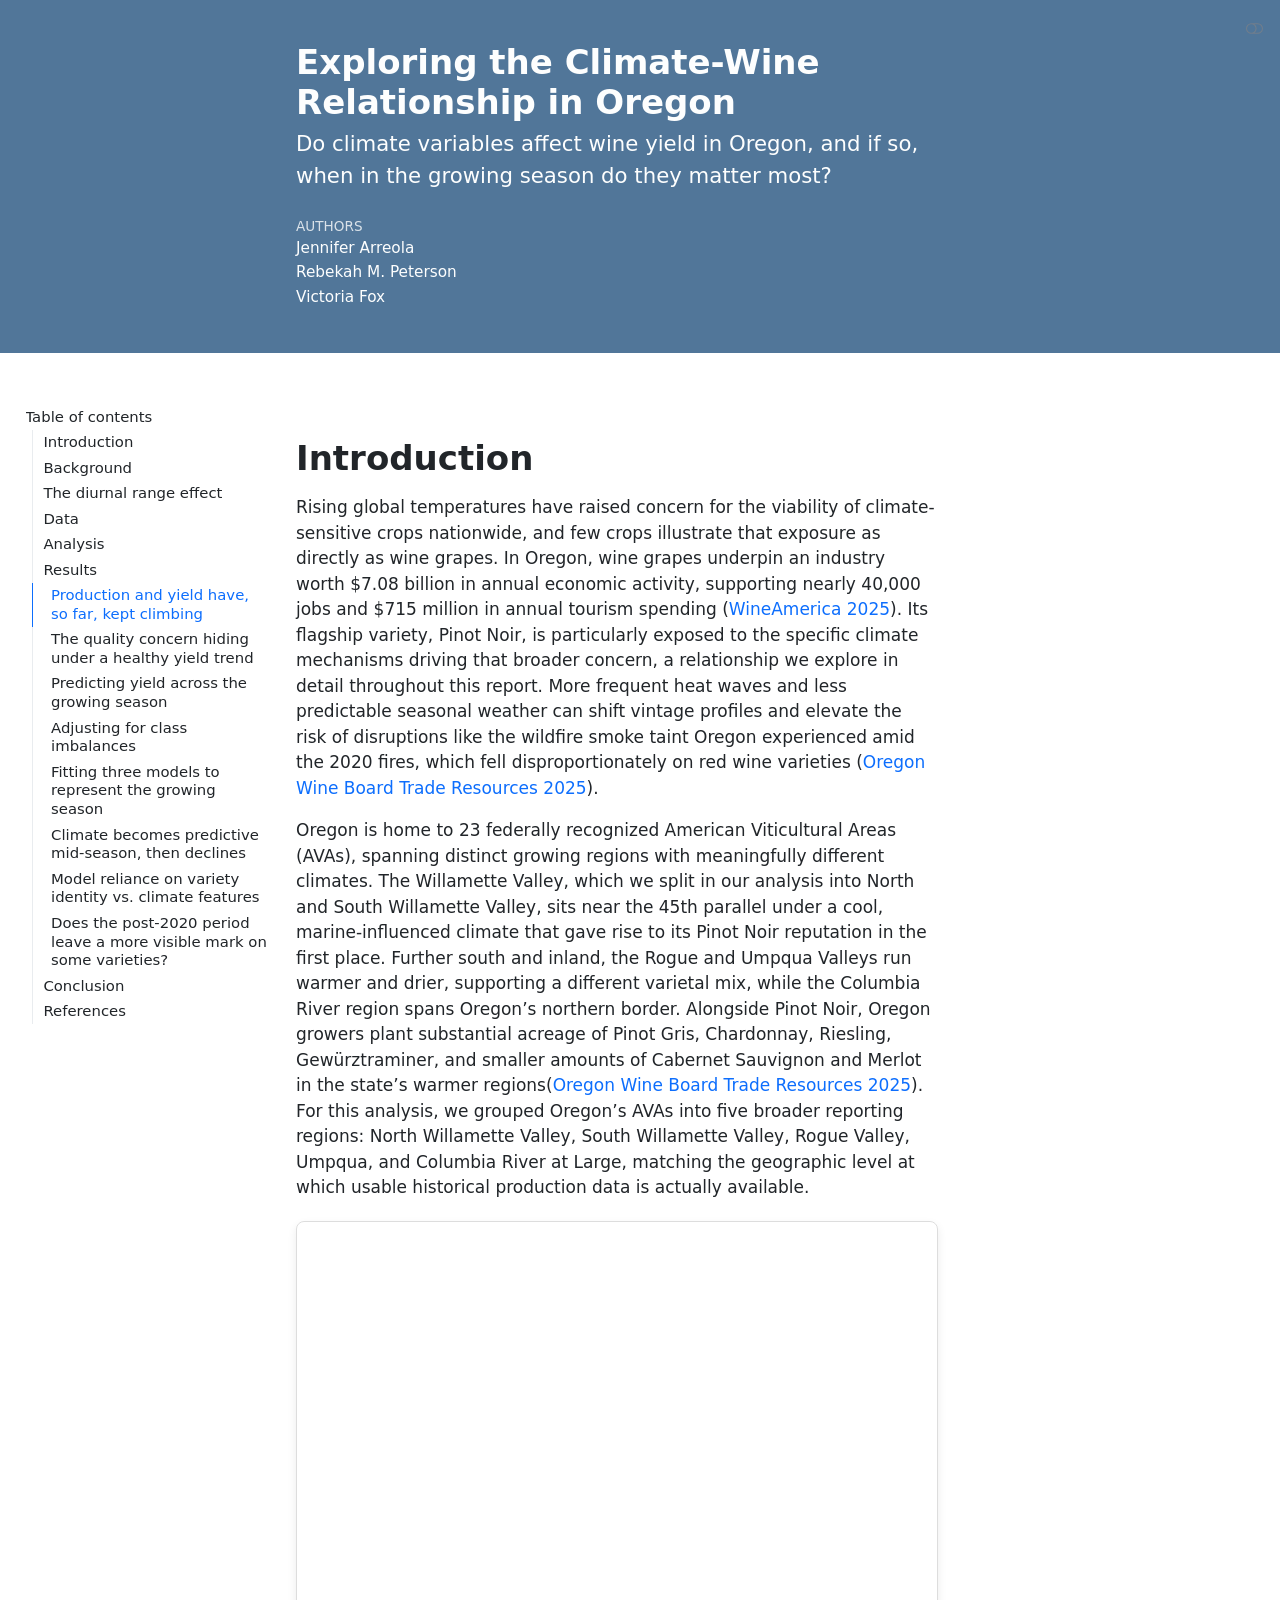
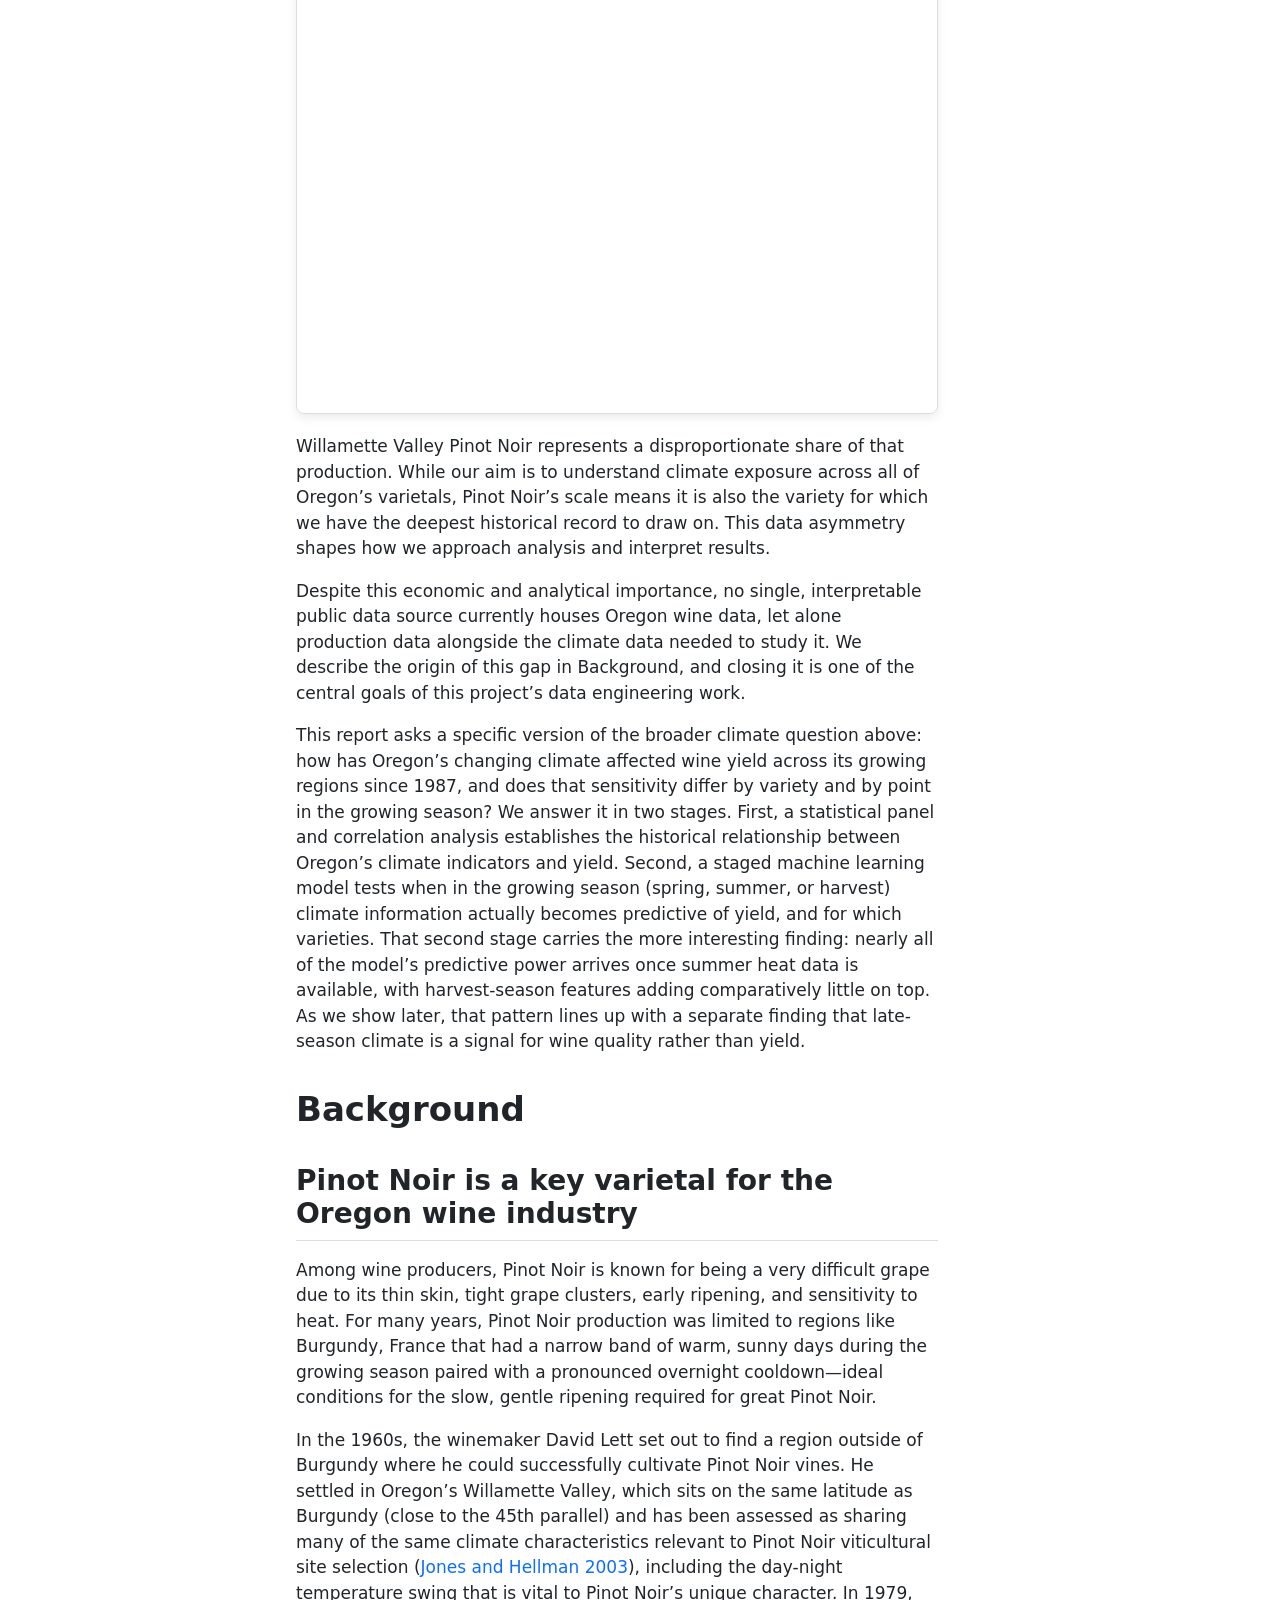
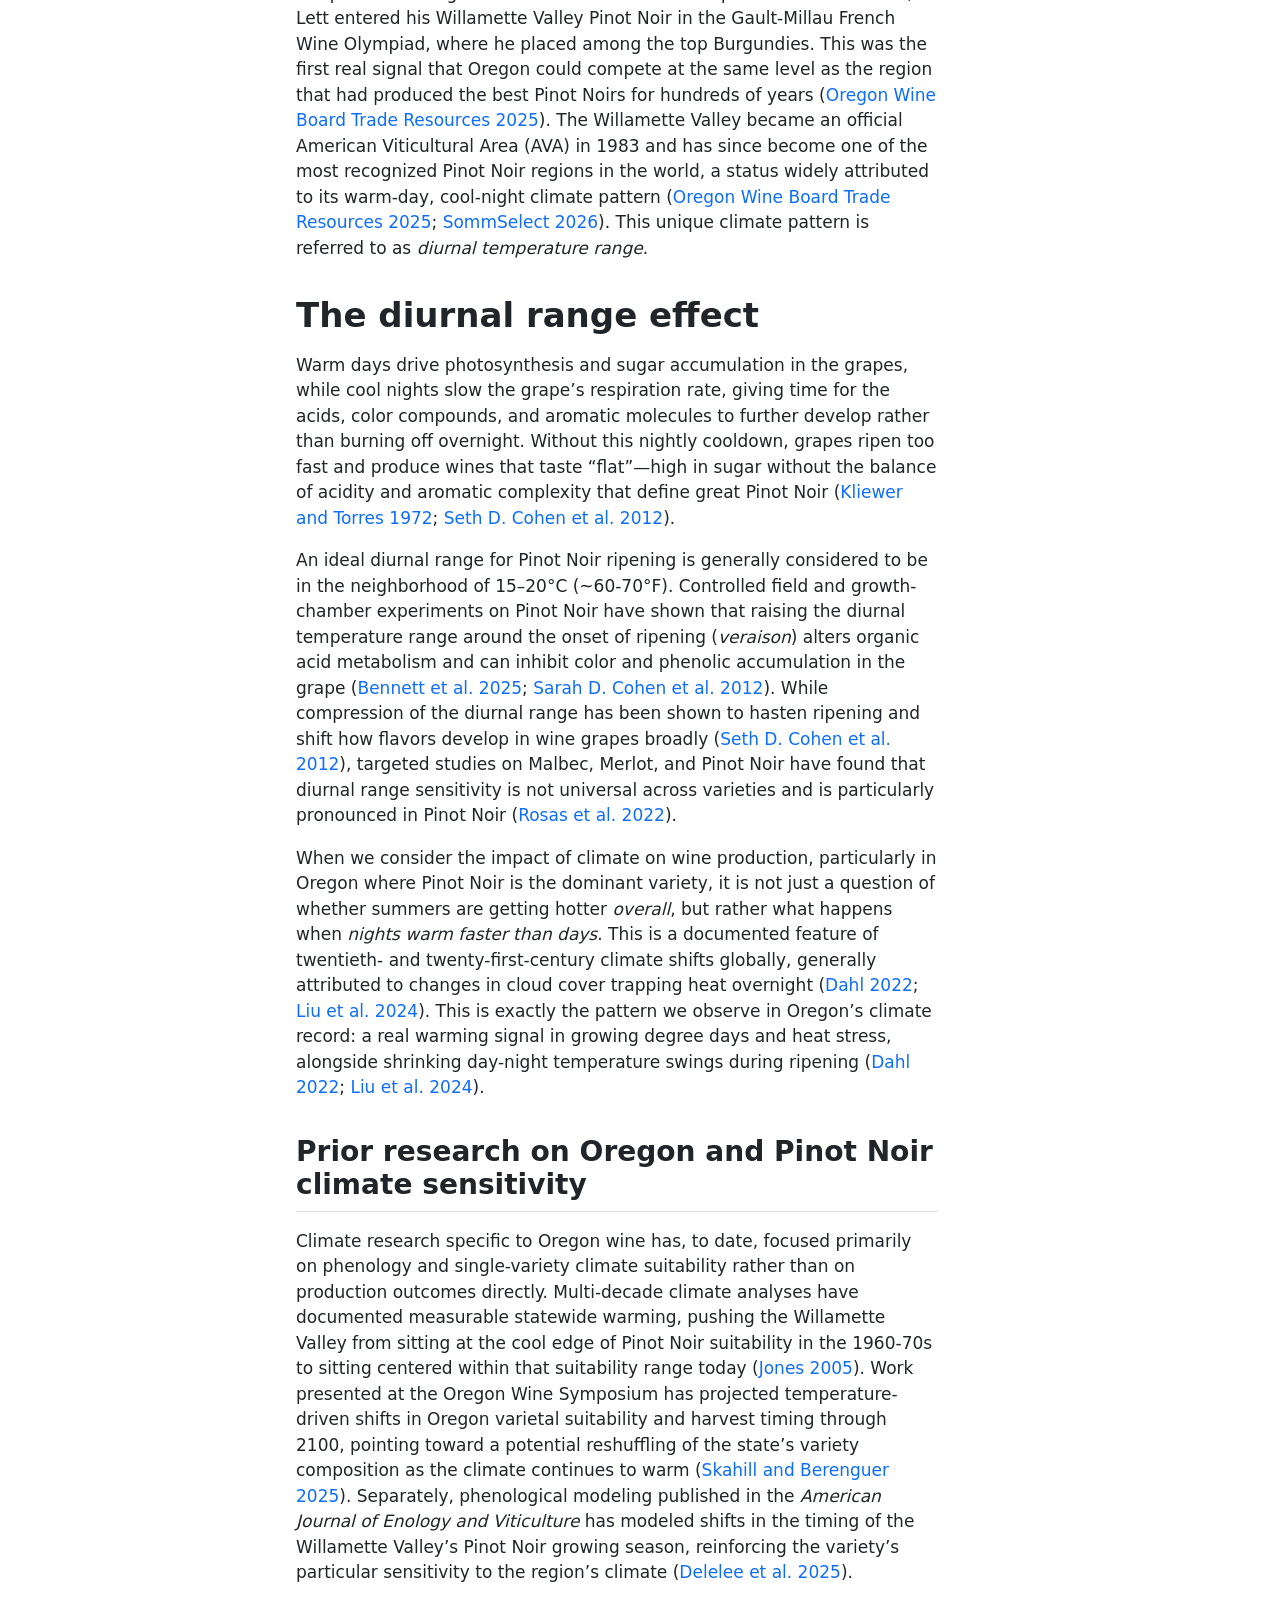
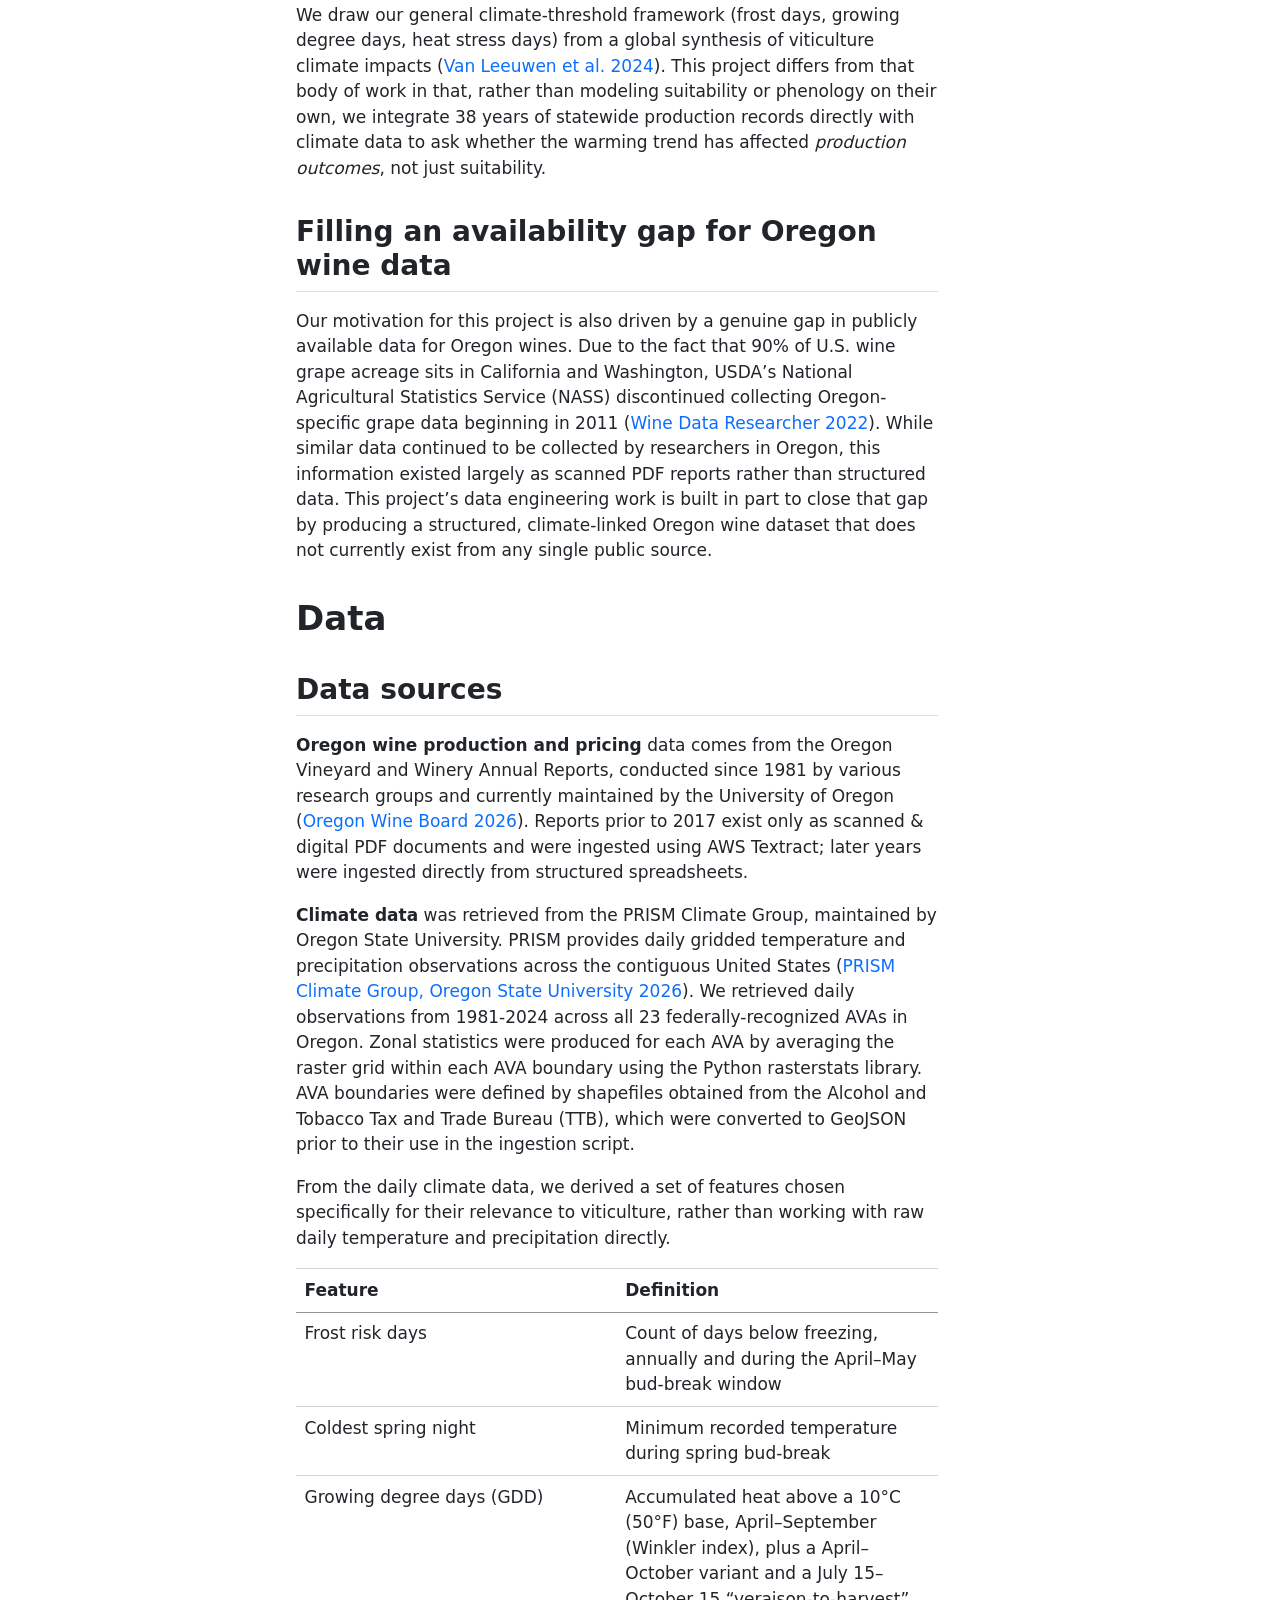
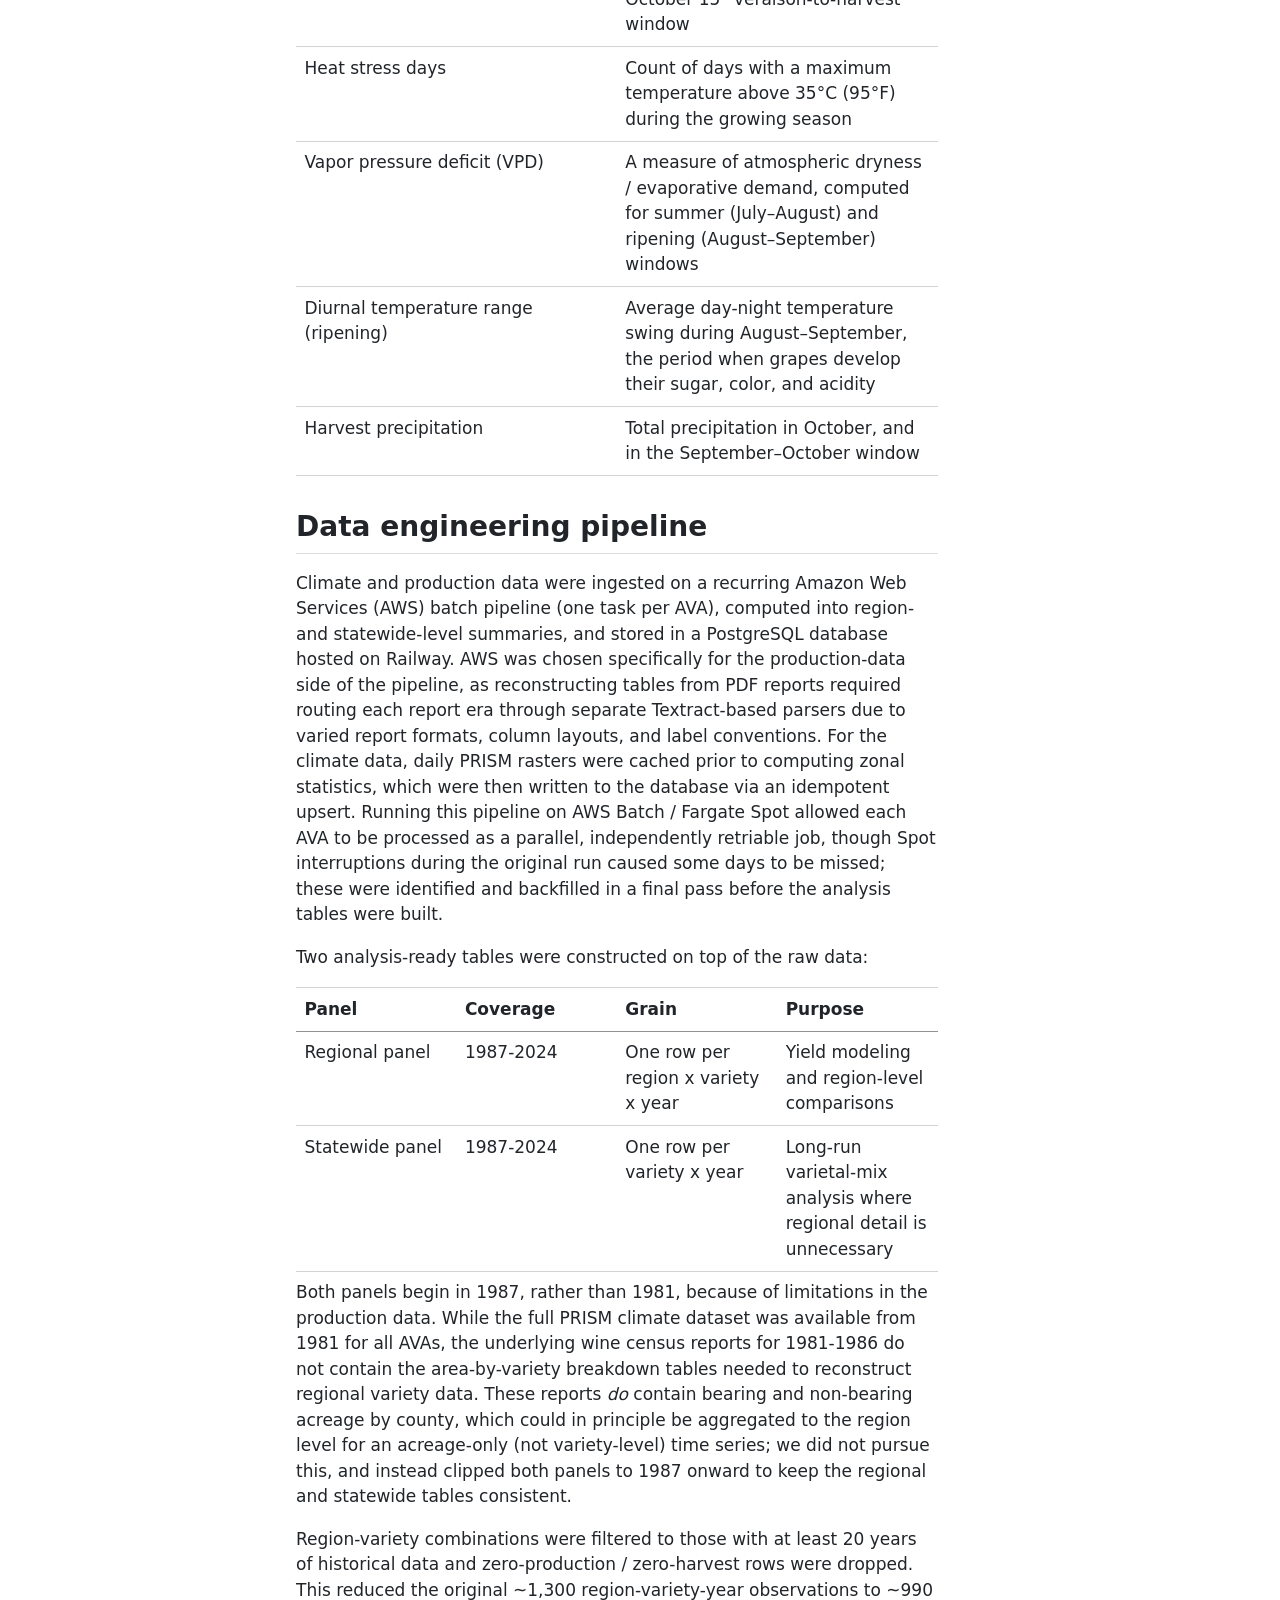
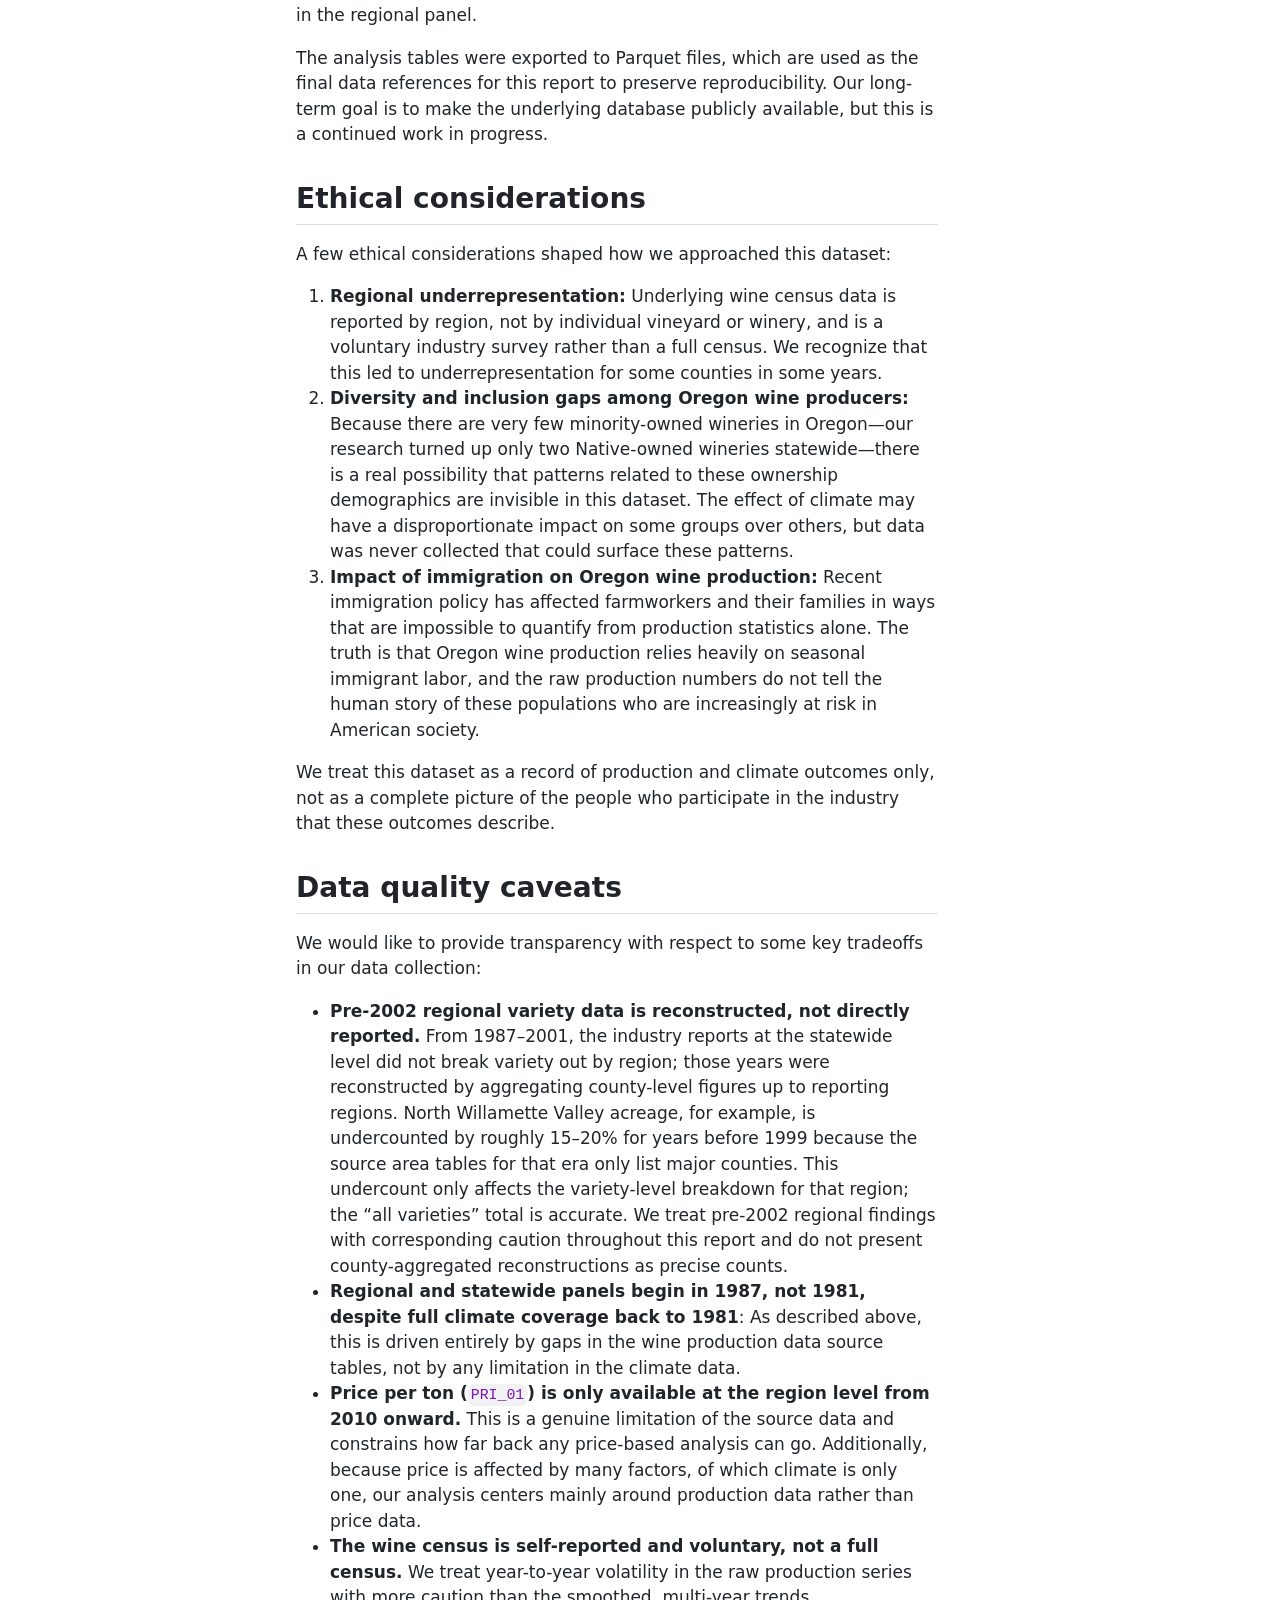
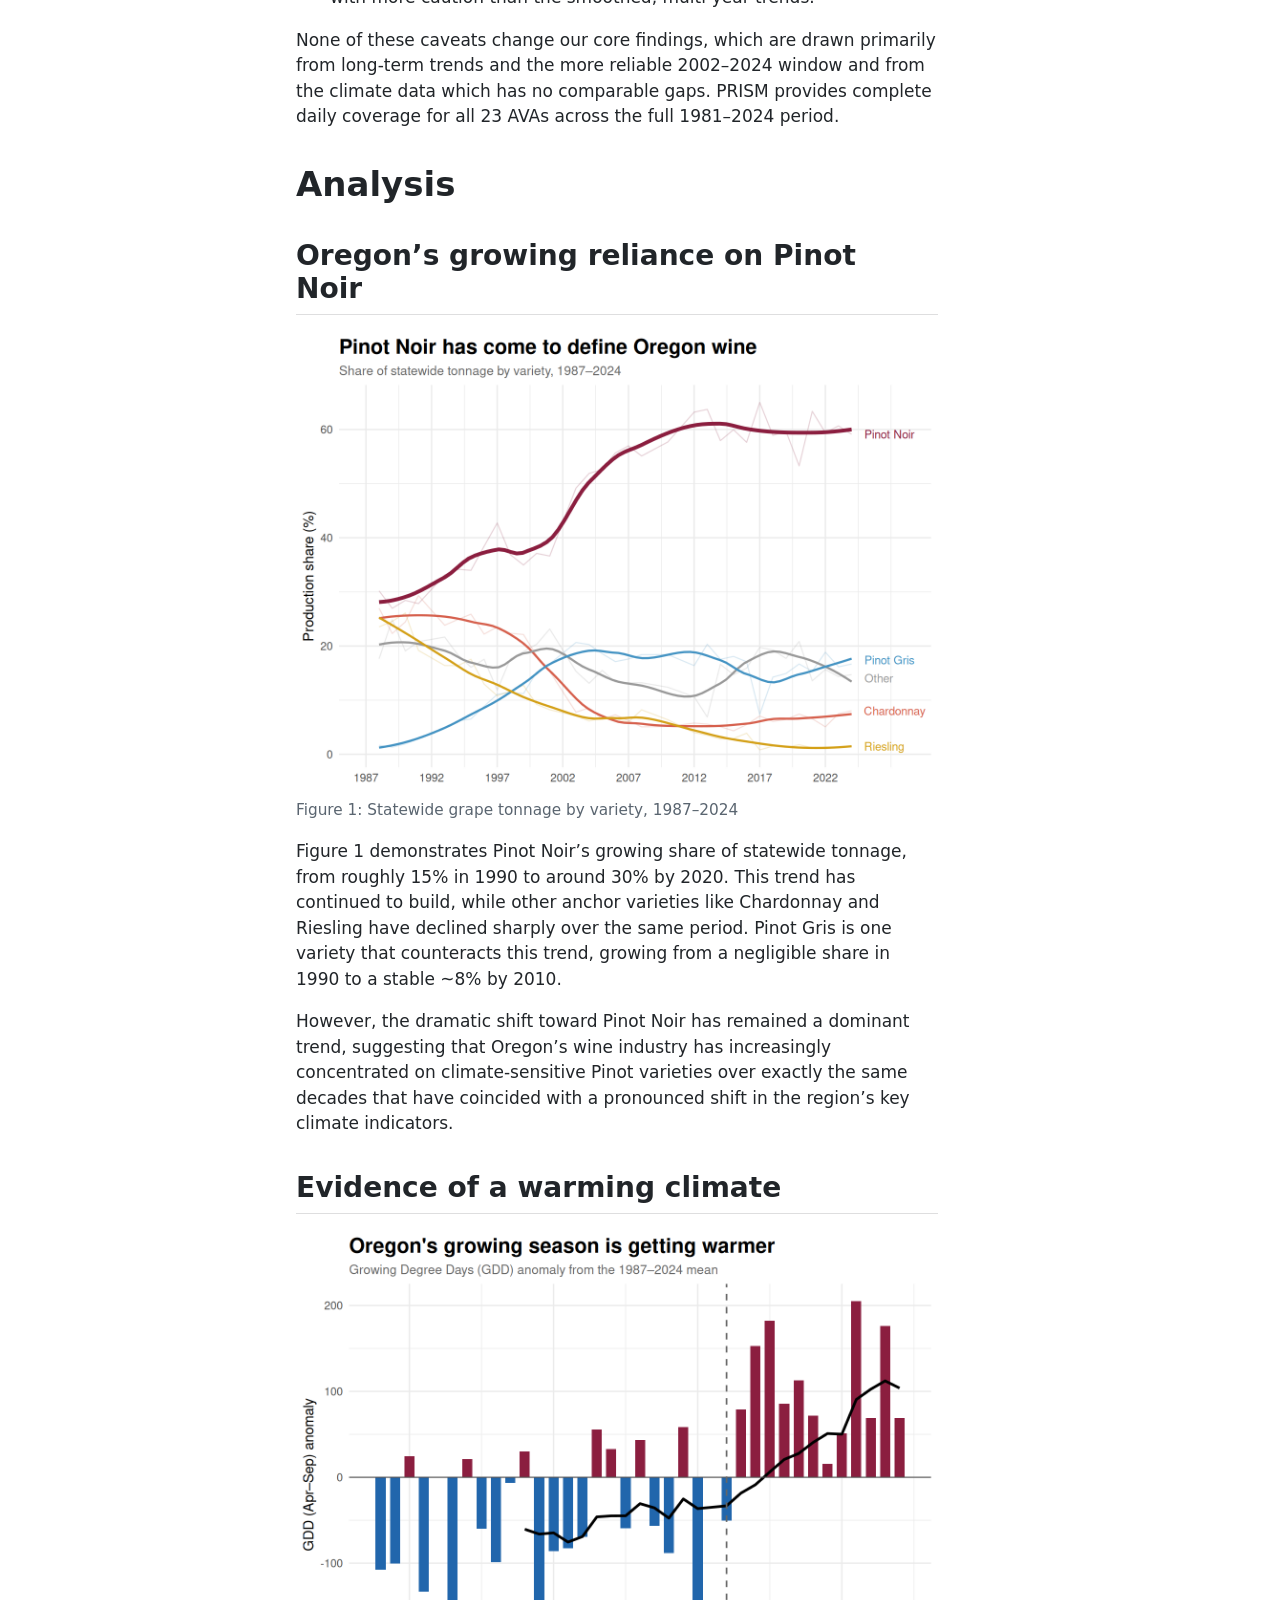
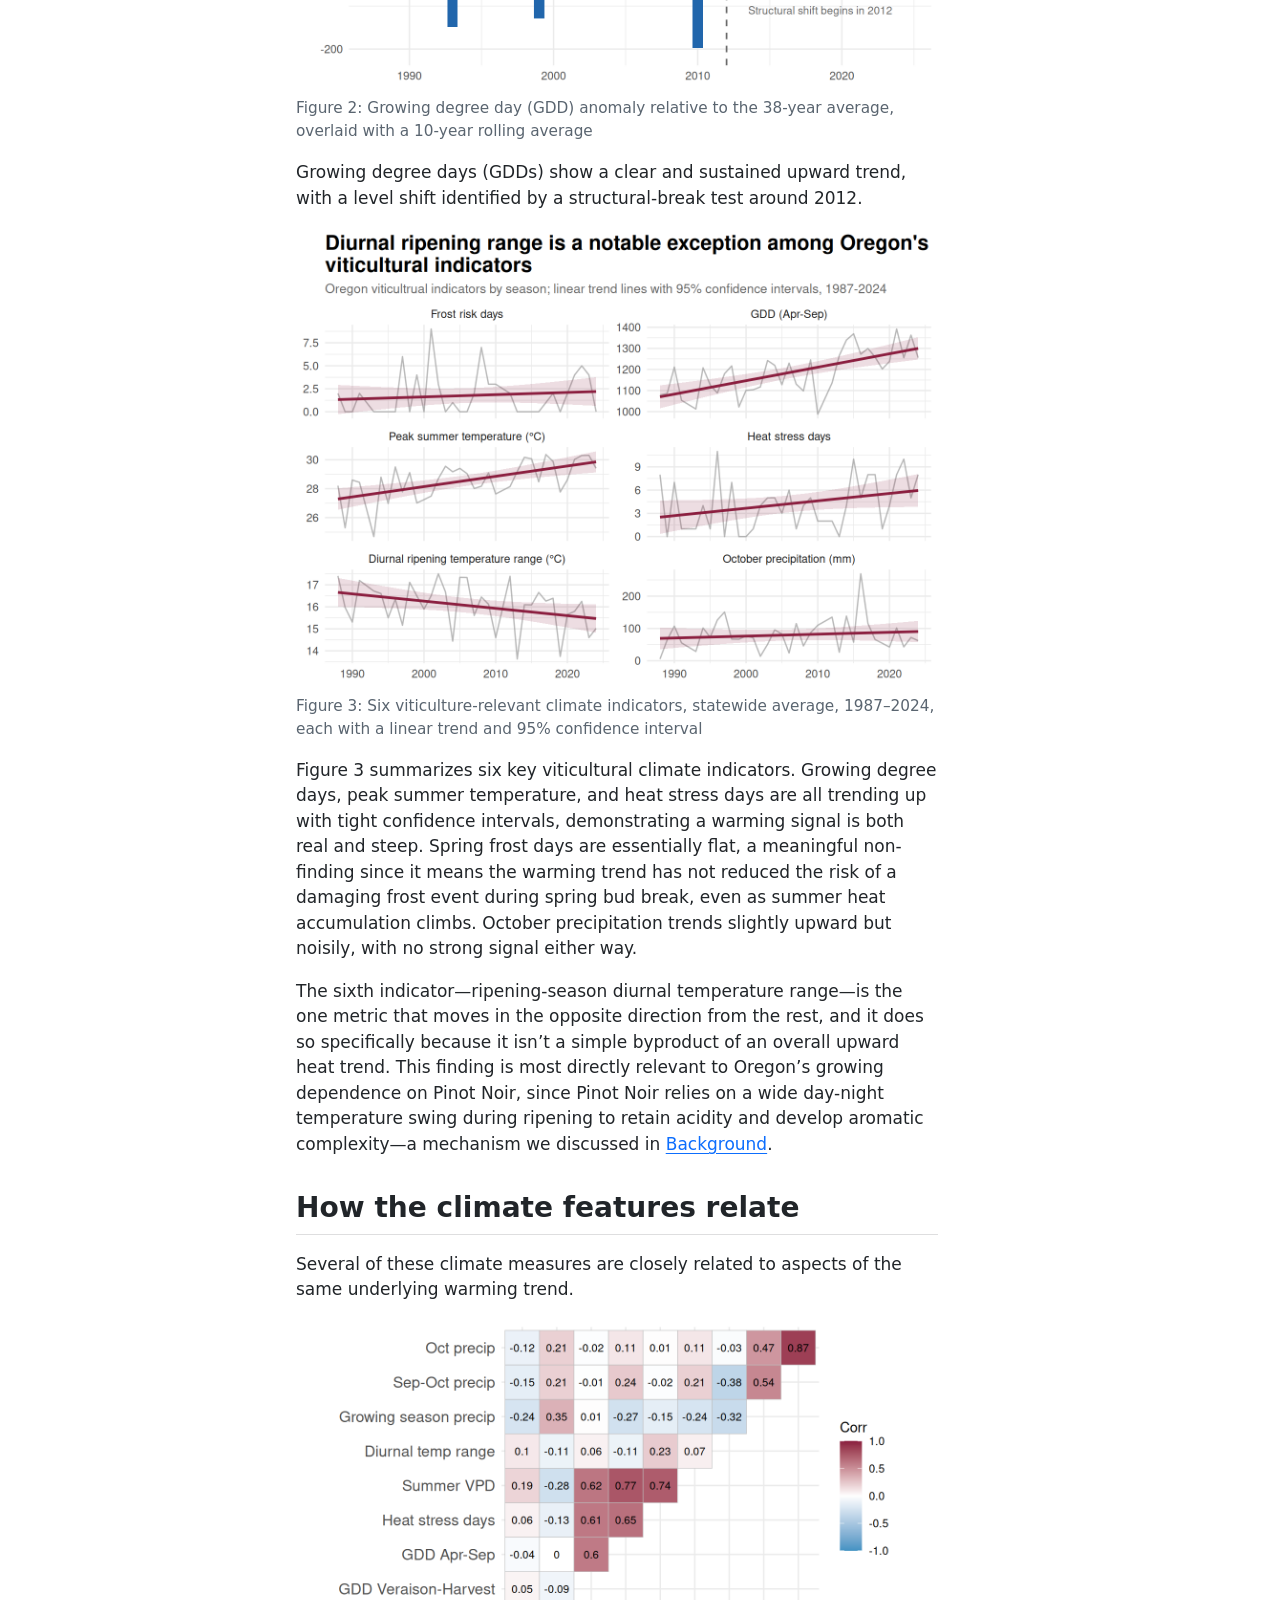
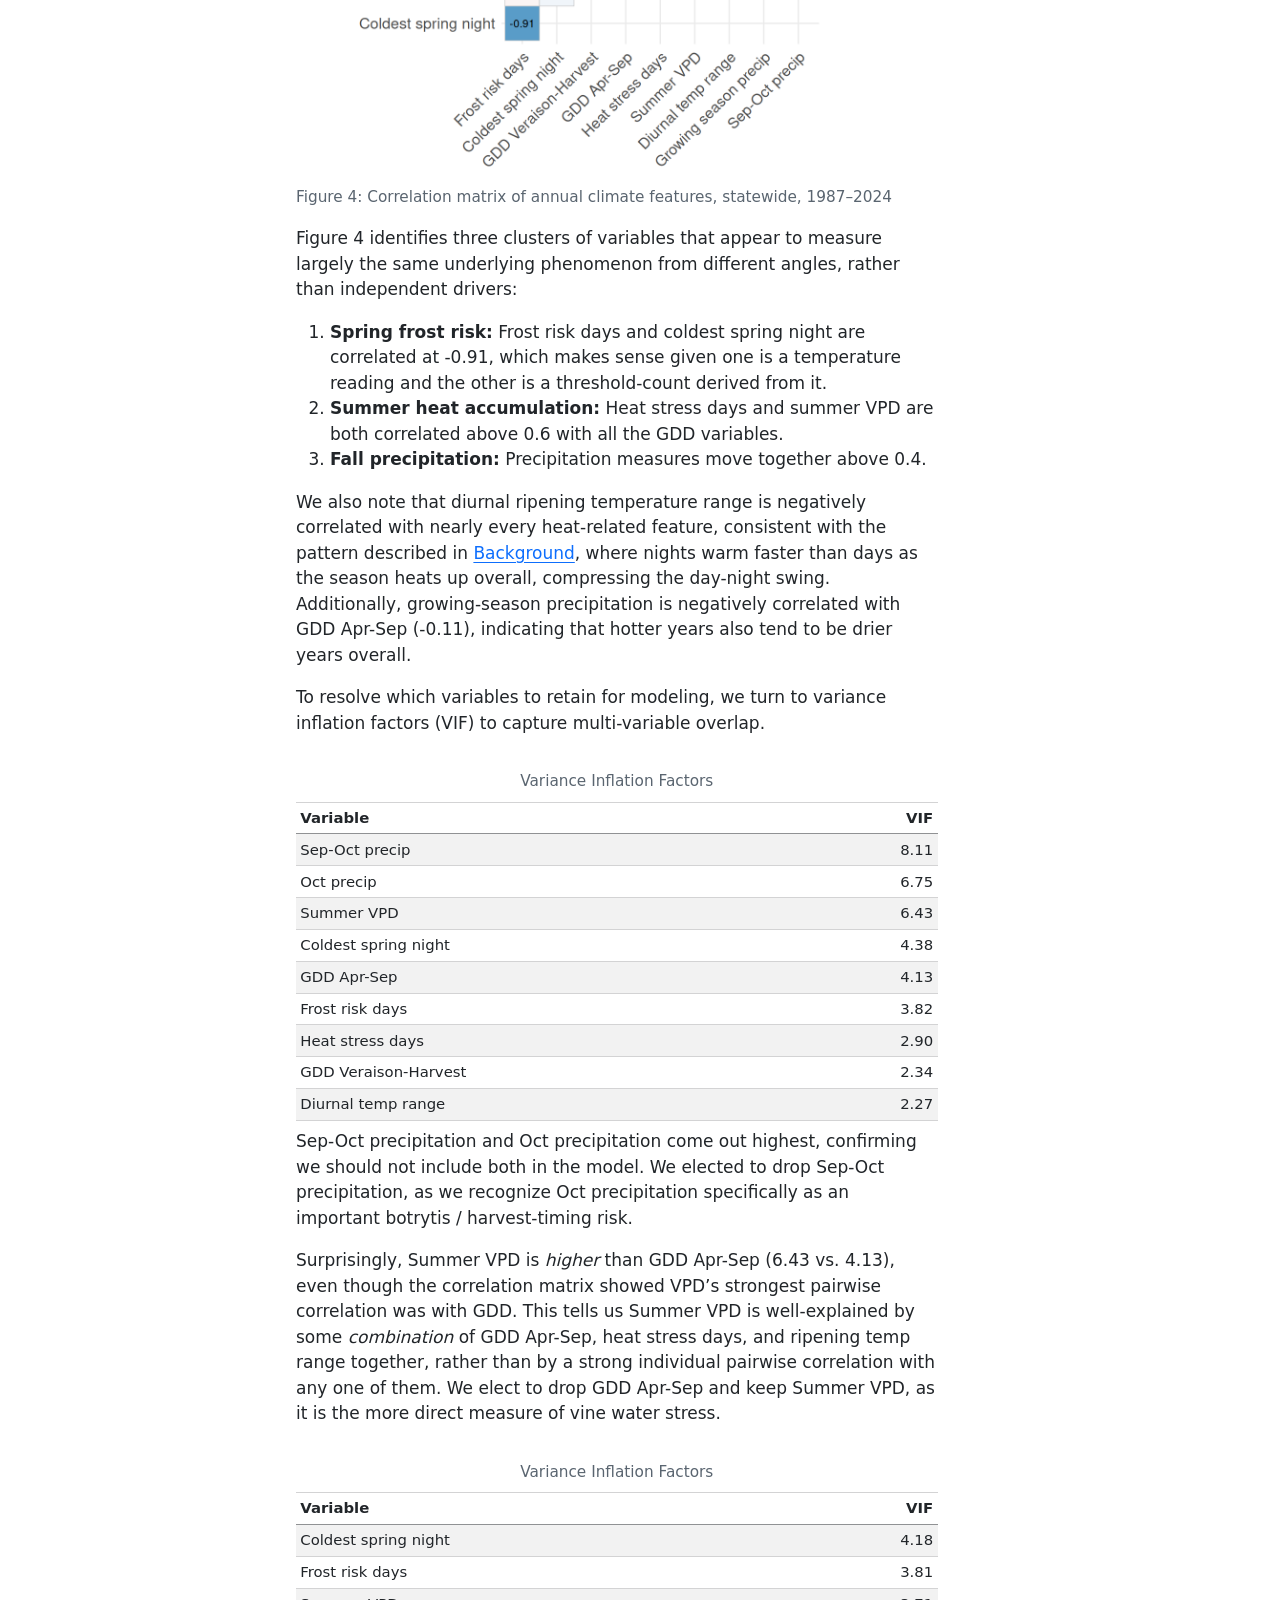
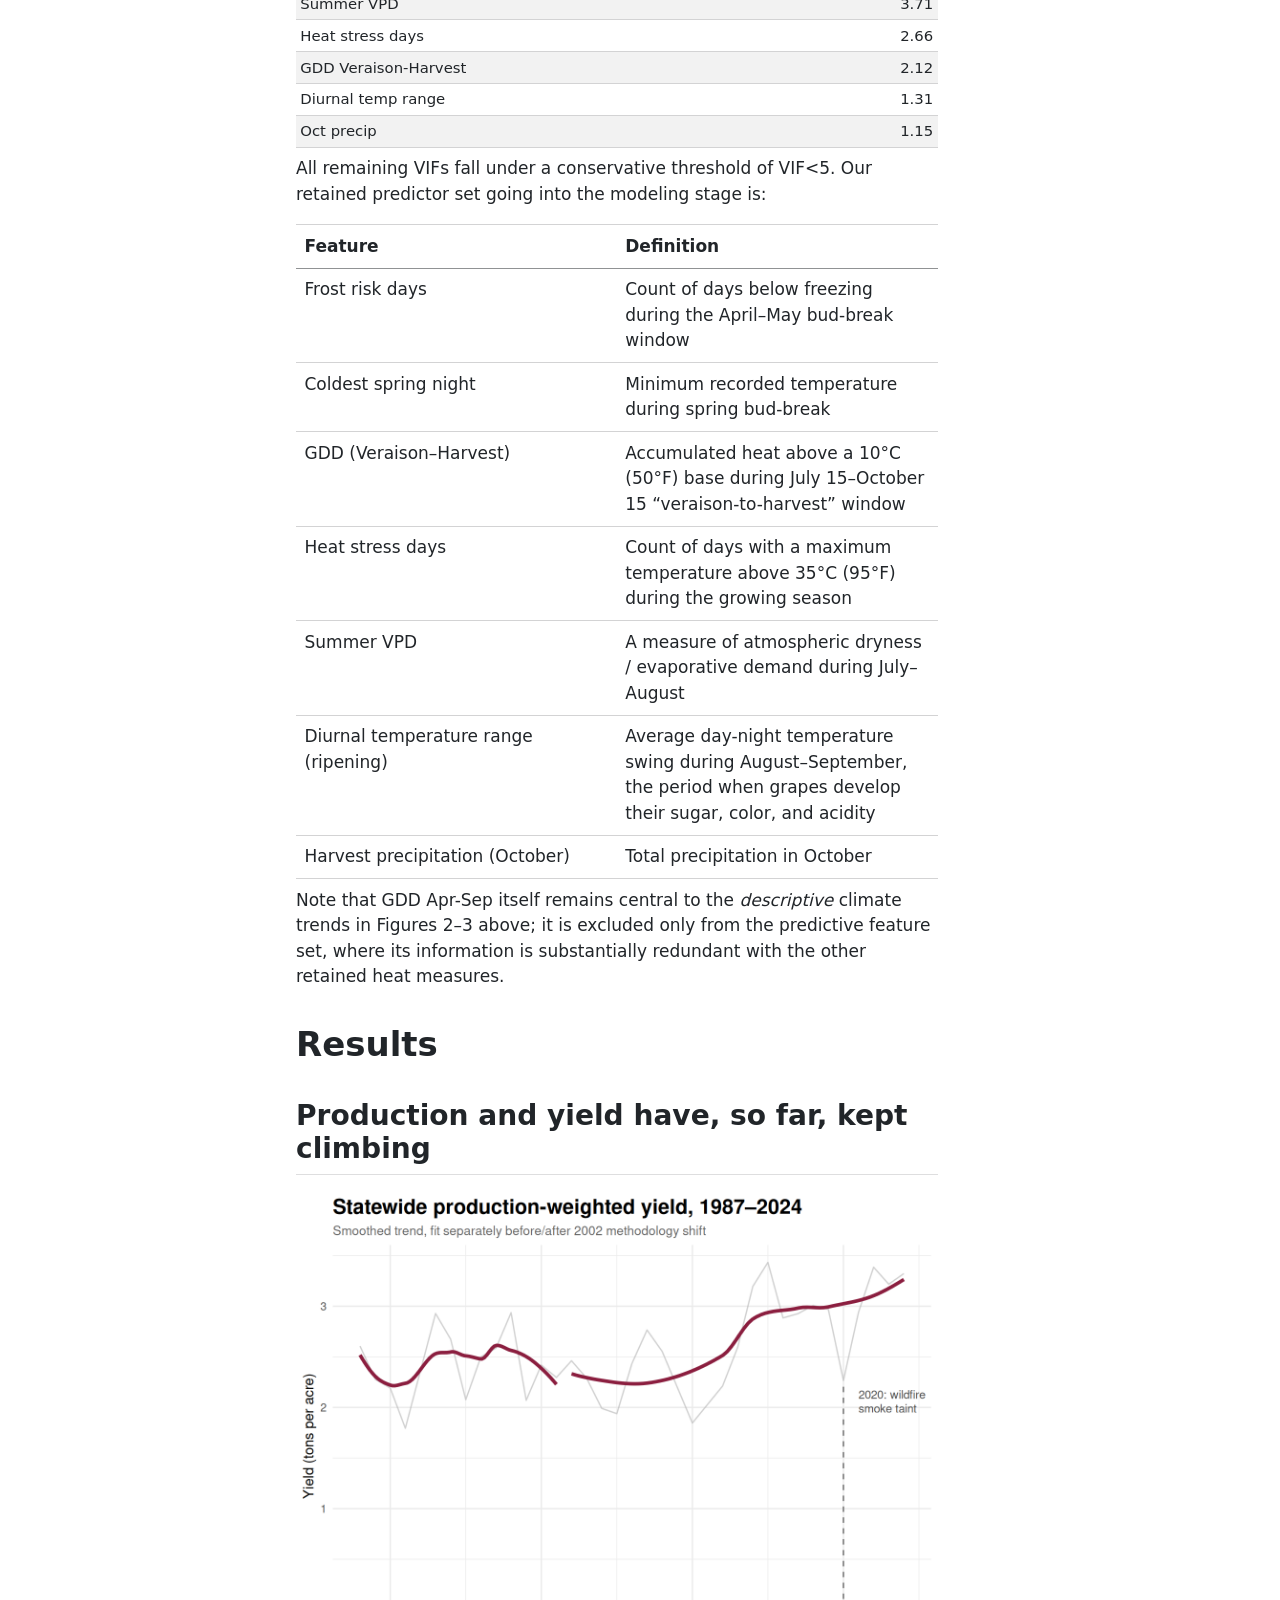
==== commit 91791236: "deploy: e35940d003d3222380a8cf153c1d453b0ae04dd9" ====
--- a/index.html
+++ b/index.html
@@ -329,7 +329,8 @@
   <li><a href="#production-and-yield-have-so-far-kept-climbing" id="toc-production-and-yield-have-so-far-kept-climbing" class="nav-link" data-scroll-target="#production-and-yield-have-so-far-kept-climbing">Production and yield have, so far, kept climbing</a></li>
   <li><a href="#the-quality-concern-hiding-under-a-healthy-yield-trend" id="toc-the-quality-concern-hiding-under-a-healthy-yield-trend" class="nav-link" data-scroll-target="#the-quality-concern-hiding-under-a-healthy-yield-trend">The quality concern hiding under a healthy yield trend</a></li>
   <li><a href="#predicting-yield-across-the-growing-season" id="toc-predicting-yield-across-the-growing-season" class="nav-link" data-scroll-target="#predicting-yield-across-the-growing-season">Predicting yield across the growing season</a></li>
-  <li><a href="#adjust-for-class-imbalance" id="toc-adjust-for-class-imbalance" class="nav-link" data-scroll-target="#adjust-for-class-imbalance">Adjust for class imbalance</a></li>
+  <li><a href="#adjusting-for-class-imbalances" id="toc-adjusting-for-class-imbalances" class="nav-link" data-scroll-target="#adjusting-for-class-imbalances">Adjusting for class imbalances</a></li>
+  <li><a href="#fitting-three-models-to-represent-the-growing-season" id="toc-fitting-three-models-to-represent-the-growing-season" class="nav-link" data-scroll-target="#fitting-three-models-to-represent-the-growing-season">Fitting three models to represent the growing season</a></li>
   <li><a href="#climate-becomes-predictive-mid-season-then-declines" id="toc-climate-becomes-predictive-mid-season-then-declines" class="nav-link" data-scroll-target="#climate-becomes-predictive-mid-season-then-declines">Climate becomes predictive mid-season, then declines</a></li>
   <li><a href="#model-reliance-on-variety-identity-vs.-climate-features" id="toc-model-reliance-on-variety-identity-vs.-climate-features" class="nav-link" data-scroll-target="#model-reliance-on-variety-identity-vs.-climate-features">Model reliance on variety identity vs.&nbsp;climate features</a></li>
   <li><a href="#does-the-post-2020-period-leave-a-more-visible-mark-on-some-varieties" id="toc-does-the-post-2020-period-leave-a-more-visible-mark-on-some-varieties" class="nav-link" data-scroll-target="#does-the-post-2020-period-leave-a-more-visible-mark-on-some-varieties">Does the post-2020 period leave a more visible mark on some varieties?</a></li>
@@ -733,7 +734,7 @@
 <p>We see a dramatic dip in Pinot Noir yield in 2020 while Pinot Gris and Chardonnay barely register the disruption comparatively. This selective impact is consistent with wildfire smoke taint, which binds more readily to red wine grapes because of their extended skin-contact fermentation process than to white wine production; anecdotally, 2020 also drove some producers toward “white Pinot” as a workaround, itself a sign of the industry’s adaptive capacity.</p>
 <p>All varieties rebound to new all-time highs within three years. Indeed, outside of that one disrupted year, yield for Pinot Noir and the other key varieties has held steady or trended upward statewide, and the same holds when the data is cut by region instead of variety in Figure 7 (below). The historical pattern demonstrates that, within the range of GDD and heat stress Oregon has experienced thus far, warmer conditions have generally corresponded with higher yields per acre across nearly every variety and region.</p>
 <p>However, this pattern is not uniform across varieties. Pinot Gris demonstrated the largest yield gain of the four key varieties (roughly a 35% increase), with Pinot Noir close behind (44%) and Chardonnay more modest (34%). In contrast, Riesling shows essentially no relationship between yield and warmth of the growing season (-2%). This could be attributed to the fact that its production is concentrated largely in the cooler North Willamette Valley that rarely experiences the warmer end of the state’s climate range.</p>
-<p>We also note that Pinot Gris’ rising share of statewide production (Figure 1) is attributable not only to an increasing share of planted acres, but also because this variety appears to yield higher volumes in the warmer seasons that are becoming increasingly common in Oregon.</p>
+<p>We also note that Pinot Gris’ rising share of statewide production (Figure 1) is attributable not not only to an increasing share of planted acres, but also because this variety appears to yield higher volumes in the warmer seasons that are becoming increasingly common in Oregon.</p>
 <div class="cell">
 <div class="cell-output-display">
 <div class="quarto-figure quarto-figure-center">
@@ -826,11 +827,11 @@
 </section>
 <section id="predicting-yield-across-the-growing-season" class="level2">
 <h2 class="anchored" data-anchor-id="predicting-yield-across-the-growing-season">Predicting yield across the growing season</h2>
-<p>We next aim to create a predictive model built on two key observations from our analysis thus far: (1) yield has been resilient across the historical climate range and (2) the climate signal accumulates in stages over the course of the growing season. We argue that a model built only on a single end-of-season snapshot is less useful to a wine grower who experiences these climate conditions sequentially throughout the annual growth cycle.</p>
+<p>Next, we aim to create a predictive model built on two key observations from our analysis thus far: (1) yield has been resilient across the historical climate range and (2) the climate signal accumulates in stages over the course of the growing season. We argue that a model built only on a single end-of-season snapshot is less useful to a wine grower who experiences these climate conditions sequentially throughout the annual growth cycle.</p>
 <p>Insights derived from our predictive model are intended to help wine growers understand not only what climate interactions have the ability to impact yield, but when those impacts would be most visible in the growing season, and for which varieties they matter most. We modeled yield_derived (production tons per harvested acre) using a Support Vector Machine (SVM) with a radial basis function (RBF) kernel, tuned via Cross-Validation (CV). An SVM was selected because the usable sample, roughly 1,000 region-by-variety-year observations, is small enough that a kernel method with relatively few tunable parameters is less prone to overfitting, while the RBF kernel still captures the non-linear climate-yield relationships suggested by our correlation analysis. Our small observation size contained class imbalances in varietal observations, particularly in Merlot and Pinot Blanc, where Pinot Blanc’s imbalance ratio against Pinot Noir was 3.7x, that were balanced in the training data through weighting samples by inverse frequency.</p>
 </section>
-<section id="adjust-for-class-imbalance" class="level2">
-<h2 class="anchored" data-anchor-id="adjust-for-class-imbalance">Adjust for class imbalance</h2>
+<section id="adjusting-for-class-imbalances" class="level2">
+<h2 class="anchored" data-anchor-id="adjusting-for-class-imbalances">Adjusting for class imbalances</h2>
 <ul>
 <li>Weight = inverse of how many rows that variety-by-region combination has, normalized so weights average to 1</li>
 <li>Down-weights the influence of well-represented groups (Pinot Noir, North Willamette Valley) relative to thin ones (Pinot Blanc, Merlot)</li>
@@ -966,7 +967,10 @@
 </table>
 </div>
 </div>
-<p>To capture this compounding effect of time and climate information, we fit three separate models, each representing what a grower would actually know at that point in the season: a spring model (frost risk only), a summer model (adding growing degree days, heat stress, and vapor pressure deficit), and a harvest model (adding veraison-to-harvest GDD, October precipitation, and ripening diurnal range).</p>
+</section>
+<section id="fitting-three-models-to-represent-the-growing-season" class="level2">
+<h2 class="anchored" data-anchor-id="fitting-three-models-to-represent-the-growing-season">Fitting three models to represent the growing season</h2>
+<p>To capture the compounding effect of time and climate information, we fit three separate models, each representing what a grower would actually know at that point in the season: a spring model (frost risk only), a summer model (adding growing degree days, heat stress, and vapor pressure deficit), and a harvest model (adding veraison-to-harvest GDD, October precipitation, and ripening diurnal range).</p>
 <p>All three stages were evaluated on the same time-blocked pre-2020 train/test partition rather than a simple random split. Oregon’s yield has trended upward over the study period, and its climate is itself autocorrelated from one year to the next, so a random split risks placing a test year directly adjacent to a training year from the same short-term trend, letting the model interpolate between nearby years rather than genuinely predicting an unseen one. To guard against this, we split pre-2020 data into contiguous three-year blocks, assigned roughly 10% of rows to test blocks spread across the full date range, and removed a one-year buffer from training on each side of the test block, so that no training year sits immediately adjacent to a test year. All three growing-season stages were tuned and evaluated on this same partition, so that any difference in performance across stages reflects the additional climate information available at that stage, not a different sample of years.</p>
 <p>Post-2020 data was held out entirely from training and evaluated separately, as a case study rather than a fourth fold. We treat 2020 onward this way throughout the report because the wildfire smoke taint that disrupted that year’s harvest was a discrete event rather than part of the underlying gradual climate trend our models are built to capture; folding it into training on equal footing with other years would risk attributing a smoke-driven production loss to ordinary climate variability.</p>
 <p>For a baseline metric against the SVM’s performance, we ran a weighted least squares linear model along the same sample splits. If the linear model found a relationship the SVM did not, that would point to the SVM being poorly suited to this data, rather than the underlying relationship being genuinely weak. Conversely, if the SVM detected a relationship the linear model could not, that would suggest a non-linear climate-yield relationship the RBF kernel is able to capture but a linear model cannot.</p>
@@ -1026,7 +1030,7 @@
 </div>
 </div>
 </div>
-<p>Figure 10 breaks the same residuals down by variety instead of by stage. The model is best-behaved for Oregon’s most heavily represented varieties, Pinot Noir and Chardonnay in particular show residuals centered close to zero across all three stages, while the state’s thinner varieties show wider, more biased spread that does not meaningfully improve as later-stage features are added. This is the first hint of a pattern that becomes explicit once we look at which features each model actually relies on: when climate information alone cannot fully explain yield for a given variety, the model has to fall back on something else to make up the difference, and that something else is knowing which variety it is looking at in the first place.</p>
+<p>Further, Figure 10 breaks down the same residuals by variety instead of by stage. As shown, the model is best-behaved for Oregon’s most heavily represented varieties, Pinot Noir and Chardonnay in particular show residuals centered close to zero across all three stages. While, the state’s thinner varieties show wider, more biased spreads that do not meaningfully improve as later-stage features are added. This behavior becomes more explicit once we look at which features are contributing the most predictive power in the model. Ultimately when climate information alone cannot fully explain yield for a given variety, the model tended to fall back on variety itself to define yield.</p>
 </section>
 <section id="model-reliance-on-variety-identity-vs.-climate-features" class="level2">
 <h2 class="anchored" data-anchor-id="model-reliance-on-variety-identity-vs.-climate-features">Model reliance on variety identity vs.&nbsp;climate features</h2>
@@ -1040,12 +1044,12 @@
 </div>
 </div>
 </div>
-<p>Figure 11 shows why the residual patterns in Figure 10 look the way they do. In the spring model, variety identity dominates by a wide margin, unsurprising given that the only climate features available at that point, frost risk and coldest spring night, showed no meaningful correlation with yield in our statistical analysis. With almost no useful climate signal to draw on, the model falls back on which variety it is looking at as its primary basis for prediction.</p>
-<p>Variety identity remains the single most important feature in the summer model as well, but growing degree days now emerges as a substantial contributor alongside it, rather than a negligible one. This lines up directly with Table 3: the summer model’s jump in R² is attributable specifically to GDD becoming informative once it enters the feature set, not to any change in how much the model relies on variety. Put together, Figures 10 and 11 tell a consistent story: variety identity is doing real work throughout, GDD adds a genuine, if modest, second signal starting in the summer model, and the later, more granular harvest-stage features neither reduce the model’s reliance on variety nor add a comparable climate signal of their own.</p>
+<p>Figure 11 shows why the residual patterns in Figure 10 look the way they do. In the spring model, variety identity dominates by a wide margin, consistent with the only available features at that point, frost risk and coldest spring night, showing no meaningful correlation with yield in our statistical analysis. With no useful climate signal to draw on, the model falls back on variety as its primary basis for prediction.</p>
+<p>Variety identity remains the most important feature in the summer model as well, but growing degree days now emerges as a substantial contributor alongside it. This lines up directly with Table 3: the summer model’s jump in R² is attributable specifically to GDD becoming informative once it enters the feature set, not to any change in how much the model relies on variety. Figures 10 and 11 reveal the influence variety has on yield, while also highlighting GDD as an important climate predictor, however as climate factors accumulate the model does not display increased accuracy or a reduction in the models reliance on variety.</p>
 </section>
 <section id="does-the-post-2020-period-leave-a-more-visible-mark-on-some-varieties" class="level2">
 <h2 class="anchored" data-anchor-id="does-the-post-2020-period-leave-a-more-visible-mark-on-some-varieties">Does the post-2020 period leave a more visible mark on some varieties?</h2>
-<p>We treat 2020 as a discrete disruption rather than part of the underlying climate trend, so it was held out entirely from training. As a case study, we refit the summer model, the best-performing stage, on all pre-2020 data and evaluated it against each variety’s actual yield from 2020 through 2024. A wide or biased residual here does not necessarily mean climate hit that variety harder; the summer model has no wildfire or smoke-taint feature at all, so a large residual only tells us climate and variety together fail to explain that variety’s post-2020 yield, for reasons the model cannot see.</p>
+<p>We treat 2020 as a discrete disruption rather than part of the underlying climate trend due to the 2020 wildfires that resulted in decreased production due to the smoke-taint experienced. As such, it was held out entirely from training. As a case study, we refit the summer model, the best-performing stage, on all pre-2020 data and evaluated it against each variety’s actual yield from 2020 through 2024. A wide or biased residual here does not necessarily mean climate hit that variety harder; the summer model has no wildfire or smoke-taint feature at all, so a large residual only tells us climate and variety together fail to explain that variety’s post-2020 yield, for reasons the model cannot see.</p>
 <div class="cell" data-tbl-cap="Table 4: Post-2020 residuals by variety (summer model), 2020-2024">
 <div class="cell-output-display">
 <table class="caption-top table table-sm table-striped small">
@@ -1127,14 +1131,14 @@
 </div>
 </div>
 </div>
-<p>Table 4 and Figure 12 show that post-2020 unpredictability is not evenly spread across varieties, and it does not fall where our earlier smoke-taint finding might suggest. Pinot Blanc and Riesling show the widest residual spread and the most negative mean, meaning the model consistently overestimates their yield and does so inconsistently from year to year; Pinot Blanc’s result, drawn from only 10 rows, is the thinnest sample in this case study and should be read with particular caution.</p>
-<p>Pinot Noir, the variety our production-weighted yield analysis showed took the sharpest single-year hit from 2020 wildfire smoke, tells a different story once the window widens to include the recovery years. Its residual spread is the second-tightest of any variety, and its mean residual is solidly positive, meaning actual yield from 2020 through 2024 ran above what climate alone would have predicted. This is consistent with, rather than a contradiction of, our earlier framing of 2020 as a discrete, one-year disruption: across the full post-2020 window, Pinot Noir’s climate-yield relationship looks stable, and the industry’s documented rebound (Figure 6) shows up here as a model that continues to underestimate, not overestimate, the variety’s recovery.</p>
-<p>Because our summer model was never built to detect wildfire smoke specifically, we read this pattern as a starting point for further investigation rather than a settled explanation. Whether Pinot Blanc and Riesling’s post-2020 unpredictability reflects a genuine variety-specific climate response, the compounding effect of multiple fire years our features do not capture, or simply the smaller and noisier samples these two varieties carry throughout this analysis, is a question this dataset alone cannot resolve.</p>
+<p>Table 4 and Figure 12 show that post-2020 unpredictability is not evenly spread across varieties, and it does not fall where our earlier smoke-taint finding might suggest. Pinot Blanc and Riesling show the widest residual spread and the most negative mean, meaning their yeild is consistently lower than the model predicts, while Chardonnay and Pinot Gris show the tightest residual spread and a mean near zero. Pinot Blanc’s result, drawn from only 10 rows, is the thinnest sample in this case study and should be read with particular caution.</p>
+<p>Pinot Noir, the variety our production-weighted yield analysis showed took the sharpest single-year hit from 2020 wildfire smoke, tells a different story once the window widens to include the recovery years. Its residual spread is the second-tightest of any variety, and its mean residual is solidly positive, meaning actual yield from 2020 through 2024 ran above what climate alone would have predicted. Our framing of 2020 as a discrete, one-year disruption holds up once the window widens, not just for that single year: across the full post-2020 period, Pinot Noir’s climate-yield relationship looks stable, and the industry’s documented rebound (Figure 6) shows up here as a model that continues to underestimate, not overestimate, the variety’s recovery.</p>
+<p>Since our summer model was never built to detect wildfire smoke specifically, we read Pinot Blanc and Riesling’s post-2020 unpredictability as a starting point for further investigation rather than a settled explanation. Whether it reflects a genuine variety-specific climate response, the compounding effect of multiple fire years our features do not capture, or simply the smaller and noisier samples these two varieties carry throughout this analysis, is a question this dataset alone cannot resolve.</p>
 </section>
 </section>
 <section id="conclusion" class="level1">
 <h1>Conclusion</h1>
-<p>Our original research question asked how climate has affected wine production in Oregon’s growing regions, and how that relationship has evolved since 1987. Taken together, our statistical and machine learning findings point to an answer that is more nuanced than either “climate change is hurting Oregon wine” or “climate change hasn’t mattered yet.” Both are partly true, depending on which outcome, and which variety is the focus.</p>
+<p>Our original research question asked how climate has affected wine production in Oregon’s growing regions, and how that relationship has evolved since 1987. Our statistical and machine learning findings point to an answer that is more nuanced than either “climate change is hurting Oregon wine” or “climate change hasn’t mattered yet.” Both are somewhat accurate, depending on which outcome and which variety is the focus.</p>
 <p>The climate trend itself is unambiguous. Growing degree days, peak summer temperature, and heat stress days have all risen over the past four decades, while the ripening-season diurnal temperature range, the day-night swing that gave Oregon’s Willamette Valley its Burgundy-like suitability for Pinot Noir in the first place, has quietly narrowed. Yield, however, has not shown the damage that trend alone might suggest. Statewide production-weighted yield has climbed for decades, our correlation analysis found warmer conditions generally corresponding to higher yield rather than lower, and our staged SVM model could explain at most 6.9% of yield’s variance from climate and variety alone, at its single best-performing stage. That is independent, held-out confirmation that climate is not yet the dominant force behind Oregon’s yield outcomes.</p>
 <div class="cell">
 <div class="cell-output-display">
@@ -1146,17 +1150,17 @@
 </div>
 </div>
 </div>
-<p>Figure 12 makes this tension concrete. The metric the industry measures and reports every year, yield, has moved in one direction. The metric that actually explains why Oregon built its reputation on Pinot Noir in the first place has moved in the other, and it does not appear anywhere in Oregon’s production statistics. Our machine learning results reinforce just how real that separation is: ripening diurnal range did not rank among the top five most important features for predicting yield at any stage of the growing season, including the harvest-stage model where it was directly available to the model as a feature. A grower, or a researcher, looking at yield alone has no reason to suspect anything has changed.</p>
+<p>Figure 12 highlights the quality concern we identified earlier. The metric the industry measures and reports every year, yield, has moved in one direction. The metric that actually explains why Oregon built its reputation on Pinot Noir in the first place has moved in the other, causing a tightening of the diurabl temperature range. This is a quality concern that has yet to appear anywhere in Oregon’s production statistics. Our machine learning results reinforce just how real that separation is: ripening diurnal range did not rank among the top five most important features for predicting yield at any stage of the growing season, including the harvest-stage model where it was directly available to the model as a feature. A grower, or a researcher, looking at yield alone has no reason to suspect anything has changed.</p>
 <p>That resilience is also not evenly distributed across varieties, and this is where the machine learning phase added something the statistical analysis alone could only gesture toward. When climate information was thin, in the spring-only model, the model fell back almost entirely on which variety it was predicting rather than on climate itself, direct evidence that variety identity, not climate, is the first-order determinant of yield outcomes at this stage of Oregon’s warming. Once summer climate features entered, growing degree days emerged as a genuine second contributor alongside variety, but variety identity remained the single most important feature at every stage we tested, spring, summer, and harvest alike. And the residual diagnostics showed that the varieties the model struggles to characterize, Cabernet Sauvignon, Merlot, and Pinot Blanc in particular, are disproportionately the state’s minor plantings. We have the least reliable climate-sensitivity evidence for exactly the varieties with the smallest foothold to begin with, and the thinnest historical record to learn from.</p>
-<p>Our post-2020 case study reinforces this same theme from a different angle, and complicates the simplest version of it. If weather were leaving a uniform mark across varieties, we would expect the variety our earlier analysis flagged as hit hardest by 2020 wildfire smoke, Pinot Noir, to also be the hardest for a climate model to explain across the recovery years that followed. It is not. Once the window widens to 2020 through 2024, Pinot Noir’s yield is among the best-explained of any variety, and consistently better than a climate-only model would predict, evidence of a genuine recovery rather than a lingering instability. The varieties our summer model struggles with most across this same period, Pinot Blanc and Riesling, are not the ones the smoke-taint story would have predicted, and Pinot Blanc’s result rests on a sample too thin to weigh heavily on its own. Weather does appear to leave a more visible mark on some varieties than others, in other words, but not necessarily the ones a single dramatic year would lead us to expect, and not always for reasons a climate-and-variety model alone can identify.</p>
-<p>Read alongside the industry’s own documented response, an interesting picture emerges. Over three decades, the consolidation around Pinot Noir and the decline in Chardonnay and Riesling shares occurred over the same period that Oregon’s climate indicators shifted. Pinot Noir shows a moderate positive yield relationship with heat accumulation in our data, comparable to Pinot Gris and stronger than several other varieties, so nothing in our yield findings suggests this consolidation has come at a yield cost. But the diurnal-range finding is the one piece of evidence in this entire report that has not yet shown up in a production number, a leading indicator for a wine-quality risk that a yield-only model, ours included, is structurally unable to see.</p>
+<p>Our post-2020 case study reinforces this same theme from a different angle, and complicates the simplest version of it. If weather were leaving a uniform mark across varieties, we would expect the variety our earlier analysis flagged as hit hardest by 2020 wildfire smoke, Pinot Noir, to also be the hardest for a climate model to explain across the recovery years that followed. It is not. Once the window widens to 2020 through 2024, Pinot Noir’s yield is among the best-explained of any variety, and consistently better than a climate-only model would predict, showing a genuine recovery rather than a lingering instability. The varieties our summer model struggles with most across this same period, Pinot Blanc and Riesling, are not the ones the smoke-taint story would have predicted, and Pinot Blanc’s result rests on a sample too thin to weigh heavily on its own. Weather does appear to leave a more visible mark on some varieties than others, but not necessarily the ones a single dramatic year would lead us to expect, and not always for reasons a climate-and-variety model alone can identify.</p>
+<p>For over three decades, the consolidation around Pinot Noir and the decline in Chardonnay and Riesling shares occurred over the same period that Oregon’s climate indicators shifted. Pinot Noir shows a moderate positive yield relationship with heat accumulation in our data, comparable to Pinot Gris and stronger than several other varieties, so nothing in our yield findings suggests this consolidation has come at a yield cost. But the diurnal-range finding is the one piece of evidence in this entire report that has not yet shown up in a production number, a leading indicator for a wine-quality risk that a yield-only model, ours included, is structurally unable to see.</p>
 <section id="limitations" class="level2">
 <h2 class="anchored" data-anchor-id="limitations">Limitations</h2>
-<p>Several limitations shape how far these findings should be read. Our usable machine learning sample, roughly 1,000 region-by-variety-year observations after filtering, is small enough that individual thin varieties carry real uncertainty even after correcting for class imbalance through inverse-frequency sample weighting; we verified this weighting scheme against the alternative of synthetic oversampling (SMOTE) and found it produced more consistent train and test distributions for this dataset. An R² below 0.07 at every stage means our model should be read as evidence about where and for which varieties climate signal is present in the yield record, not as a production-forecasting tool. Umpqua’s yield pattern, flat and among the lowest of any region despite being the third-warmest by growing degree days, remains unexplained by the climate variables in our dataset and is flagged rather than resolved. Because yield was our only modeled outcome, these results say nothing directly about price or the qualitative characteristics that matter most to Oregon’s fine wine reputation, a limitation that is itself consistent with, rather than in tension with, our finding that harvest-window features added no predictive value for yield specifically.</p>
+<p>Several limitations shape how far these findings should be read. Our usable machine learning sample, roughly 1,000 region-by-variety-year observations after filtering, is small enough that individual thin varieties carry real uncertainty even after correcting for class imbalance through inverse-frequency sample weighting; we verified this weighting scheme against the alternative of synthetic oversampling (SMOTE) and found it produced more consistent train and test distributions for this dataset. An R² below 0.07 at every stage means our model should be read as evidence about where and for which varieties climate signal is present in the yield record, not as a production-forecasting tool. Umpqua’s yield pattern, flat and among the lowest of any region despite being the third-warmest by growing degree days, remains unexplained by the climate variables in our dataset and is flagged rather than resolved. Because yield was our only modeled outcome, these results say nothing directly about price or the qualitative characteristics that matter most to Oregon’s fine wine reputation, a limitation that reflects our finding that harvest-window features added no predictive value for yield specifically.</p>
 </section>
 <section id="future-work" class="level2">
 <h2 class="anchored" data-anchor-id="future-work">Future work</h2>
-<p>The honest answer to our original research question is that Oregon’s climate-wine relationship has evolved in a way that is currently invisible in the production data, and will most plausibly first appear in the fruit quality of the state’s most heat-sensitive, most heavily planted variety. That is precisely the risk this project’s founding motivation, building a public, climate-linked Oregon wine dataset where none currently exists, set out to help detect, and precisely where we would point future work: extending this model to a genuine quality proxy, such as price premium or critic-score data, rather than yield alone, disaggregating the thin varieties our current sample cannot yet characterize with confidence as more years of data accumulate, and extending the comparison to California and Washington that our original proposal envisioned but our first-phase data constraints did not yet allow</p>
+<p>The honest answer to our original research question is that Oregon’s climate-wine relationship has evolved in a way that is currently invisible in the production data, and will most plausibly first appear in the fruit quality of the state’s most heat-sensitive, most heavily planted variety. That is precisely the risk this project was motivated on. Building a public, climate-linked Oregon wine dataset where none currently exists, sets out to help detect precisely where we would point future work: extending this model to a genuine quality proxy, such as price premium or critic-score data, rather than yield alone, disaggregating the thin varieties our current sample cannot yet characterize with confidence as more years of data accumulate, and extending the comparison to California and Washington that our original proposal envisioned but our first-phase data constraints did not yet allow</p>
 <div class="cell">
 <div class="cell-output-display">
 <table class="caption-top table table-sm table-striped small">
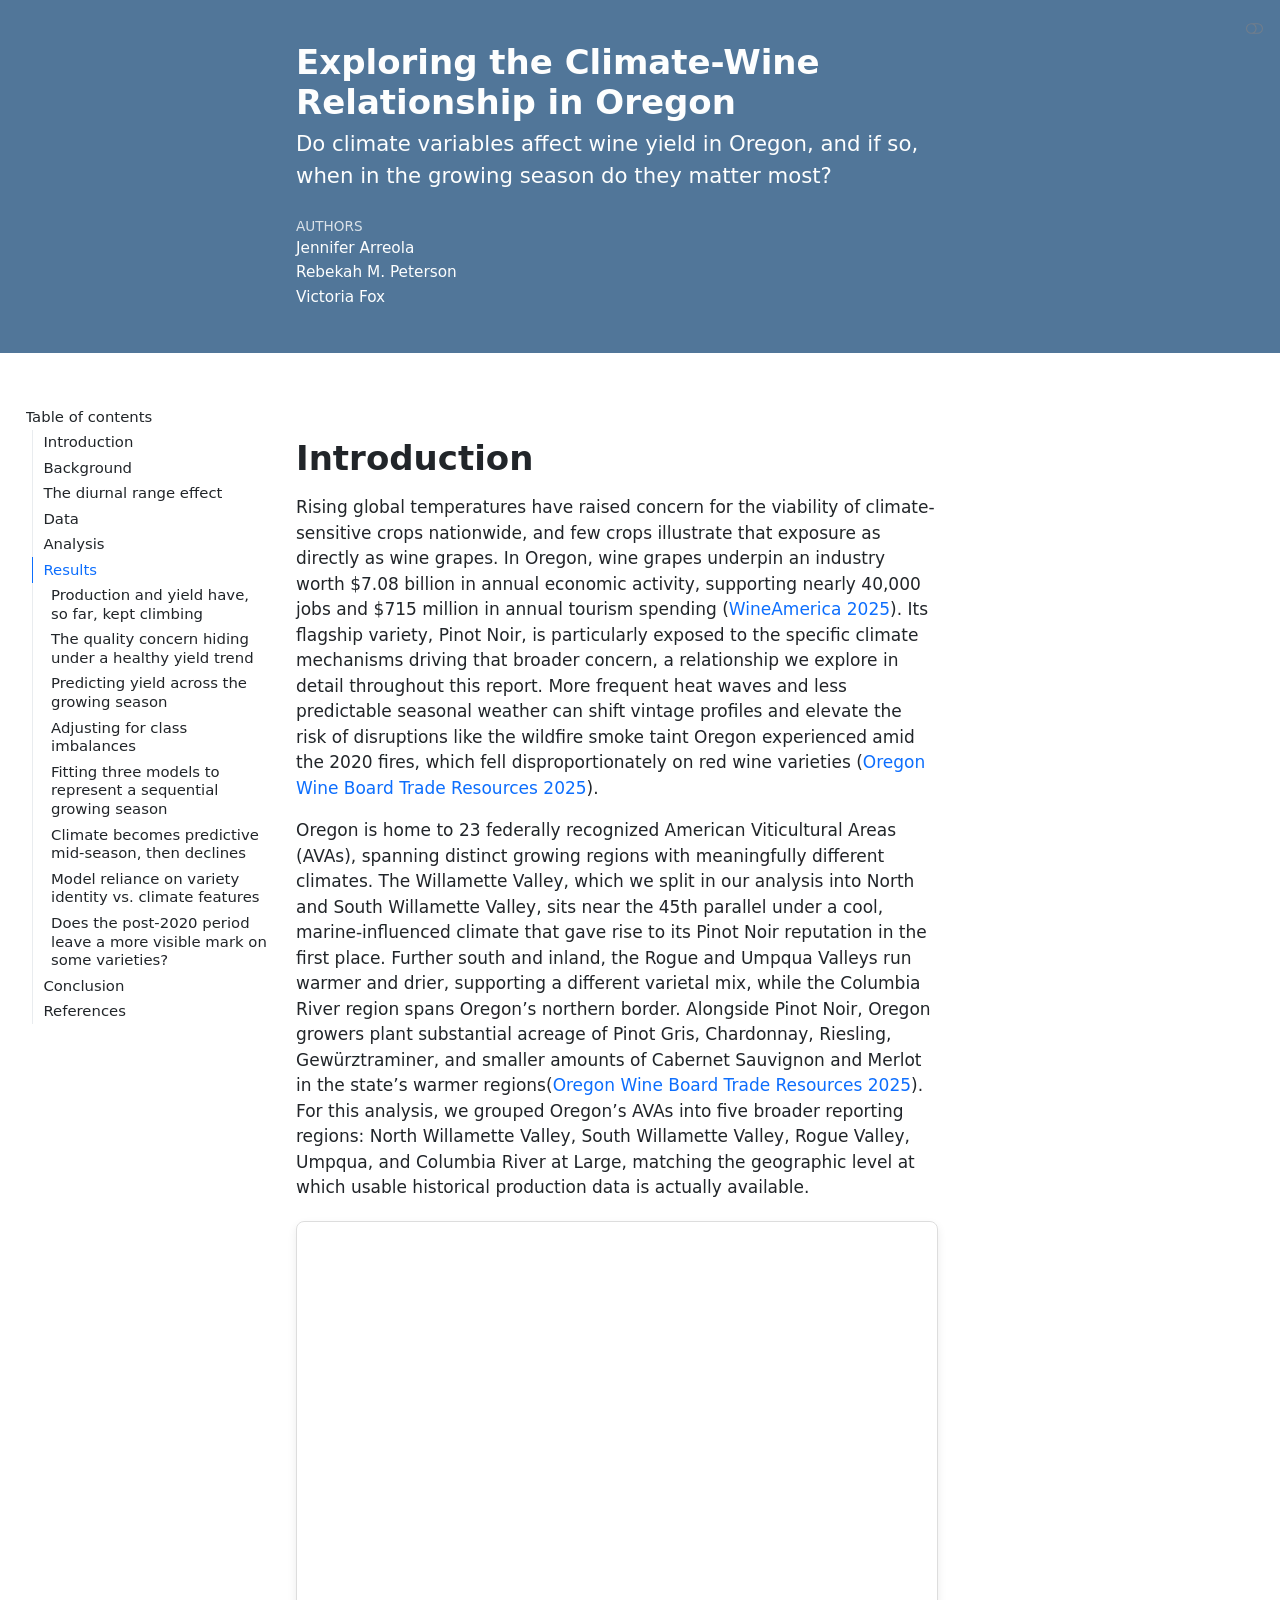
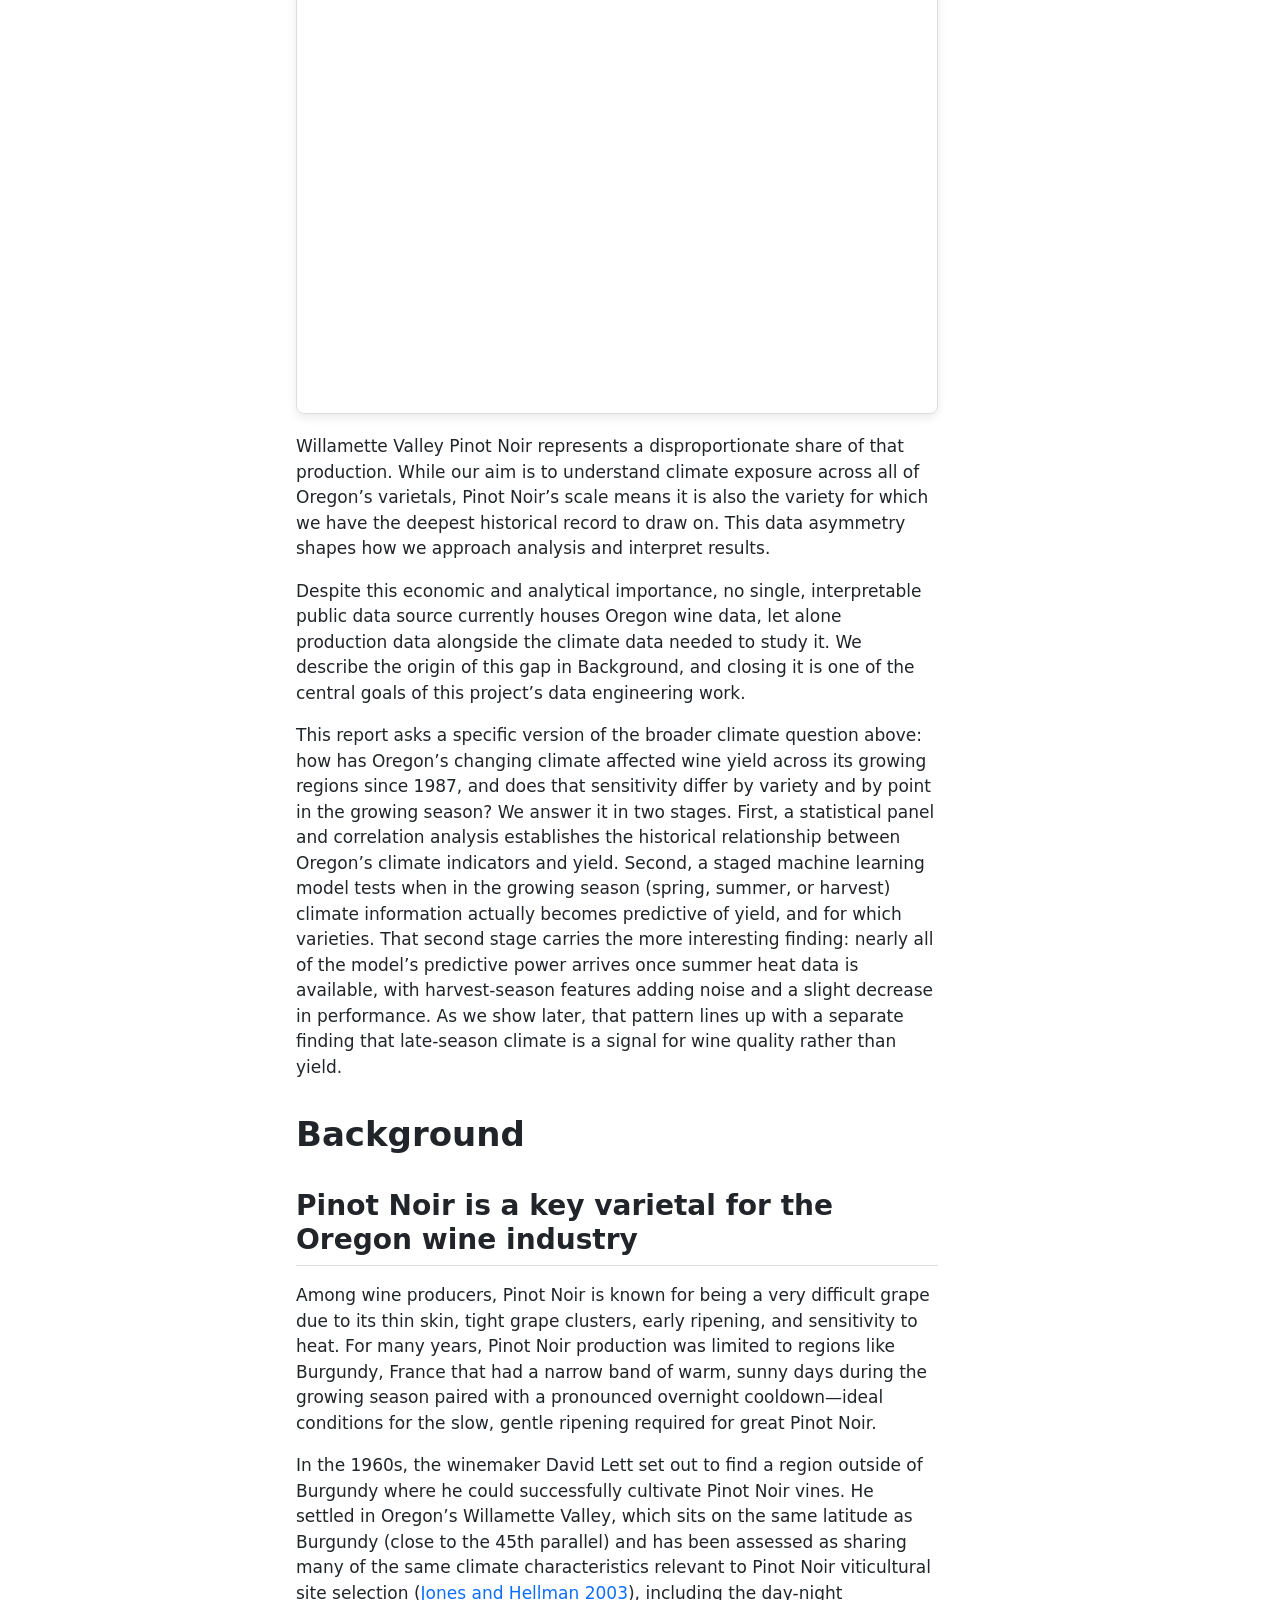
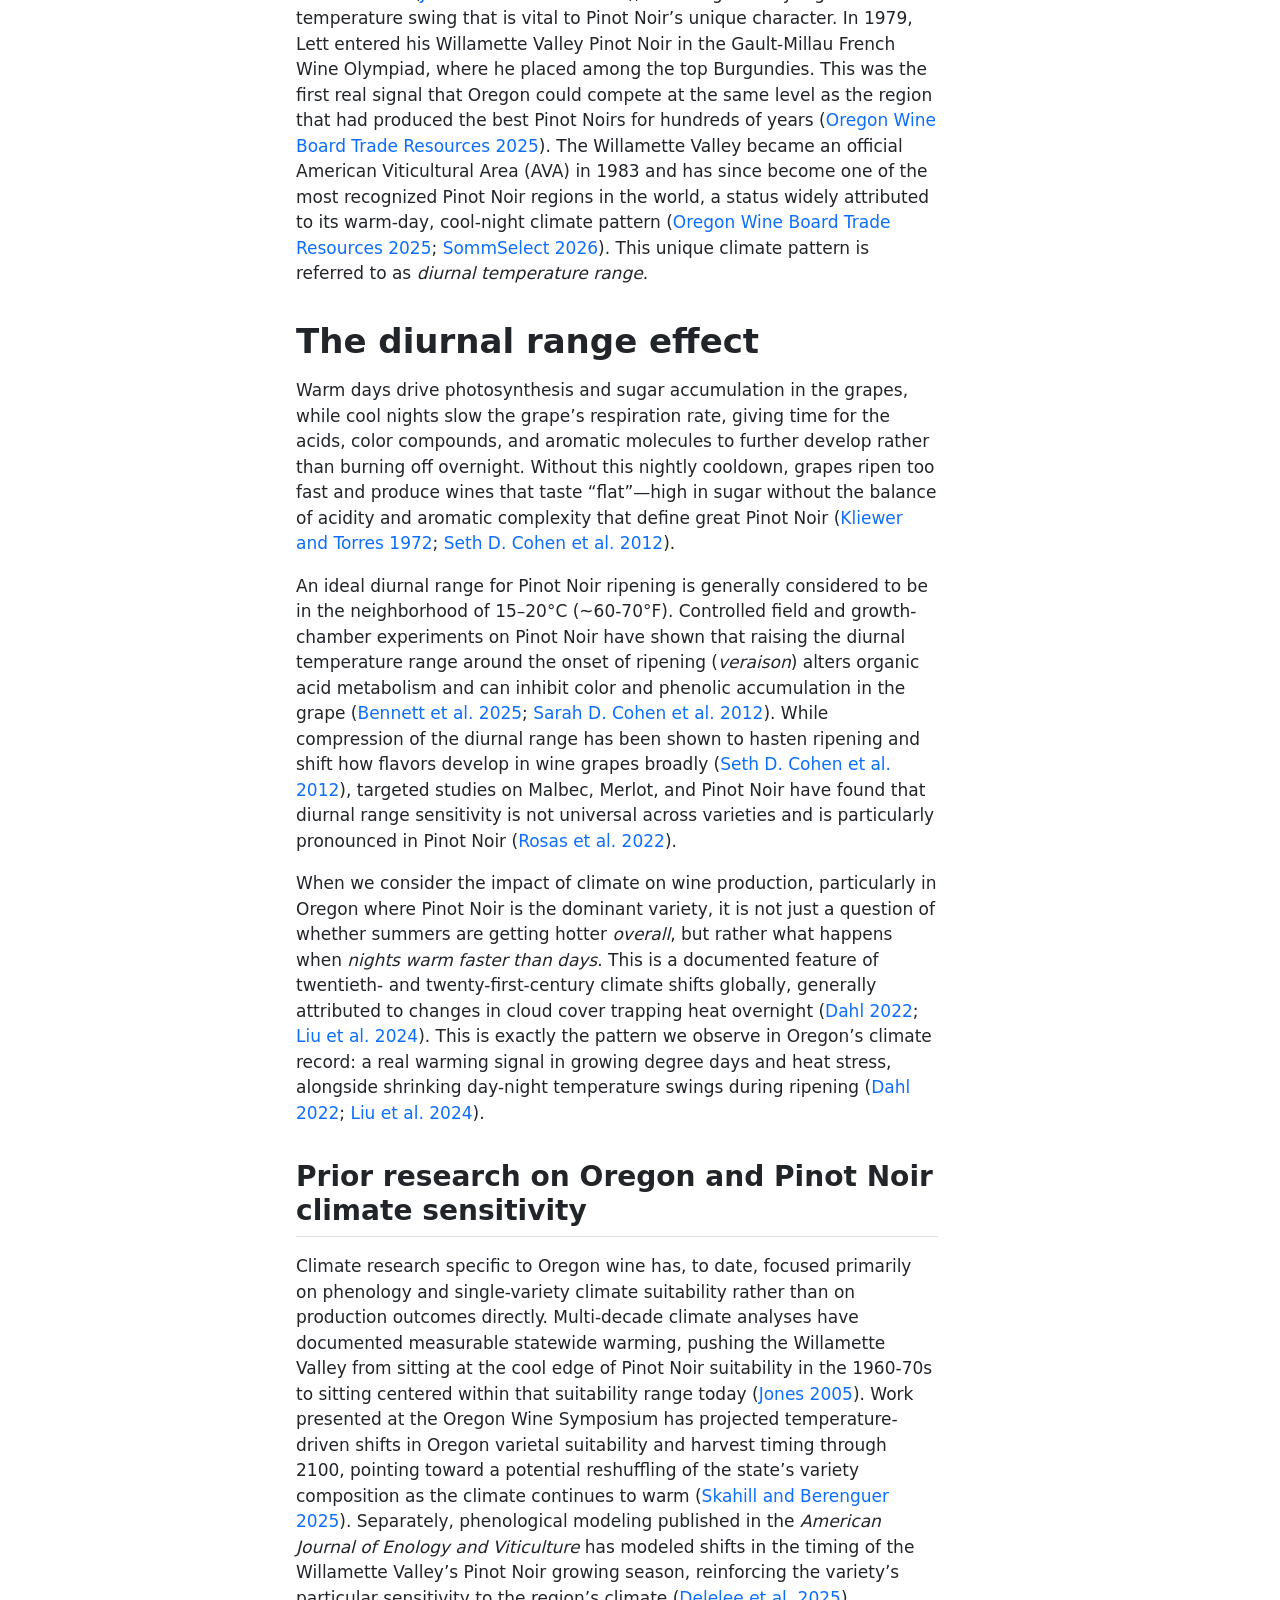
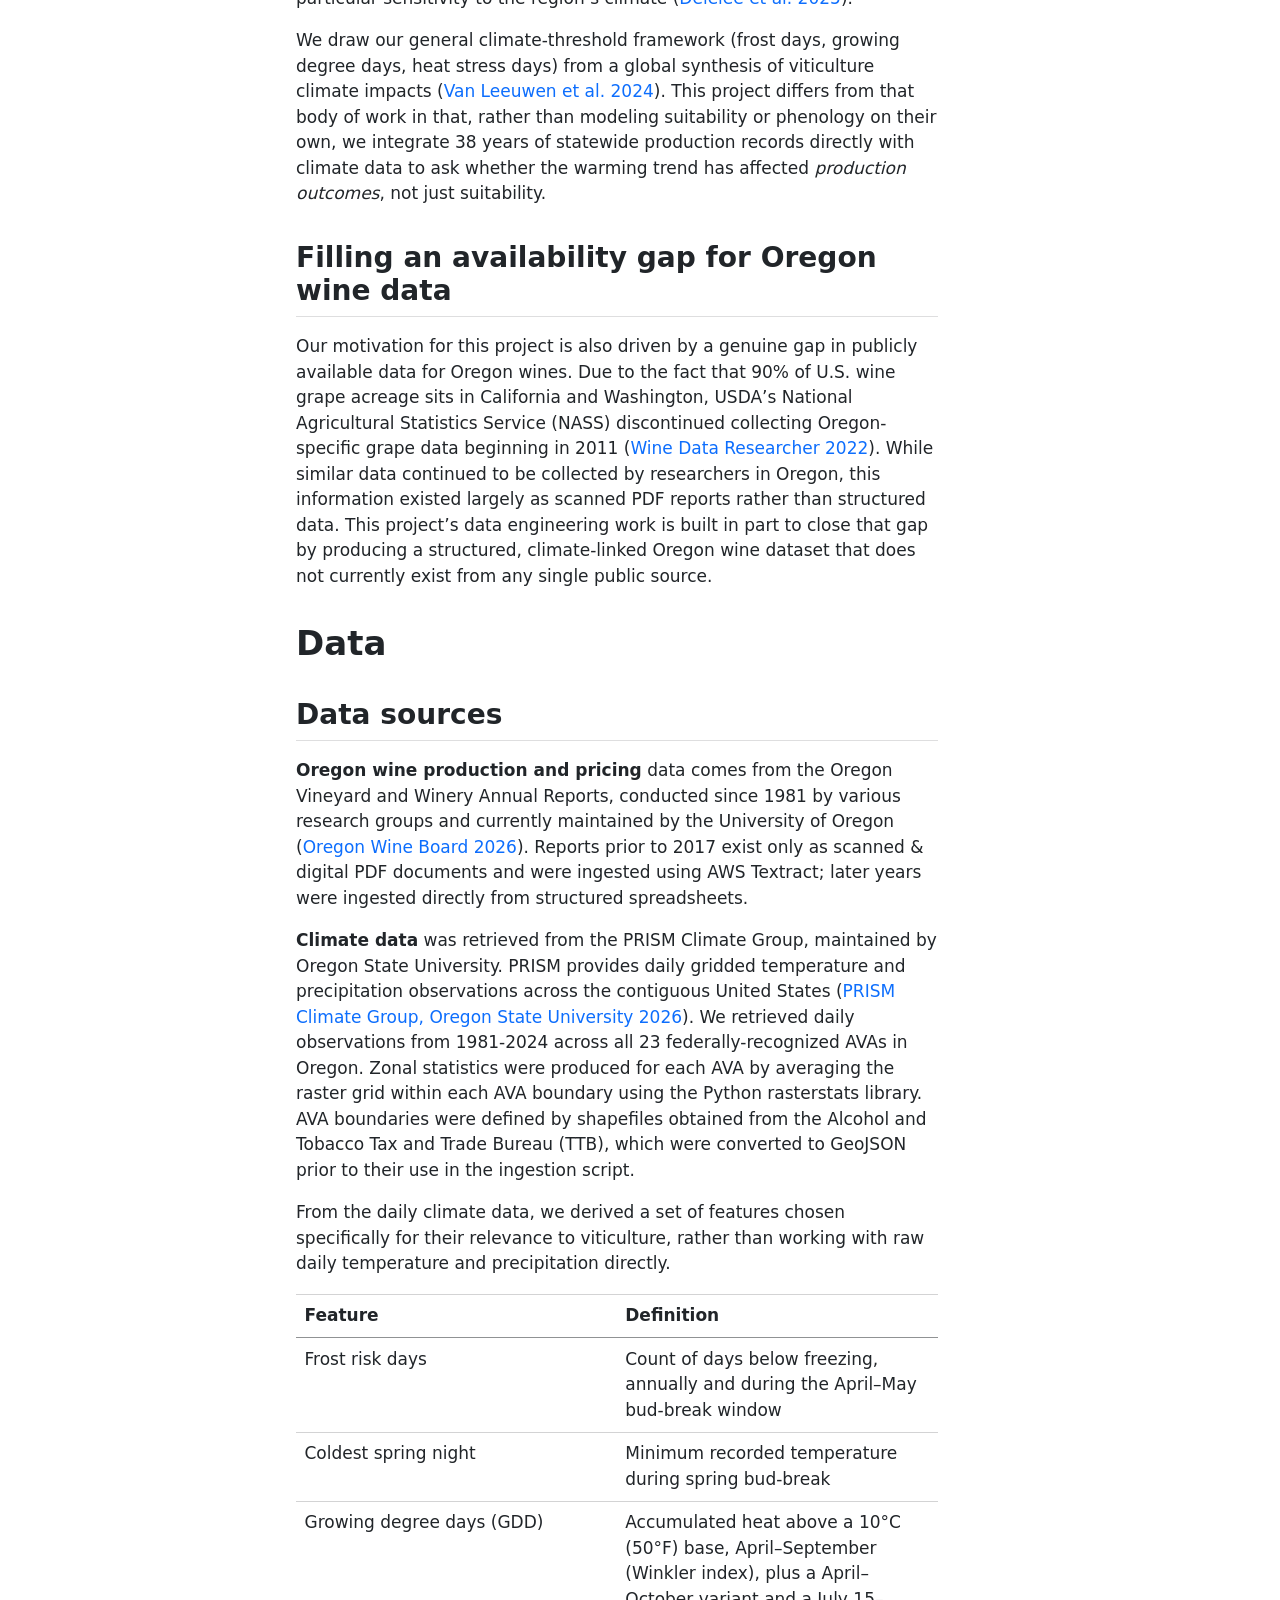
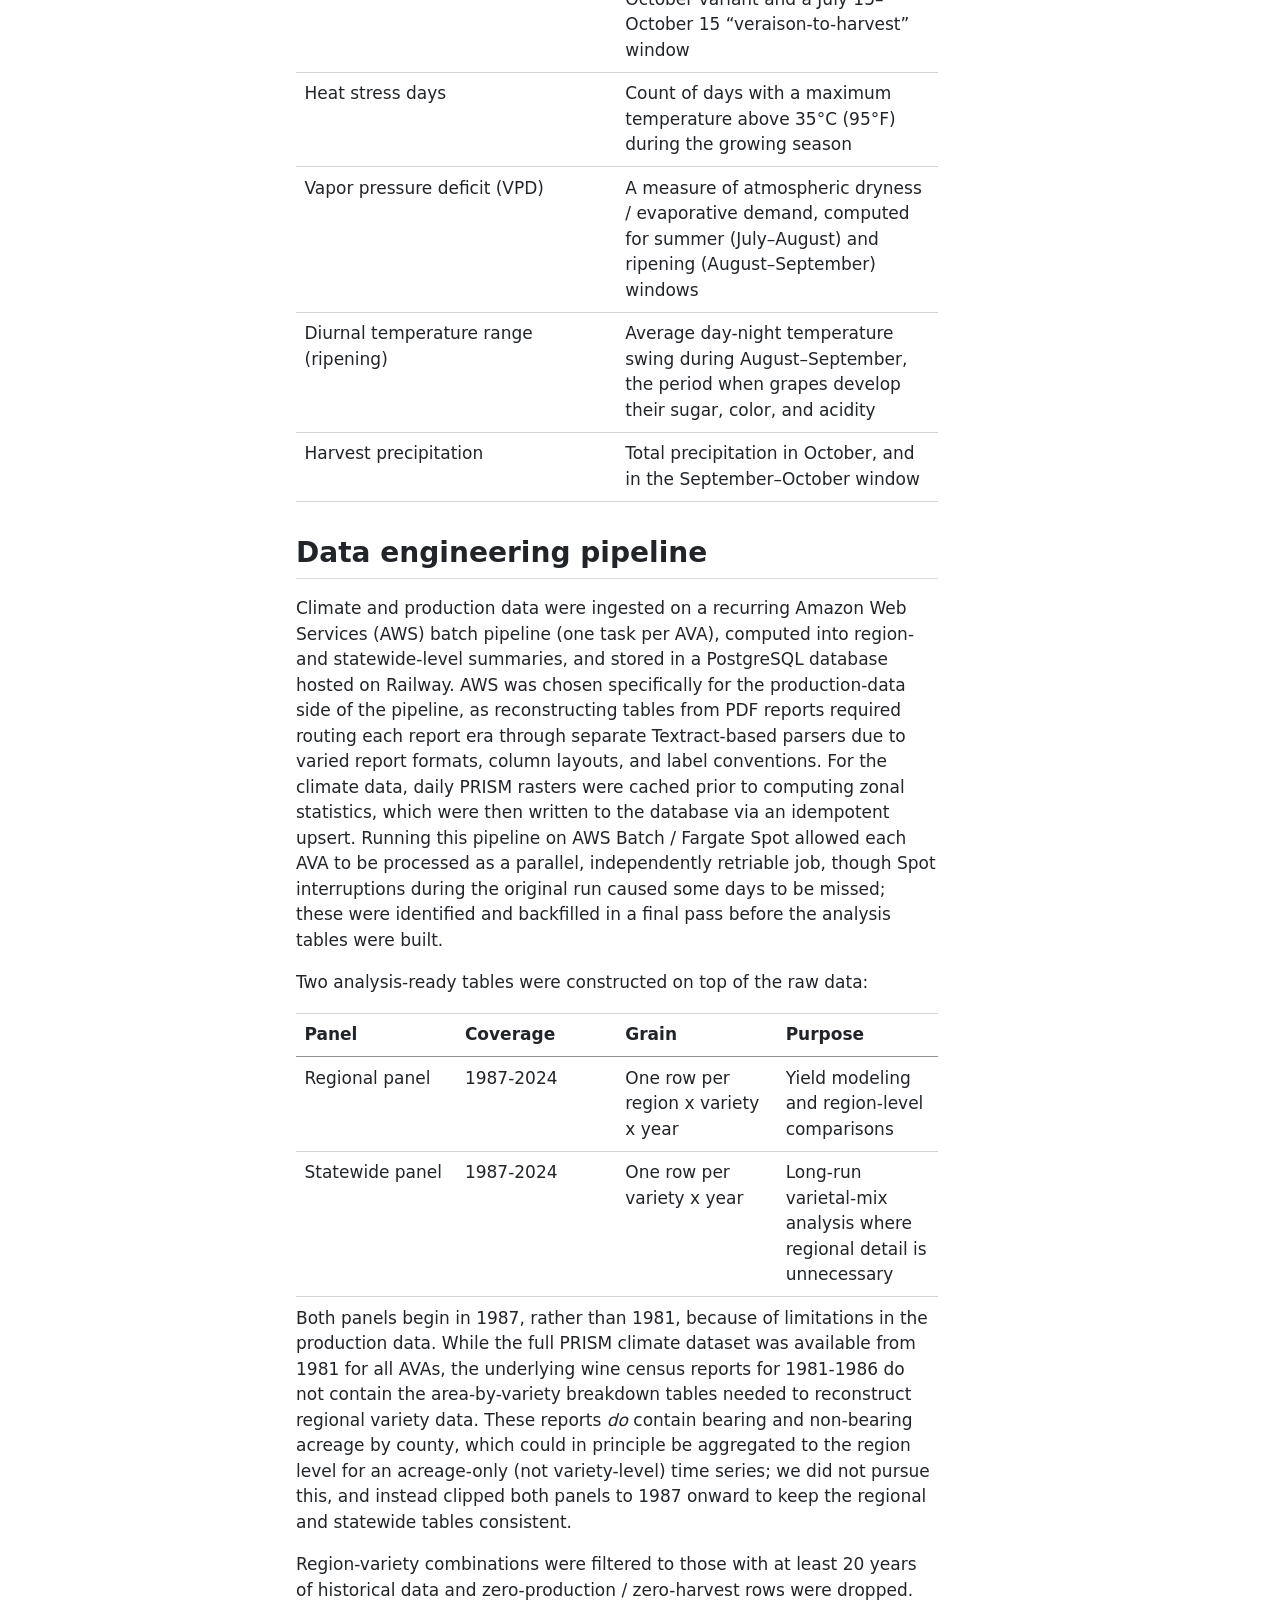
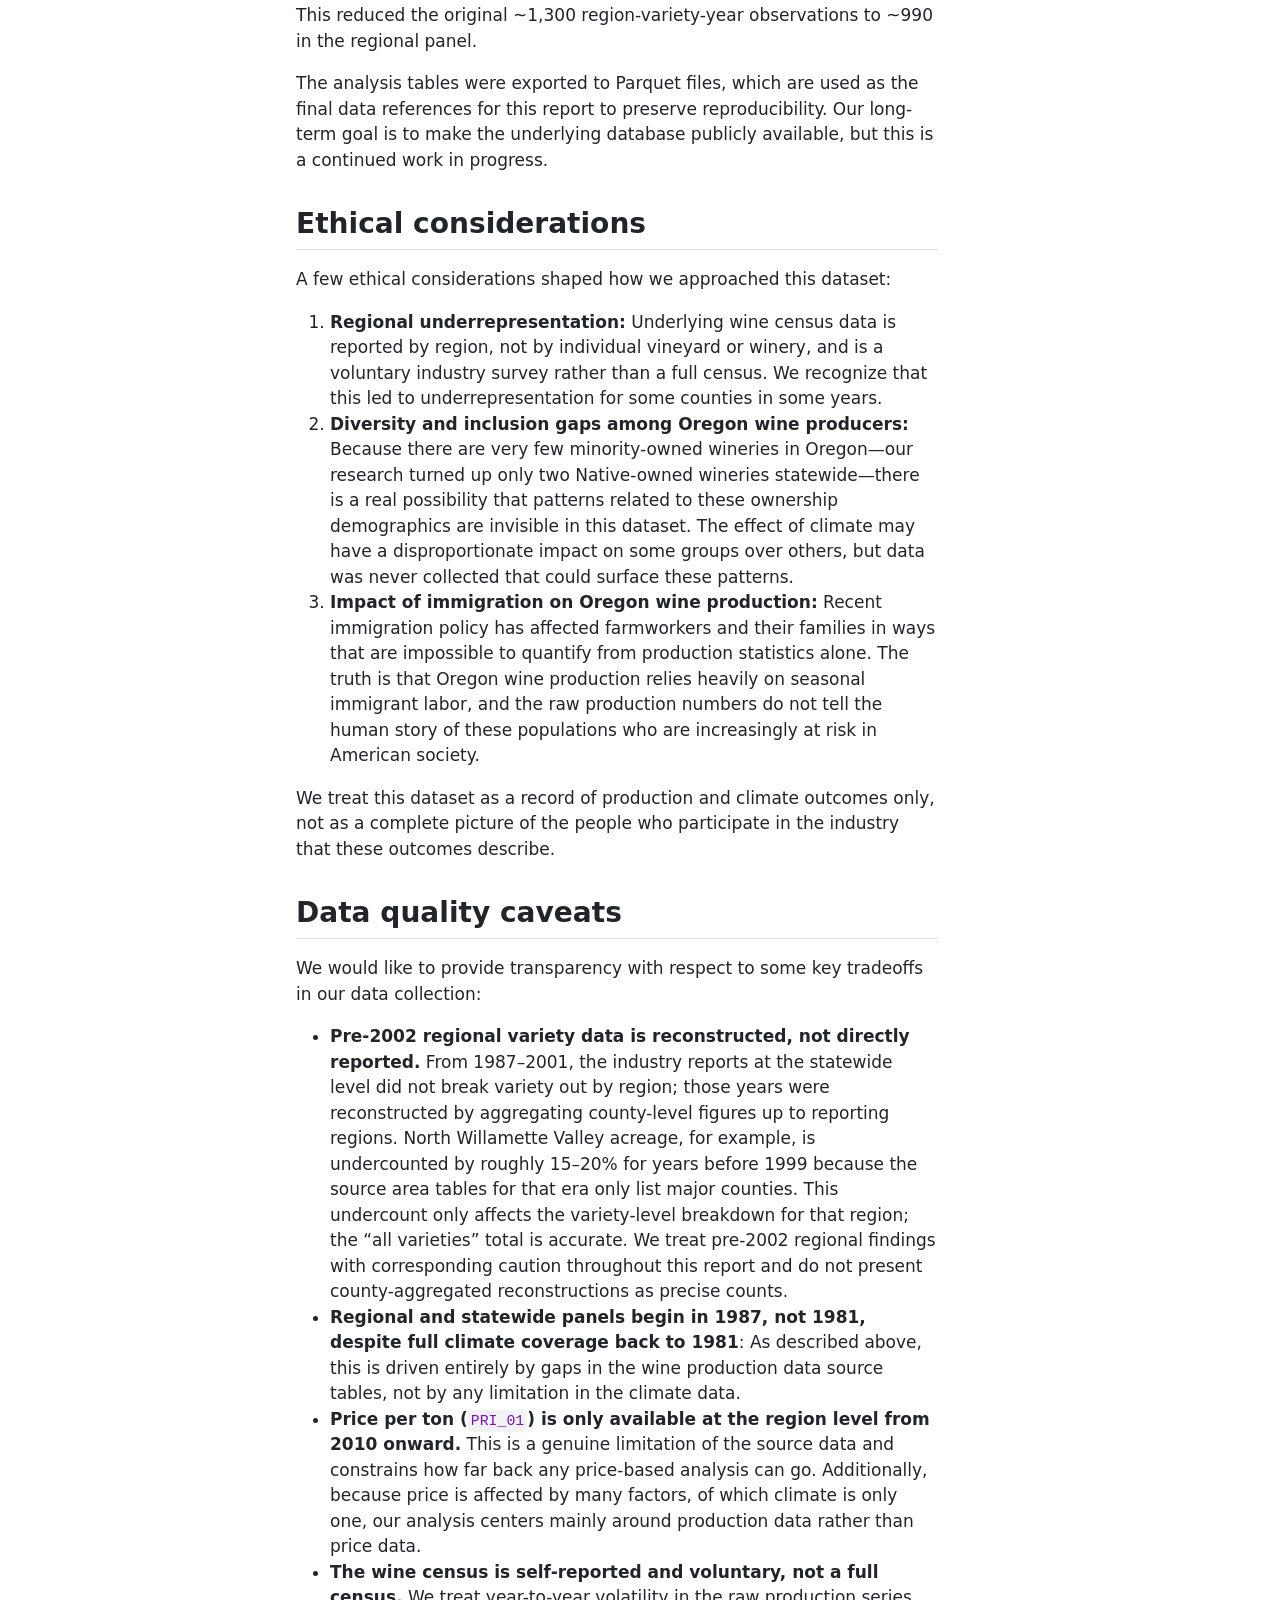
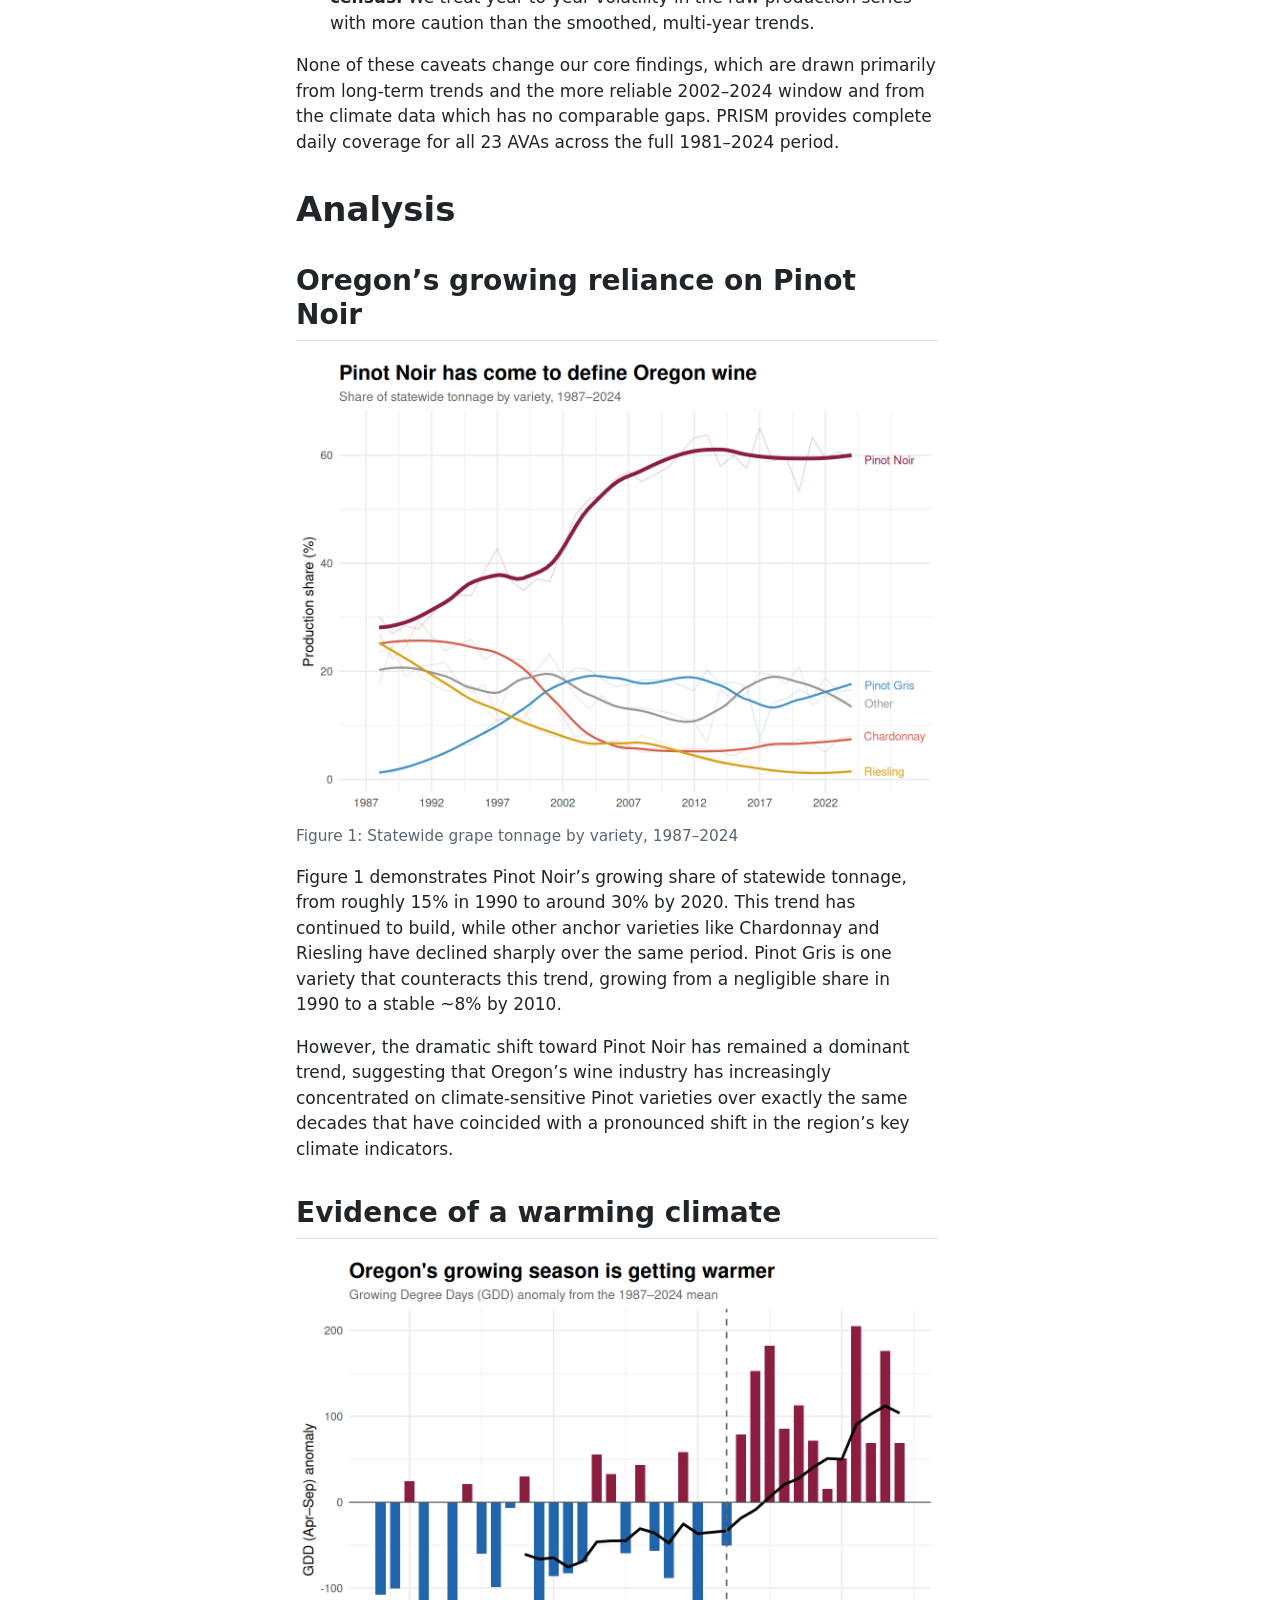
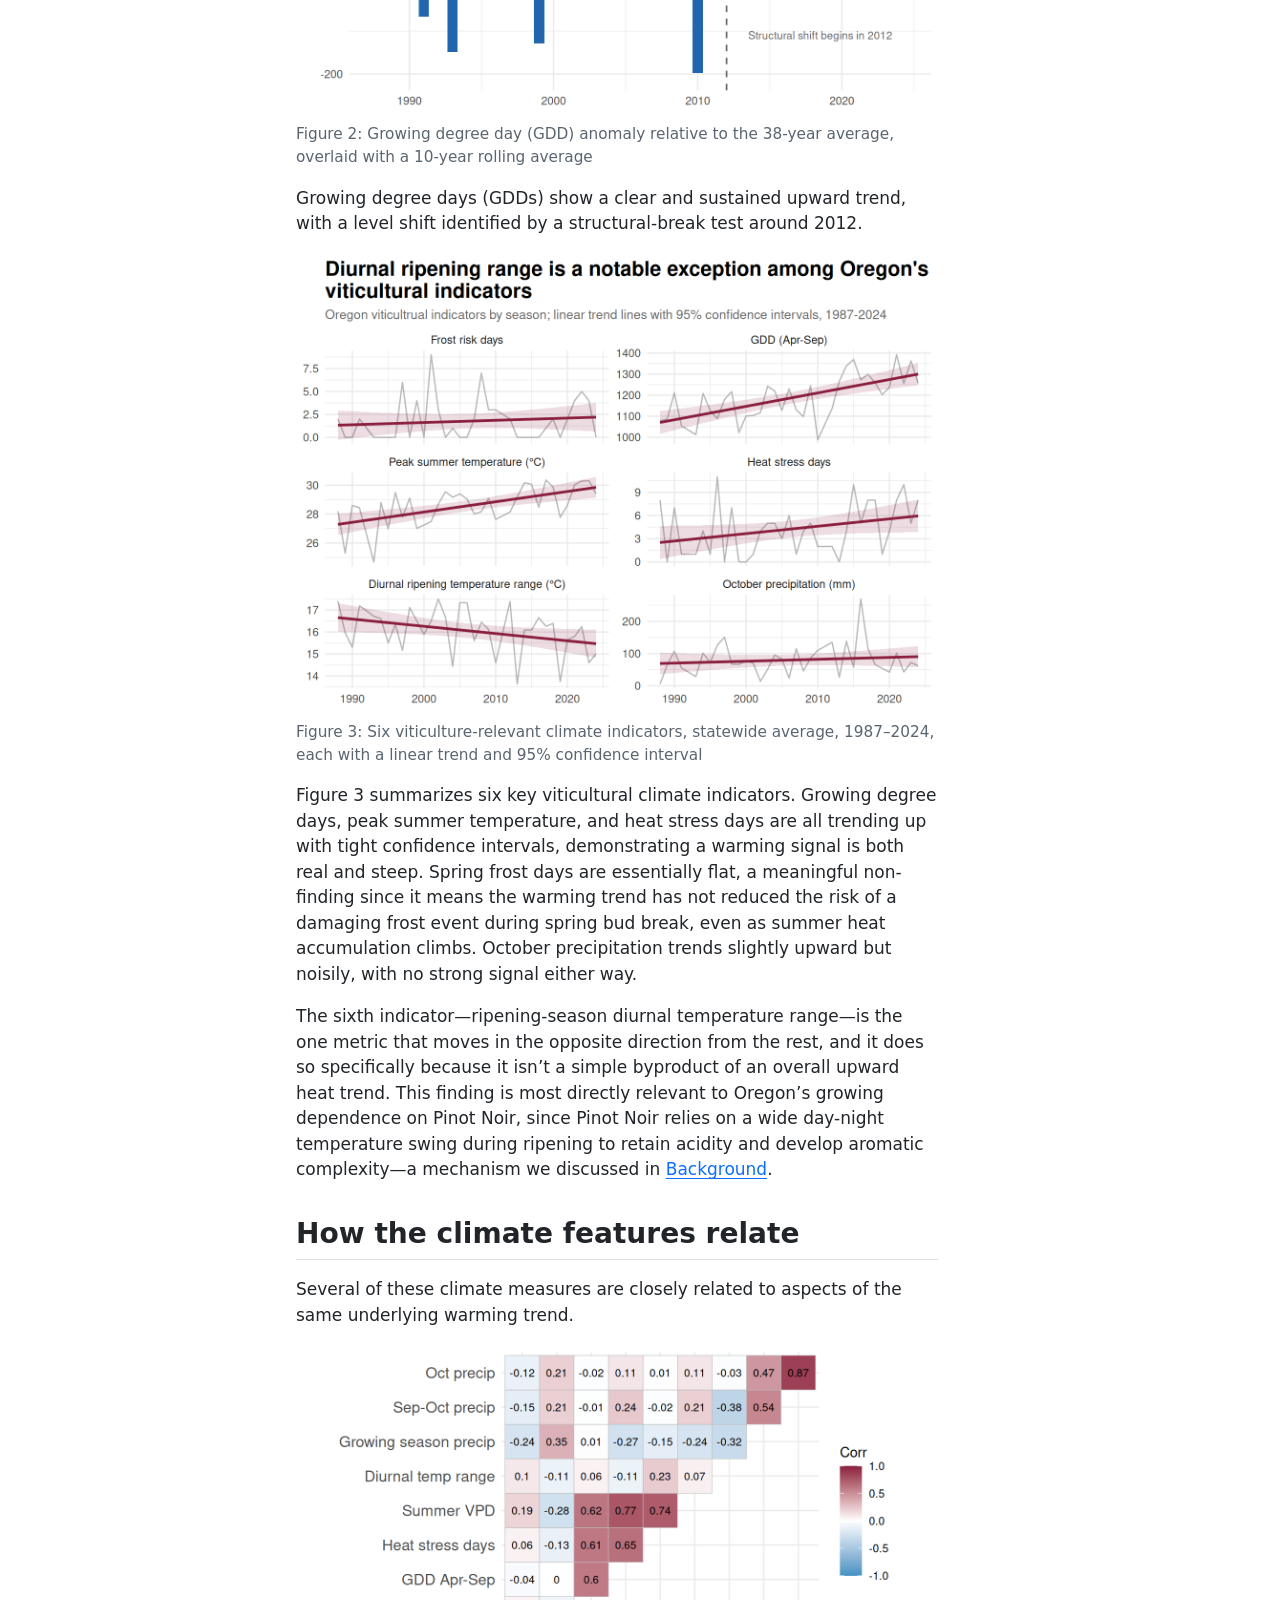
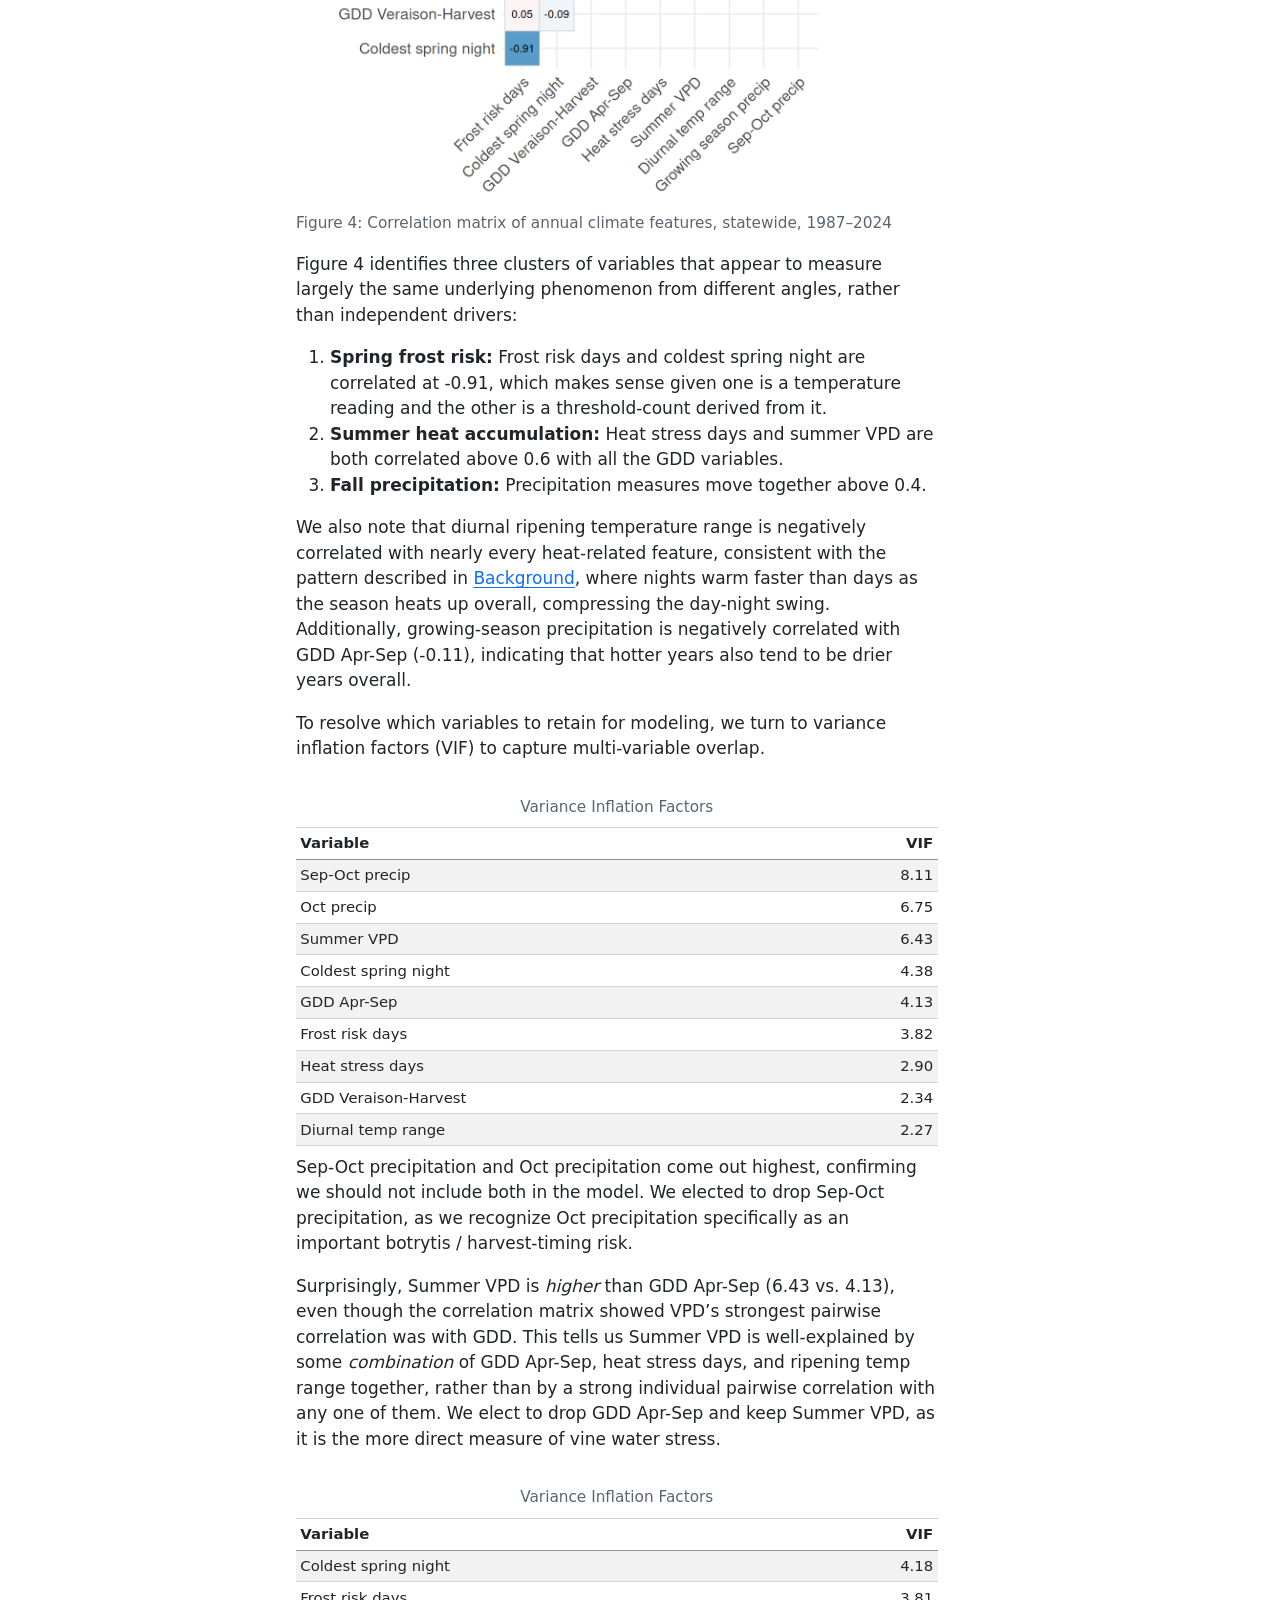
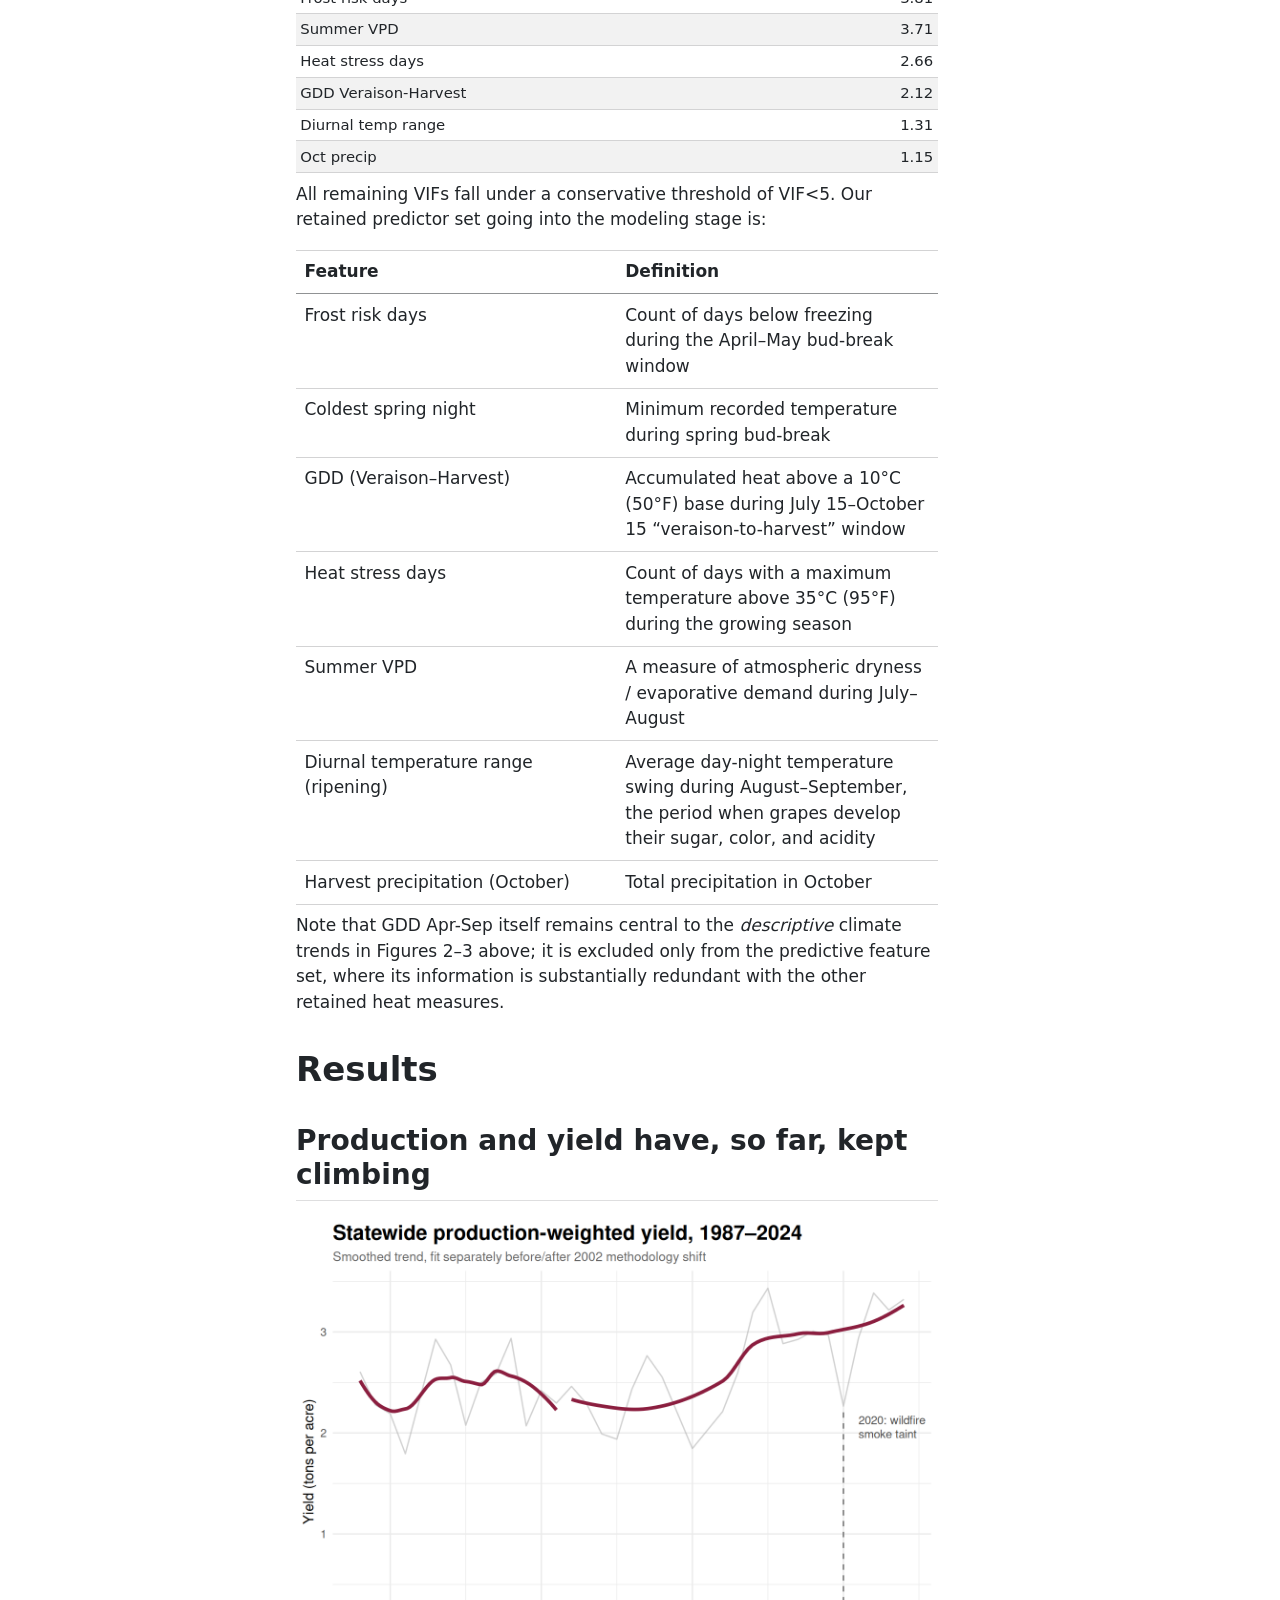
==== commit c0965aa1: "deploy: 1aefe7d60d706f8ca0d8e0c1f492ab29ef80241a" ====
--- a/index.html
+++ b/index.html
@@ -330,7 +330,7 @@
   <li><a href="#the-quality-concern-hiding-under-a-healthy-yield-trend" id="toc-the-quality-concern-hiding-under-a-healthy-yield-trend" class="nav-link" data-scroll-target="#the-quality-concern-hiding-under-a-healthy-yield-trend">The quality concern hiding under a healthy yield trend</a></li>
   <li><a href="#predicting-yield-across-the-growing-season" id="toc-predicting-yield-across-the-growing-season" class="nav-link" data-scroll-target="#predicting-yield-across-the-growing-season">Predicting yield across the growing season</a></li>
   <li><a href="#adjusting-for-class-imbalances" id="toc-adjusting-for-class-imbalances" class="nav-link" data-scroll-target="#adjusting-for-class-imbalances">Adjusting for class imbalances</a></li>
-  <li><a href="#fitting-three-models-to-represent-the-growing-season" id="toc-fitting-three-models-to-represent-the-growing-season" class="nav-link" data-scroll-target="#fitting-three-models-to-represent-the-growing-season">Fitting three models to represent the growing season</a></li>
+  <li><a href="#fitting-three-models-to-represent-a-sequential-growing-season" id="toc-fitting-three-models-to-represent-a-sequential-growing-season" class="nav-link" data-scroll-target="#fitting-three-models-to-represent-a-sequential-growing-season">Fitting three models to represent a sequential growing season</a></li>
   <li><a href="#climate-becomes-predictive-mid-season-then-declines" id="toc-climate-becomes-predictive-mid-season-then-declines" class="nav-link" data-scroll-target="#climate-becomes-predictive-mid-season-then-declines">Climate becomes predictive mid-season, then declines</a></li>
   <li><a href="#model-reliance-on-variety-identity-vs.-climate-features" id="toc-model-reliance-on-variety-identity-vs.-climate-features" class="nav-link" data-scroll-target="#model-reliance-on-variety-identity-vs.-climate-features">Model reliance on variety identity vs.&nbsp;climate features</a></li>
   <li><a href="#does-the-post-2020-period-leave-a-more-visible-mark-on-some-varieties" id="toc-does-the-post-2020-period-leave-a-more-visible-mark-on-some-varieties" class="nav-link" data-scroll-target="#does-the-post-2020-period-leave-a-more-visible-mark-on-some-varieties">Does the post-2020 period leave a more visible mark on some varieties?</a></li>
@@ -363,7 +363,7 @@
 </div>
 <p>Willamette Valley Pinot Noir represents a disproportionate share of that production. While our aim is to understand climate exposure across all of Oregon’s varietals, Pinot Noir’s scale means it is also the variety for which we have the deepest historical record to draw on. This data asymmetry shapes how we approach analysis and interpret results.</p>
 <p>Despite this economic and analytical importance, no single, interpretable public data source currently houses Oregon wine data, let alone production data alongside the climate data needed to study it. We describe the origin of this gap in Background, and closing it is one of the central goals of this project’s data engineering work.</p>
-<p>This report asks a specific version of the broader climate question above: how has Oregon’s changing climate affected wine yield across its growing regions since 1987, and does that sensitivity differ by variety and by point in the growing season? We answer it in two stages. First, a statistical panel and correlation analysis establishes the historical relationship between Oregon’s climate indicators and yield. Second, a staged machine learning model tests when in the growing season (spring, summer, or harvest) climate information actually becomes predictive of yield, and for which varieties. That second stage carries the more interesting finding: nearly all of the model’s predictive power arrives once summer heat data is available, with harvest-season features adding comparatively little on top. As we show later, that pattern lines up with a separate finding that late-season climate is a signal for wine quality rather than yield.</p>
+<p>This report asks a specific version of the broader climate question above: how has Oregon’s changing climate affected wine yield across its growing regions since 1987, and does that sensitivity differ by variety and by point in the growing season? We answer it in two stages. First, a statistical panel and correlation analysis establishes the historical relationship between Oregon’s climate indicators and yield. Second, a staged machine learning model tests when in the growing season (spring, summer, or harvest) climate information actually becomes predictive of yield, and for which varieties. That second stage carries the more interesting finding: nearly all of the model’s predictive power arrives once summer heat data is available, with harvest-season features adding noise and a slight decrease in performance. As we show later, that pattern lines up with a separate finding that late-season climate is a signal for wine quality rather than yield.</p>
 </section>
 <section id="background" class="level1">
 <h1>Background</h1>
@@ -734,7 +734,7 @@
 <p>We see a dramatic dip in Pinot Noir yield in 2020 while Pinot Gris and Chardonnay barely register the disruption comparatively. This selective impact is consistent with wildfire smoke taint, which binds more readily to red wine grapes because of their extended skin-contact fermentation process than to white wine production; anecdotally, 2020 also drove some producers toward “white Pinot” as a workaround, itself a sign of the industry’s adaptive capacity.</p>
 <p>All varieties rebound to new all-time highs within three years. Indeed, outside of that one disrupted year, yield for Pinot Noir and the other key varieties has held steady or trended upward statewide, and the same holds when the data is cut by region instead of variety in Figure 7 (below). The historical pattern demonstrates that, within the range of GDD and heat stress Oregon has experienced thus far, warmer conditions have generally corresponded with higher yields per acre across nearly every variety and region.</p>
 <p>However, this pattern is not uniform across varieties. Pinot Gris demonstrated the largest yield gain of the four key varieties (roughly a 35% increase), with Pinot Noir close behind (44%) and Chardonnay more modest (34%). In contrast, Riesling shows essentially no relationship between yield and warmth of the growing season (-2%). This could be attributed to the fact that its production is concentrated largely in the cooler North Willamette Valley that rarely experiences the warmer end of the state’s climate range.</p>
-<p>We also note that Pinot Gris’ rising share of statewide production (Figure 1) is attributable not not only to an increasing share of planted acres, but also because this variety appears to yield higher volumes in the warmer seasons that are becoming increasingly common in Oregon.</p>
+<p>We also note that Pinot Gris’ rising share of statewide production (Figure 1) is attributable not only to an increasing share of planted acres, but also because this variety appears to yield higher volumes in the warmer seasons that are becoming increasingly common in Oregon.</p>
 <div class="cell">
 <div class="cell-output-display">
 <div class="quarto-figure quarto-figure-center">
@@ -968,8 +968,8 @@
 </div>
 </div>
 </section>
-<section id="fitting-three-models-to-represent-the-growing-season" class="level2">
-<h2 class="anchored" data-anchor-id="fitting-three-models-to-represent-the-growing-season">Fitting three models to represent the growing season</h2>
+<section id="fitting-three-models-to-represent-a-sequential-growing-season" class="level2">
+<h2 class="anchored" data-anchor-id="fitting-three-models-to-represent-a-sequential-growing-season">Fitting three models to represent a sequential growing season</h2>
 <p>To capture the compounding effect of time and climate information, we fit three separate models, each representing what a grower would actually know at that point in the season: a spring model (frost risk only), a summer model (adding growing degree days, heat stress, and vapor pressure deficit), and a harvest model (adding veraison-to-harvest GDD, October precipitation, and ripening diurnal range).</p>
 <p>All three stages were evaluated on the same time-blocked pre-2020 train/test partition rather than a simple random split. Oregon’s yield has trended upward over the study period, and its climate is itself autocorrelated from one year to the next, so a random split risks placing a test year directly adjacent to a training year from the same short-term trend, letting the model interpolate between nearby years rather than genuinely predicting an unseen one. To guard against this, we split pre-2020 data into contiguous three-year blocks, assigned roughly 10% of rows to test blocks spread across the full date range, and removed a one-year buffer from training on each side of the test block, so that no training year sits immediately adjacent to a test year. All three growing-season stages were tuned and evaluated on this same partition, so that any difference in performance across stages reflects the additional climate information available at that stage, not a different sample of years.</p>
 <p>Post-2020 data was held out entirely from training and evaluated separately, as a case study rather than a fourth fold. We treat 2020 onward this way throughout the report because the wildfire smoke taint that disrupted that year’s harvest was a discrete event rather than part of the underlying gradual climate trend our models are built to capture; folding it into training on equal footing with other years would risk attributing a smoke-driven production loss to ordinary climate variability.</p>
@@ -1018,8 +1018,8 @@
 </div>
 </div>
 </div>
-<p>Table 3 and Figure 9 show held-out test performance for all three growing-season stages. The relationship between climate and yield is modest throughout, an R² range of roughly 0.01 to 0.07. The staged models show that climate information is not predictive in the spring, becomes predictive in the summer, and then declines in predictive power once harvest-stage features are added. This pattern is consistent with our correlation analysis, which found that growing degree days and heat stress were the most strongly correlated climate features with yield, while veraison-to-harvest GDD, October precipitation, and ripening diurnal range were not strongly correlated with yield.</p>
-<p>Figure 9 shows a tighter spread of residuals for the summer model than for the harvest model, despite the harvest model having strictly more information available to it. This suggests that the harvest-stage features are not adding predictive value and may even be introducing noise into the model. Because of this, we use the summer model, not the full-season harvest model, as our final model for the post-2020 case study below.</p>
+<p>Table 3 and Figure 9 show held-out test performance for all three growing-season stages. The relationship between climate and yield is modest throughout, an R² range of roughly 0.01 to 0.07. The staged models show that climate information is not predictive in the spring, becomes predictive in the summer, and then declines in predictive power once harvest-stage features are added. This pattern aligns with our correlation analysis, which found that growing degree days and heat stress were the most strongly correlated climate features with yield, while veraison-to-harvest GDD, October precipitation, and ripening diurnal range were not strongly correlated with yield.</p>
+<p>Figure 9 shows a tighter spread of residuals for the summer model than for the harvest model, despite the harvest model having strictly more information available to it, suggesting that the harvest-stage features are not adding predictive value and may even be introducing noise into the model. Because of this, we use the summer model, not the full-season harvest model, as our final model for the post-2020 case study below.</p>
 <div class="cell">
 <div class="cell-output-display">
 <div class="quarto-figure quarto-figure-center">
@@ -1030,7 +1030,7 @@
 </div>
 </div>
 </div>
-<p>Further, Figure 10 breaks down the same residuals by variety instead of by stage. As shown, the model is best-behaved for Oregon’s most heavily represented varieties, Pinot Noir and Chardonnay in particular show residuals centered close to zero across all three stages. While, the state’s thinner varieties show wider, more biased spreads that do not meaningfully improve as later-stage features are added. This behavior becomes more explicit once we look at which features are contributing the most predictive power in the model. Ultimately when climate information alone cannot fully explain yield for a given variety, the model tended to fall back on variety itself to define yield.</p>
+<p>Figure 10 breaks down the same residuals by variety instead of by stage. As shown, the model is best-behaved for Oregon’s most heavily represented varieties: Pinot Noir and Chardonnay in particular show residuals centered close to zero across all three stages, while the state’s thinner varieties show wider, more biased spreads that do not meaningfully improve as later-stage features are added. This behavior becomes more explicit once we look at which features are contributing the most predictive power in the model. Ultimately, when climate information alone cannot fully explain a variety’s yield, the model falls back on variety identity itself as its best available predictor.</p>
 </section>
 <section id="model-reliance-on-variety-identity-vs.-climate-features" class="level2">
 <h2 class="anchored" data-anchor-id="model-reliance-on-variety-identity-vs.-climate-features">Model reliance on variety identity vs.&nbsp;climate features</h2>
@@ -1045,11 +1045,11 @@
 </div>
 </div>
 <p>Figure 11 shows why the residual patterns in Figure 10 look the way they do. In the spring model, variety identity dominates by a wide margin, consistent with the only available features at that point, frost risk and coldest spring night, showing no meaningful correlation with yield in our statistical analysis. With no useful climate signal to draw on, the model falls back on variety as its primary basis for prediction.</p>
-<p>Variety identity remains the most important feature in the summer model as well, but growing degree days now emerges as a substantial contributor alongside it. This lines up directly with Table 3: the summer model’s jump in R² is attributable specifically to GDD becoming informative once it enters the feature set, not to any change in how much the model relies on variety. Figures 10 and 11 reveal the influence variety has on yield, while also highlighting GDD as an important climate predictor, however as climate factors accumulate the model does not display increased accuracy or a reduction in the models reliance on variety.</p>
+<p>Variety identity remains the most important feature in the summer model as well, but growing degree days now emerges as a substantial contributor alongside it. This lines up directly with Table 3: the summer model’s jump in R² is attributable specifically to GDD becoming informative once it enters the feature set, not to any change in how much the model relies on variety. Harvest-stage features move both of these numbers in the same direction: model accuracy declines, and so does the model’s reliance on variety identity, without any harvest-specific feature stepping in to explain what’s lost. Rather than adding predictive signal, these features appear to dilute it, weakening the model’s focus on the one feature that had been driving its predictions all along.</p>
 </section>
 <section id="does-the-post-2020-period-leave-a-more-visible-mark-on-some-varieties" class="level2">
 <h2 class="anchored" data-anchor-id="does-the-post-2020-period-leave-a-more-visible-mark-on-some-varieties">Does the post-2020 period leave a more visible mark on some varieties?</h2>
-<p>We treat 2020 as a discrete disruption rather than part of the underlying climate trend due to the 2020 wildfires that resulted in decreased production due to the smoke-taint experienced. As such, it was held out entirely from training. As a case study, we refit the summer model, the best-performing stage, on all pre-2020 data and evaluated it against each variety’s actual yield from 2020 through 2024. A wide or biased residual here does not necessarily mean climate hit that variety harder; the summer model has no wildfire or smoke-taint feature at all, so a large residual only tells us climate and variety together fail to explain that variety’s post-2020 yield, for reasons the model cannot see.</p>
+<p>Treating 2020 as a discrete disruption rather than part of the underlying climate trend, we can evaluate how well the summer model explains each variety’s yield from 2020 through 2024. We refit the summer model, the best-performing stage, on all pre-2020 data and evaluated it against each variety’s actual yield from 2020 through 2024. A wide or biased residual here does not mean climate hit that variety harder; the summer model has no wildfire or smoke-taint feature at all, so a large residual only tells us climate and variety together fail to explain that variety’s post-2020 yield, for reasons the model cannot see.</p>
 <div class="cell" data-tbl-cap="Table 4: Post-2020 residuals by variety (summer model), 2020-2024">
 <div class="cell-output-display">
 <table class="caption-top table table-sm table-striped small">
@@ -1131,86 +1131,36 @@
 </div>
 </div>
 </div>
-<p>Table 4 and Figure 12 show that post-2020 unpredictability is not evenly spread across varieties, and it does not fall where our earlier smoke-taint finding might suggest. Pinot Blanc and Riesling show the widest residual spread and the most negative mean, meaning their yeild is consistently lower than the model predicts, while Chardonnay and Pinot Gris show the tightest residual spread and a mean near zero. Pinot Blanc’s result, drawn from only 10 rows, is the thinnest sample in this case study and should be read with particular caution.</p>
+<p>Table 4 and Figure 12 show that post-2020 unpredictability is not evenly spread across varieties, and it does not fall where our earlier smoke-taint finding might suggest. Pinot Blanc and Riesling show the widest residual spread and the most negative mean, meaning their yield is consistently lower than the model predicts, while Merlot shows the tightest residual spread and a mean near zero. Pinot Blanc’s result, drawn from only 10 rows, is the thinnest sample in this case study and should be read with particular caution.</p>
 <p>Pinot Noir, the variety our production-weighted yield analysis showed took the sharpest single-year hit from 2020 wildfire smoke, tells a different story once the window widens to include the recovery years. Its residual spread is the second-tightest of any variety, and its mean residual is solidly positive, meaning actual yield from 2020 through 2024 ran above what climate alone would have predicted. Our framing of 2020 as a discrete, one-year disruption holds up once the window widens, not just for that single year: across the full post-2020 period, Pinot Noir’s climate-yield relationship looks stable, and the industry’s documented rebound (Figure 6) shows up here as a model that continues to underestimate, not overestimate, the variety’s recovery.</p>
 <p>Since our summer model was never built to detect wildfire smoke specifically, we read Pinot Blanc and Riesling’s post-2020 unpredictability as a starting point for further investigation rather than a settled explanation. Whether it reflects a genuine variety-specific climate response, the compounding effect of multiple fire years our features do not capture, or simply the smaller and noisier samples these two varieties carry throughout this analysis, is a question this dataset alone cannot resolve.</p>
 </section>
 </section>
 <section id="conclusion" class="level1">
 <h1>Conclusion</h1>
-<p>Our original research question asked how climate has affected wine production in Oregon’s growing regions, and how that relationship has evolved since 1987. Our statistical and machine learning findings point to an answer that is more nuanced than either “climate change is hurting Oregon wine” or “climate change hasn’t mattered yet.” Both are somewhat accurate, depending on which outcome and which variety is the focus.</p>
+<p>Our original research question asked how climate has affected wine production in Oregon’s growing regions, and how that relationship has evolved since 1987. Our statistical and machine learning findings reveal that climate has changed Oregon’s growing conditions measurably, but it’s effect on wine depends heavily on which outcome, and which variety is being considered.</p>
 <p>The climate trend itself is unambiguous. Growing degree days, peak summer temperature, and heat stress days have all risen over the past four decades, while the ripening-season diurnal temperature range, the day-night swing that gave Oregon’s Willamette Valley its Burgundy-like suitability for Pinot Noir in the first place, has quietly narrowed. Yield, however, has not shown the damage that trend alone might suggest. Statewide production-weighted yield has climbed for decades, our correlation analysis found warmer conditions generally corresponding to higher yield rather than lower, and our staged SVM model could explain at most 6.9% of yield’s variance from climate and variety alone, at its single best-performing stage. That is independent, held-out confirmation that climate is not yet the dominant force behind Oregon’s yield outcomes.</p>
 <div class="cell">
 <div class="cell-output-display">
 <div class="quarto-figure quarto-figure-center">
 <figure class="figure">
-<p><a href="capstone_files/figure-html/stacked-production-diurnal-1.png" class="lightbox" data-gallery="quarto-lightbox-gallery-13" title="Figure 12: Statewide production-weighted yield and ripening-season diurnal temperature range, 1981–2024"><img src="capstone_files/figure-html/stacked-production-diurnal-1.png" class="img-fluid figure-img" width="672" alt="Figure 12: Statewide production-weighted yield and ripening-season diurnal temperature range, 1981–2024"></a></p>
-<figcaption>Figure 12: Statewide production-weighted yield and ripening-season diurnal temperature range, 1981–2024</figcaption>
+<p><a href="capstone_files/figure-html/stacked-production-diurnal-1.png" class="lightbox" data-gallery="quarto-lightbox-gallery-13" title="Figure 13: Statewide production-weighted yield and ripening-season diurnal temperature range, 1981–2024"><img src="capstone_files/figure-html/stacked-production-diurnal-1.png" class="img-fluid figure-img" width="672" alt="Figure 13: Statewide production-weighted yield and ripening-season diurnal temperature range, 1981–2024"></a></p>
+<figcaption>Figure 13: Statewide production-weighted yield and ripening-season diurnal temperature range, 1981–2024</figcaption>
 </figure>
 </div>
 </div>
 </div>
-<p>Figure 12 highlights the quality concern we identified earlier. The metric the industry measures and reports every year, yield, has moved in one direction. The metric that actually explains why Oregon built its reputation on Pinot Noir in the first place has moved in the other, causing a tightening of the diurabl temperature range. This is a quality concern that has yet to appear anywhere in Oregon’s production statistics. Our machine learning results reinforce just how real that separation is: ripening diurnal range did not rank among the top five most important features for predicting yield at any stage of the growing season, including the harvest-stage model where it was directly available to the model as a feature. A grower, or a researcher, looking at yield alone has no reason to suspect anything has changed.</p>
-<p>That resilience is also not evenly distributed across varieties, and this is where the machine learning phase added something the statistical analysis alone could only gesture toward. When climate information was thin, in the spring-only model, the model fell back almost entirely on which variety it was predicting rather than on climate itself, direct evidence that variety identity, not climate, is the first-order determinant of yield outcomes at this stage of Oregon’s warming. Once summer climate features entered, growing degree days emerged as a genuine second contributor alongside variety, but variety identity remained the single most important feature at every stage we tested, spring, summer, and harvest alike. And the residual diagnostics showed that the varieties the model struggles to characterize, Cabernet Sauvignon, Merlot, and Pinot Blanc in particular, are disproportionately the state’s minor plantings. We have the least reliable climate-sensitivity evidence for exactly the varieties with the smallest foothold to begin with, and the thinnest historical record to learn from.</p>
-<p>Our post-2020 case study reinforces this same theme from a different angle, and complicates the simplest version of it. If weather were leaving a uniform mark across varieties, we would expect the variety our earlier analysis flagged as hit hardest by 2020 wildfire smoke, Pinot Noir, to also be the hardest for a climate model to explain across the recovery years that followed. It is not. Once the window widens to 2020 through 2024, Pinot Noir’s yield is among the best-explained of any variety, and consistently better than a climate-only model would predict, showing a genuine recovery rather than a lingering instability. The varieties our summer model struggles with most across this same period, Pinot Blanc and Riesling, are not the ones the smoke-taint story would have predicted, and Pinot Blanc’s result rests on a sample too thin to weigh heavily on its own. Weather does appear to leave a more visible mark on some varieties than others, but not necessarily the ones a single dramatic year would lead us to expect, and not always for reasons a climate-and-variety model alone can identify.</p>
-<p>For over three decades, the consolidation around Pinot Noir and the decline in Chardonnay and Riesling shares occurred over the same period that Oregon’s climate indicators shifted. Pinot Noir shows a moderate positive yield relationship with heat accumulation in our data, comparable to Pinot Gris and stronger than several other varieties, so nothing in our yield findings suggests this consolidation has come at a yield cost. But the diurnal-range finding is the one piece of evidence in this entire report that has not yet shown up in a production number, a leading indicator for a wine-quality risk that a yield-only model, ours included, is structurally unable to see.</p>
+<p>Figure 13 highlights the quality concern we identified earlier. The metric the industry measures and reports every year, yield, has moved in one direction. The metric that actually explains why Oregon built its reputation on Pinot Noir in the first place has moved in the other, causing a tightening of the diurnal temperature range. This is a quality concern that has yet to appear anywhere in Oregon’s production statistics. Our machine learning results reinforce just how real that separation is: ripening diurnal range did not rank among the top five most important features for predicting yield at any stage of the growing season, including the harvest-stage model where it was directly available to the model as a feature. A grower, or a researcher, looking at yield alone has no reason to suspect anything has changed.</p>
+<p>That resilience is also not evenly distributed across varieties, our machine learning results showed that when climate information was thin the model fell back almost entirely on which variety it was predicting rather than on climate itself. This is direct evidence that variety identity, not climate, is the first-order determinant of yield outcomes at this stage of Oregon’s warming. Once summer climate features entered, growing degree days emerged as a significant second contributor alongside variety, but variety identity remained the single most important feature at every stage we tested, spring, summer, and harvest alike. And the residual diagnostics showed that the varieties the model struggles to characterize, Cabernet Sauvignon, Merlot, and Pinot Blanc in particular, are disproportionately the state’s minor plantings. We have the least reliable climate-sensitivity evidence for exactly the varieties with the smallest foothold to begin with, and the thinnest historical record to learn from.</p>
+<p>Our post-2020 case study aligns with our earlier findings while also complicating them. If weather were leaving a uniform mark across varieties, we would expect the variety our earlier analysis flagged as hit hardest by 2020 wildfire smoke, Pinot Noir, to also be the hardest for a climate model to explain across the recovery years that followed. It is not. Once the window widens to 2020 through 2024, Pinot Noir’s yield is among the best-explained of any variety, and consistently better than a climate-only model would predict, showing a genuine recovery rather than a lingering instability. The varieties our summer model struggles with most across this same period, Pinot Blanc and Riesling, are not the ones the smoke-taint story would have predicted, and Pinot Blanc’s result rests on a sample too thin to weigh heavily on its own. Weather does appear to leave a more visible mark on some varieties than others, but not necessarily the ones a single dramatic year would lead us to expect, and not always for reasons a climate-and-variety model alone can identify.</p>
+<p>This same climate shift also coincided with a real industry response: a consolidation around Pinot Noir, with Chardonnay and Riesling’s statewide shares declining over the same period. Pinot Noir shows a moderate positive yield relationship with heat accumulation in our data, comparable to Pinot Gris and stronger than several other varieties, so nothing in our yield findings suggests this consolidation has come at a yield cost. But the diurnal-range finding is the one piece of evidence in this entire report that has not yet shown up in a production number, a leading indicator for a wine-quality risk that a yield-only model, ours included, is structurally unable to see.</p>
 <section id="limitations" class="level2">
 <h2 class="anchored" data-anchor-id="limitations">Limitations</h2>
 <p>Several limitations shape how far these findings should be read. Our usable machine learning sample, roughly 1,000 region-by-variety-year observations after filtering, is small enough that individual thin varieties carry real uncertainty even after correcting for class imbalance through inverse-frequency sample weighting; we verified this weighting scheme against the alternative of synthetic oversampling (SMOTE) and found it produced more consistent train and test distributions for this dataset. An R² below 0.07 at every stage means our model should be read as evidence about where and for which varieties climate signal is present in the yield record, not as a production-forecasting tool. Umpqua’s yield pattern, flat and among the lowest of any region despite being the third-warmest by growing degree days, remains unexplained by the climate variables in our dataset and is flagged rather than resolved. Because yield was our only modeled outcome, these results say nothing directly about price or the qualitative characteristics that matter most to Oregon’s fine wine reputation, a limitation that reflects our finding that harvest-window features added no predictive value for yield specifically.</p>
 </section>
 <section id="future-work" class="level2">
 <h2 class="anchored" data-anchor-id="future-work">Future work</h2>
-<p>The honest answer to our original research question is that Oregon’s climate-wine relationship has evolved in a way that is currently invisible in the production data, and will most plausibly first appear in the fruit quality of the state’s most heat-sensitive, most heavily planted variety. That is precisely the risk this project was motivated on. Building a public, climate-linked Oregon wine dataset where none currently exists, sets out to help detect precisely where we would point future work: extending this model to a genuine quality proxy, such as price premium or critic-score data, rather than yield alone, disaggregating the thin varieties our current sample cannot yet characterize with confidence as more years of data accumulate, and extending the comparison to California and Washington that our original proposal envisioned but our first-phase data constraints did not yet allow</p>
-<div class="cell">
-<div class="cell-output-display">
-<table class="caption-top table table-sm table-striped small">
-<thead>
-<tr class="header">
-<th style="text-align: left;">Variety</th>
-<th style="text-align: right;">Avg yield (tons/acre)</th>
-<th style="text-align: right;">Avg harvested acres</th>
-</tr>
-</thead>
-<tbody>
-<tr class="odd">
-<td style="text-align: left;">Pinot Noir</td>
-<td style="text-align: right;">2.47</td>
-<td style="text-align: right;">1965</td>
-</tr>
-<tr class="even">
-<td style="text-align: left;">Pinot Gris</td>
-<td style="text-align: right;">2.85</td>
-<td style="text-align: right;">496</td>
-</tr>
-<tr class="odd">
-<td style="text-align: left;">Chardonnay</td>
-<td style="text-align: right;">2.70</td>
-<td style="text-align: right;">265</td>
-</tr>
-<tr class="even">
-<td style="text-align: left;">Cabernet Savignon</td>
-<td style="text-align: right;">2.22</td>
-<td style="text-align: right;">116</td>
-</tr>
-<tr class="odd">
-<td style="text-align: left;">Merlot</td>
-<td style="text-align: right;">2.36</td>
-<td style="text-align: right;">95</td>
-</tr>
-<tr class="even">
-<td style="text-align: left;">Pinot Blanc</td>
-<td style="text-align: right;">3.21</td>
-<td style="text-align: right;">52</td>
-</tr>
-<tr class="odd">
-<td style="text-align: left;">Gewurztraminer</td>
-<td style="text-align: right;">2.34</td>
-<td style="text-align: right;">34</td>
-</tr>
-</tbody>
-</table>
-</div>
-</div>
+<p>The honest answer to our original research question is that Oregon’s climate-wine relationship has evolved in a way that is currently invisible in the production data, and will most plausibly first appear in the fruit quality of the state’s most heat-sensitive, most heavily planted variety. That is precisely the risk this project’s founding motivation, building a public, climate-linked Oregon wine dataset where none currently exists, was designed to help detect. It is also where we would point future work: extending this model to a quality proxy, such as price premium or critic-score data, rather than yield alone, disaggregating the thin varieties our current sample cannot yet characterize with confidence as more years of data accumulate, and extending the comparison to California and Washington that our original proposal envisioned but our first-phase data constraints did not allow.</p>
 </section>
 </section>
 <section id="references" class="level1">
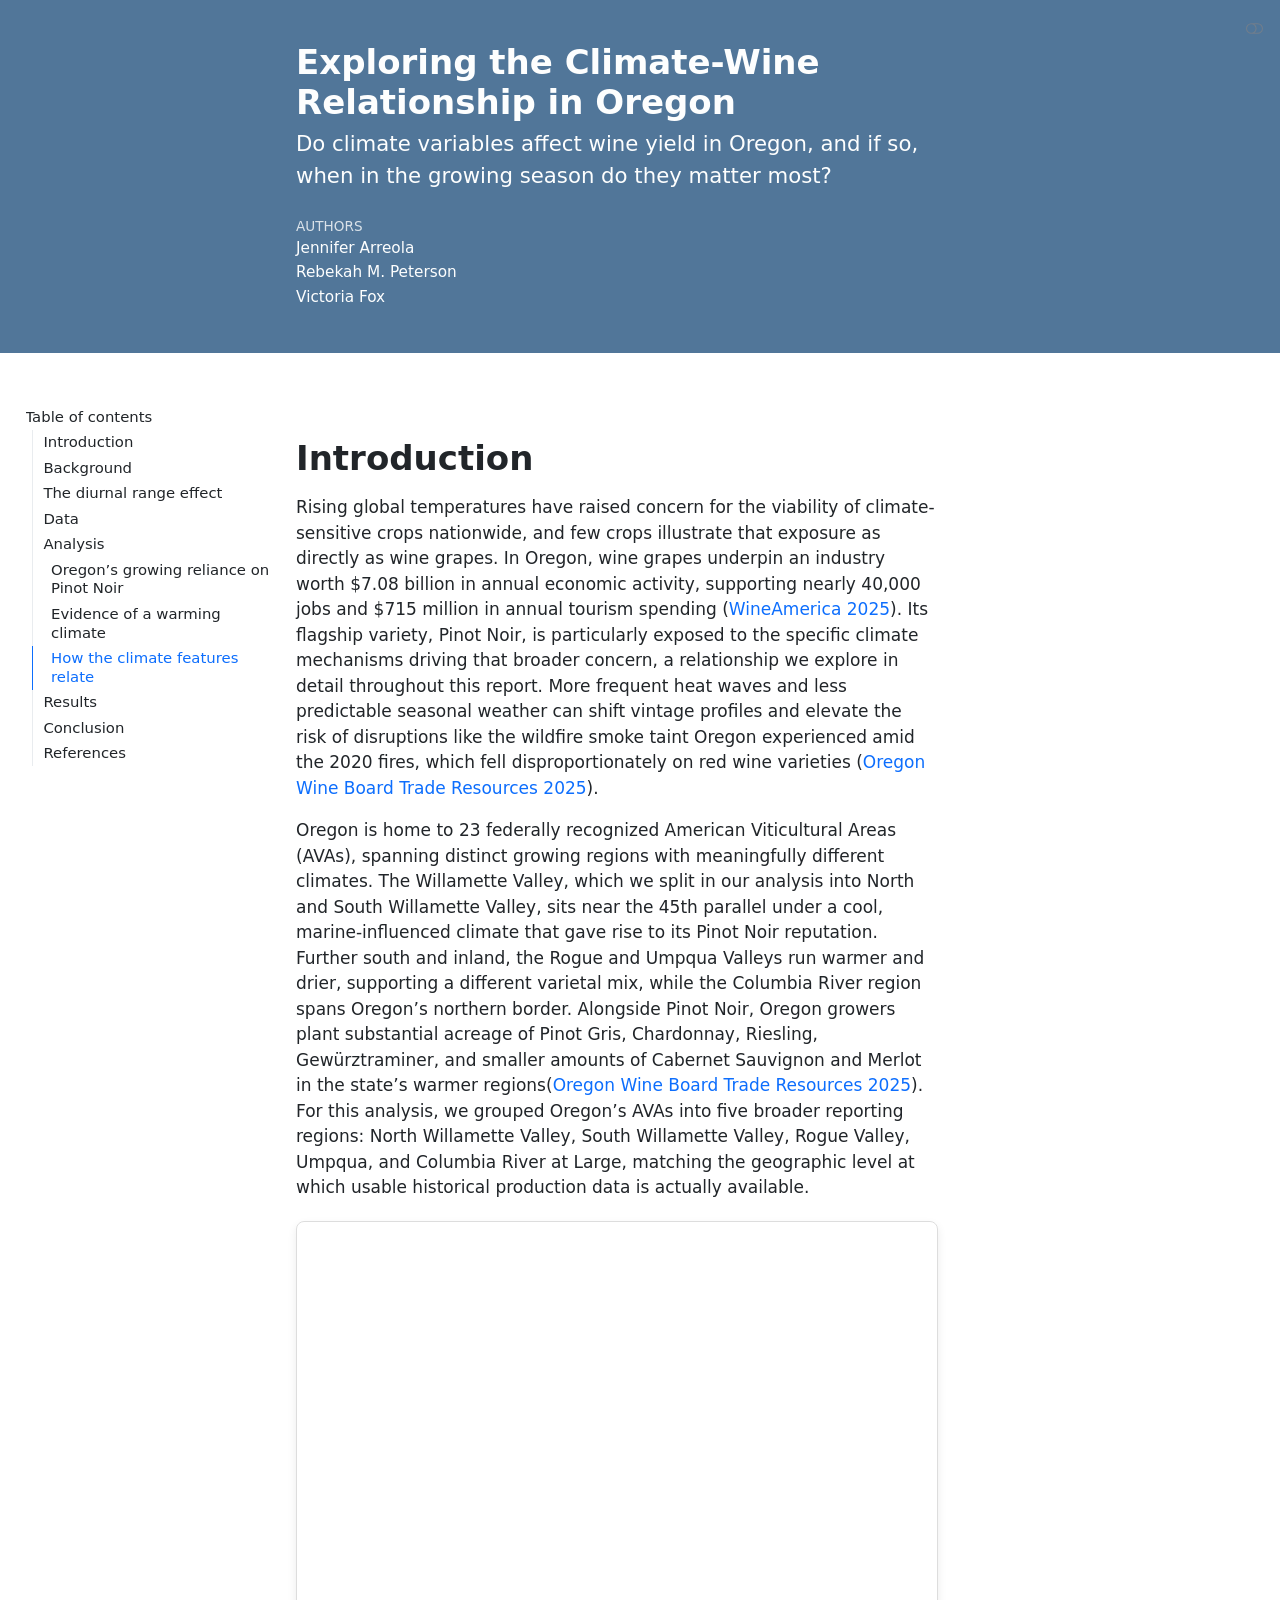
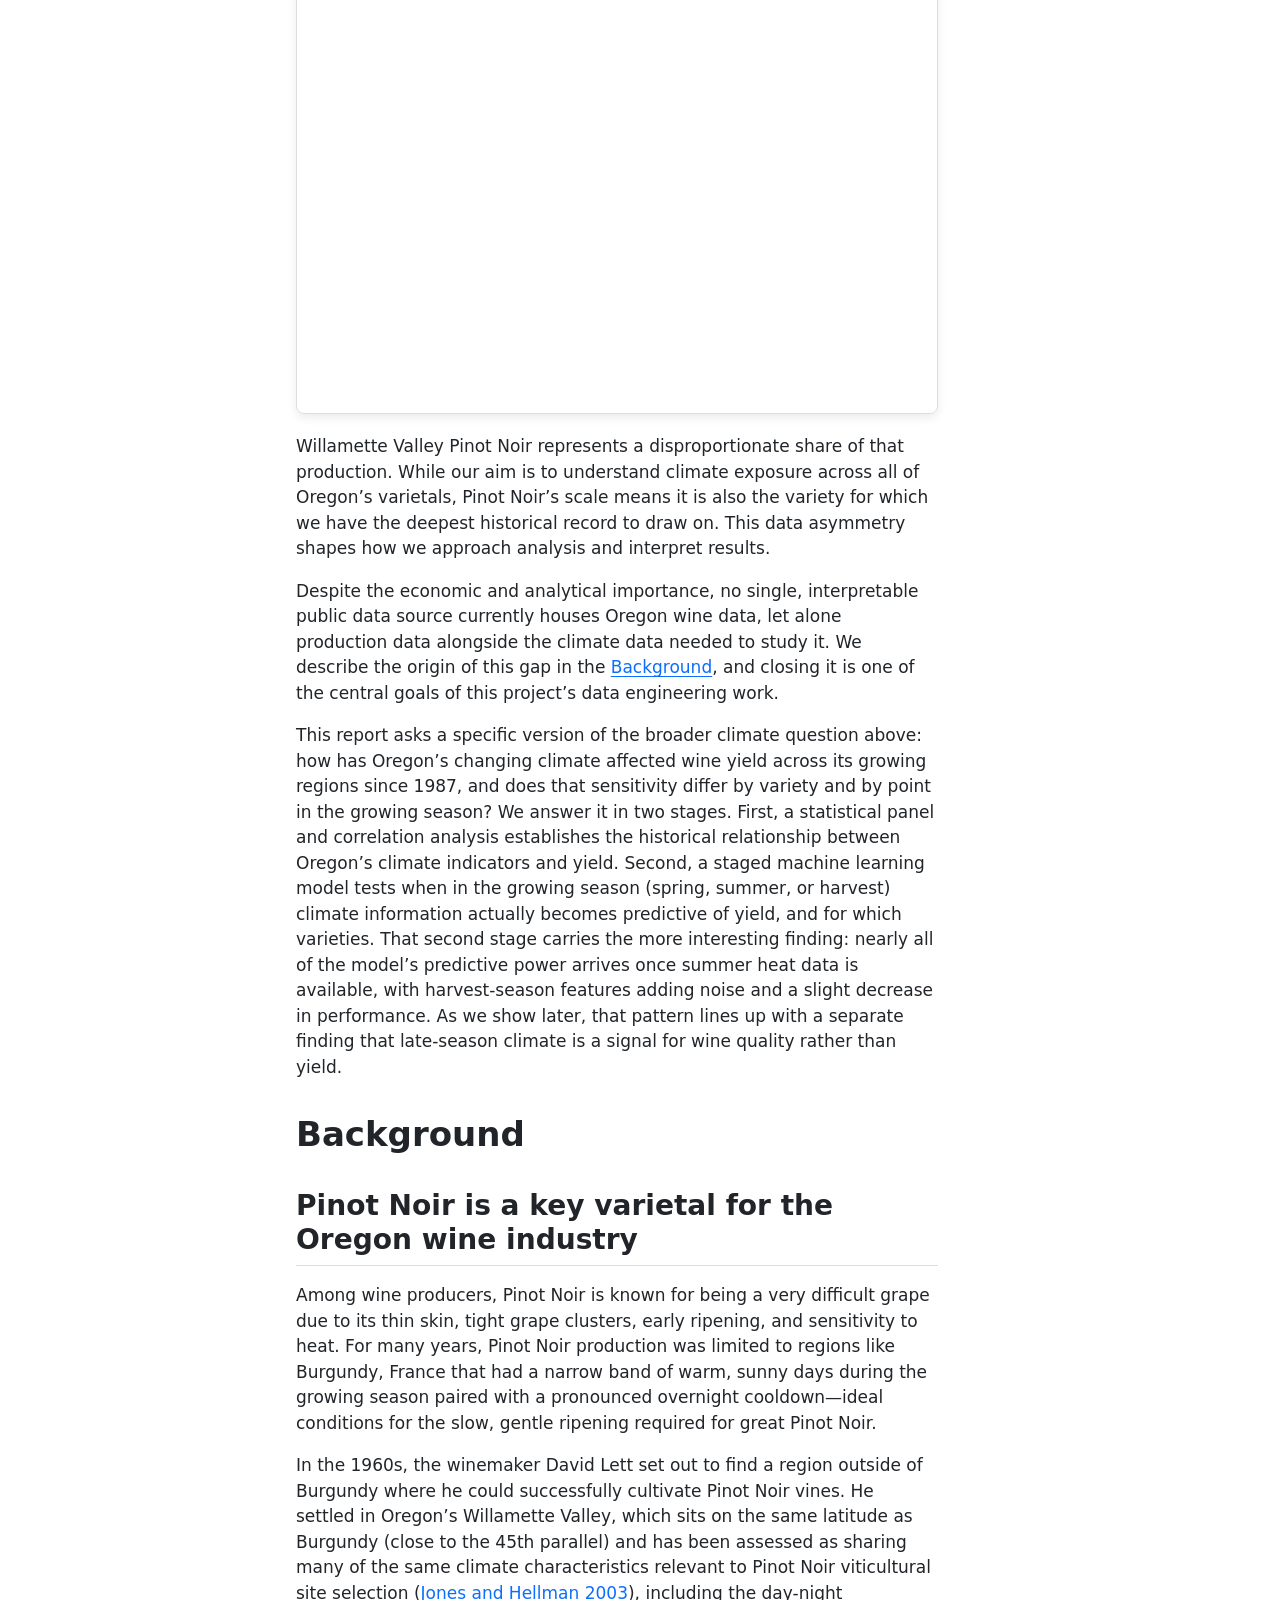
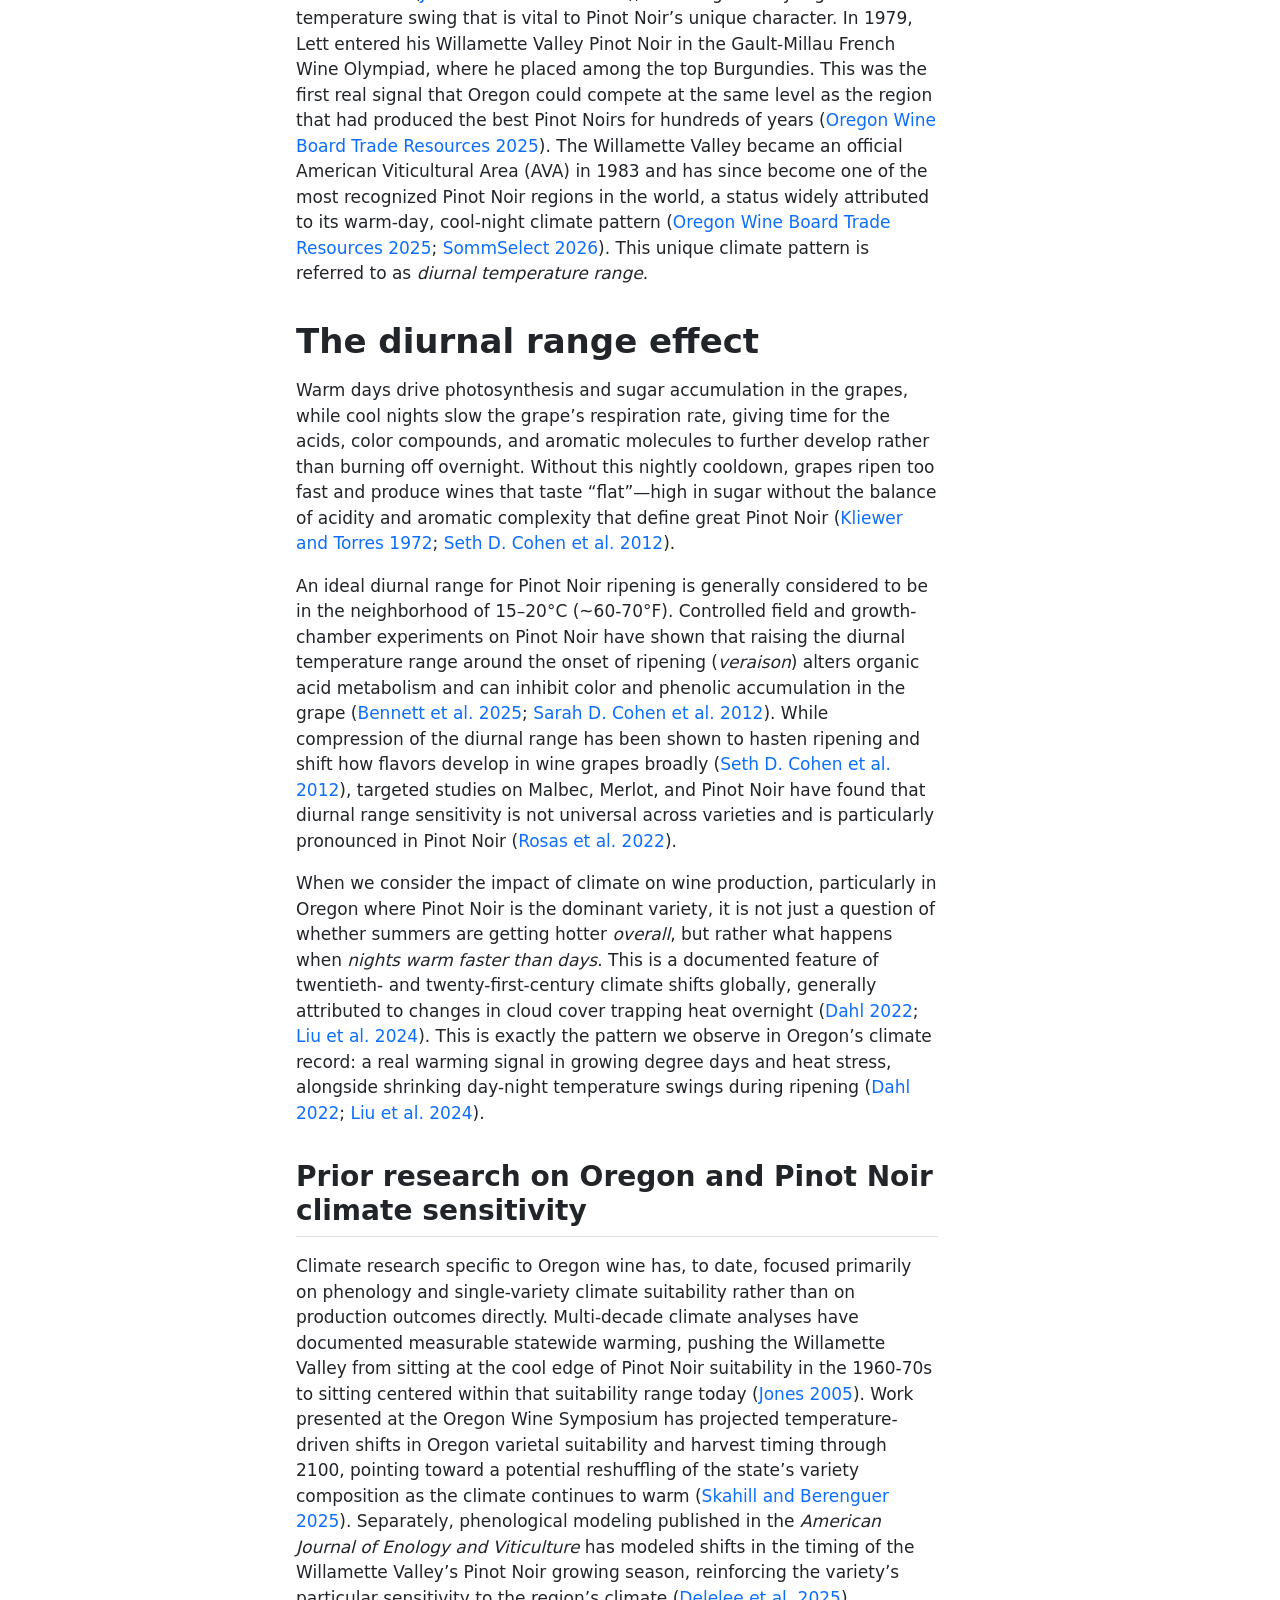
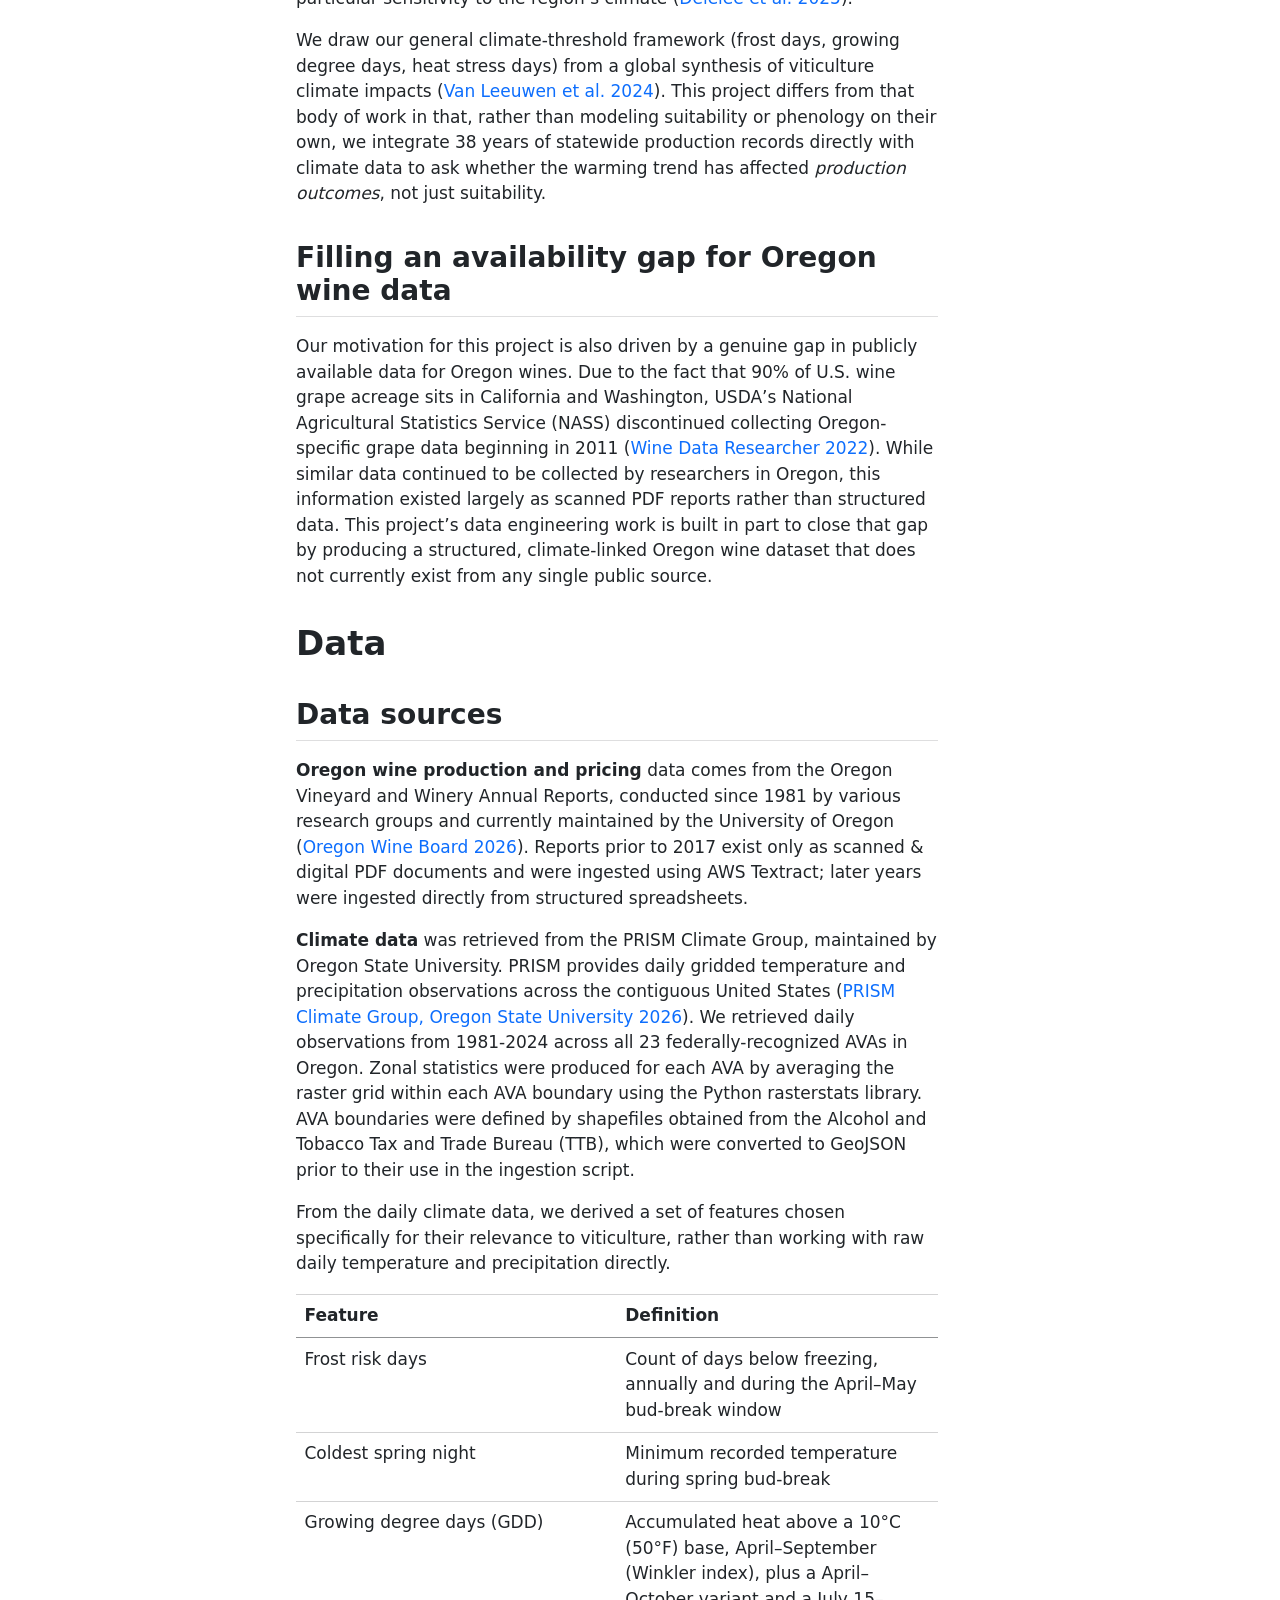
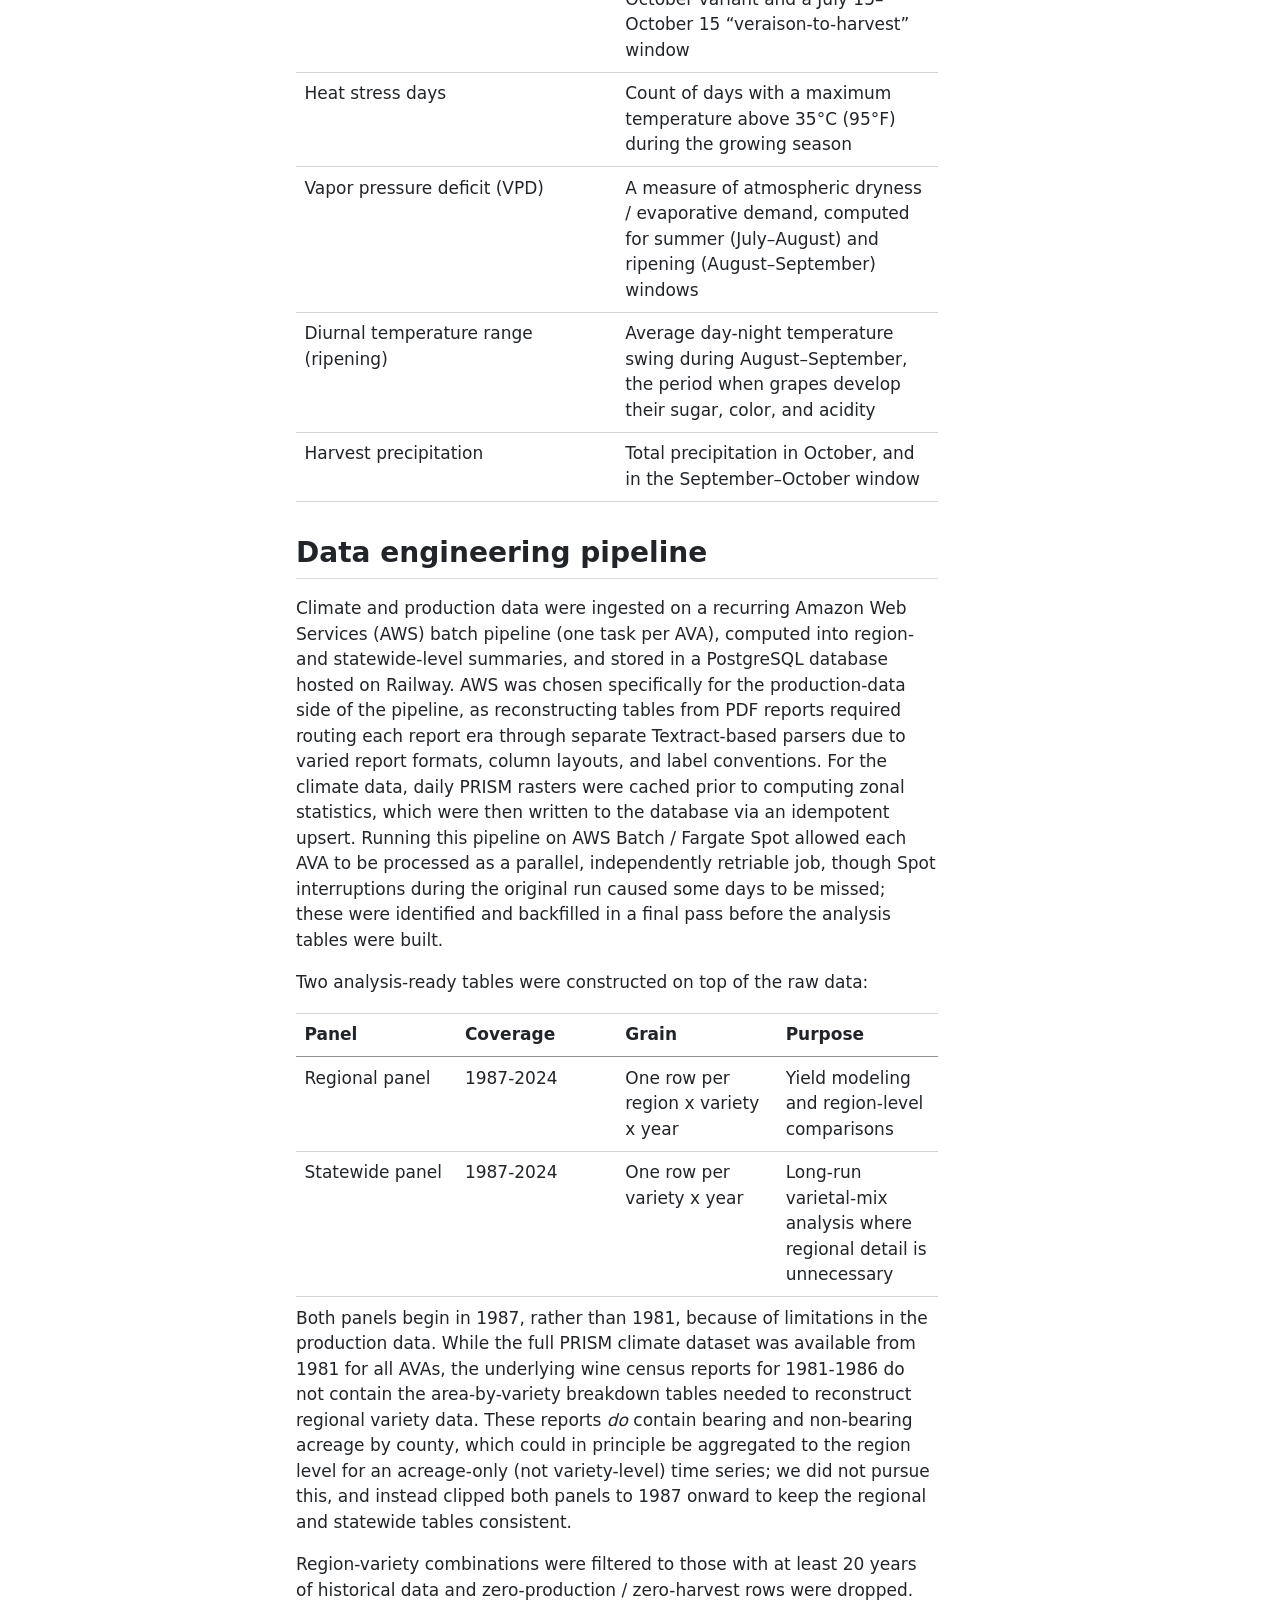
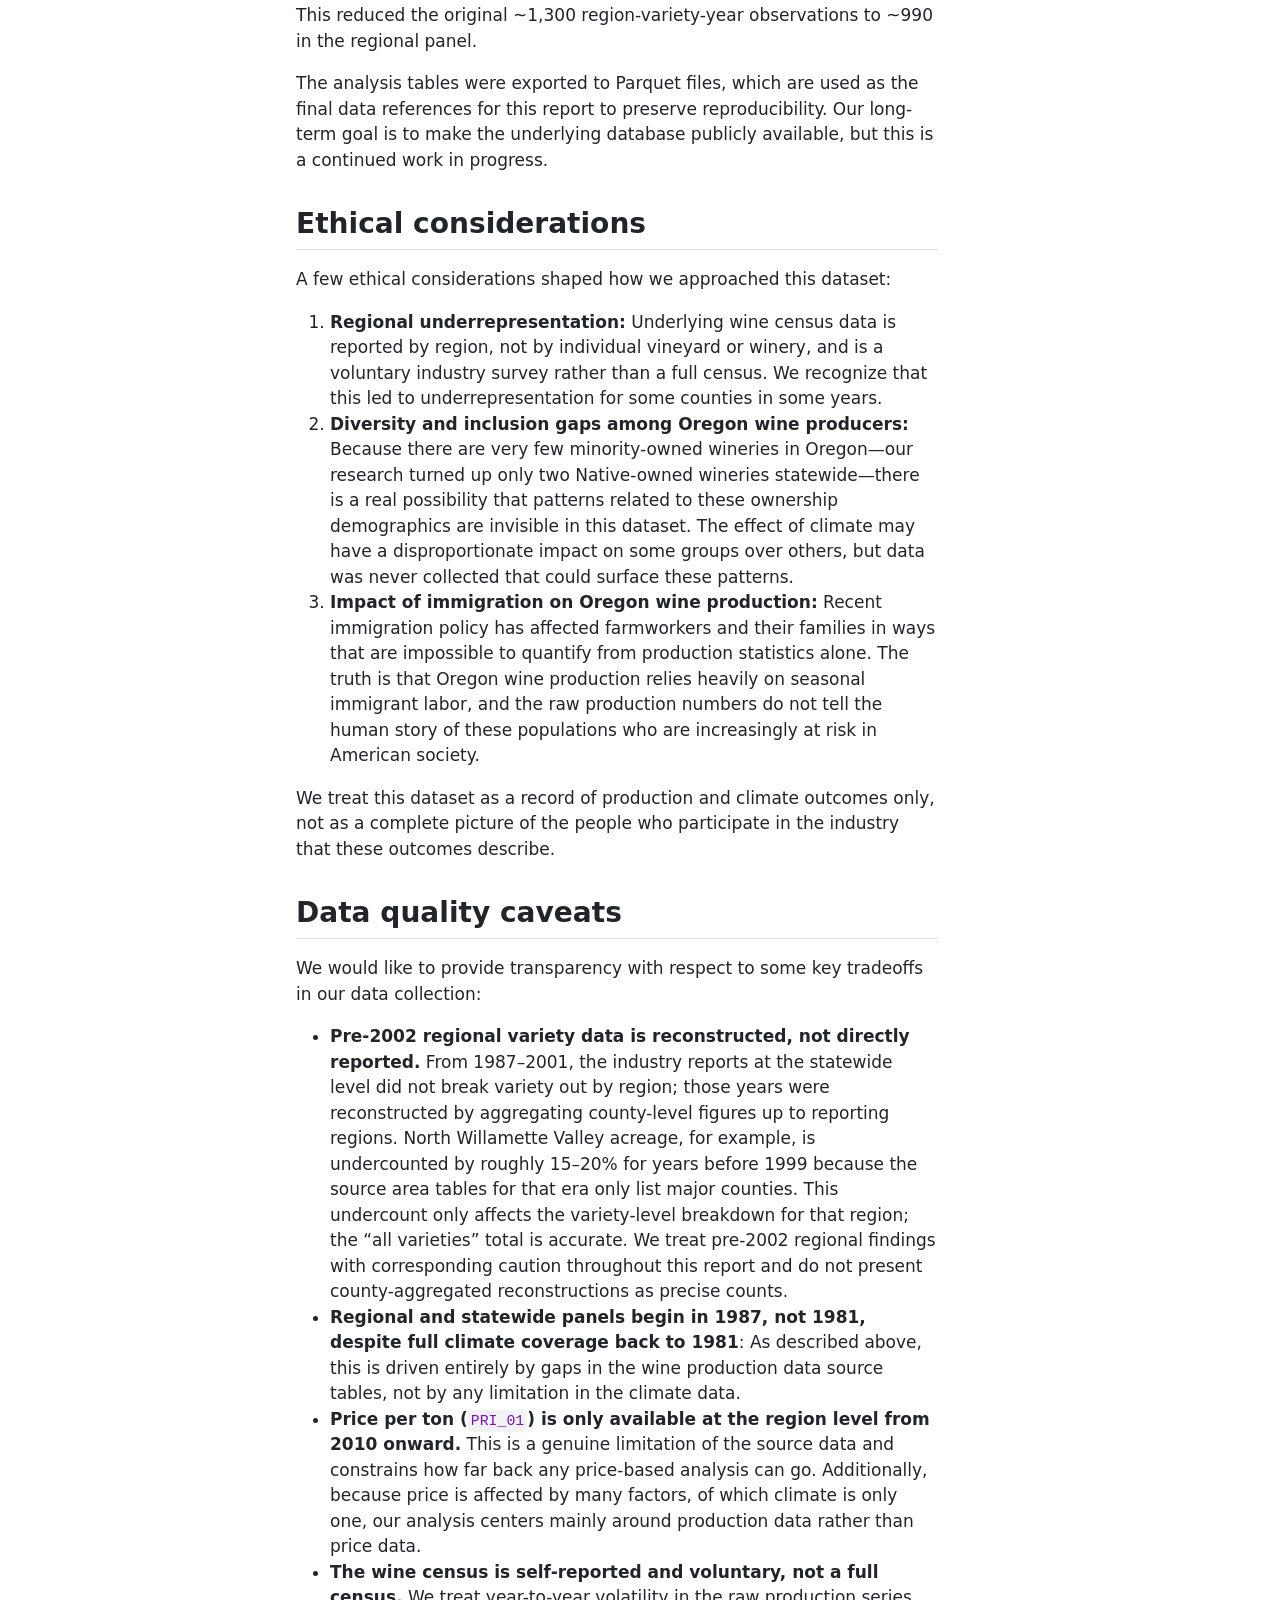
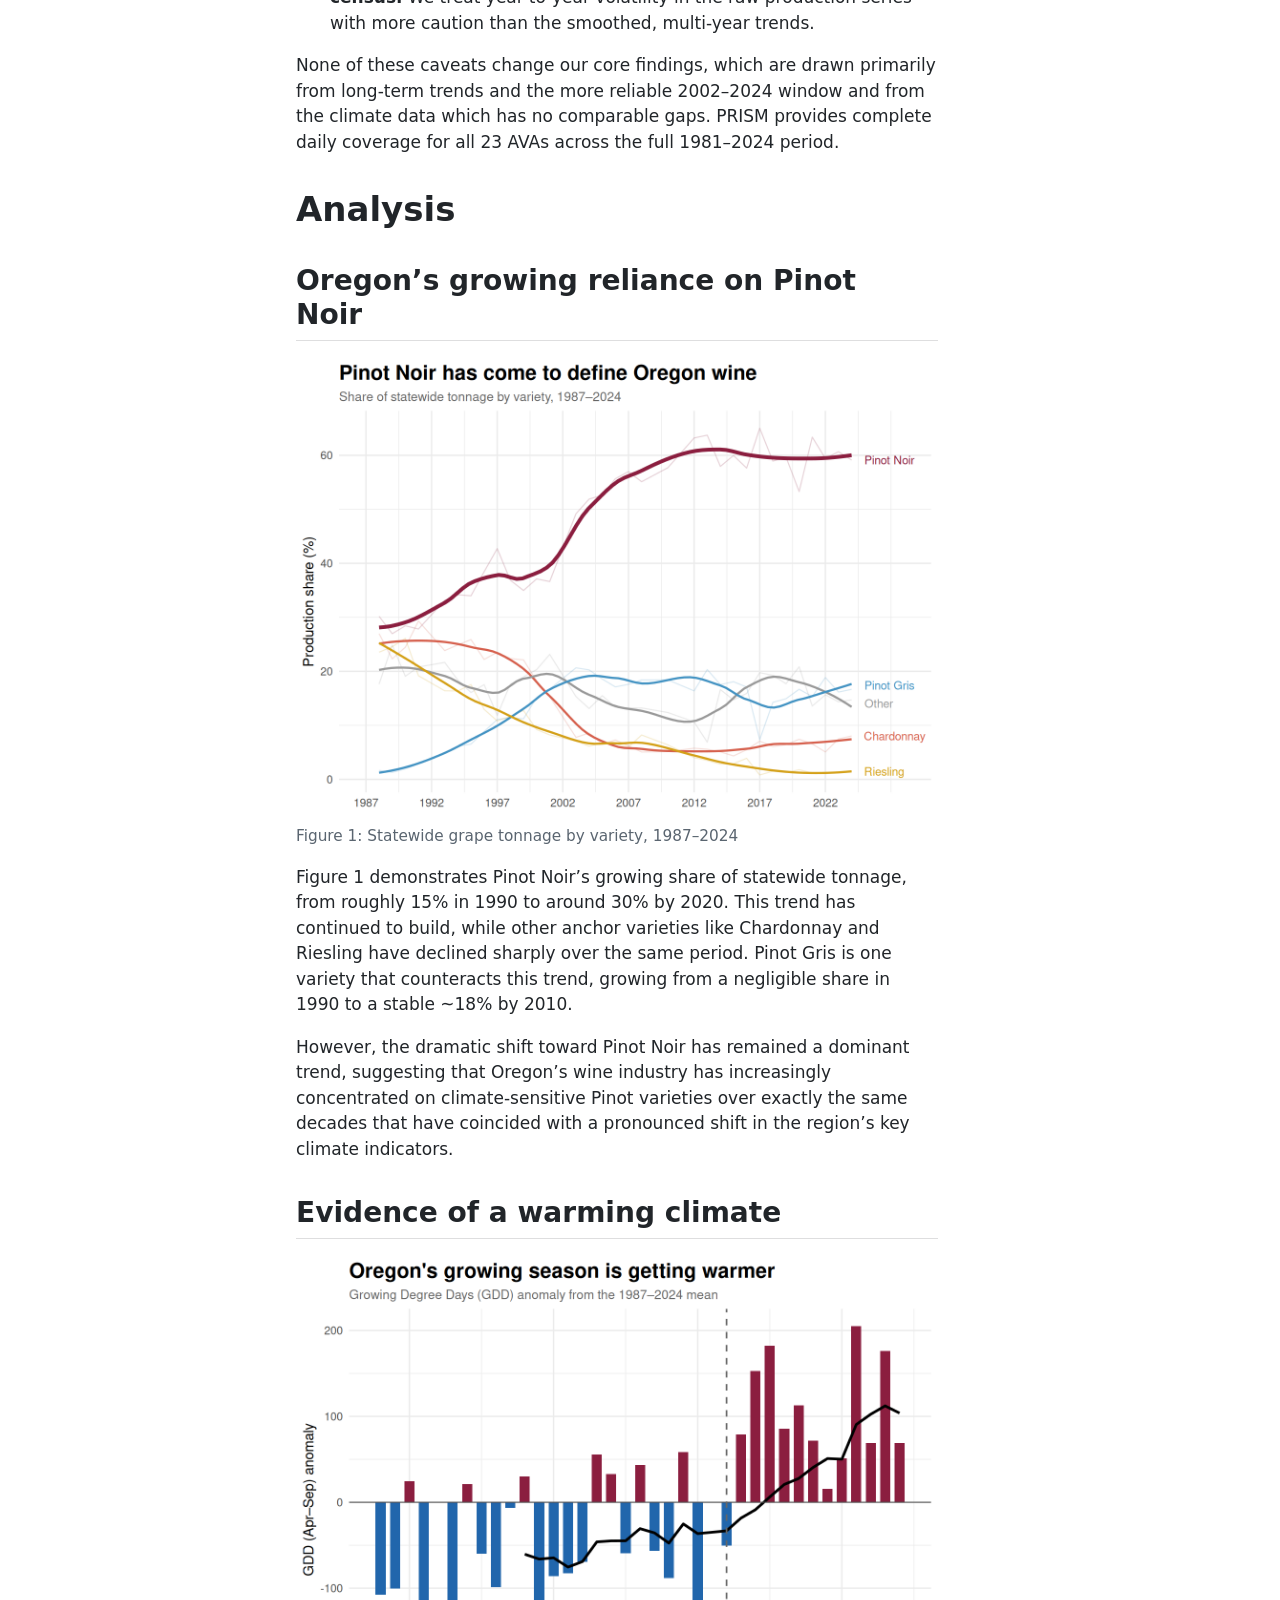
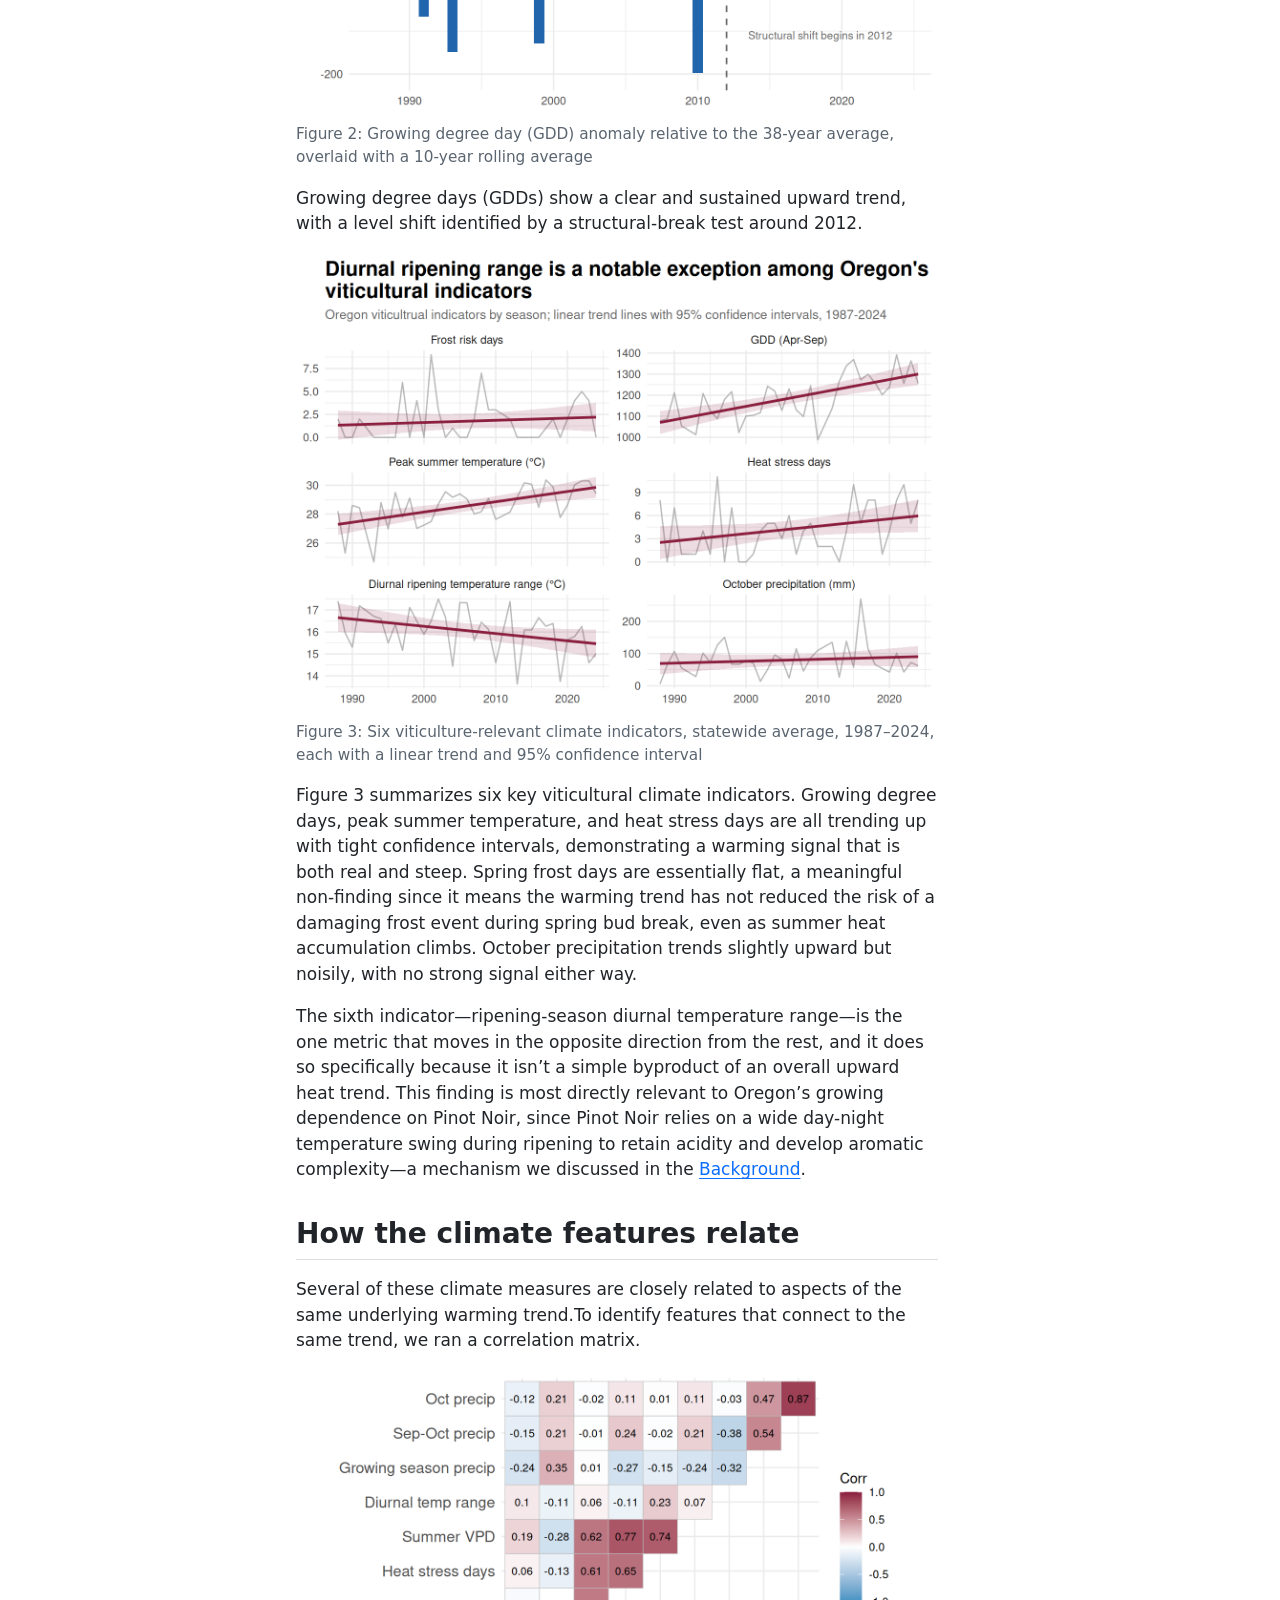
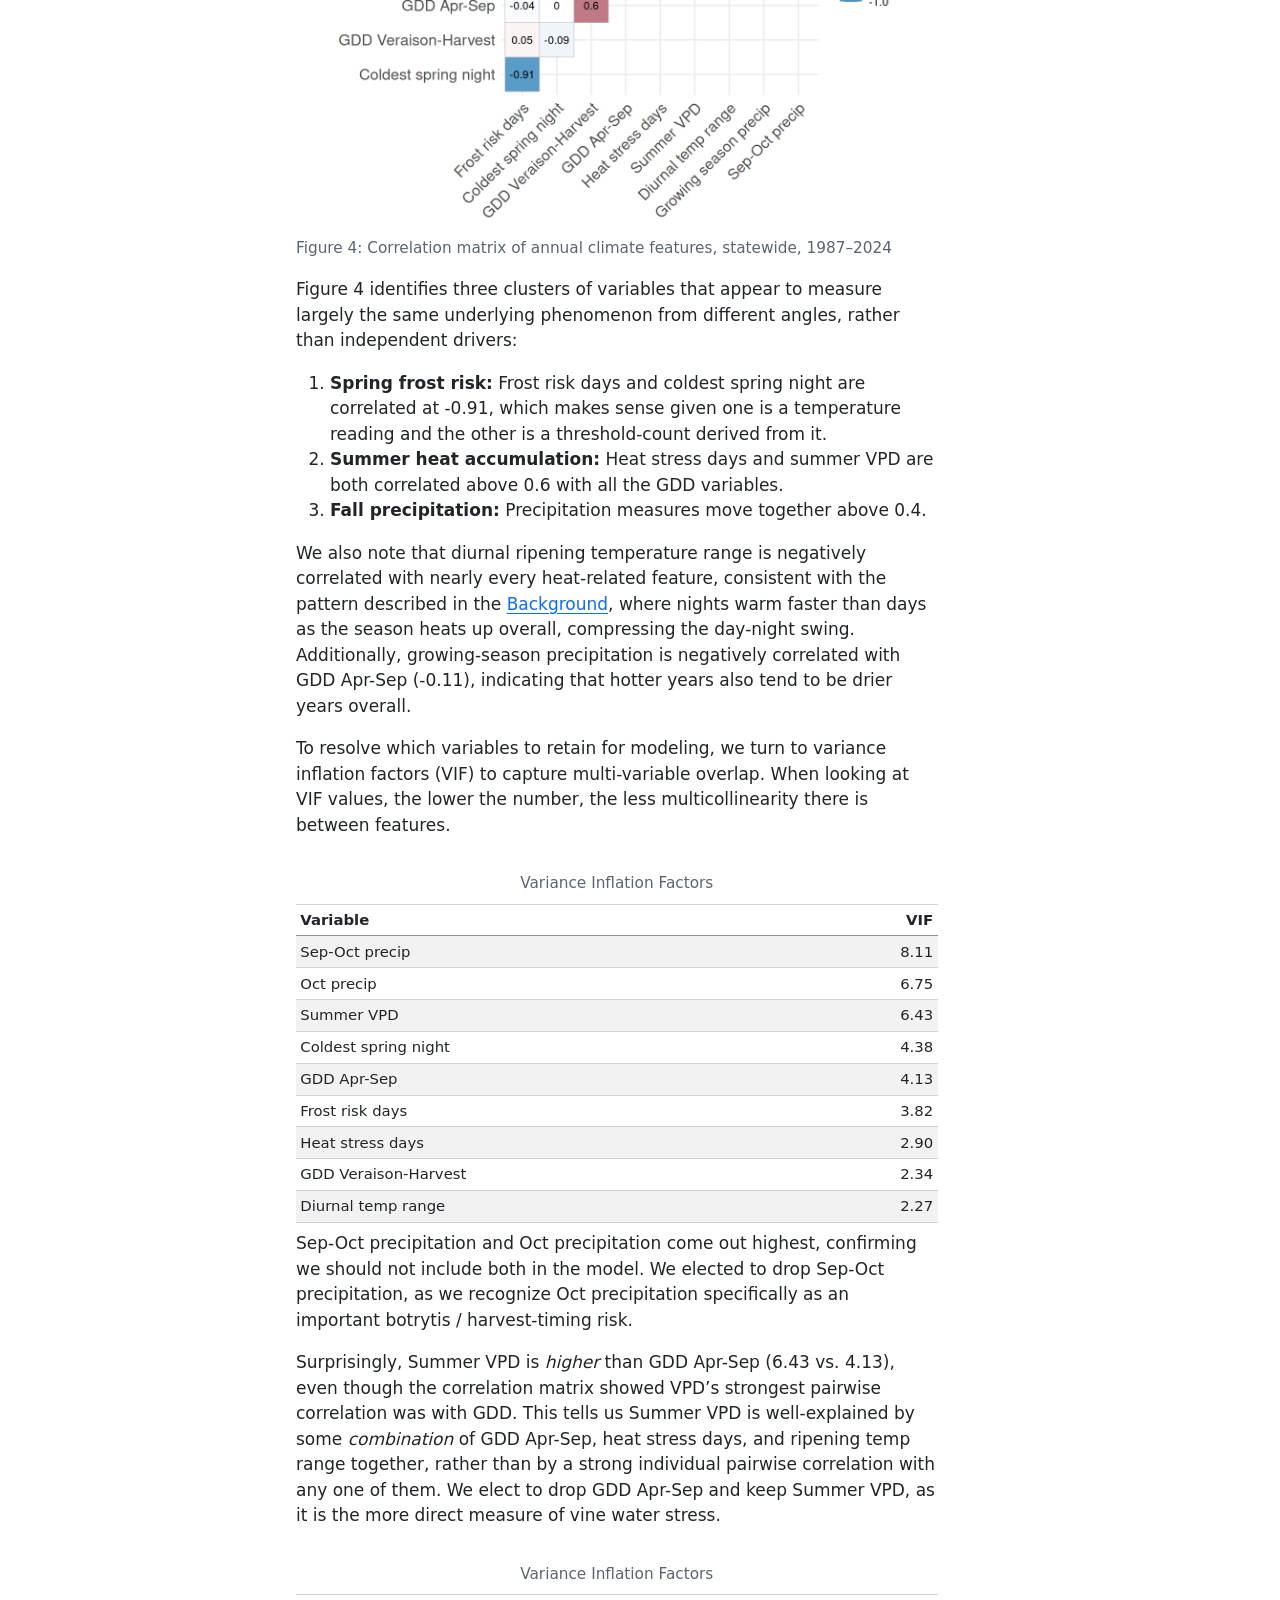
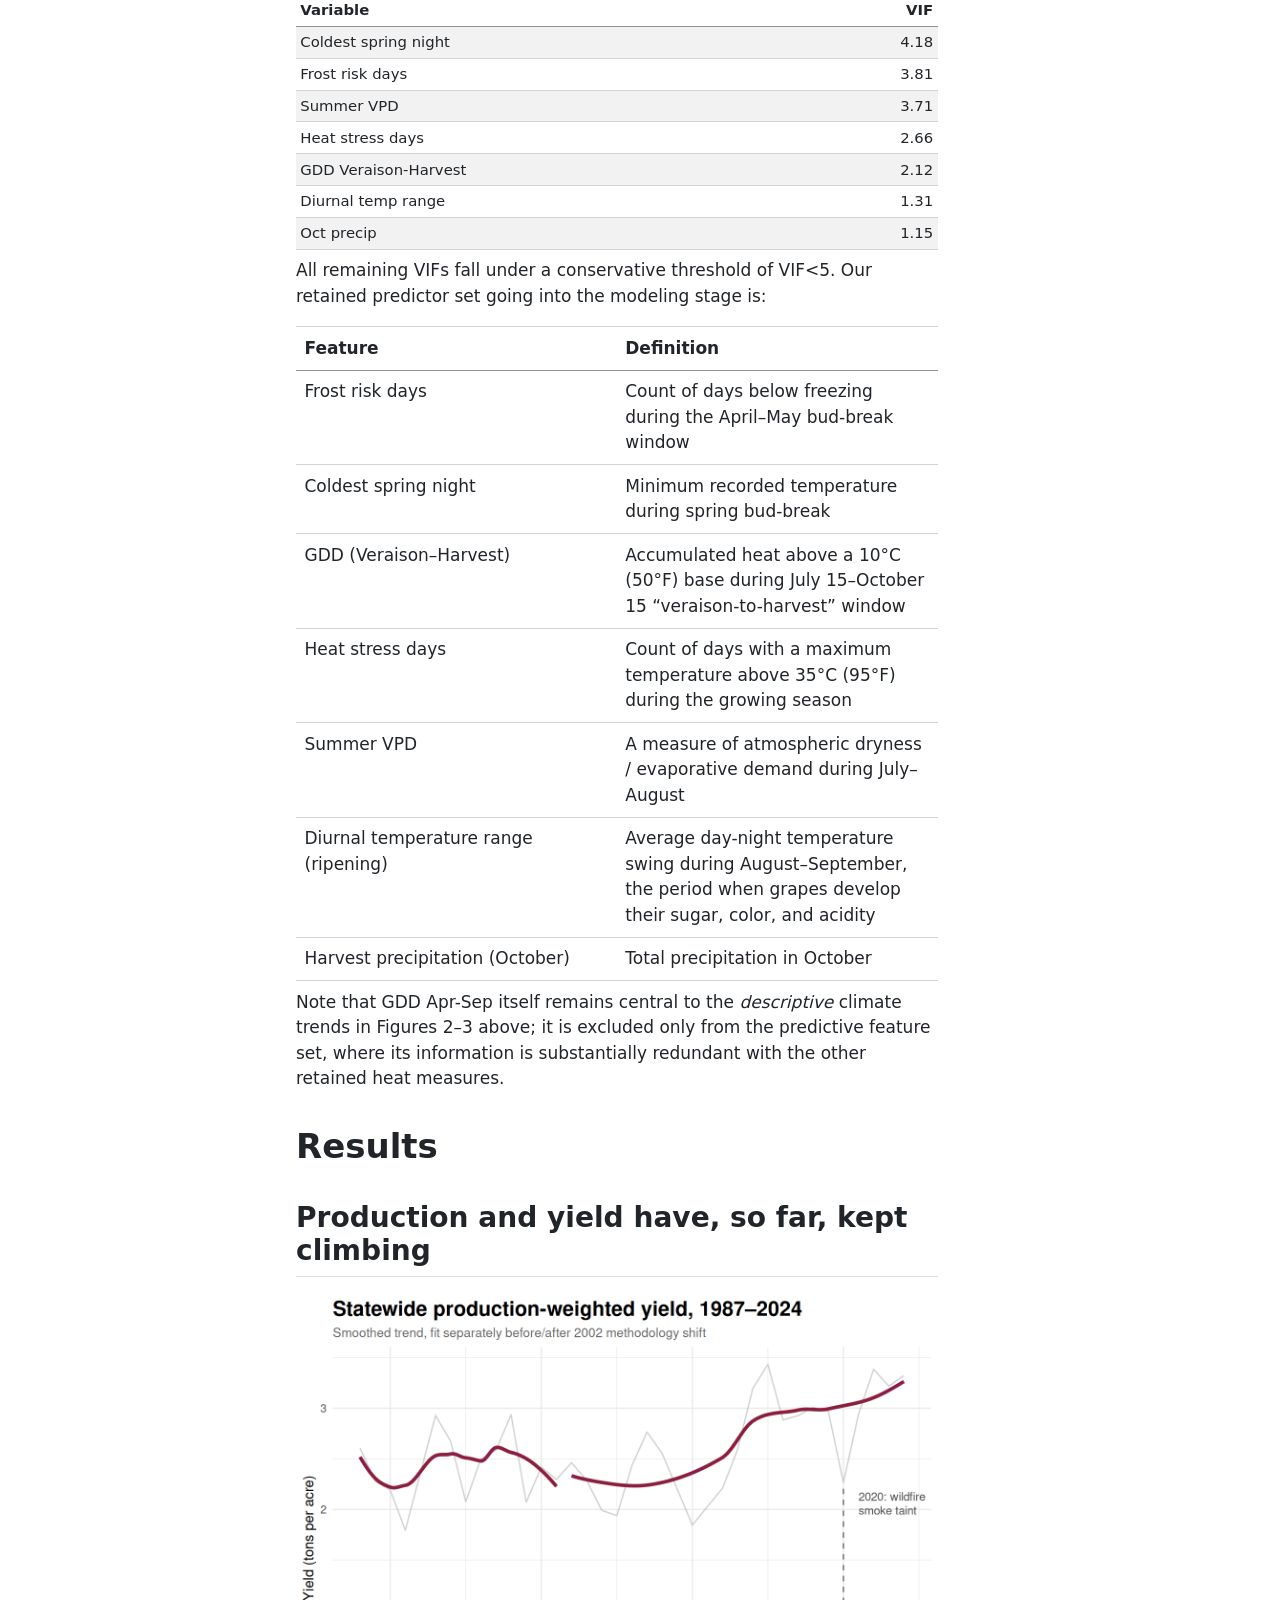
==== commit cb9020a7: "deploy: d1388489ebf1c0e7011e9320a93d33ee2fa68f71" ====
--- a/index.html
+++ b/index.html
@@ -357,12 +357,12 @@
 <section id="introduction" class="level1">
 <h1>Introduction</h1>
 <p>Rising global temperatures have raised concern for the viability of climate-sensitive crops nationwide, and few crops illustrate that exposure as directly as wine grapes. In Oregon, wine grapes underpin an industry worth $7.08 billion in annual economic activity, supporting nearly 40,000 jobs and $715 million in annual tourism spending <span class="citation" data-cites="wineamerica2025">(<a href="#ref-wineamerica2025" role="doc-biblioref">WineAmerica 2025</a>)</span>. Its flagship variety, Pinot Noir, is particularly exposed to the specific climate mechanisms driving that broader concern, a relationship we explore in detail throughout this report. More frequent heat waves and less predictable seasonal weather can shift vintage profiles and elevate the risk of disruptions like the wildfire smoke taint Oregon experienced amid the 2020 fires, which fell disproportionately on red wine varieties <span class="citation" data-cites="oregonwine2025willamette">(<a href="#ref-oregonwine2025willamette" role="doc-biblioref">Oregon Wine Board Trade Resources 2025</a>)</span>.</p>
-<p>Oregon is home to 23 federally recognized American Viticultural Areas (AVAs), spanning distinct growing regions with meaningfully different climates. The Willamette Valley, which we split in our analysis into North and South Willamette Valley, sits near the 45th parallel under a cool, marine-influenced climate that gave rise to its Pinot Noir reputation in the first place. Further south and inland, the Rogue and Umpqua Valleys run warmer and drier, supporting a different varietal mix, while the Columbia River region spans Oregon’s northern border. Alongside Pinot Noir, Oregon growers plant substantial acreage of Pinot Gris, Chardonnay, Riesling, Gewürztraminer, and smaller amounts of Cabernet Sauvignon and Merlot in the state’s warmer regions<span class="citation" data-cites="oregonwine2025willamette">(<a href="#ref-oregonwine2025willamette" role="doc-biblioref">Oregon Wine Board Trade Resources 2025</a>)</span>. For this analysis, we grouped Oregon’s AVAs into five broader reporting regions: North Willamette Valley, South Willamette Valley, Rogue Valley, Umpqua, and Columbia River at Large, matching the geographic level at which usable historical production data is actually available.</p>
+<p>Oregon is home to 23 federally recognized American Viticultural Areas (AVAs), spanning distinct growing regions with meaningfully different climates. The Willamette Valley, which we split in our analysis into North and South Willamette Valley, sits near the 45th parallel under a cool, marine-influenced climate that gave rise to its Pinot Noir reputation. Further south and inland, the Rogue and Umpqua Valleys run warmer and drier, supporting a different varietal mix, while the Columbia River region spans Oregon’s northern border. Alongside Pinot Noir, Oregon growers plant substantial acreage of Pinot Gris, Chardonnay, Riesling, Gewürztraminer, and smaller amounts of Cabernet Sauvignon and Merlot in the state’s warmer regions<span class="citation" data-cites="oregonwine2025willamette">(<a href="#ref-oregonwine2025willamette" role="doc-biblioref">Oregon Wine Board Trade Resources 2025</a>)</span>. For this analysis, we grouped Oregon’s AVAs into five broader reporting regions: North Willamette Valley, South Willamette Valley, Rogue Valley, Umpqua, and Columbia River at Large, matching the geographic level at which usable historical production data is actually available.</p>
 <div style="width: 100%; max-width: 950px; margin: 20px auto; border: 1px solid #ddd; border-radius: 8px; box-shadow: 0 4px 10px rgba(0,0,0,0.08); overflow: hidden;">
 <p><iframe src="https://019fc4eb-ccc6-ac48-3271-c2190ba05ae5.share.connect.posit.cloud/" width="100%" height="750px" style="border: none;"> </iframe></p>
 </div>
 <p>Willamette Valley Pinot Noir represents a disproportionate share of that production. While our aim is to understand climate exposure across all of Oregon’s varietals, Pinot Noir’s scale means it is also the variety for which we have the deepest historical record to draw on. This data asymmetry shapes how we approach analysis and interpret results.</p>
-<p>Despite this economic and analytical importance, no single, interpretable public data source currently houses Oregon wine data, let alone production data alongside the climate data needed to study it. We describe the origin of this gap in Background, and closing it is one of the central goals of this project’s data engineering work.</p>
+<p>Despite the economic and analytical importance, no single, interpretable public data source currently houses Oregon wine data, let alone production data alongside the climate data needed to study it. We describe the origin of this gap in the <a href="#background">Background</a>, and closing it is one of the central goals of this project’s data engineering work.</p>
 <p>This report asks a specific version of the broader climate question above: how has Oregon’s changing climate affected wine yield across its growing regions since 1987, and does that sensitivity differ by variety and by point in the growing season? We answer it in two stages. First, a statistical panel and correlation analysis establishes the historical relationship between Oregon’s climate indicators and yield. Second, a staged machine learning model tests when in the growing season (spring, summer, or harvest) climate information actually becomes predictive of yield, and for which varieties. That second stage carries the more interesting finding: nearly all of the model’s predictive power arrives once summer heat data is available, with harvest-season features adding noise and a slight decrease in performance. As we show later, that pattern lines up with a separate finding that late-season climate is a signal for wine quality rather than yield.</p>
 </section>
 <section id="background" class="level1">
@@ -512,7 +512,7 @@
 </div>
 </div>
 </div>
-<p>Figure 1 demonstrates Pinot Noir’s growing share of statewide tonnage, from roughly 15% in 1990 to around 30% by 2020. This trend has continued to build, while other anchor varieties like Chardonnay and Riesling have declined sharply over the same period. Pinot Gris is one variety that counteracts this trend, growing from a negligible share in 1990 to a stable ~8% by 2010.</p>
+<p>Figure 1 demonstrates Pinot Noir’s growing share of statewide tonnage, from roughly 15% in 1990 to around 30% by 2020. This trend has continued to build, while other anchor varieties like Chardonnay and Riesling have declined sharply over the same period. Pinot Gris is one variety that counteracts this trend, growing from a negligible share in 1990 to a stable ~18% by 2010.</p>
 <p>However, the dramatic shift toward Pinot Noir has remained a dominant trend, suggesting that Oregon’s wine industry has increasingly concentrated on climate-sensitive Pinot varieties over exactly the same decades that have coincided with a pronounced shift in the region’s key climate indicators.</p>
 </section>
 <section id="evidence-of-a-warming-climate" class="level2">
@@ -538,12 +538,12 @@
 </div>
 </div>
 </div>
-<p>Figure 3 summarizes six key viticultural climate indicators. Growing degree days, peak summer temperature, and heat stress days are all trending up with tight confidence intervals, demonstrating a warming signal is both real and steep. Spring frost days are essentially flat, a meaningful non-finding since it means the warming trend has not reduced the risk of a damaging frost event during spring bud break, even as summer heat accumulation climbs. October precipitation trends slightly upward but noisily, with no strong signal either way.</p>
-<p>The sixth indicator—ripening-season diurnal temperature range—is the one metric that moves in the opposite direction from the rest, and it does so specifically because it isn’t a simple byproduct of an overall upward heat trend. This finding is most directly relevant to Oregon’s growing dependence on Pinot Noir, since Pinot Noir relies on a wide day-night temperature swing during ripening to retain acidity and develop aromatic complexity—a mechanism we discussed in <a href="#background">Background</a>.</p>
+<p>Figure 3 summarizes six key viticultural climate indicators. Growing degree days, peak summer temperature, and heat stress days are all trending up with tight confidence intervals, demonstrating a warming signal that is both real and steep. Spring frost days are essentially flat, a meaningful non-finding since it means the warming trend has not reduced the risk of a damaging frost event during spring bud break, even as summer heat accumulation climbs. October precipitation trends slightly upward but noisily, with no strong signal either way.</p>
+<p>The sixth indicator—ripening-season diurnal temperature range—is the one metric that moves in the opposite direction from the rest, and it does so specifically because it isn’t a simple byproduct of an overall upward heat trend. This finding is most directly relevant to Oregon’s growing dependence on Pinot Noir, since Pinot Noir relies on a wide day-night temperature swing during ripening to retain acidity and develop aromatic complexity—a mechanism we discussed in the <a href="#background">Background</a>.</p>
 </section>
 <section id="how-the-climate-features-relate" class="level2">
 <h2 class="anchored" data-anchor-id="how-the-climate-features-relate">How the climate features relate</h2>
-<p>Several of these climate measures are closely related to aspects of the same underlying warming trend.</p>
+<p>Several of these climate measures are closely related to aspects of the same underlying warming trend.To identify features that connect to the same trend, we ran a correlation matrix.</p>
 <div class="cell">
 <div class="cell-output-display">
 <div class="quarto-figure quarto-figure-center">
@@ -560,8 +560,8 @@
 <li><strong>Summer heat accumulation:</strong> Heat stress days and summer VPD are both correlated above 0.6 with all the GDD variables.</li>
 <li><strong>Fall precipitation:</strong> Precipitation measures move together above 0.4.</li>
 </ol>
-<p>We also note that diurnal ripening temperature range is negatively correlated with nearly every heat-related feature, consistent with the pattern described in <a href="#background">Background</a>, where nights warm faster than days as the season heats up overall, compressing the day-night swing. Additionally, growing-season precipitation is negatively correlated with GDD Apr-Sep (-0.11), indicating that hotter years also tend to be drier years overall.</p>
-<p>To resolve which variables to retain for modeling, we turn to variance inflation factors (VIF) to capture multi-variable overlap.</p>
+<p>We also note that diurnal ripening temperature range is negatively correlated with nearly every heat-related feature, consistent with the pattern described in the <a href="#background">Background</a>, where nights warm faster than days as the season heats up overall, compressing the day-night swing. Additionally, growing-season precipitation is negatively correlated with GDD Apr-Sep (-0.11), indicating that hotter years also tend to be drier years overall.</p>
+<p>To resolve which variables to retain for modeling, we turn to variance inflation factors (VIF) to capture multi-variable overlap. When looking at VIF values, the lower the number, the less multicollinearity there is between features.</p>
 <div class="cell">
 <div class="cell-output-display">
 <table class="caption-top table table-sm table-striped small">
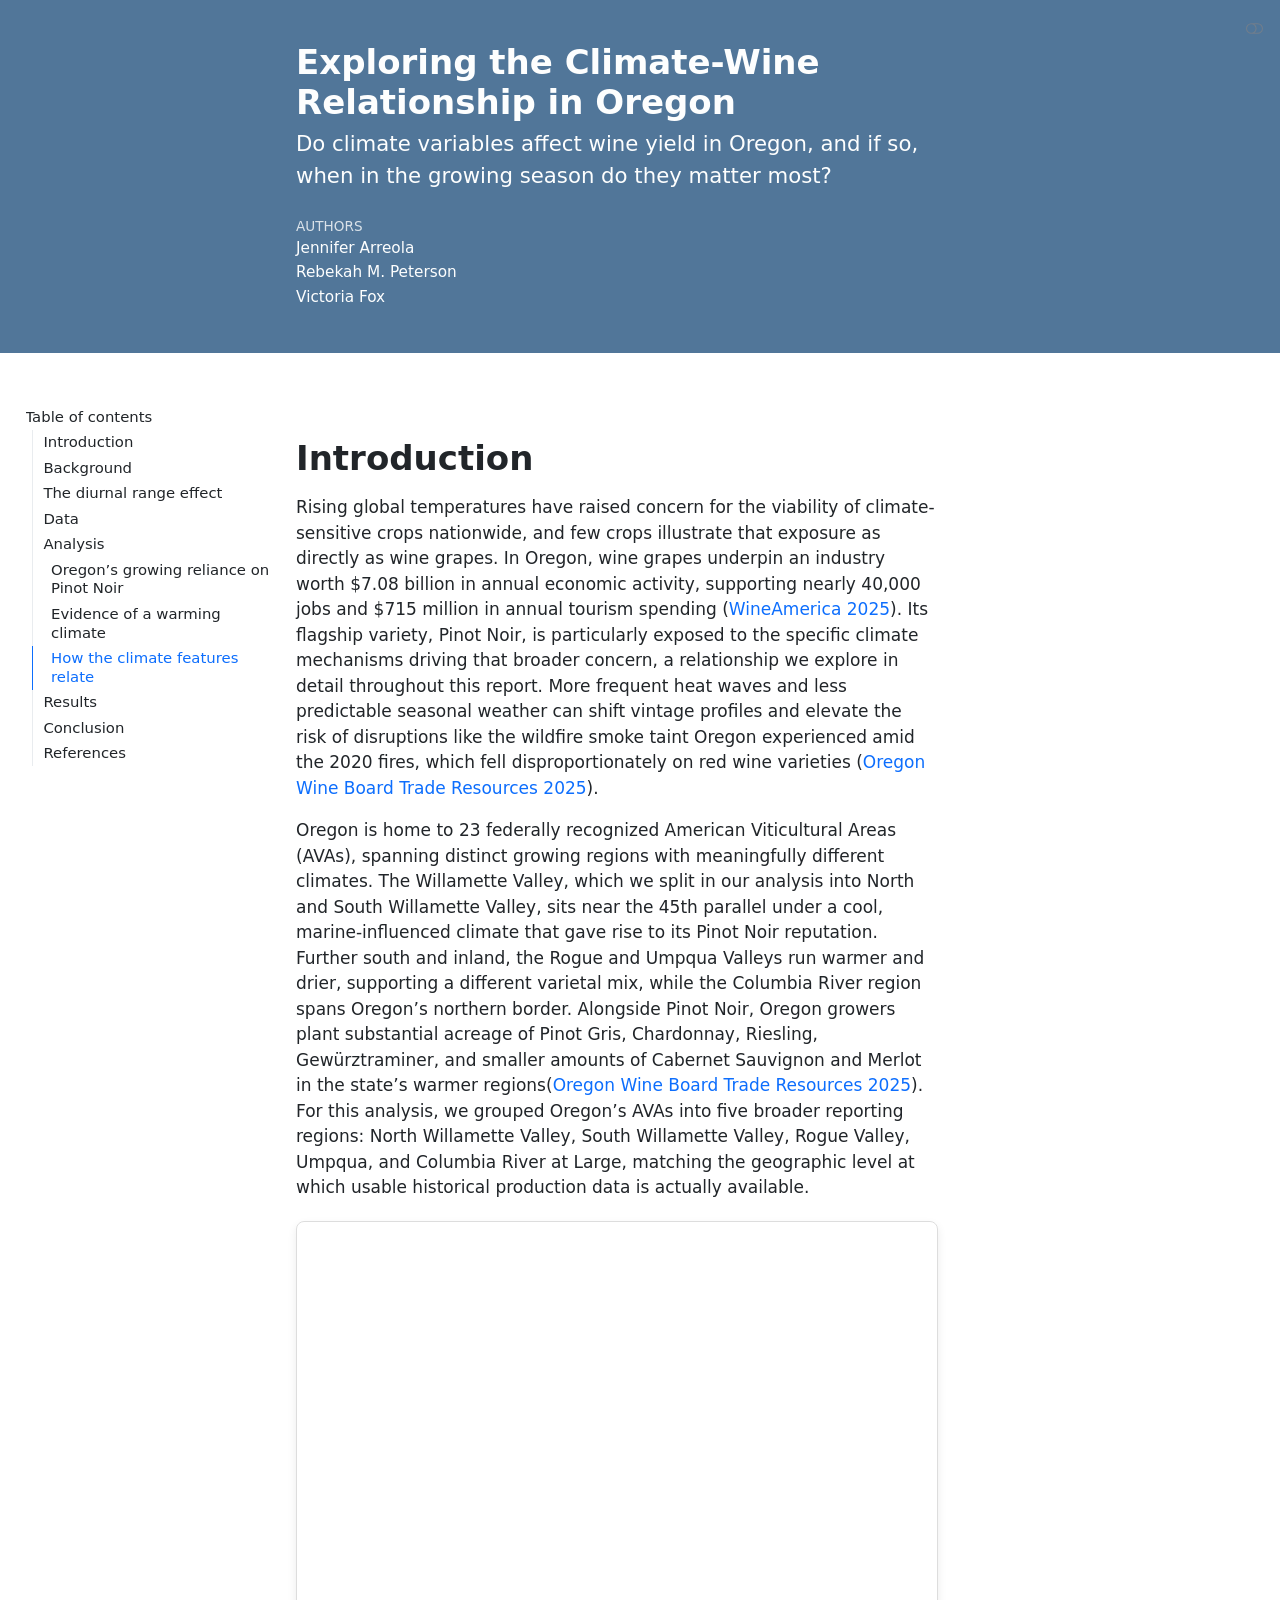
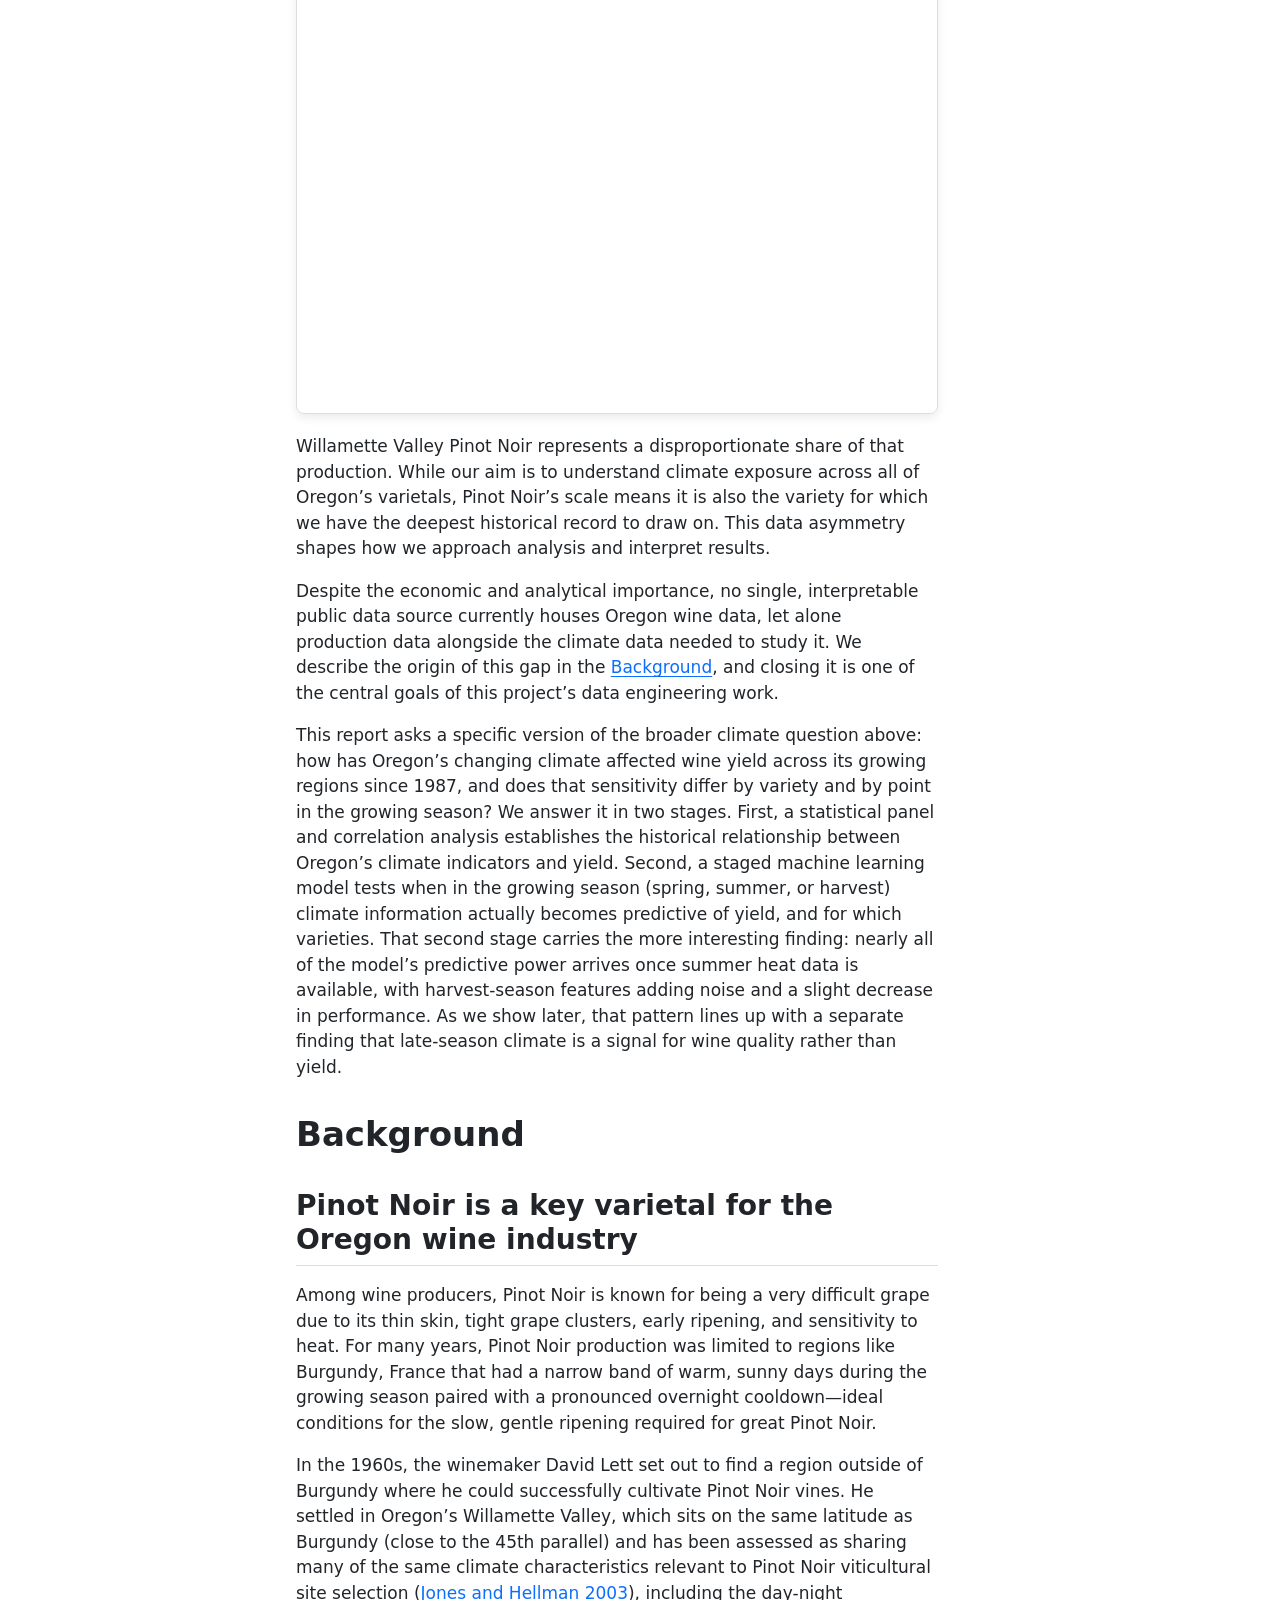
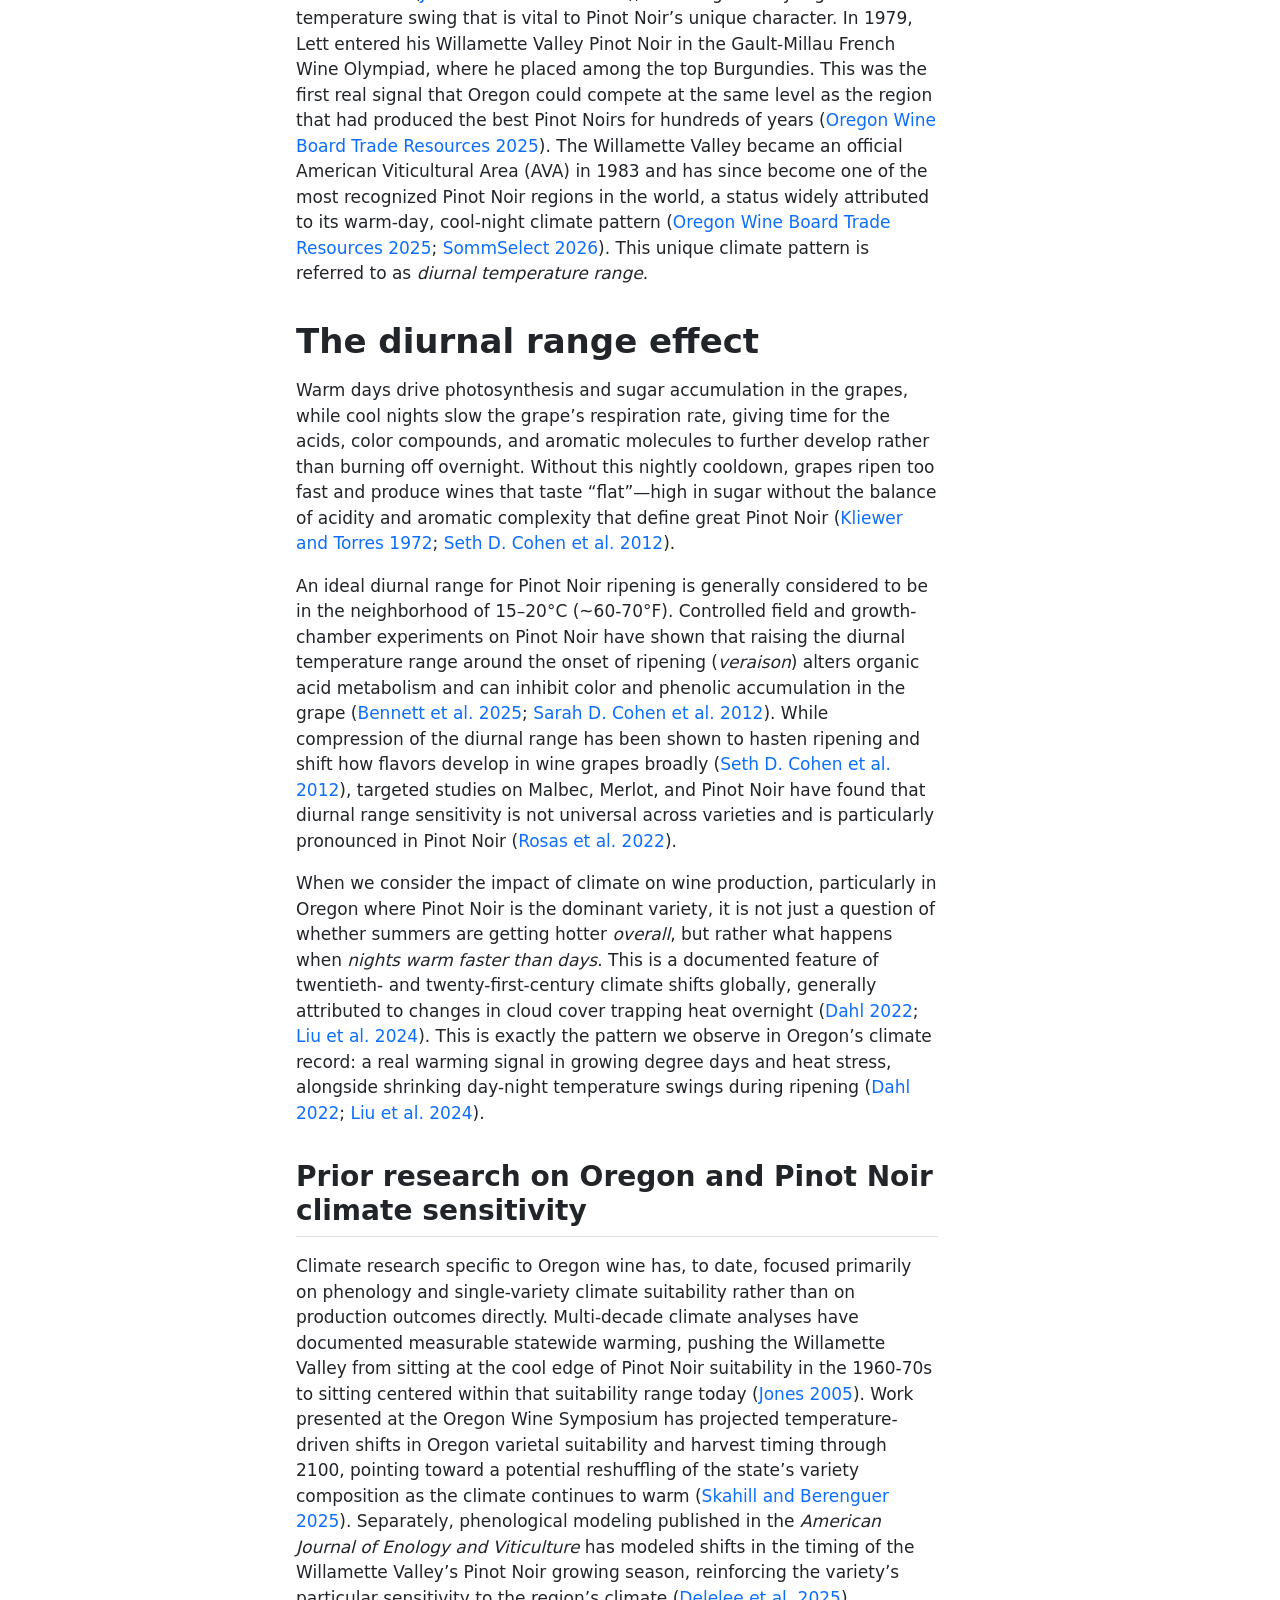
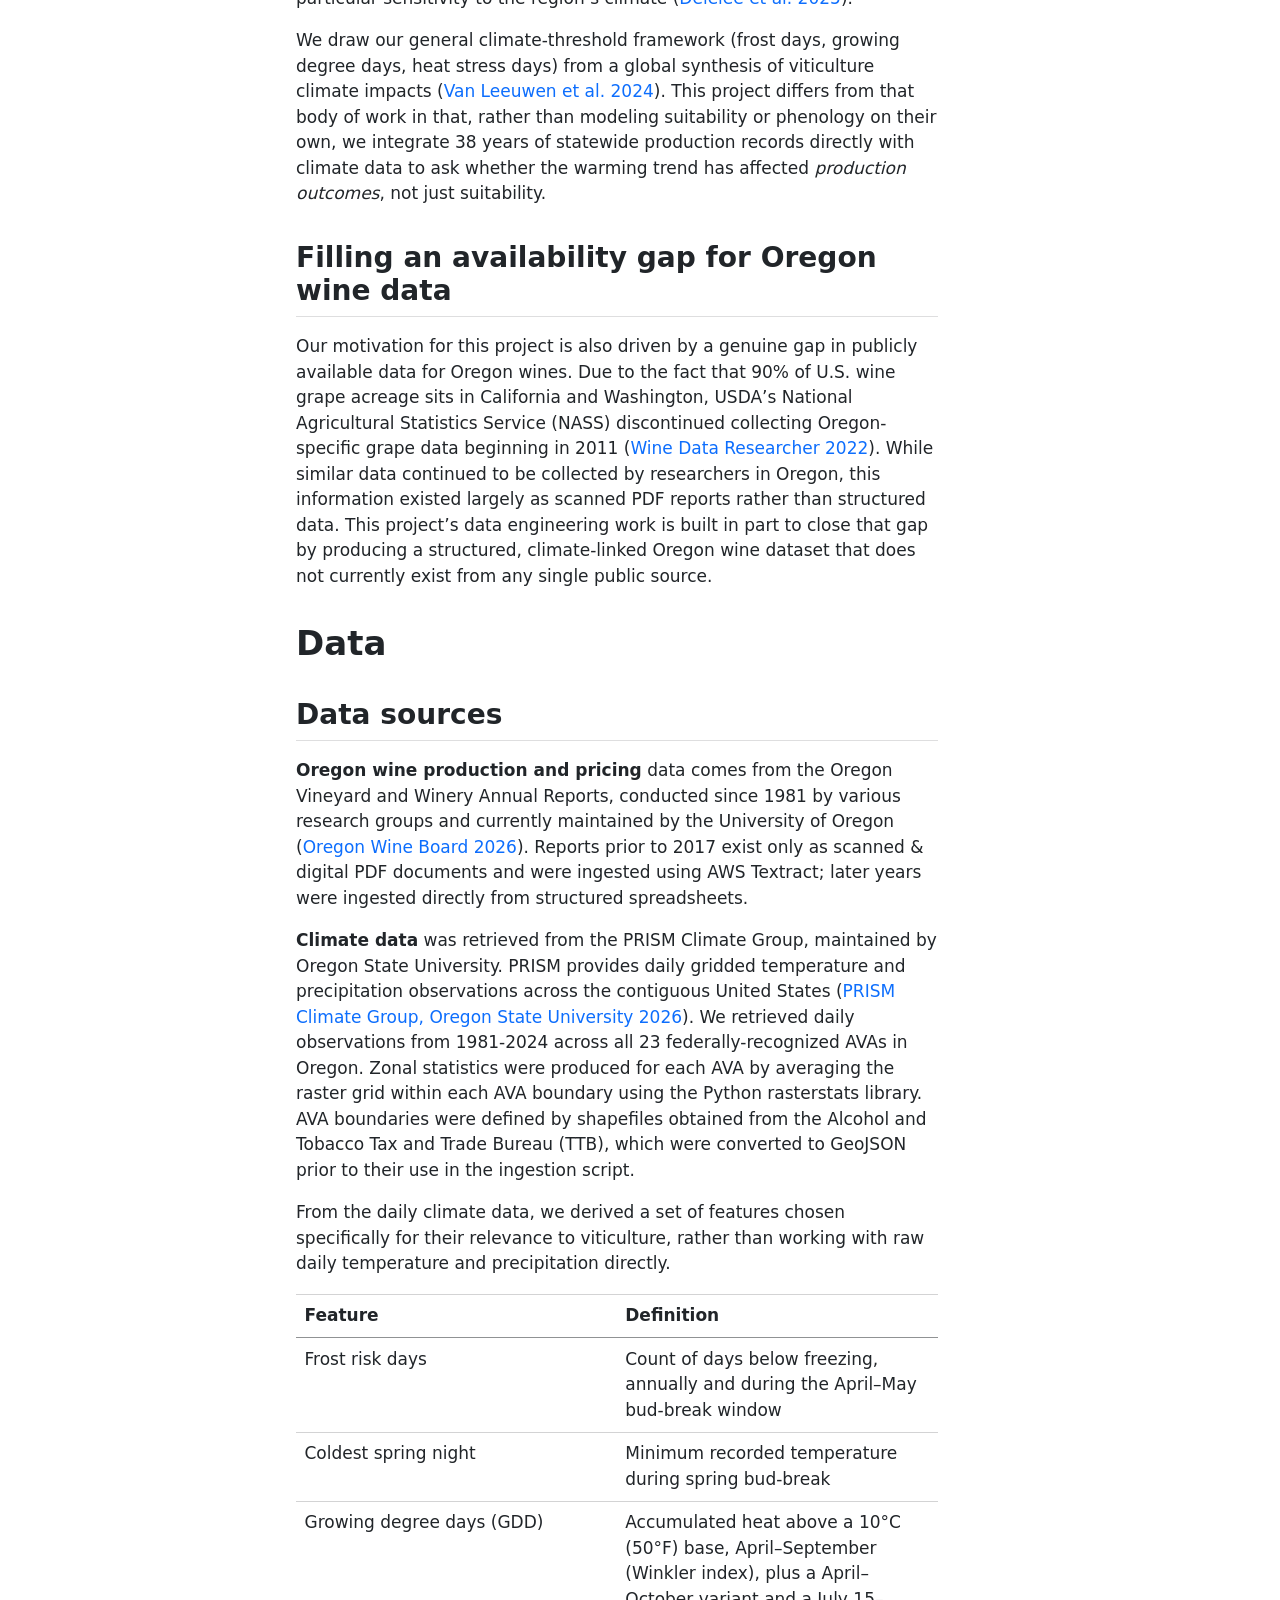
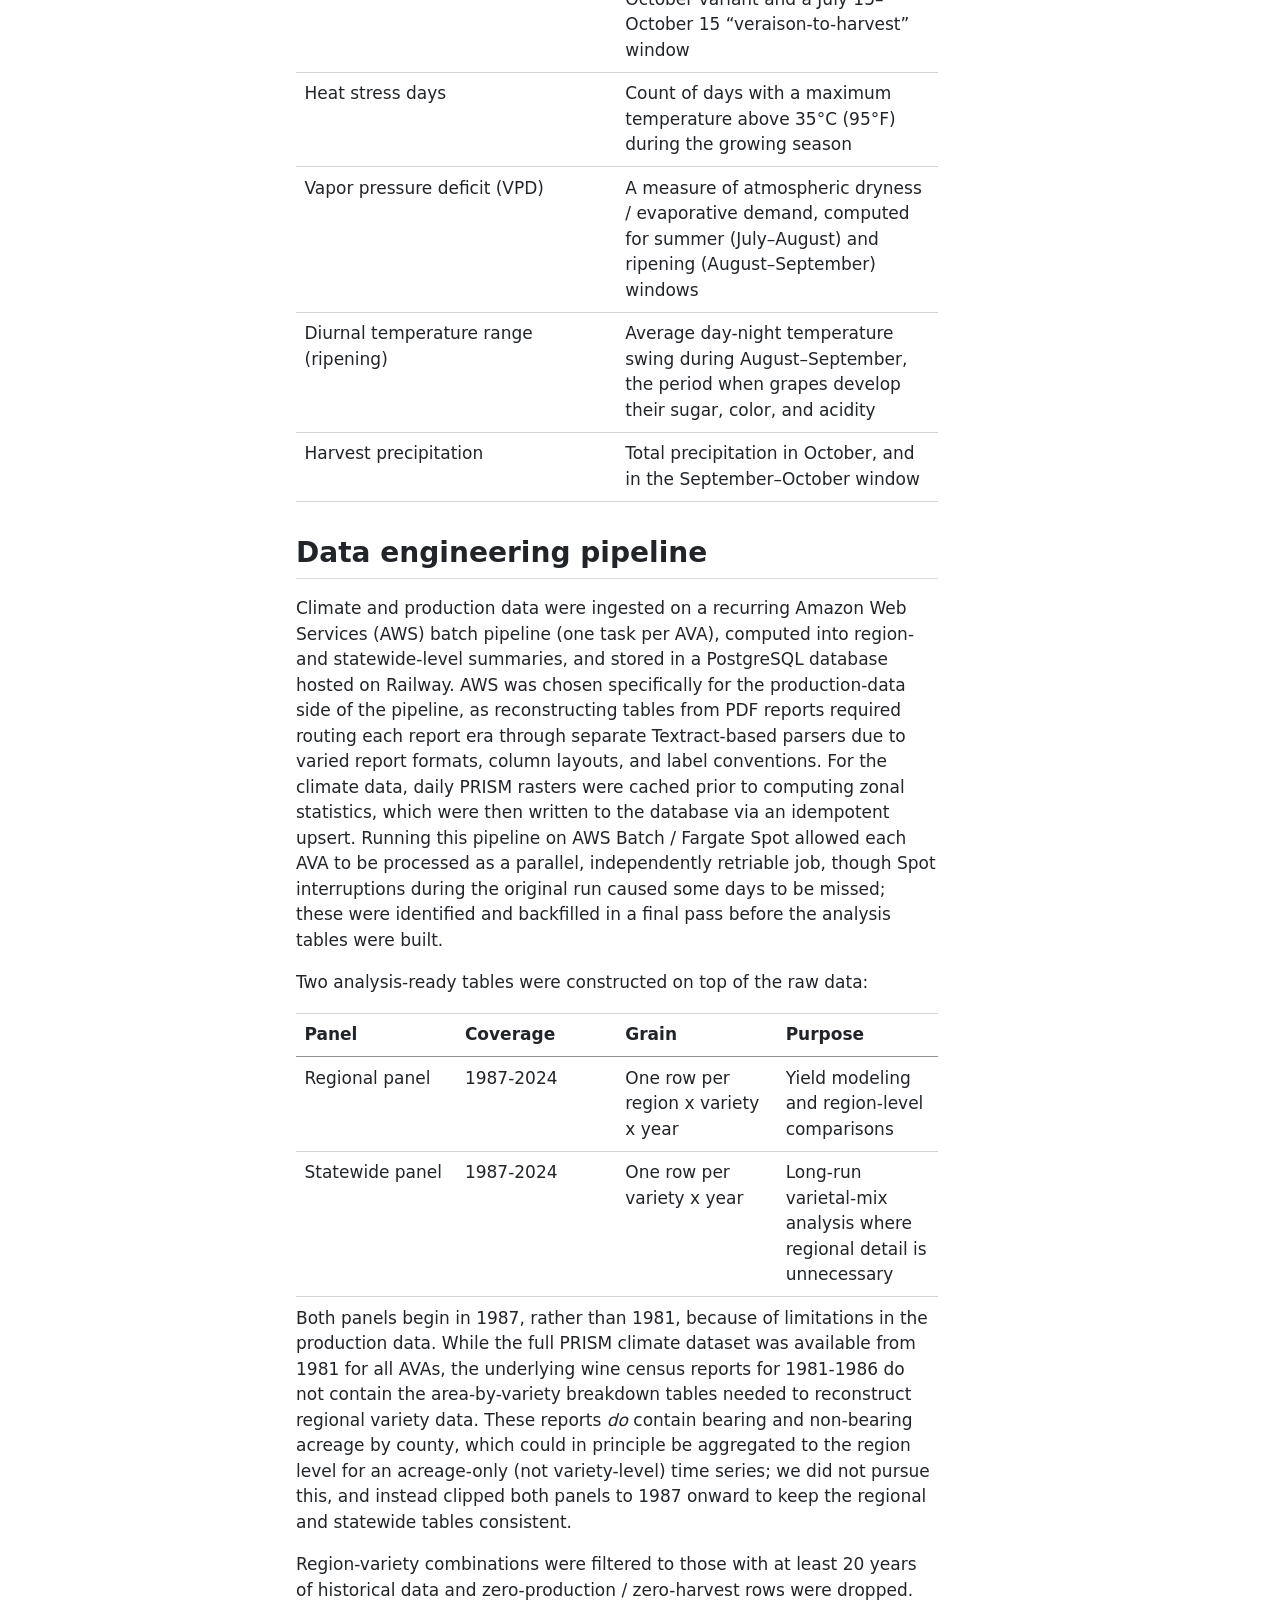
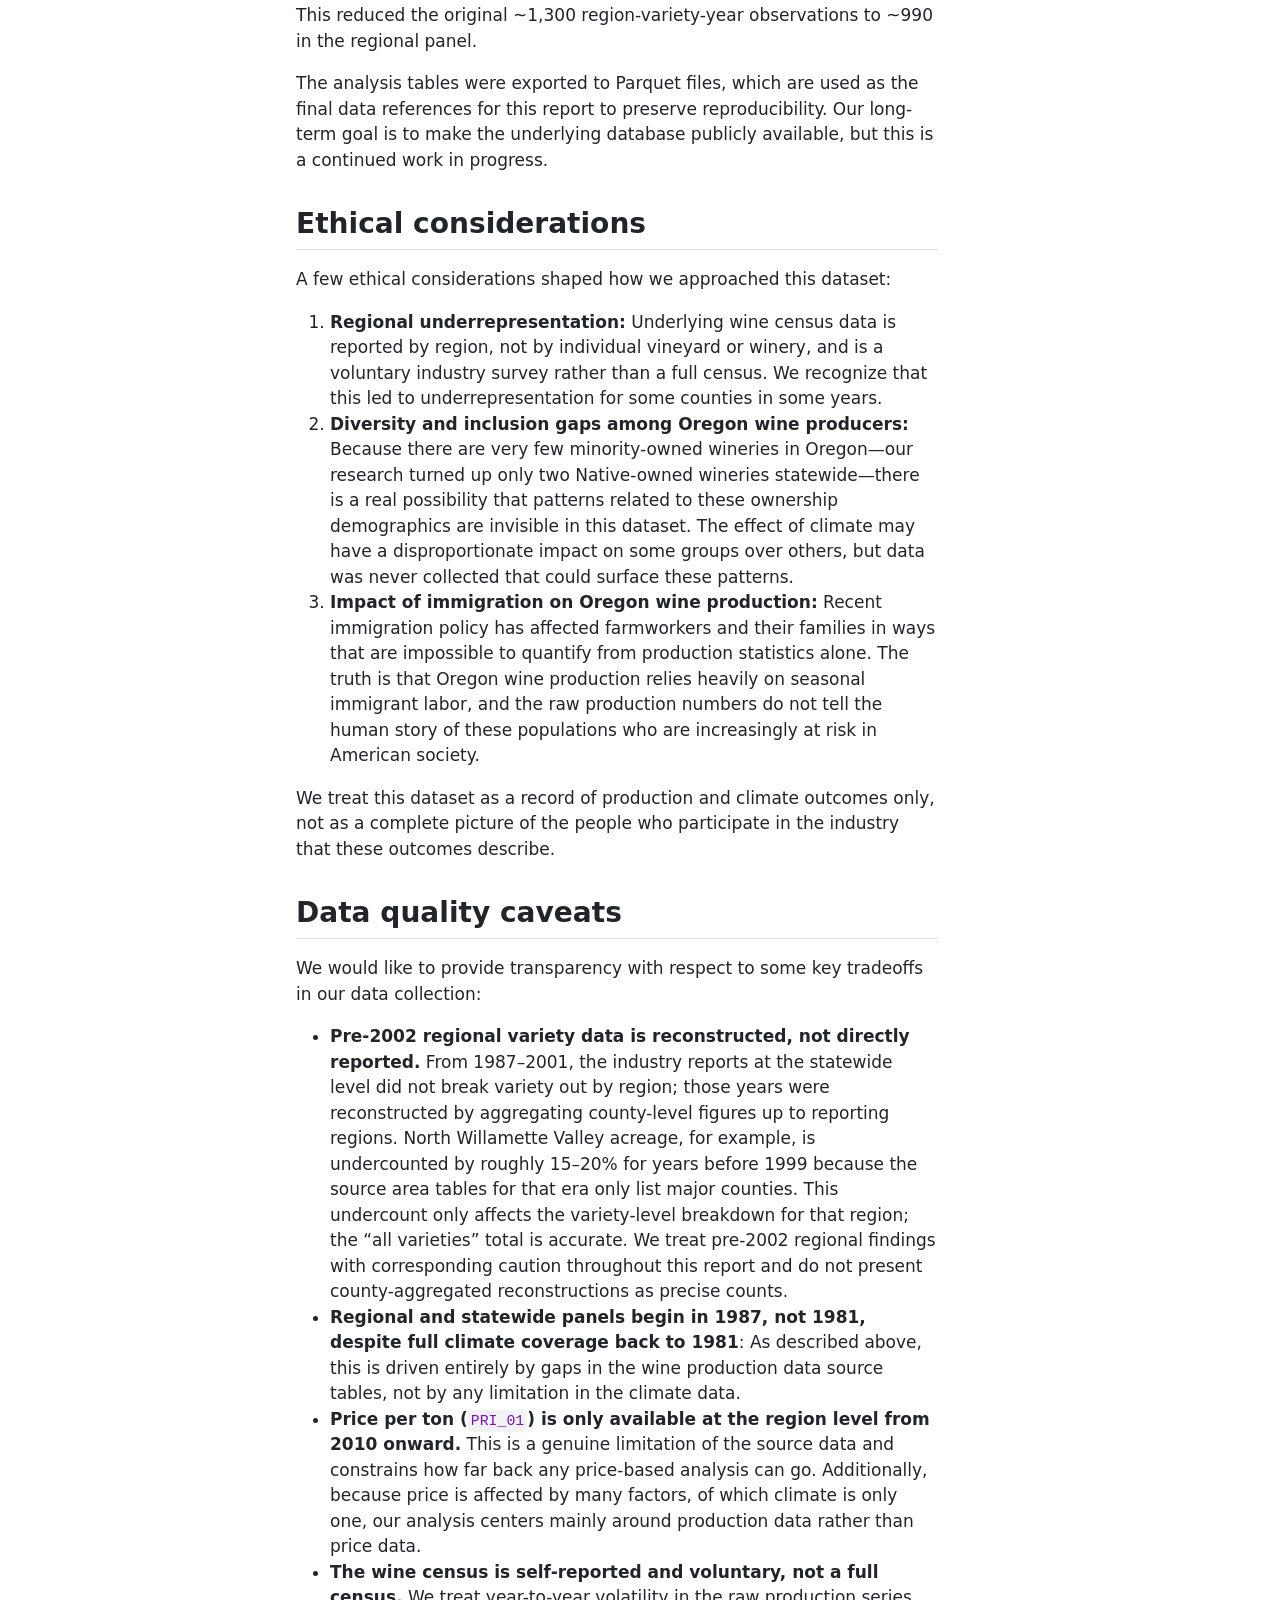
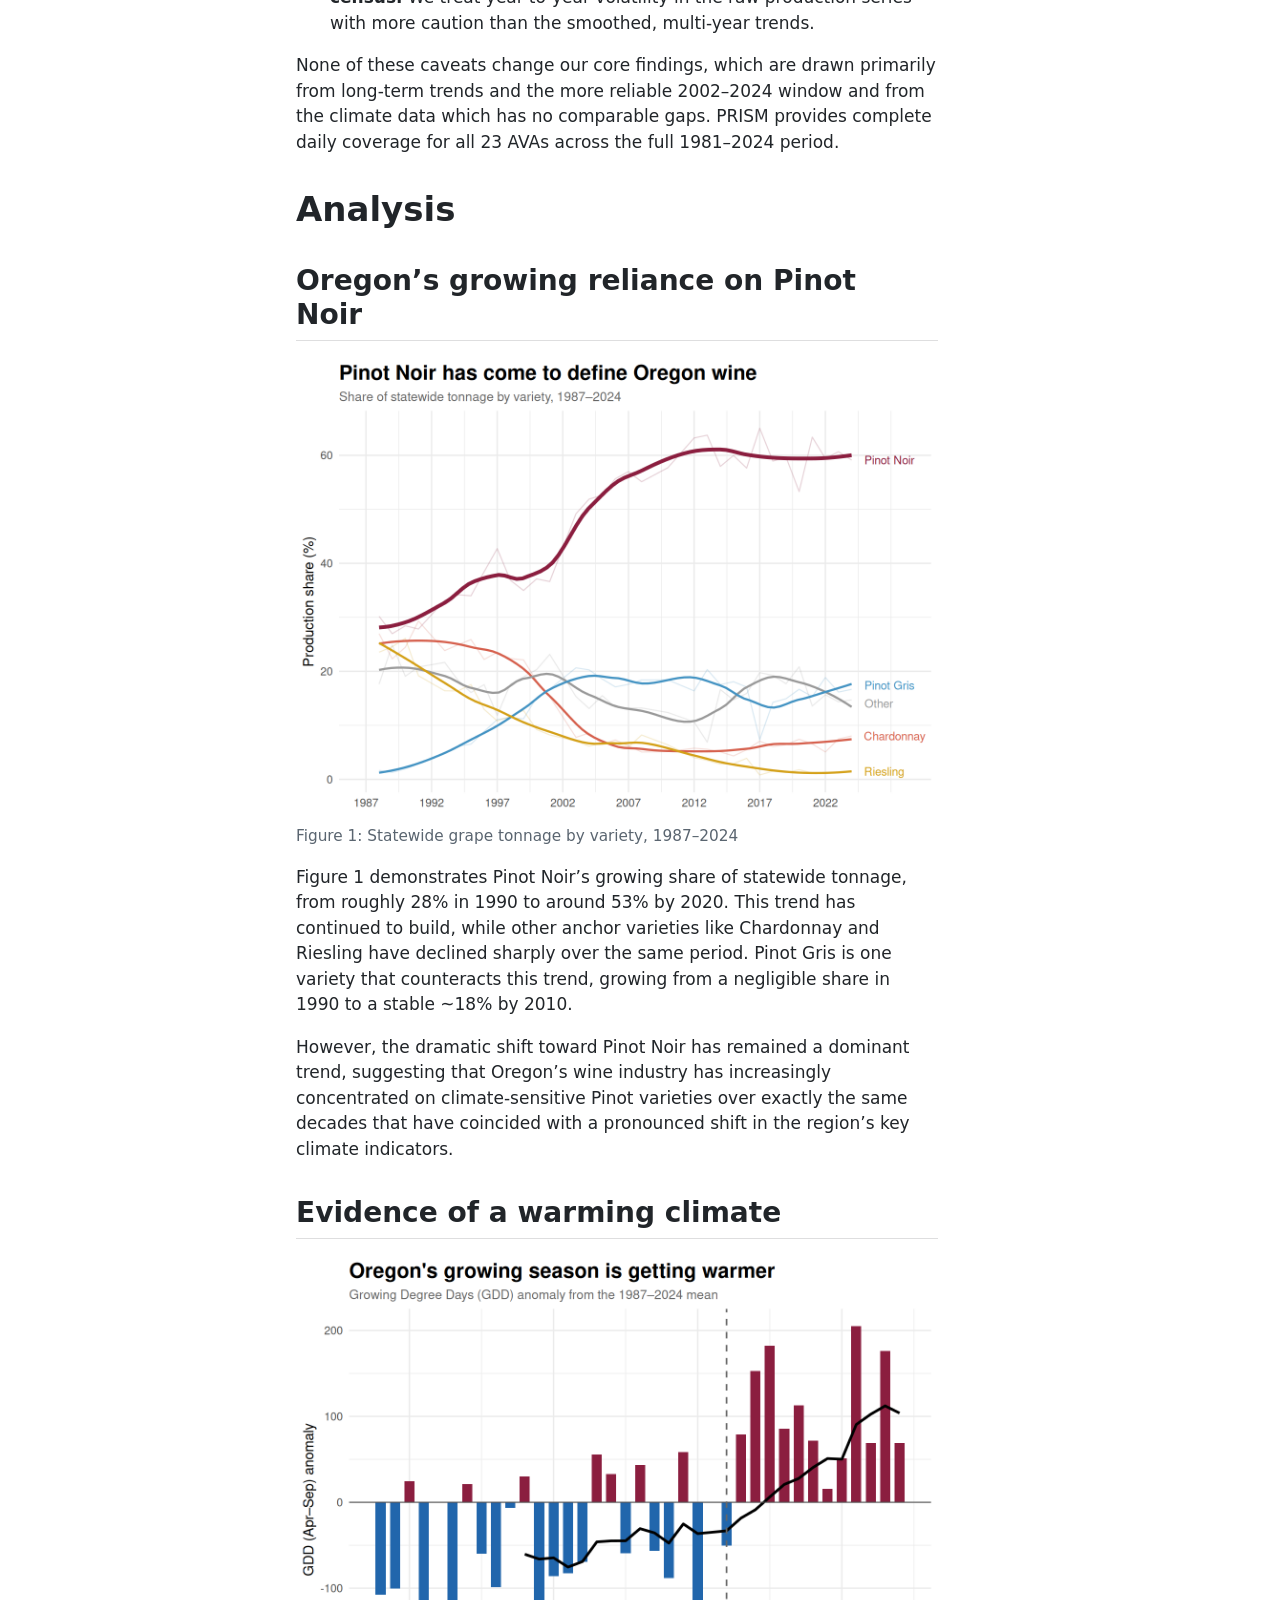
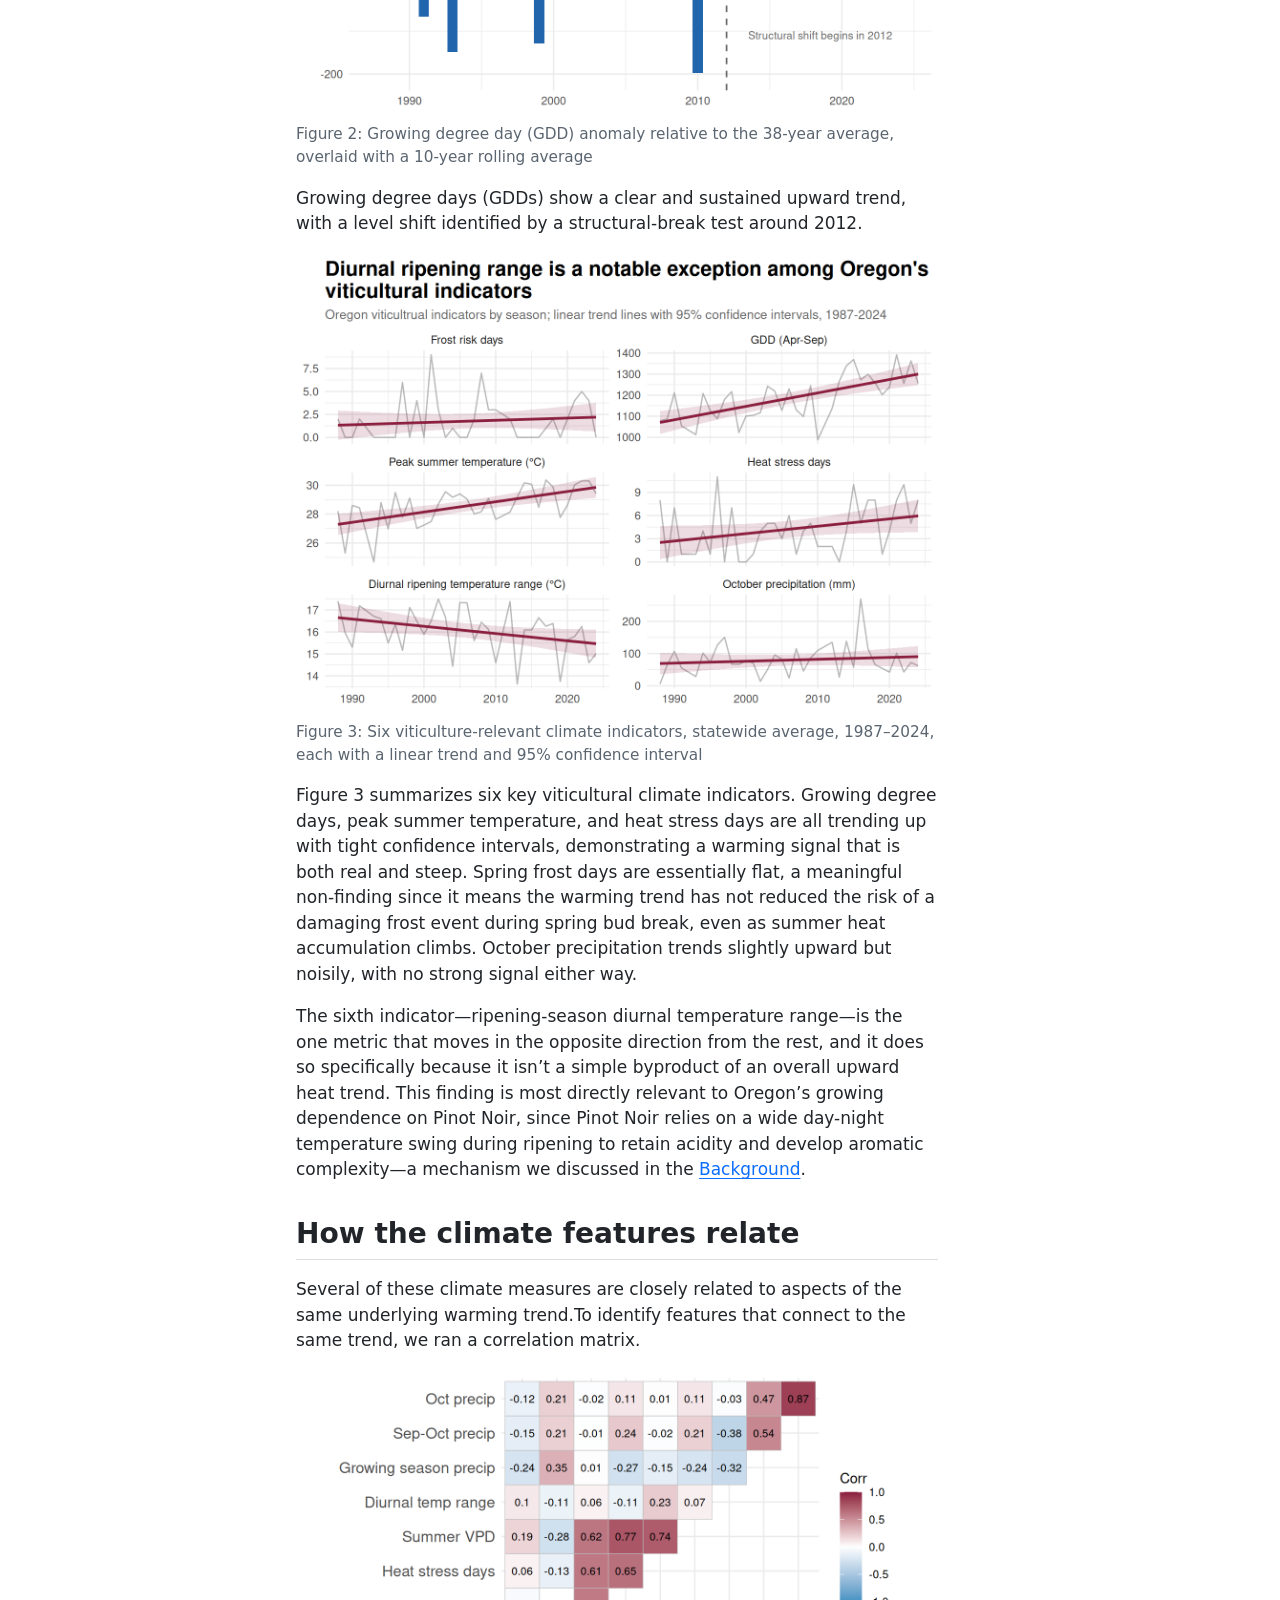
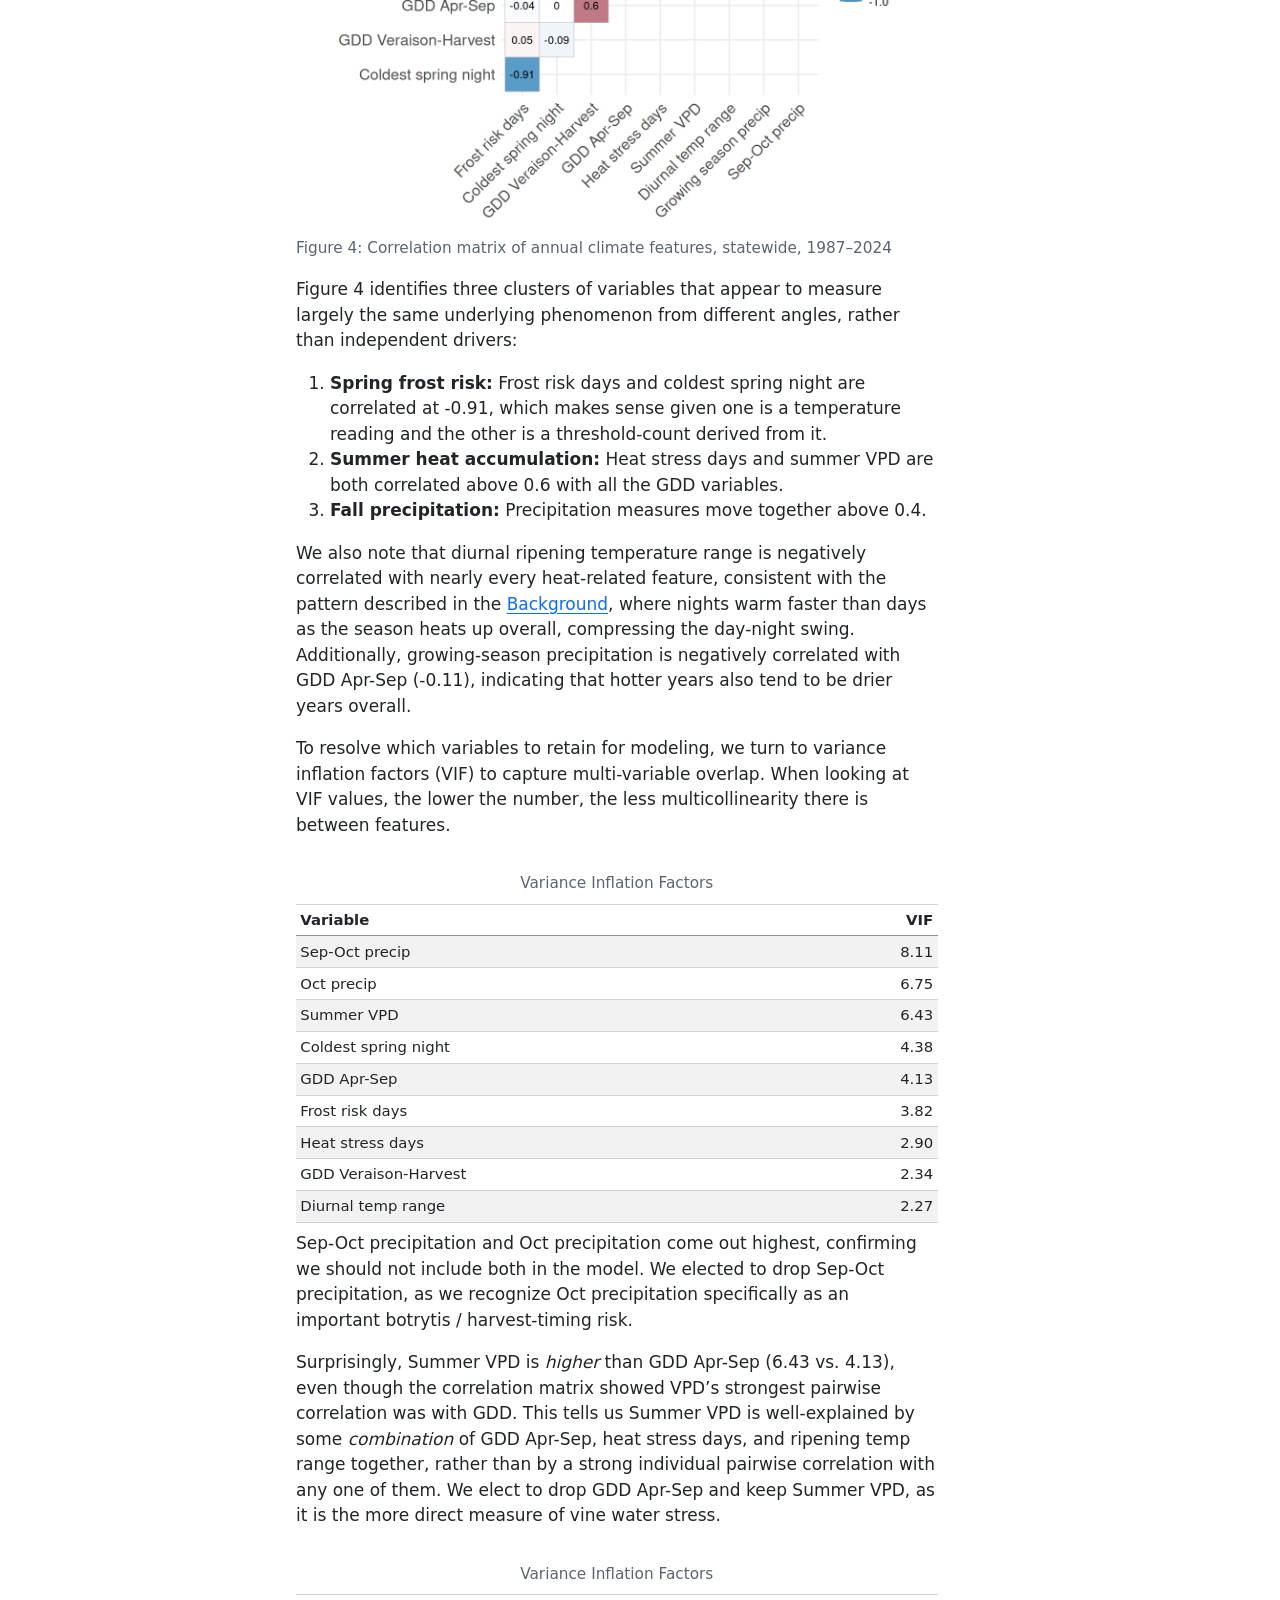
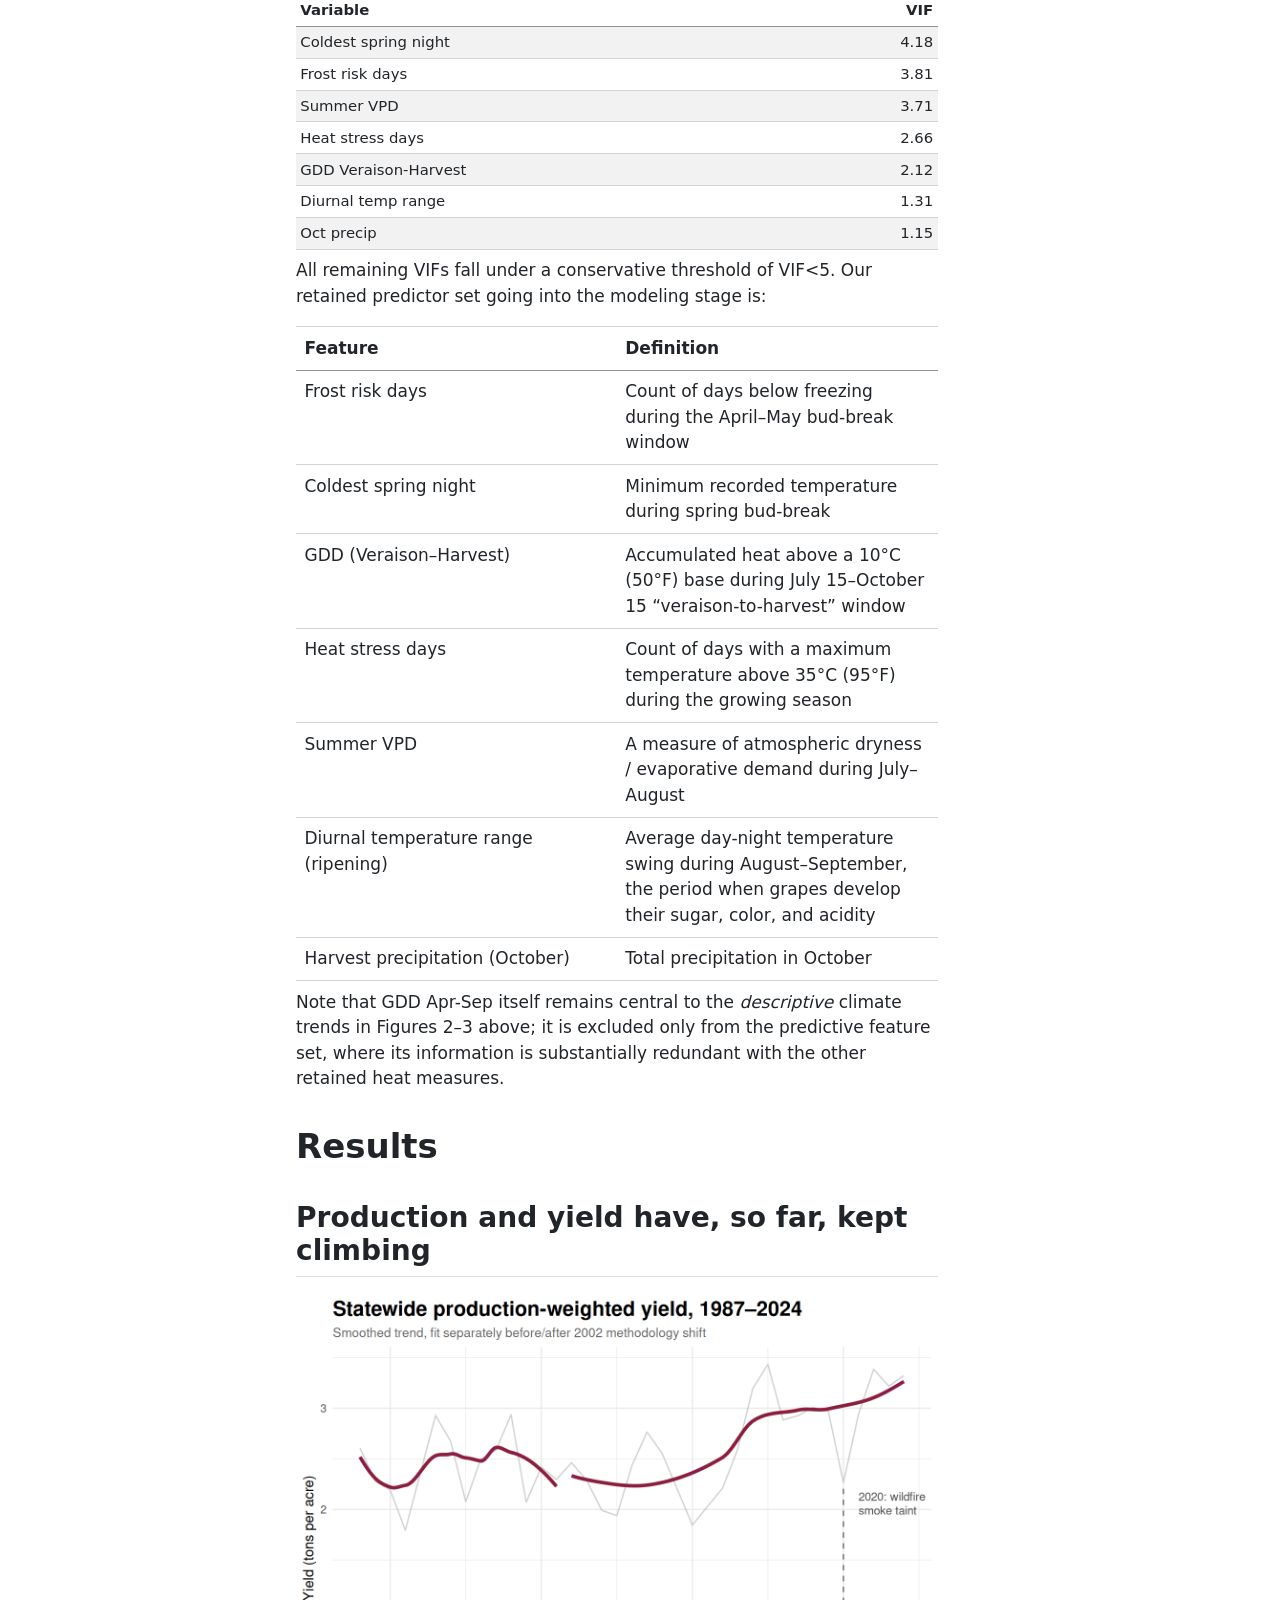
==== commit f92c9362: "deploy: b056d83fb6dd63955011c17cbd94f2c4a0b92fd9" ====
--- a/index.html
+++ b/index.html
@@ -512,7 +512,7 @@
 </div>
 </div>
 </div>
-<p>Figure 1 demonstrates Pinot Noir’s growing share of statewide tonnage, from roughly 15% in 1990 to around 30% by 2020. This trend has continued to build, while other anchor varieties like Chardonnay and Riesling have declined sharply over the same period. Pinot Gris is one variety that counteracts this trend, growing from a negligible share in 1990 to a stable ~18% by 2010.</p>
+<p>Figure 1 demonstrates Pinot Noir’s growing share of statewide tonnage, from roughly 28% in 1990 to around 53% by 2020. This trend has continued to build, while other anchor varieties like Chardonnay and Riesling have declined sharply over the same period. Pinot Gris is one variety that counteracts this trend, growing from a negligible share in 1990 to a stable ~18% by 2010.</p>
 <p>However, the dramatic shift toward Pinot Noir has remained a dominant trend, suggesting that Oregon’s wine industry has increasingly concentrated on climate-sensitive Pinot varieties over exactly the same decades that have coincided with a pronounced shift in the region’s key climate indicators.</p>
 </section>
 <section id="evidence-of-a-warming-climate" class="level2">
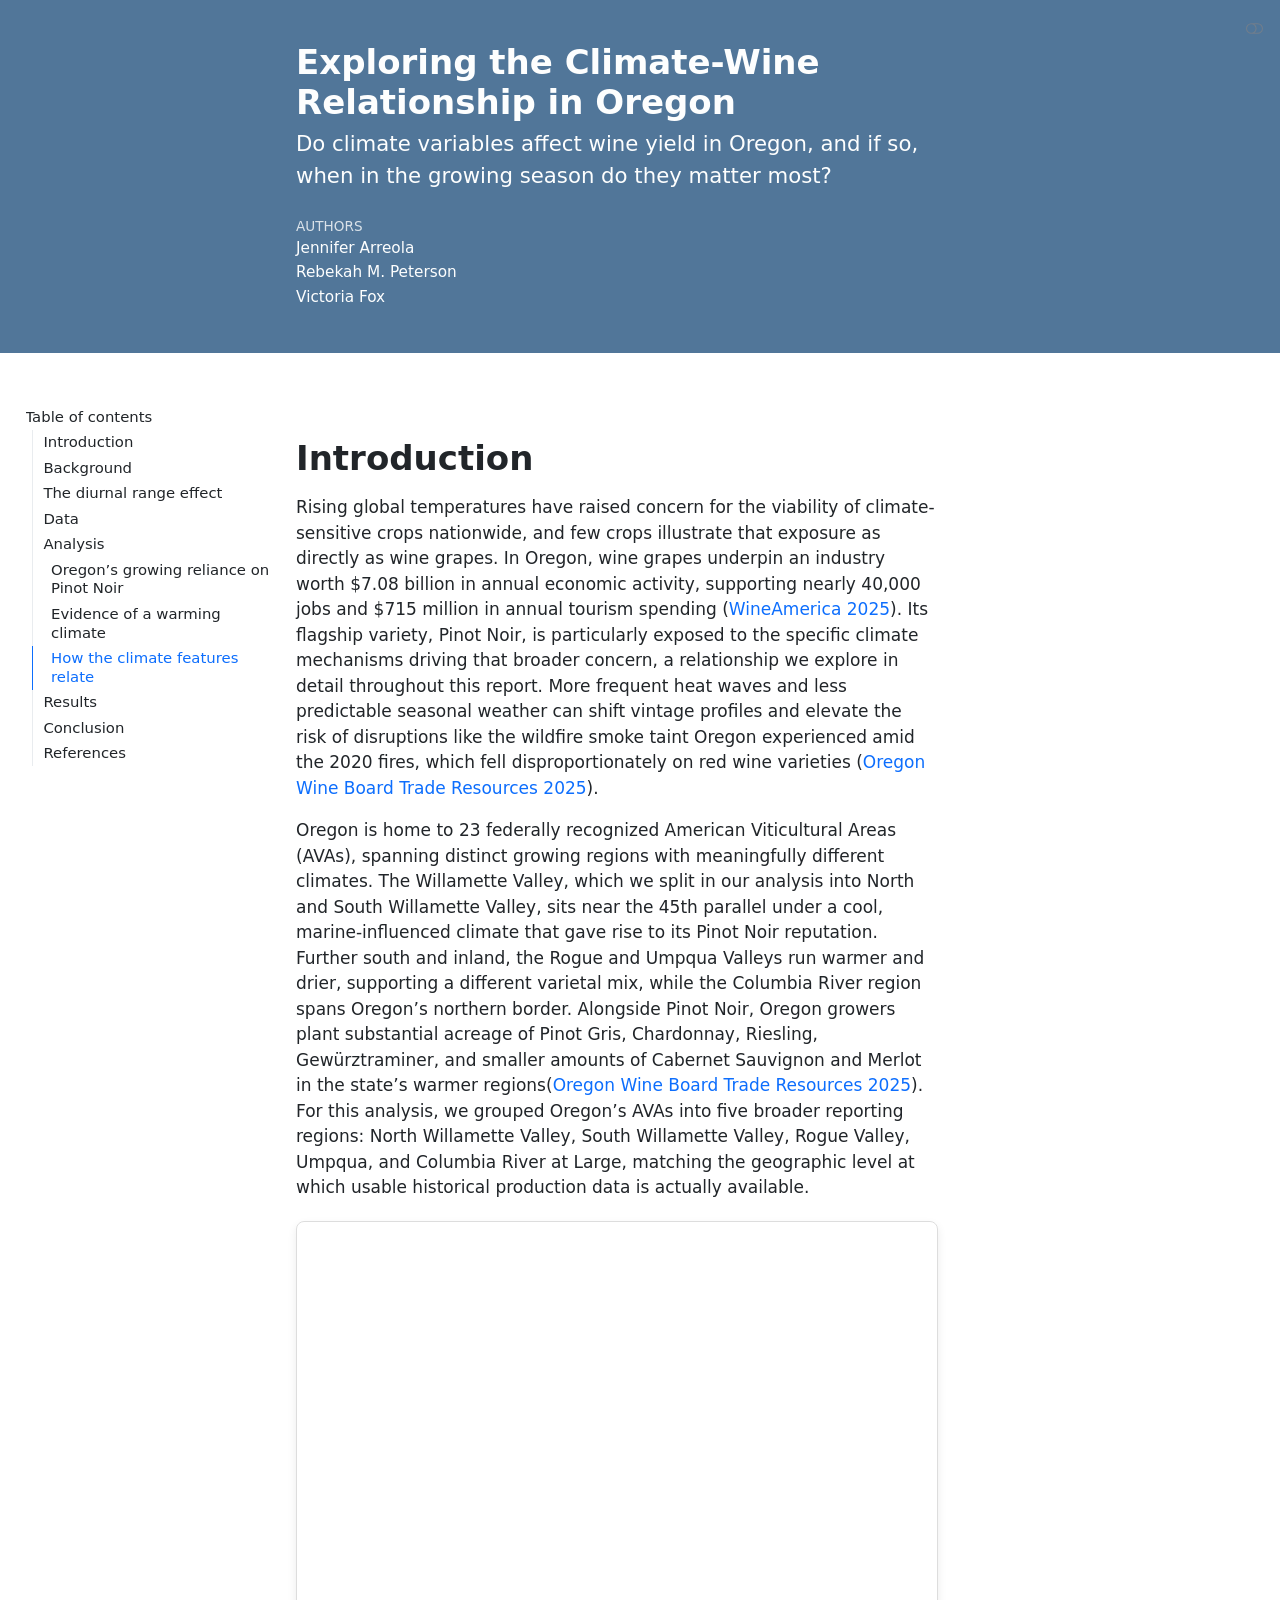
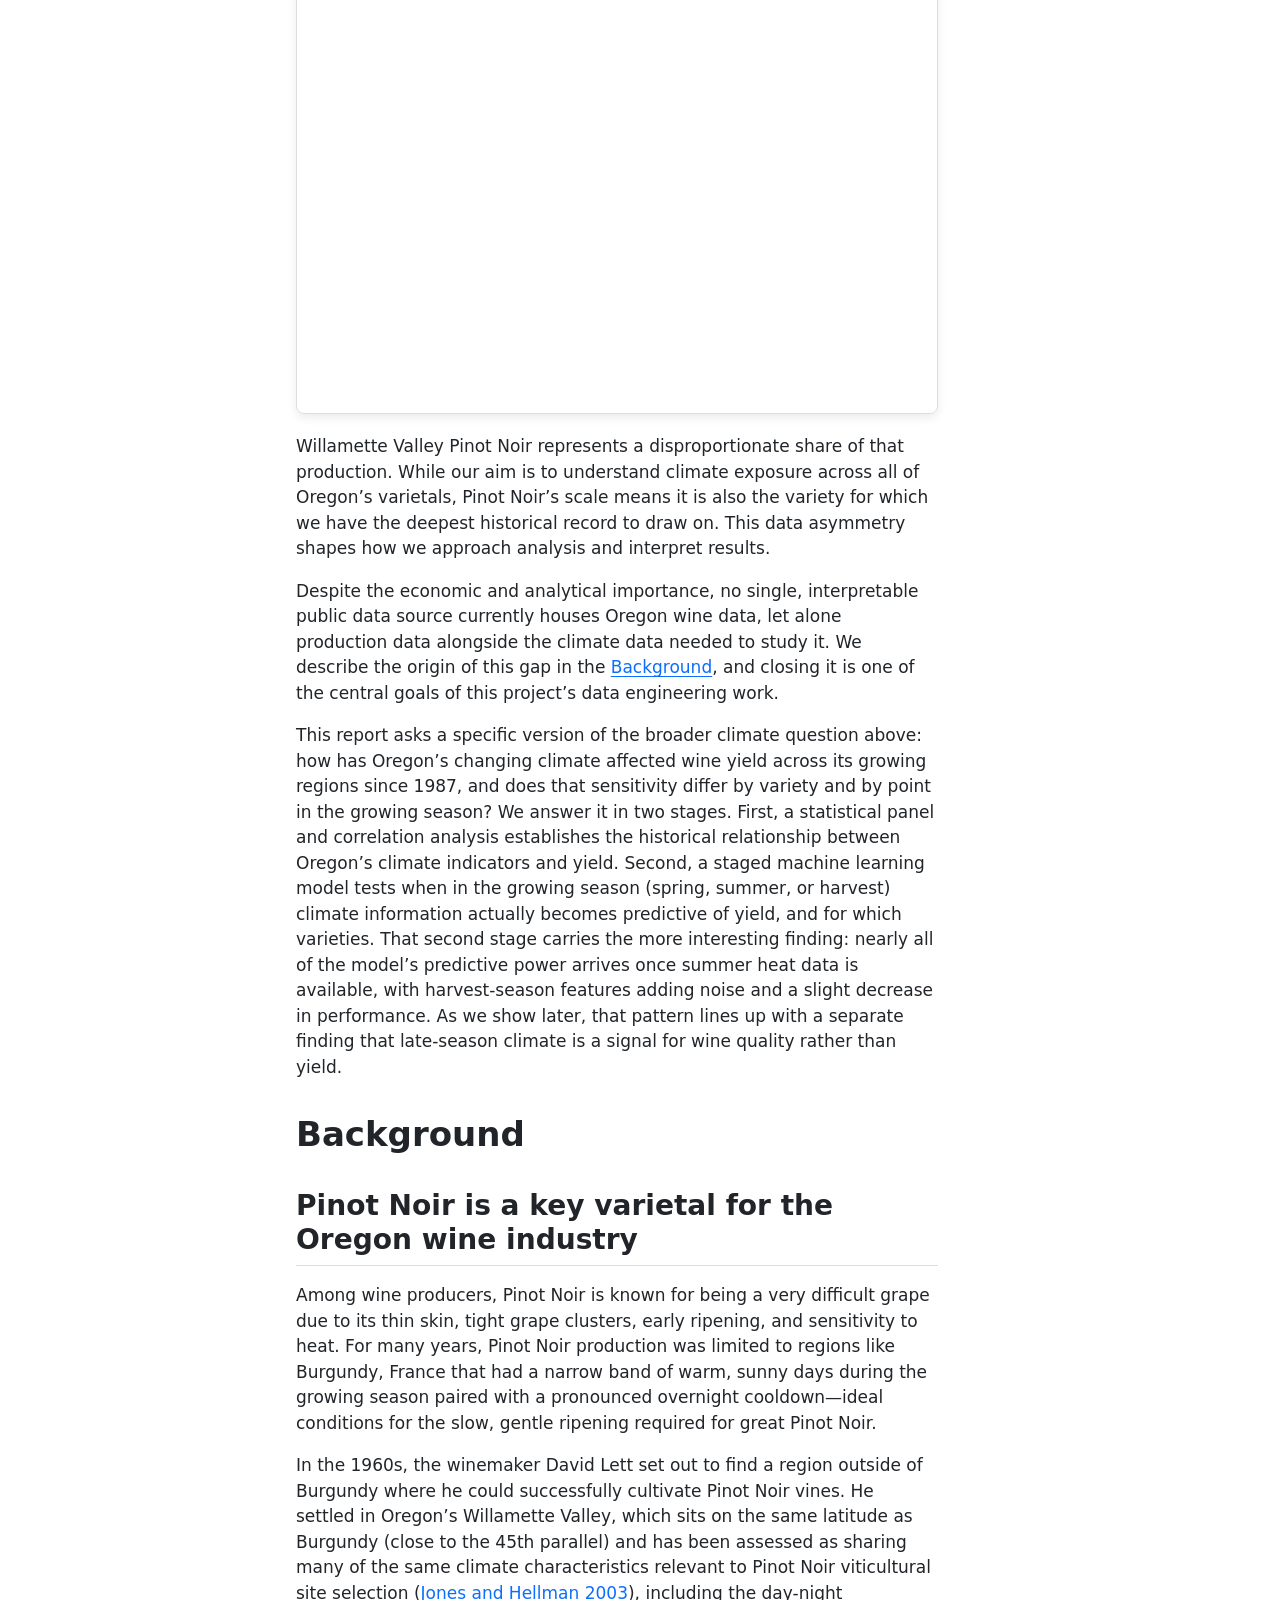
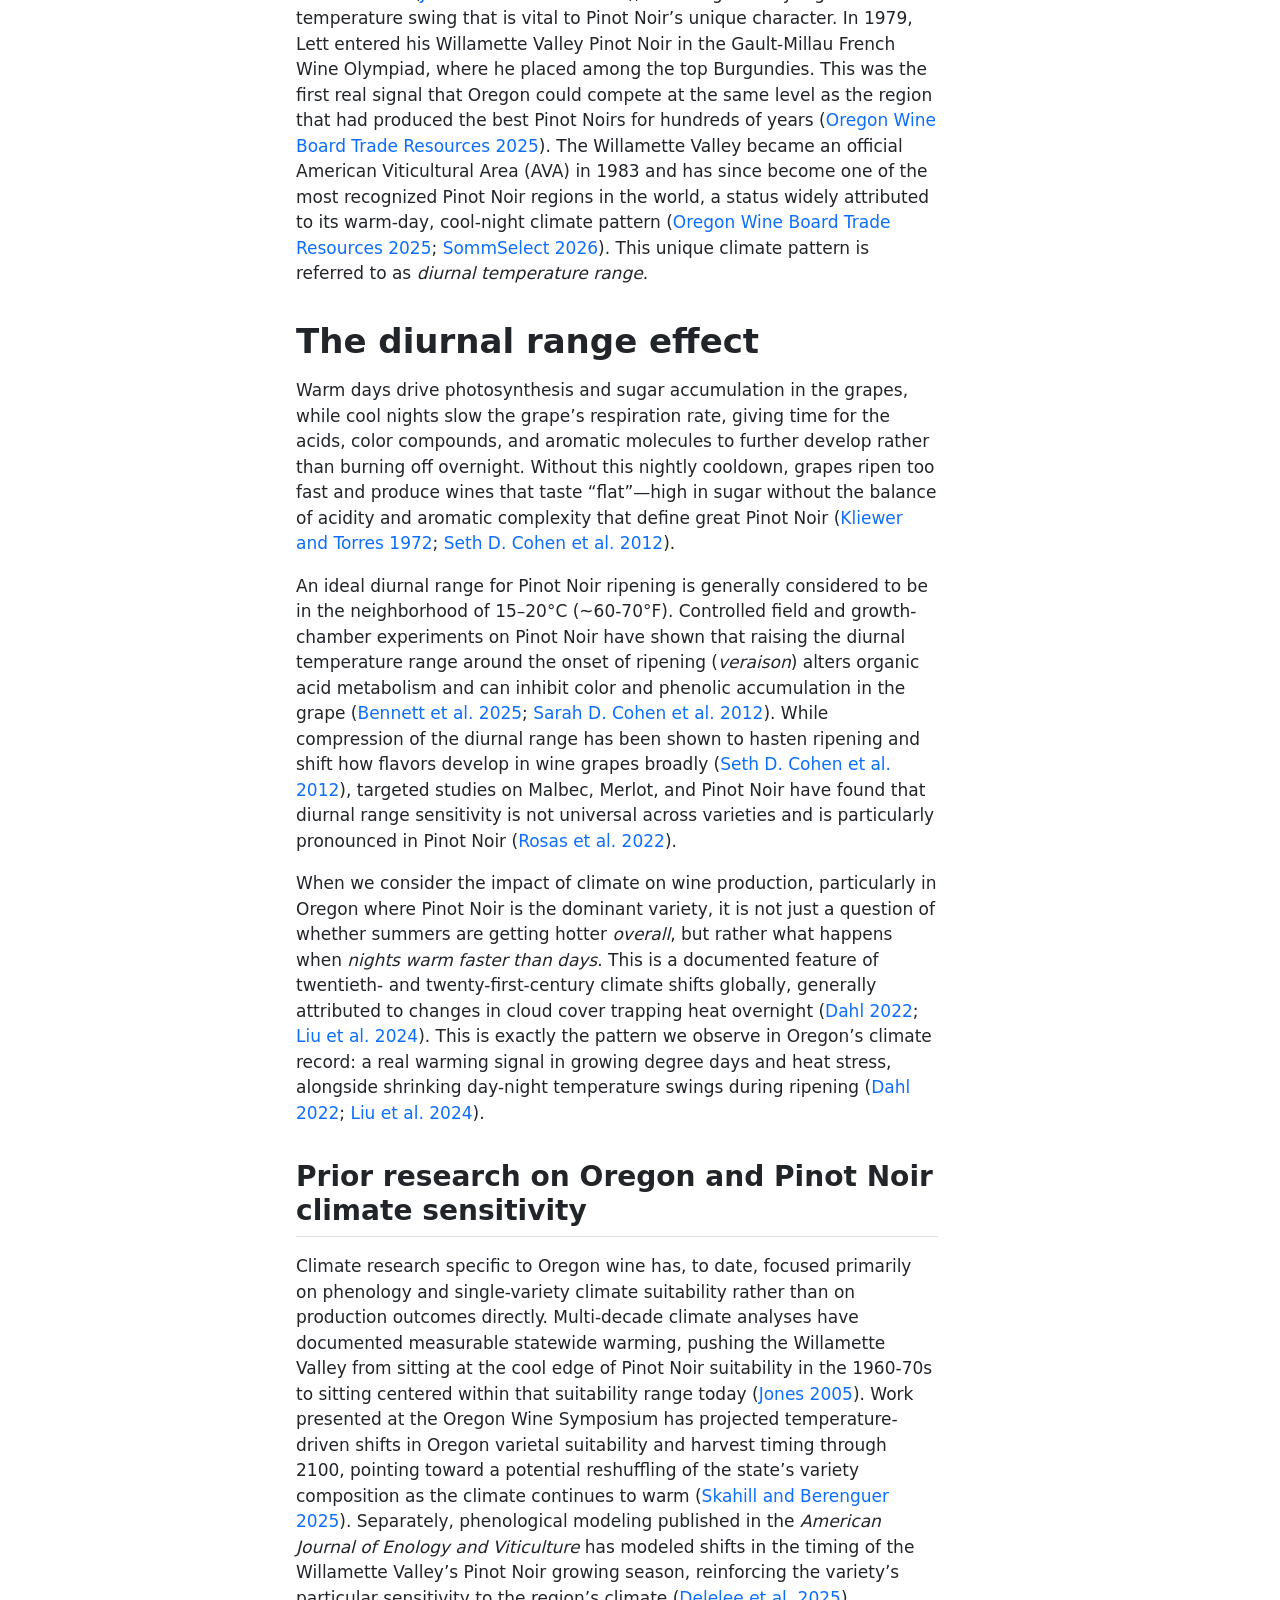
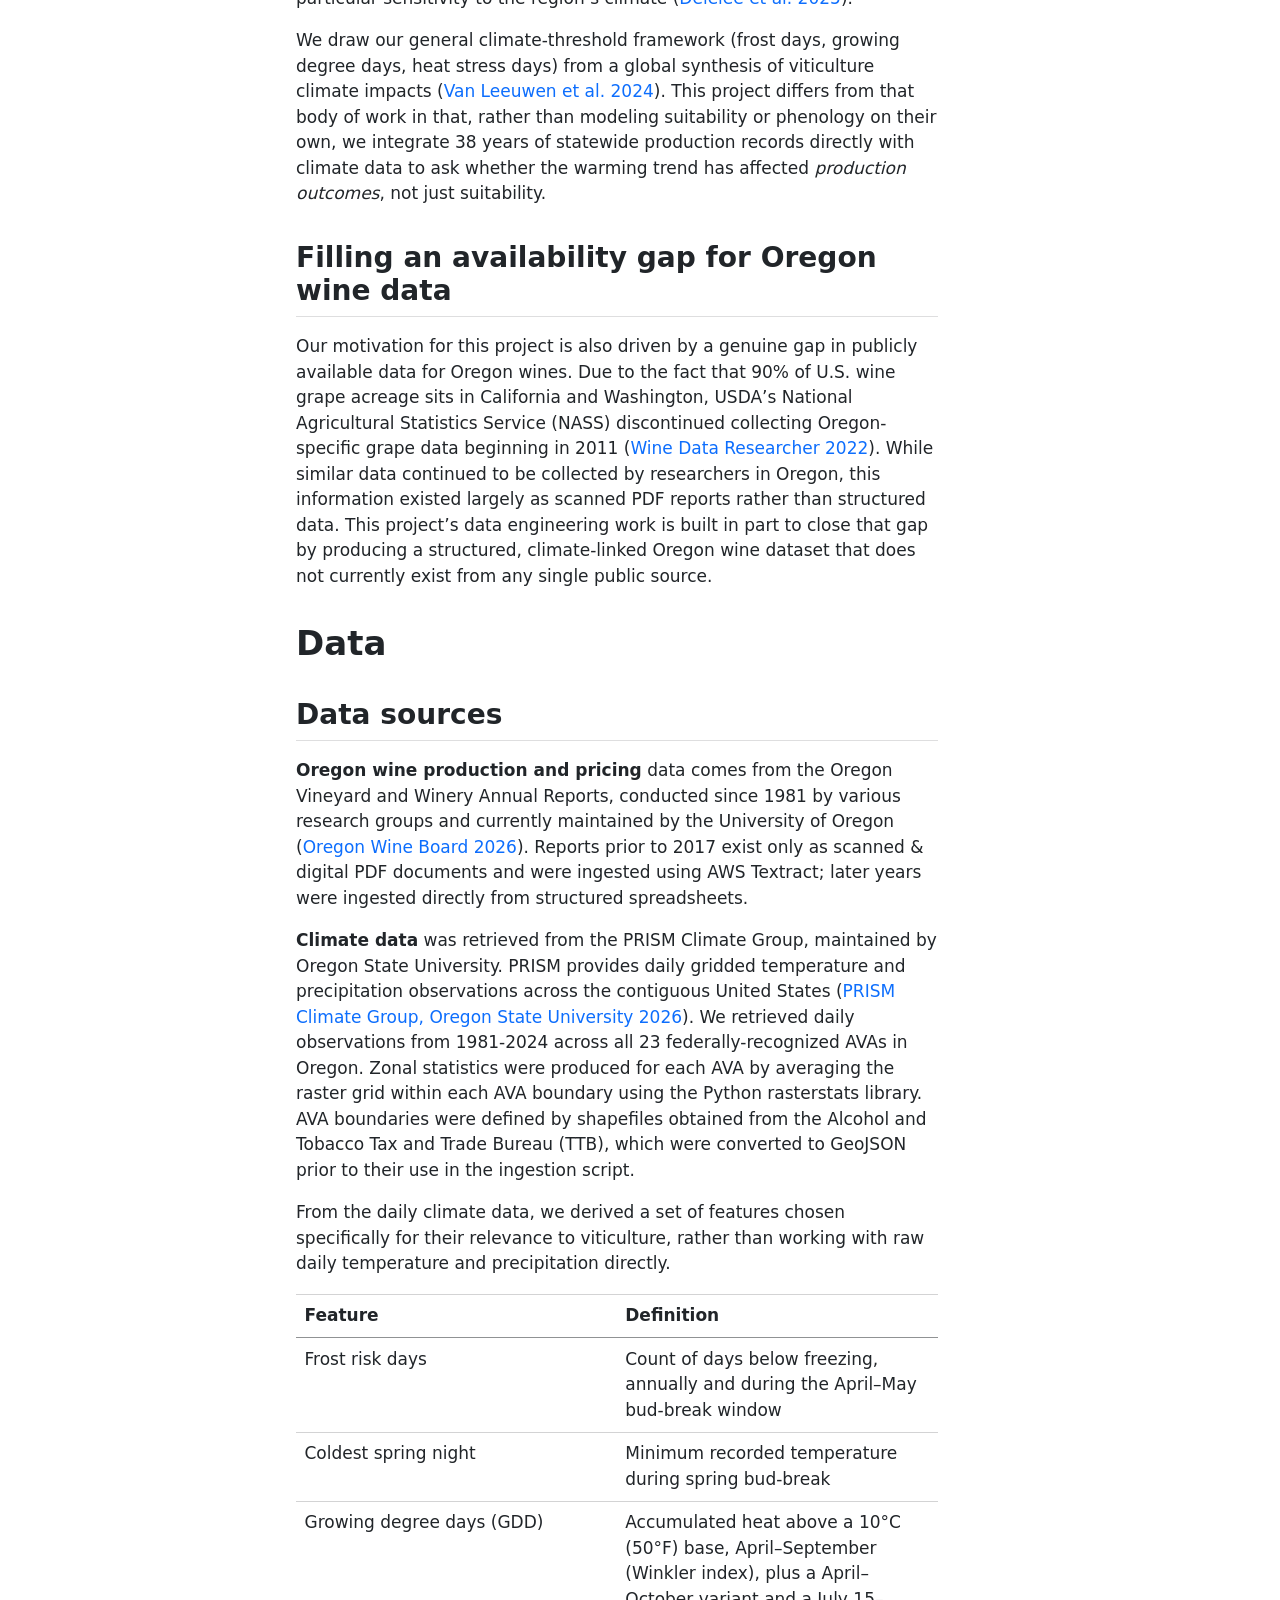
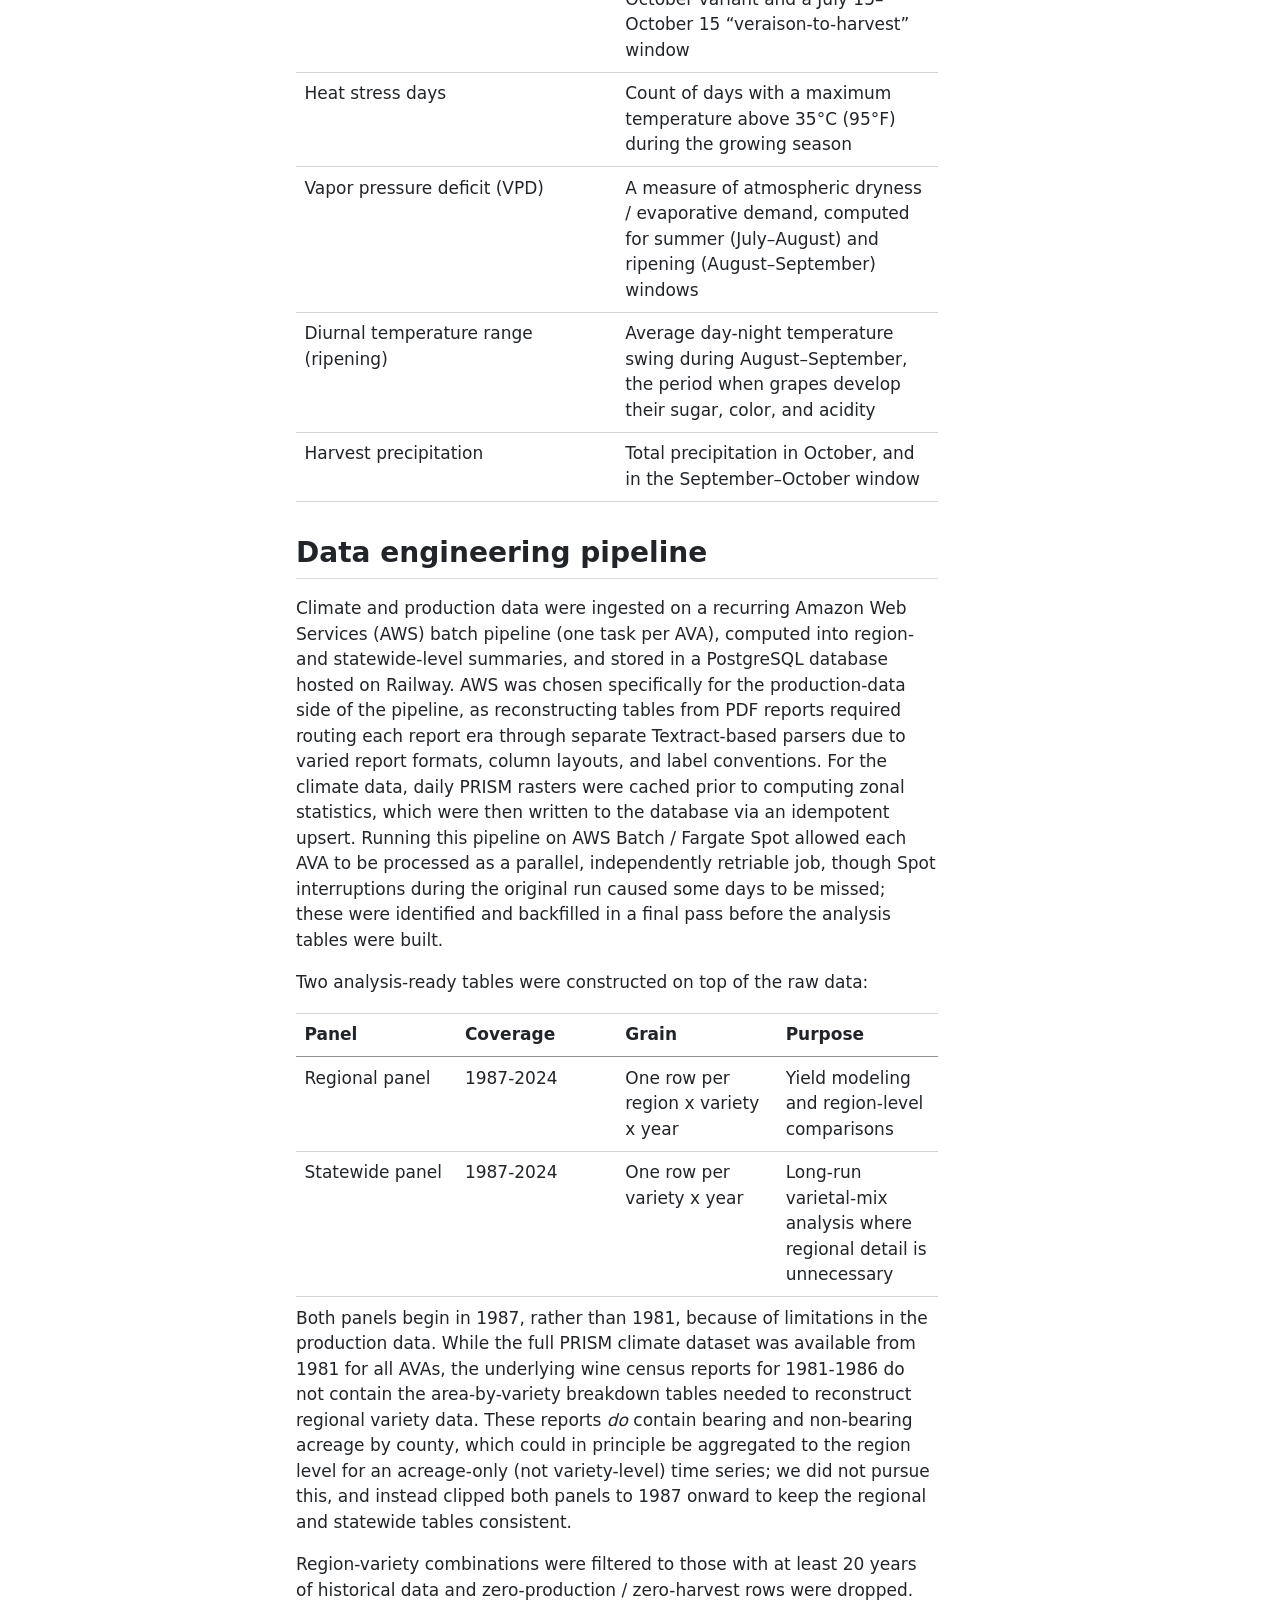
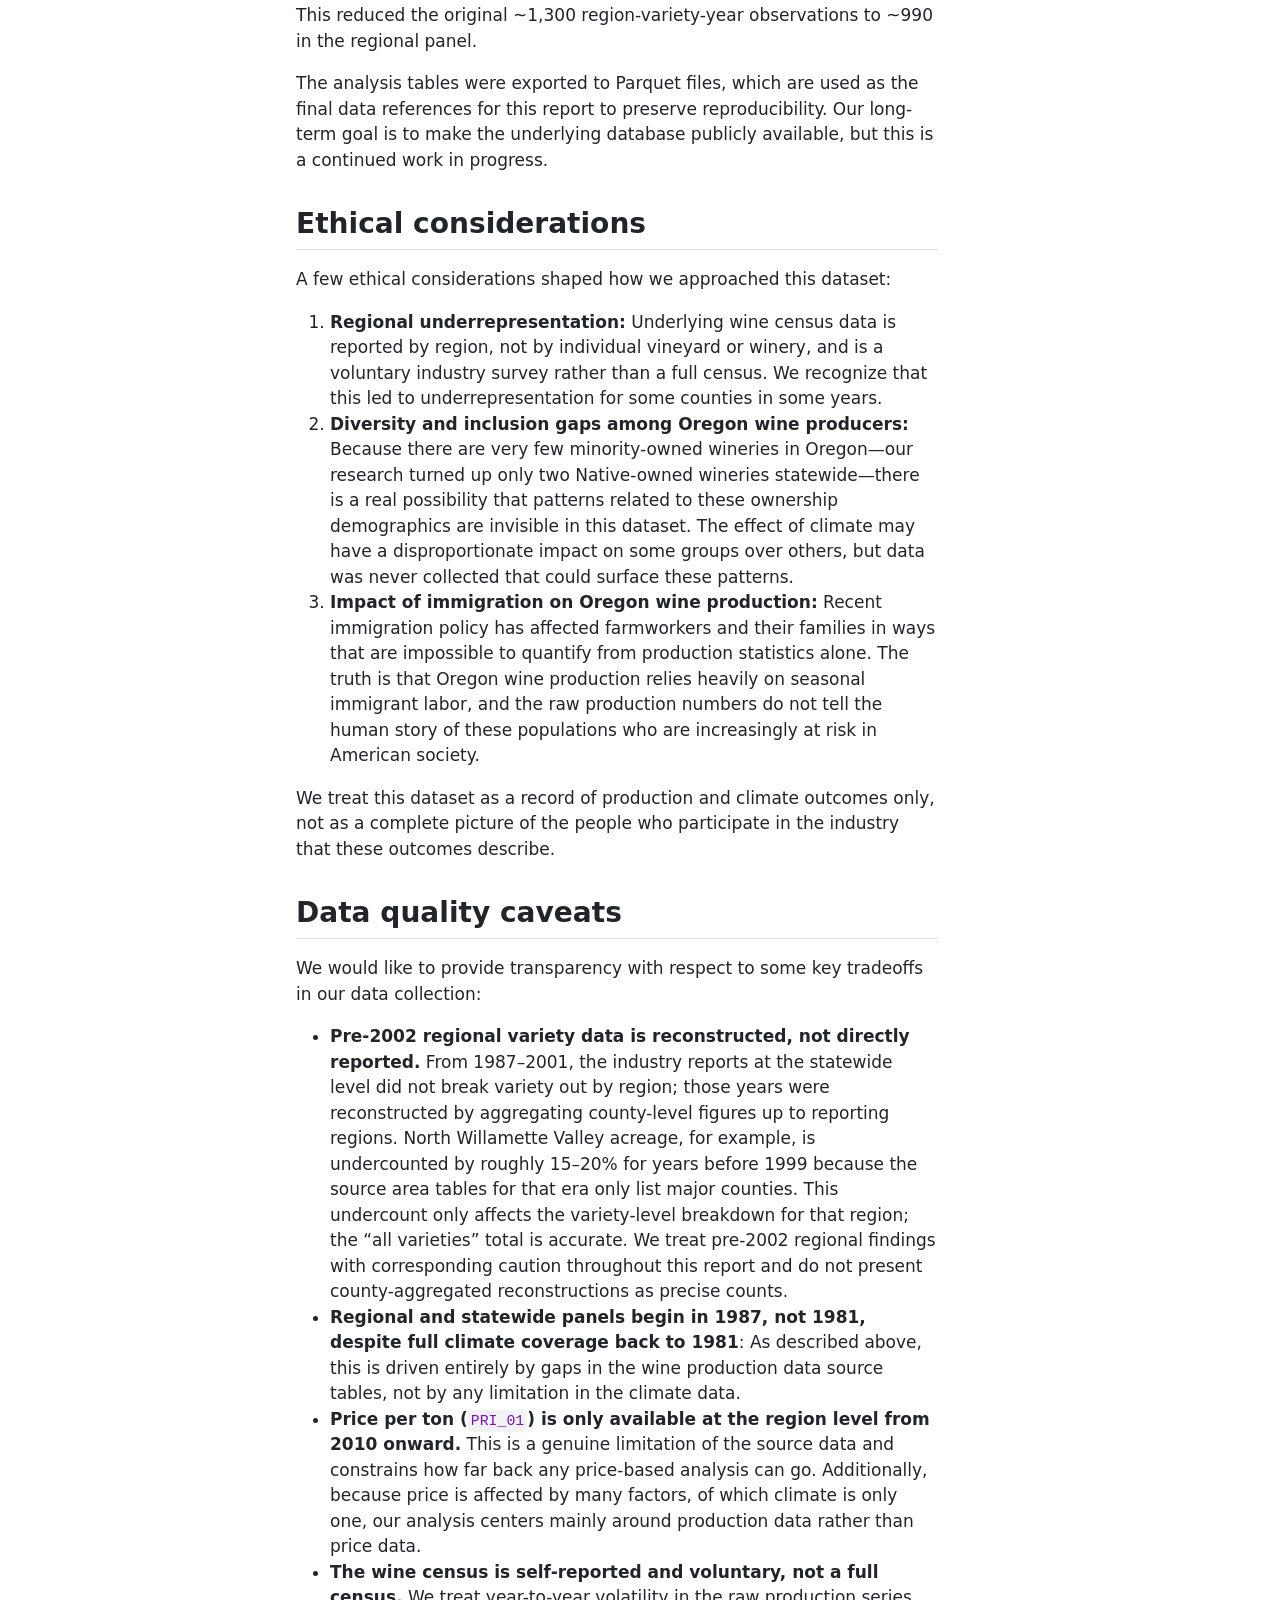
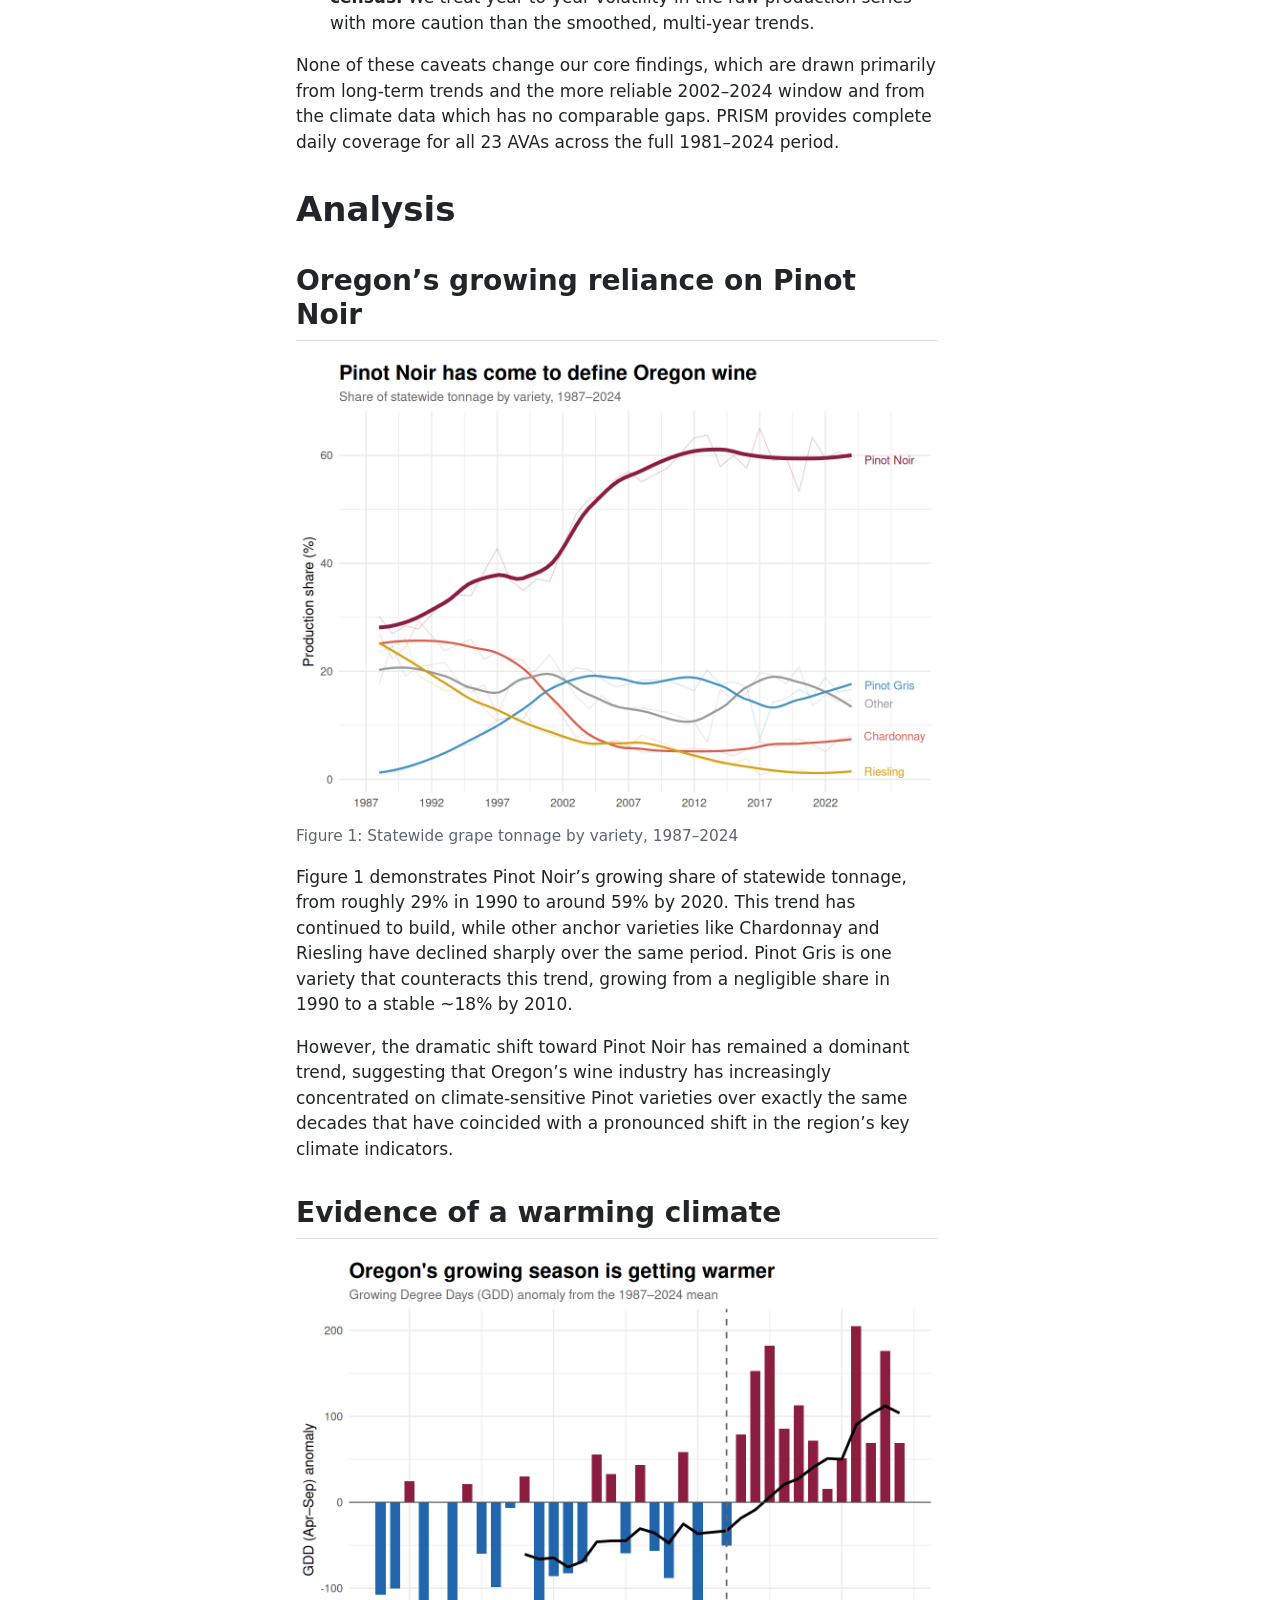
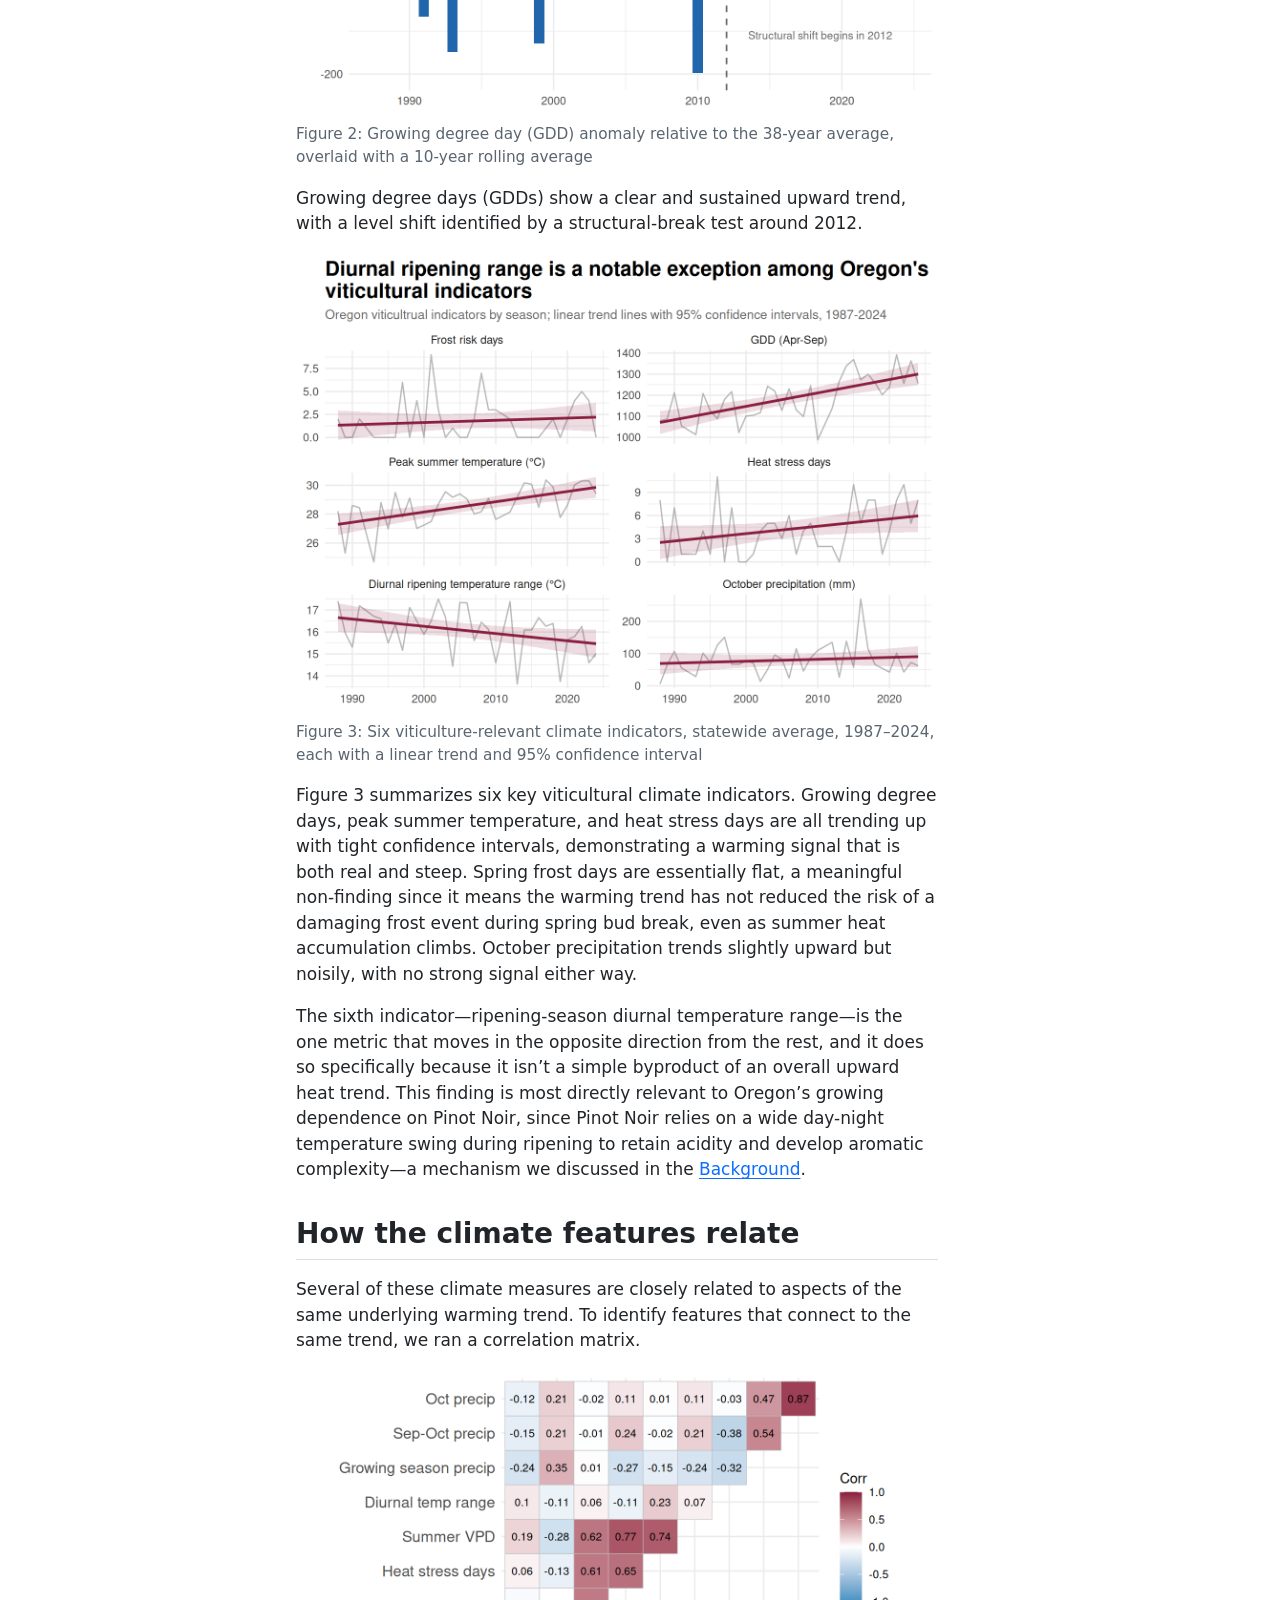
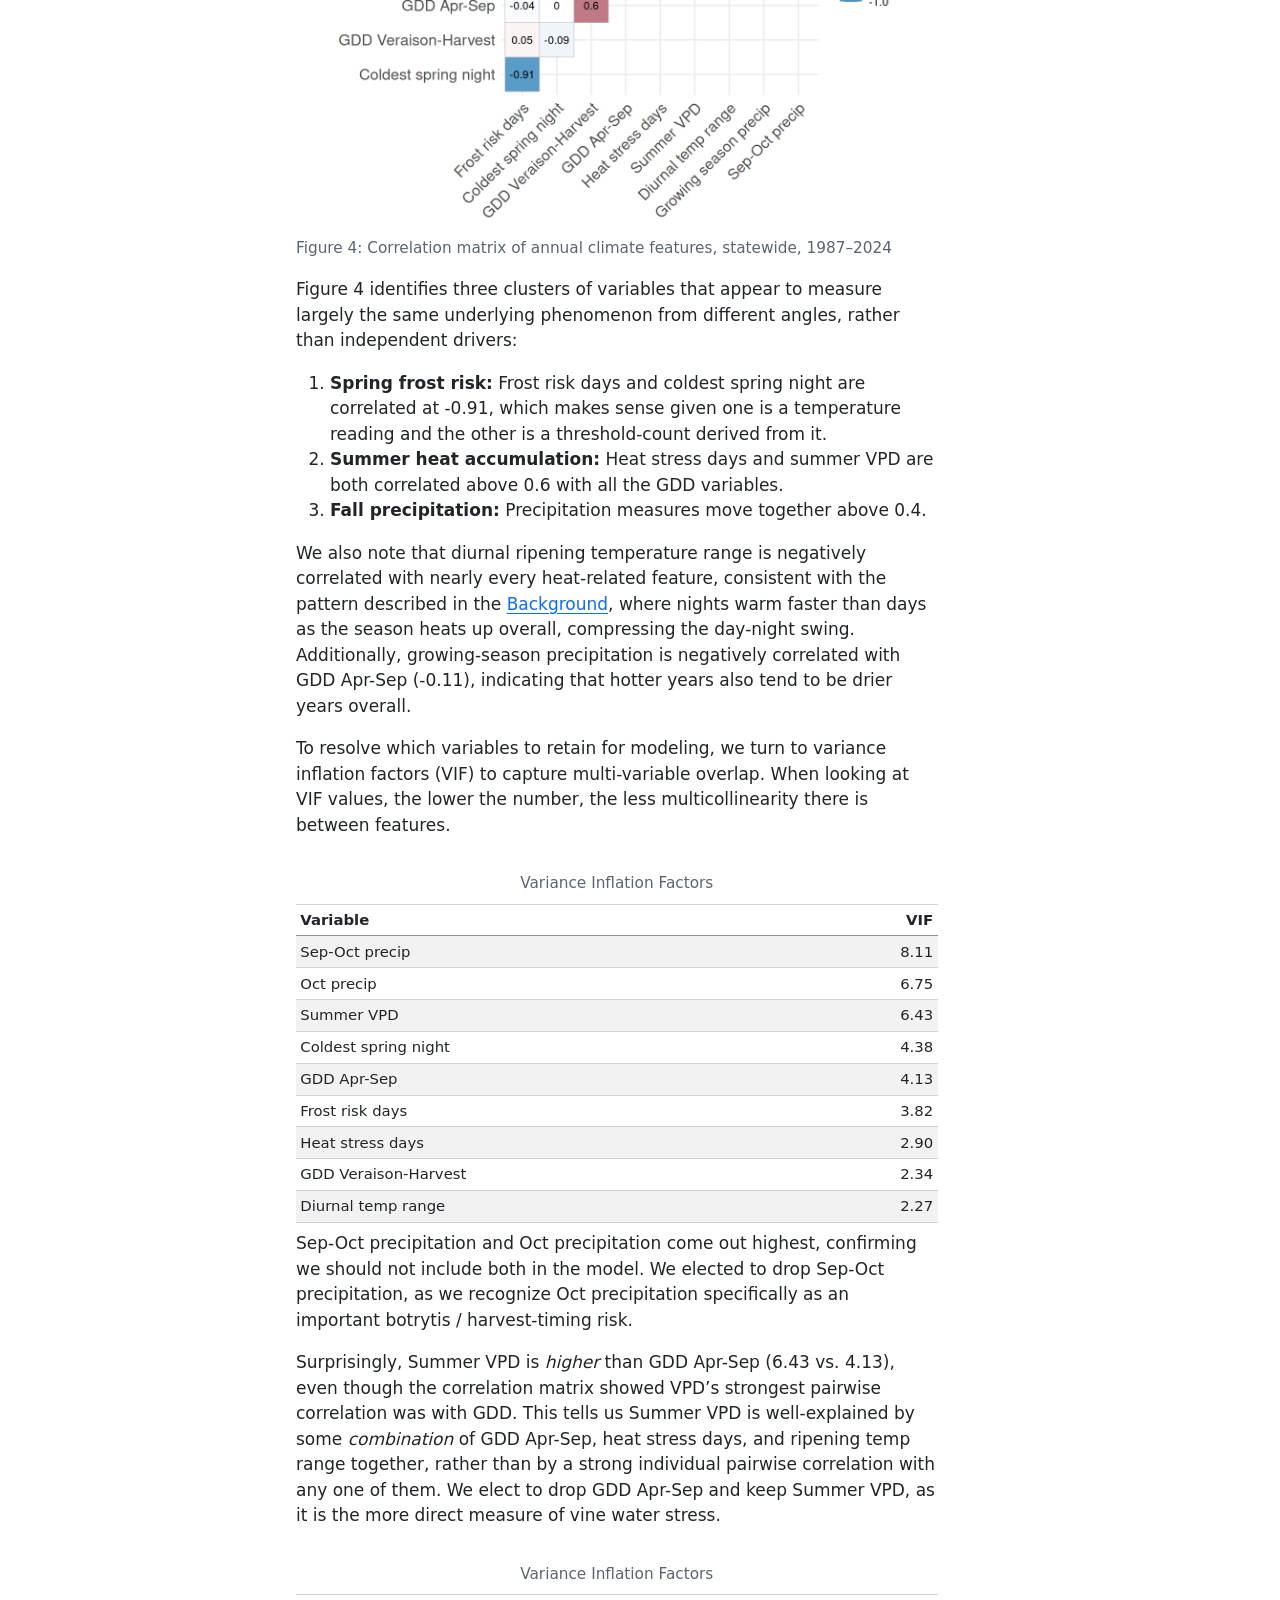
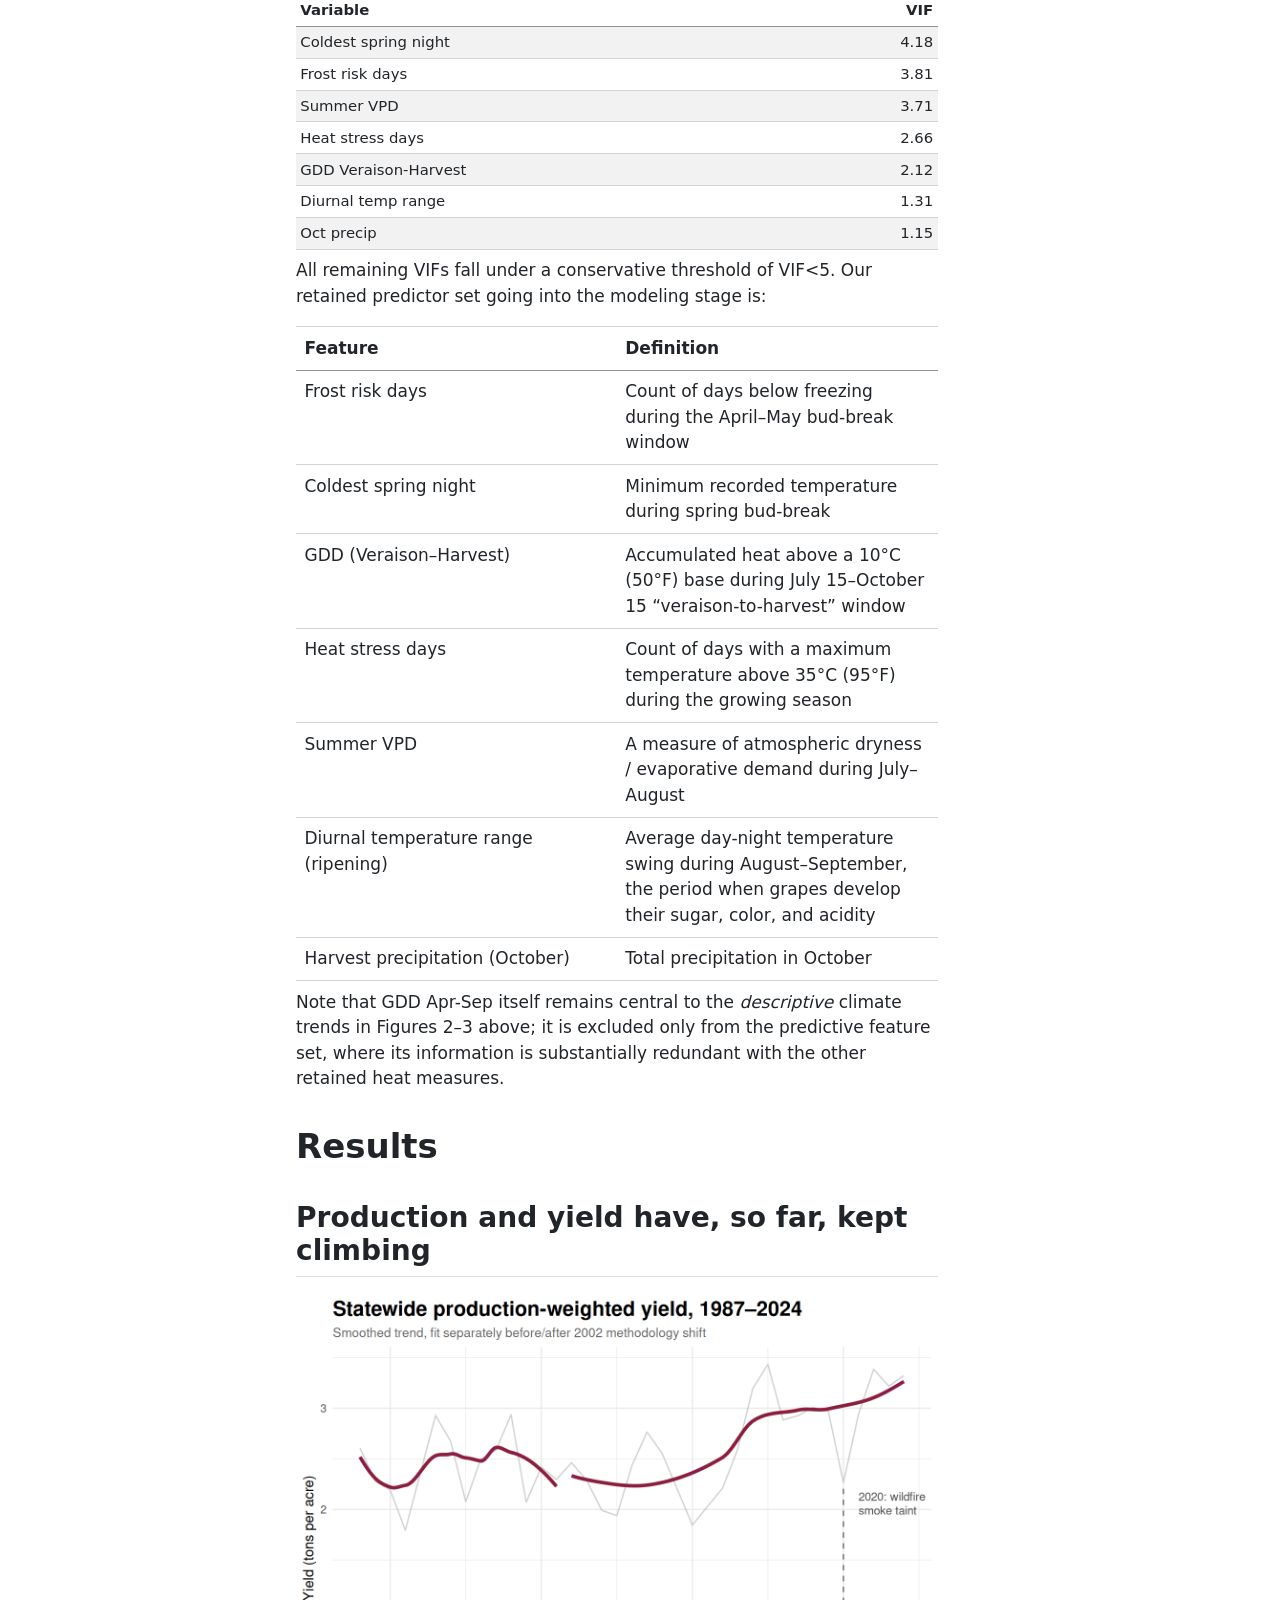
==== commit aeab1c07: "deploy: f93513325d159bcedb7bc3bad1a29c7c586de70c" ====
--- a/index.html
+++ b/index.html
@@ -512,7 +512,7 @@
 </div>
 </div>
 </div>
-<p>Figure 1 demonstrates Pinot Noir’s growing share of statewide tonnage, from roughly 28% in 1990 to around 53% by 2020. This trend has continued to build, while other anchor varieties like Chardonnay and Riesling have declined sharply over the same period. Pinot Gris is one variety that counteracts this trend, growing from a negligible share in 1990 to a stable ~18% by 2010.</p>
+<p>Figure 1 demonstrates Pinot Noir’s growing share of statewide tonnage, from roughly 29% in 1990 to around 59% by 2020. This trend has continued to build, while other anchor varieties like Chardonnay and Riesling have declined sharply over the same period. Pinot Gris is one variety that counteracts this trend, growing from a negligible share in 1990 to a stable ~18% by 2010.</p>
 <p>However, the dramatic shift toward Pinot Noir has remained a dominant trend, suggesting that Oregon’s wine industry has increasingly concentrated on climate-sensitive Pinot varieties over exactly the same decades that have coincided with a pronounced shift in the region’s key climate indicators.</p>
 </section>
 <section id="evidence-of-a-warming-climate" class="level2">
@@ -543,7 +543,7 @@
 </section>
 <section id="how-the-climate-features-relate" class="level2">
 <h2 class="anchored" data-anchor-id="how-the-climate-features-relate">How the climate features relate</h2>
-<p>Several of these climate measures are closely related to aspects of the same underlying warming trend.To identify features that connect to the same trend, we ran a correlation matrix.</p>
+<p>Several of these climate measures are closely related to aspects of the same underlying warming trend. To identify features that connect to the same trend, we ran a correlation matrix.</p>
 <div class="cell">
 <div class="cell-output-display">
 <div class="quarto-figure quarto-figure-center">
